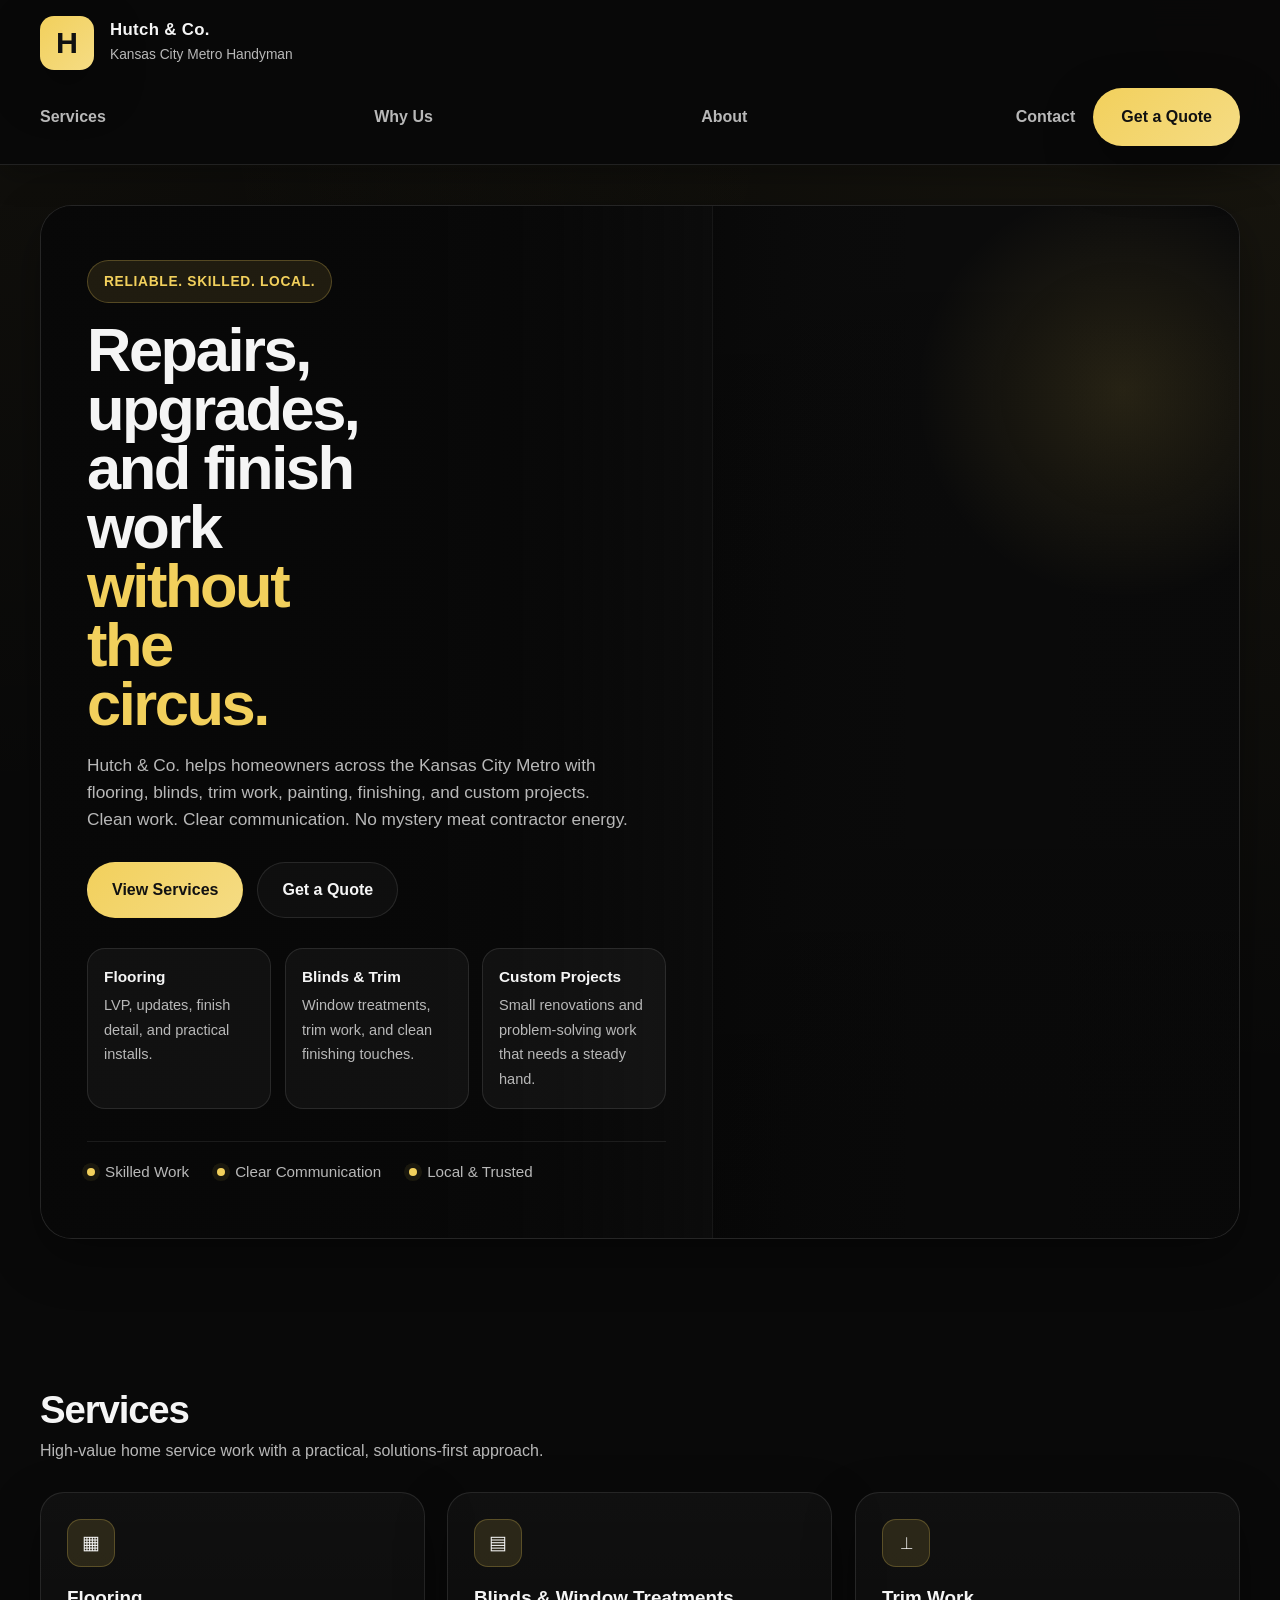
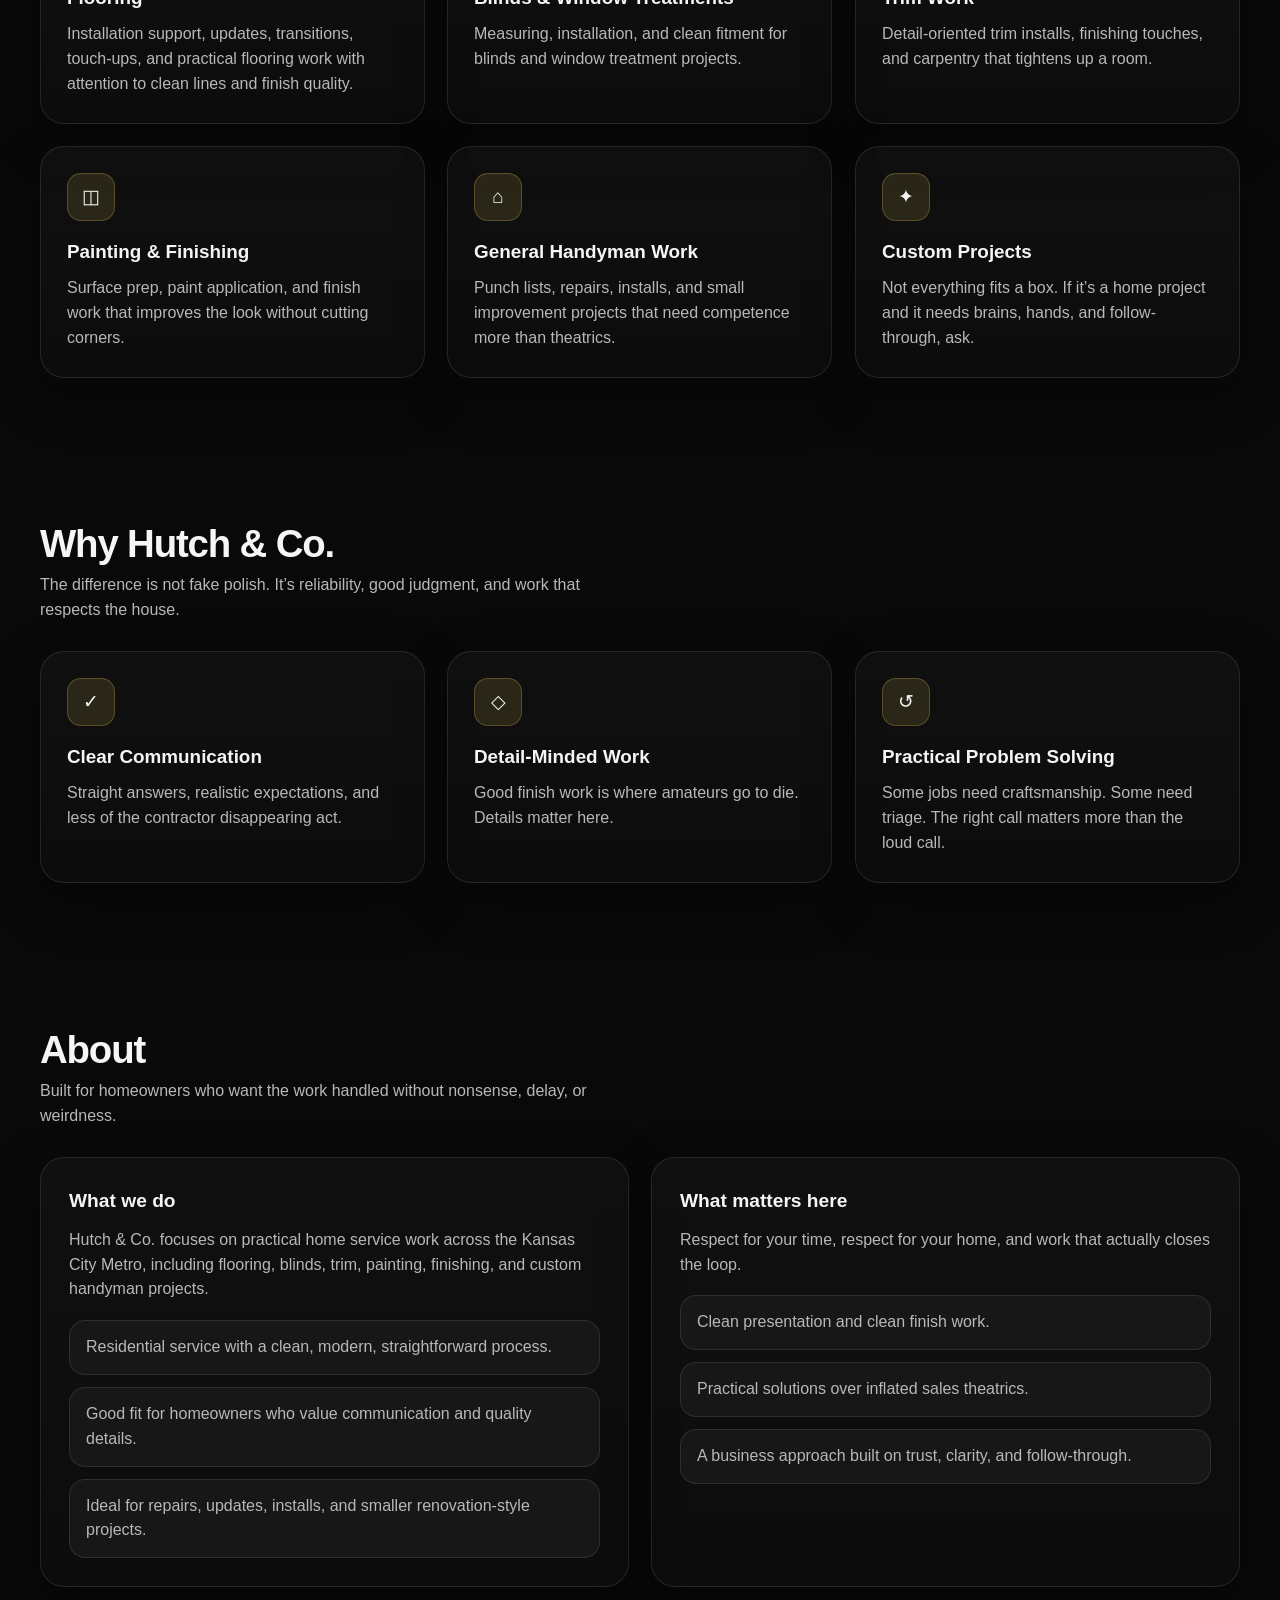
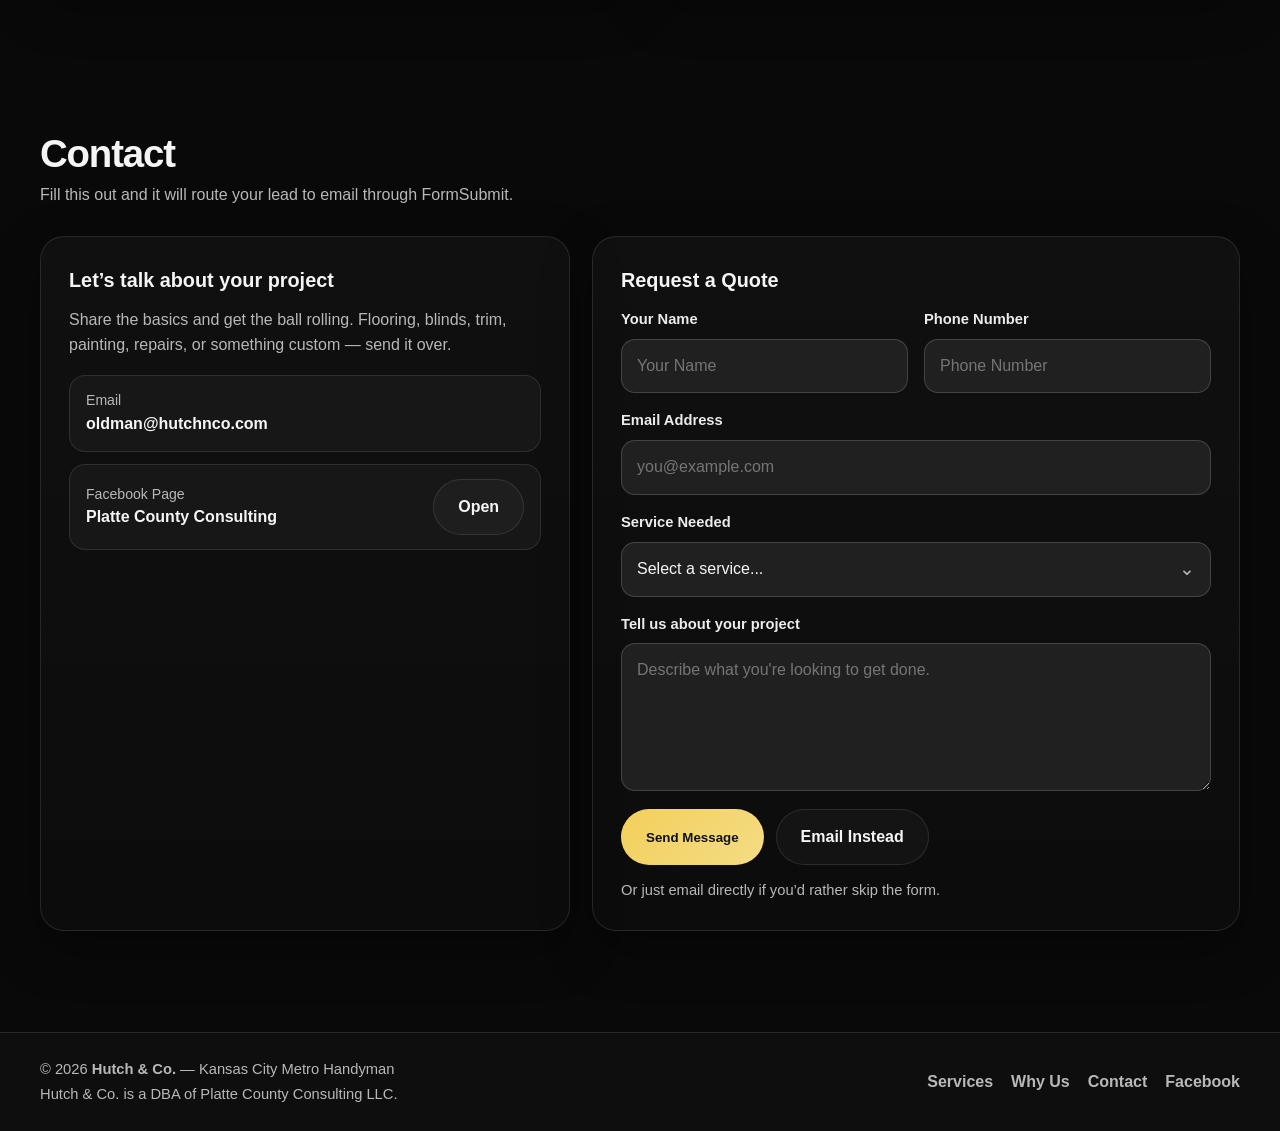
==== index.html @ e97080eb "Update index.html" ====
<!DOCTYPE html>
<html lang="en">
<head>
  <meta charset="UTF-8" />
  <meta name="viewport" content="width=device-width, initial-scale=1.0" />
  <title>Hutch &amp; Co. | Kansas City Metro Handyman</title>
  <meta
    name="description"
    content="Hutch & Co. provides flooring, blinds, trim work, painting, and custom handyman services across the Kansas City Metro."
  />
  <style>
    :root {
      --bg: #090909;
      --bg-2: #111111;
      --panel: #171717;
      --panel-2: #202020;
      --text: #f5f5f5;
      --muted: #b8b8b8;
      --yellow: #f2d05c;
      --yellow-2: #f5dc84;
      --border: rgba(255,255,255,0.10);
      --border-strong: rgba(255,255,255,0.16);
      --shadow: 0 18px 50px rgba(0,0,0,0.34);
      --max: 1200px;
      --header-height: 168px;
      --transition: 0.28s ease;
      --radius: 24px;
    }

    * {
      box-sizing: border-box;
    }

    html {
      scroll-behavior: smooth;
    }

    body {
      margin: 0;
      font-family: -apple-system, BlinkMacSystemFont, "Segoe UI", Roboto, Helvetica, Arial, sans-serif;
      background:
        radial-gradient(circle at top right, rgba(242,208,92,0.07), transparent 24%),
        radial-gradient(circle at top left, rgba(242,208,92,0.04), transparent 18%),
        var(--bg);
      color: var(--text);
      line-height: 1.55;
      overflow-x: hidden;
    }

    a {
      color: inherit;
      text-decoration: none;
    }

    img {
      max-width: 100%;
      display: block;
    }

    section[id],
    div[id],
    main[id] {
      scroll-margin-top: calc(var(--header-height) + 24px);
    }

    .container {
      width: min(100% - 32px, var(--max));
      margin: 0 auto;
    }

    .site-header {
      position: sticky;
      top: 0;
      z-index: 1000;
      background: rgba(9,9,9,0.96);
      backdrop-filter: blur(14px);
      border-bottom: 1px solid var(--border);
      box-shadow: 0 10px 28px rgba(0,0,0,0.25);
    }

    .nav-shell {
      padding: 16px 0 18px;
    }

    .nav-top {
      display: flex;
      align-items: center;
      justify-content: space-between;
      gap: 24px;
    }

    .brand {
      display: flex;
      align-items: center;
      gap: 16px;
      min-width: 0;
    }

    .brand-mark {
      width: 54px;
      height: 54px;
      border-radius: 14px;
      background: linear-gradient(135deg, var(--yellow), var(--yellow-2));
      color: #111;
      display: grid;
      place-items: center;
      font-weight: 900;
      font-size: 1.9rem;
      box-shadow: var(--shadow);
      flex: 0 0 auto;
    }

    .brand-text {
      min-width: 0;
    }

    .brand-title {
      margin: 0;
      font-size: 1.05rem;
      line-height: 1.1;
      font-weight: 800;
      letter-spacing: 0.02em;
    }

    .brand-subtitle {
      margin: 5px 0 0;
      color: var(--muted);
      font-size: 0.86rem;
    }

    .nav-bottom {
      display: flex;
      align-items: center;
      gap: 18px;
      margin-top: 18px;
    }

    .nav-links {
      flex: 1 1 auto;
      display: flex;
      align-items: center;
      justify-content: space-between;
      gap: 14px;
      min-width: 0;
    }

    .nav-links a {
      position: relative;
      color: var(--muted);
      font-weight: 700;
      font-size: 1rem;
      transition: color var(--transition), transform var(--transition);
    }

    .nav-links a::after {
      content: "";
      position: absolute;
      left: 0;
      bottom: -8px;
      width: 0;
      height: 2px;
      border-radius: 999px;
      background: var(--yellow);
      transition: width var(--transition);
    }

    .nav-links a:hover {
      color: var(--text);
      transform: translateY(-1px);
    }

    .nav-links a:hover::after {
      width: 100%;
    }

    .nav-cta {
      display: inline-flex;
      align-items: center;
      justify-content: center;
      min-height: 58px;
      padding: 0 28px;
      border-radius: 999px;
      background: linear-gradient(135deg, var(--yellow), var(--yellow-2));
      color: #111;
      font-weight: 900;
      box-shadow: var(--shadow);
      transition: transform var(--transition), box-shadow var(--transition), filter var(--transition);
      white-space: nowrap;
    }

    .nav-cta:hover {
      transform: translateY(-2px);
      box-shadow: 0 18px 36px rgba(0,0,0,0.34);
      filter: brightness(1.02);
    }

    .hero {
      padding: 40px 0 78px;
    }

    .hero-shell {
      position: relative;
      border: 1px solid var(--border);
      border-radius: 32px;
      overflow: hidden;
      background: #0d0d0d;
      box-shadow: var(--shadow);
      display: grid;
      grid-template-columns: minmax(0, 1.12fr) minmax(420px, 0.88fr);
      align-items: stretch;
      min-height: 620px;
      isolation: isolate;
    }

    .hero-copy {
      position: relative;
      z-index: 3;
      padding: 54px 46px;
      display: flex;
      flex-direction: column;
      justify-content: center;
      background:
        linear-gradient(90deg, rgba(8,8,8,0.98) 0%, rgba(8,8,8,0.96) 56%, rgba(8,8,8,0.82) 76%, rgba(8,8,8,0.20) 100%);
    }

    .hero-image-wrap {
      position: relative;
      min-height: 620px;
      background: #0b0b0b;
      overflow: hidden;
      border-left: 1px solid rgba(255,255,255,0.05);
    }

    .hero-photo {
      background-image: url("IMG_1260.png");
      background-size: cover;
      background-repeat: no-repeat;
      background-position: 58% 72%;
    }

    .hero-image-wrap::before {
      content: "";
      position: absolute;
      inset: 0;
      background:
        linear-gradient(90deg, rgba(8,8,8,0.76) 0%, rgba(8,8,8,0.20) 18%, rgba(8,8,8,0.00) 42%, rgba(8,8,8,0.10) 100%);
      z-index: 2;
      pointer-events: none;
    }

    .hero-image-wrap::after {
      content: "";
      position: absolute;
      inset: 0;
      background:
        radial-gradient(circle at 78% 18%, rgba(242,208,92,0.12), transparent 22%),
        linear-gradient(180deg, rgba(0,0,0,0.03), rgba(0,0,0,0.20));
      z-index: 2;
      pointer-events: none;
    }

    .eyebrow {
      display: inline-flex;
      align-items: center;
      gap: 8px;
      margin-bottom: 18px;
      padding: 10px 16px;
      border-radius: 999px;
      background: rgba(242,208,92,0.10);
      border: 1px solid rgba(242,208,92,0.25);
      color: var(--yellow);
      font-size: 0.86rem;
      font-weight: 900;
      letter-spacing: 0.05em;
      text-transform: uppercase;
      width: fit-content;
    }

    h1 {
      margin: 0 0 18px;
      font-size: clamp(2.9rem, 4.8vw, 5.1rem);
      line-height: 0.96;
      letter-spacing: -0.04em;
      max-width: 7.8ch;
    }

    .hero-highlight {
      color: var(--yellow);
    }

    .hero-copy p {
      margin: 0;
      max-width: 34rem;
      color: var(--muted);
      font-size: 1.08rem;
    }

    .hero-actions {
      display: flex;
      flex-wrap: wrap;
      gap: 14px;
      margin-top: 30px;
    }

    .btn {
      display: inline-flex;
      align-items: center;
      justify-content: center;
      gap: 10px;
      min-height: 56px;
      padding: 0 24px;
      border-radius: 999px;
      font-weight: 900;
      border: 1px solid var(--border);
      transition:
        transform var(--transition),
        box-shadow var(--transition),
        border-color var(--transition),
        background var(--transition),
        color var(--transition),
        filter var(--transition);
      cursor: pointer;
    }

    .btn:hover {
      transform: translateY(-3px);
      box-shadow: 0 18px 36px rgba(0,0,0,0.30);
    }

    .btn-primary {
      background: linear-gradient(135deg, var(--yellow), var(--yellow-2));
      border-color: transparent;
      color: #111;
    }

    .btn-primary:hover {
      filter: brightness(1.03);
    }

    .btn-secondary {
      background: rgba(255,255,255,0.03);
      color: var(--text);
    }

    .btn-secondary:hover {
      border-color: rgba(242,208,92,0.28);
      background: rgba(255,255,255,0.05);
    }

    .hero-points {
      display: grid;
      grid-template-columns: repeat(3, minmax(0, 1fr));
      gap: 14px;
      margin-top: 30px;
      max-width: 760px;
    }

    .point {
      padding: 16px;
      border-radius: 18px;
      background: rgba(255,255,255,0.04);
      border: 1px solid var(--border);
      transition: transform var(--transition), border-color var(--transition), box-shadow var(--transition);
    }

    .point:hover {
      transform: translateY(-4px);
      border-color: rgba(242,208,92,0.22);
      box-shadow: 0 18px 34px rgba(0,0,0,0.26);
    }

    .point strong {
      display: block;
      margin-bottom: 4px;
      font-size: 0.96rem;
    }

    .point span {
      color: var(--muted);
      font-size: 0.91rem;
    }

    .hero-bottom-bar {
      margin-top: 32px;
      padding-top: 18px;
      border-top: 1px solid rgba(255,255,255,0.08);
      display: flex;
      gap: 28px;
      flex-wrap: wrap;
      color: var(--muted);
      font-size: 0.95rem;
    }

    .hero-bottom-bar span {
      position: relative;
      padding-left: 18px;
    }

    .hero-bottom-bar span::before {
      content: "";
      position: absolute;
      left: 0;
      top: 0.52em;
      width: 8px;
      height: 8px;
      border-radius: 999px;
      background: var(--yellow);
      box-shadow: 0 0 0 5px rgba(242,208,92,0.08);
    }

    .section {
      padding: 74px 0;
    }

    .section-head {
      display: flex;
      justify-content: space-between;
      gap: 24px;
      align-items: end;
      margin-bottom: 28px;
    }

    .section-head h2 {
      margin: 0 0 10px;
      font-size: clamp(2rem, 3vw, 2.8rem);
      line-height: 1;
      letter-spacing: -0.03em;
    }

    .section-head p {
      margin: 0;
      color: var(--muted);
      max-width: 65ch;
      font-size: 1rem;
    }

    .services-grid,
    .trust-grid {
      display: grid;
      grid-template-columns: repeat(3, minmax(0, 1fr));
      gap: 22px;
    }

    .card {
      background: linear-gradient(180deg, rgba(255,255,255,0.03), rgba(255,255,255,0.015));
      border: 1px solid var(--border);
      border-radius: 24px;
      padding: 26px;
      box-shadow: var(--shadow);
      transition:
        transform var(--transition),
        border-color var(--transition),
        box-shadow var(--transition),
        background var(--transition);
    }

    .card:hover {
      transform: translateY(-6px);
      border-color: rgba(242,208,92,0.24);
      box-shadow: 0 22px 44px rgba(0,0,0,0.32);
      background: linear-gradient(180deg, rgba(255,255,255,0.045), rgba(255,255,255,0.02));
    }

    .card-icon {
      width: 48px;
      height: 48px;
      border-radius: 14px;
      background: rgba(242,208,92,0.12);
      border: 1px solid rgba(242,208,92,0.24);
      display: grid;
      place-items: center;
      font-size: 1.2rem;
      margin-bottom: 16px;
      transition: transform var(--transition), border-color var(--transition), background var(--transition);
    }

    .card:hover .card-icon {
      transform: translateY(-2px) scale(1.03);
      border-color: rgba(242,208,92,0.34);
      background: rgba(242,208,92,0.16);
    }

    .card h3 {
      margin: 0 0 10px;
      font-size: 1.18rem;
    }

    .card p {
      margin: 0;
      color: var(--muted);
    }

    .about-wrap {
      display: grid;
      grid-template-columns: 1fr 1fr;
      gap: 22px;
    }

    .about-panel {
      background: linear-gradient(180deg, rgba(255,255,255,0.03), rgba(255,255,255,0.015));
      border: 1px solid var(--border);
      border-radius: 24px;
      padding: 28px;
      box-shadow: var(--shadow);
      transition: transform var(--transition), border-color var(--transition), box-shadow var(--transition);
    }

    .about-panel:hover {
      transform: translateY(-5px);
      border-color: rgba(242,208,92,0.20);
      box-shadow: 0 20px 42px rgba(0,0,0,0.30);
    }

    .about-panel h3 {
      margin: 0 0 12px;
      font-size: 1.2rem;
    }

    .about-panel p {
      margin: 0;
      color: var(--muted);
    }

    .about-list {
      display: grid;
      gap: 12px;
      margin-top: 18px;
    }

    .about-item {
      padding: 14px 16px;
      border-radius: 16px;
      border: 1px solid var(--border);
      background: var(--panel);
      color: var(--muted);
      transition: transform var(--transition), border-color var(--transition), background var(--transition);
    }

    .about-item:hover {
      transform: translateX(3px);
      border-color: rgba(242,208,92,0.18);
      background: #1b1b1b;
    }

    .contact-section {
      padding-bottom: 100px;
    }

    .contact-wrap {
      display: grid;
      grid-template-columns: 0.9fr 1.1fr;
      gap: 22px;
      align-items: stretch;
    }

    .contact-info,
    .form-card {
      background: linear-gradient(180deg, rgba(255,255,255,0.03), rgba(255,255,255,0.015));
      border: 1px solid var(--border);
      border-radius: 24px;
      padding: 28px;
      box-shadow: var(--shadow);
    }

    .contact-info h3,
    .form-card h3 {
      margin: 0 0 12px;
      font-size: 1.24rem;
    }

    .contact-info p {
      margin: 0;
      color: var(--muted);
    }

    .contact-list {
      display: grid;
      gap: 12px;
      margin-top: 18px;
    }

    .contact-chip {
      display: flex;
      align-items: center;
      justify-content: space-between;
      gap: 14px;
      padding: 14px 16px;
      background: var(--panel);
      border: 1px solid var(--border);
      border-radius: 16px;
      transition: transform var(--transition), border-color var(--transition), box-shadow var(--transition);
    }

    .contact-chip:hover {
      transform: translateY(-3px);
      border-color: rgba(242,208,92,0.22);
      box-shadow: 0 16px 28px rgba(0,0,0,0.24);
    }

    .contact-chip-label {
      color: var(--muted);
      font-size: 0.88rem;
    }

    .contact-chip-value {
      font-weight: 800;
      text-align: right;
    }

    .form-grid {
      display: grid;
      grid-template-columns: 1fr 1fr;
      gap: 16px;
    }

    .field {
      display: grid;
      gap: 8px;
    }

    .field.full {
      grid-column: 1 / -1;
    }

    label {
      font-size: 0.92rem;
      font-weight: 800;
      color: #ececec;
    }

    input,
    select,
    textarea {
      width: 100%;
      border: 1px solid var(--border-strong);
      background: var(--panel-2);
      color: var(--text);
      border-radius: 14px;
      padding: 14px 15px;
      font: inherit;
      outline: none;
      transition:
        border-color var(--transition),
        box-shadow var(--transition),
        transform var(--transition),
        background var(--transition);
      appearance: none;
      -webkit-appearance: none;
    }

    input:hover,
    select:hover,
    textarea:hover {
      border-color: rgba(242,208,92,0.22);
      background: #242424;
    }

    input:focus,
    select:focus,
    textarea:focus {
      border-color: rgba(242,208,92,0.60);
      box-shadow: 0 0 0 4px rgba(242,208,92,0.10);
      background: #262626;
    }

    textarea {
      min-height: 148px;
      resize: vertical;
    }

    .select-wrap {
      position: relative;
    }

    .select-wrap::after {
      content: "⌄";
      position: absolute;
      right: 16px;
      top: 50%;
      transform: translateY(-52%);
      color: var(--muted);
      pointer-events: none;
      font-size: 1.2rem;
      line-height: 1;
    }

    .form-actions {
      display: flex;
      flex-wrap: wrap;
      gap: 12px;
      margin-top: 18px;
    }

    .form-help {
      margin: 14px 0 0;
      color: var(--muted);
      font-size: 0.92rem;
    }

    .hidden {
      display: none !important;
    }

    .site-footer {
      border-top: 1px solid var(--border);
      background: rgba(255,255,255,0.02);
    }

    .footer-row {
      min-height: 96px;
      display: flex;
      align-items: center;
      justify-content: space-between;
      gap: 16px;
      flex-wrap: wrap;
      padding: 22px 0;
    }

    .footer-copy p {
      margin: 3px 0;
      color: var(--muted);
      font-size: 0.92rem;
    }

    .footer-links {
      display: flex;
      flex-wrap: wrap;
      gap: 18px;
    }

    .footer-links a {
      color: var(--muted);
      font-weight: 700;
      transition: color var(--transition), transform var(--transition);
    }

    .footer-links a:hover {
      color: var(--yellow);
      transform: translateY(-1px);
    }

    .reveal {
      opacity: 0;
      transform: translateY(34px);
      transition:
        opacity 0.75s ease,
        transform 0.75s ease;
      will-change: transform, opacity;
    }

    .reveal-left {
      transform: translateX(-34px);
    }

    .reveal-right {
      transform: translateX(34px);
    }

    .reveal.visible {
      opacity: 1;
      transform: translate(0, 0);
    }

    .delay-1 { transition-delay: 0.08s; }
    .delay-2 { transition-delay: 0.16s; }
    .delay-3 { transition-delay: 0.24s; }
    .delay-4 { transition-delay: 0.32s; }
    .delay-5 { transition-delay: 0.40s; }
    .delay-6 { transition-delay: 0.48s; }

    @media (max-width: 1180px) {
      :root {
        --header-height: 184px;
      }

      .hero-shell {
        grid-template-columns: minmax(0, 1fr) minmax(340px, 0.82fr);
        min-height: 580px;
      }

      .hero-copy {
        padding: 40px 30px 34px;
      }

      .hero-image-wrap {
        min-height: 580px;
      }

      .hero-photo {
        background-position: 60% 74%;
      }

      h1 {
        font-size: clamp(2.5rem, 4.2vw, 4.2rem);
        max-width: 8.4ch;
      }

      .services-grid,
      .trust-grid,
      .about-wrap,
      .contact-wrap {
        grid-template-columns: 1fr;
      }
    }

    @media (max-width: 860px) {
      :root {
        --header-height: 206px;
      }

      .nav-bottom {
        flex-direction: column;
        align-items: stretch;
      }

      .nav-links {
        width: 100%;
        justify-content: space-between;
        gap: 12px;
      }

      .nav-cta,
      .btn {
        width: 100%;
      }

      .hero-shell {
        grid-template-columns: 1fr;
        min-height: unset;
      }

      .hero-copy {
        padding: 32px 22px 24px;
        background: linear-gradient(180deg, rgba(8,8,8,0.98), rgba(8,8,8,0.92));
      }

      .hero-image-wrap {
        display: none;
      }

      .hero-actions,
      .form-actions {
        flex-direction: column;
      }

      .hero-points,
      .form-grid {
        grid-template-columns: 1fr;
      }

      .field.full {
        grid-column: auto;
      }

      .section {
        padding: 60px 0;
      }

      h1 {
        font-size: 2.45rem;
        max-width: 9ch;
      }
    }

    @media (max-width: 560px) {
      :root {
        --header-height: 214px;
      }

      .brand-mark {
        width: 48px;
        height: 48px;
        font-size: 1.6rem;
      }

      .hero-copy,
      .contact-info,
      .form-card,
      .about-panel,
      .card {
        padding: 22px;
      }

      .hero-points {
        gap: 12px;
      }

      .point {
        padding: 14px;
      }
    }
  </style>
</head>
<body>
  <header class="site-header">
    <div class="container nav-shell">
      <div class="nav-top">
        <a class="brand" href="#top" aria-label="Hutch and Co home">
          <div class="brand-mark">H</div>
          <div class="brand-text">
            <p class="brand-title">Hutch &amp; Co.</p>
            <p class="brand-subtitle">Kansas City Metro Handyman</p>
          </div>
        </a>
      </div>

      <div class="nav-bottom">
        <nav class="nav-links" aria-label="Primary navigation">
          <a href="#services">Services</a>
          <a href="#why-us">Why Us</a>
          <a href="#about">About</a>
          <a href="#contact">Contact</a>
        </nav>

        <a class="nav-cta" href="#contact">Get a Quote</a>
      </div>
    </div>
  </header>

  <main id="top">
    <section class="hero">
      <div class="container">
        <div class="hero-shell">
          <div class="hero-copy reveal reveal-left visible">
            <div class="eyebrow">Reliable. Skilled. Local.</div>

            <h1>
              Repairs, upgrades, and finish work
              <span class="hero-highlight">without the circus.</span>
            </h1>

            <p>
              Hutch &amp; Co. helps homeowners across the Kansas City Metro with flooring, blinds,
              trim work, painting, finishing, and custom projects. Clean work. Clear communication.
              No mystery meat contractor energy.
            </p>

            <div class="hero-actions">
              <a class="btn btn-primary" href="#services">View Services</a>
              <a class="btn btn-secondary" href="#contact">Get a Quote</a>
            </div>

            <div class="hero-points">
              <div class="point reveal delay-1">
                <strong>Flooring</strong>
                <span>LVP, updates, finish detail, and practical installs.</span>
              </div>

              <div class="point reveal delay-2">
                <strong>Blinds &amp; Trim</strong>
                <span>Window treatments, trim work, and clean finishing touches.</span>
              </div>

              <div class="point reveal delay-3">
                <strong>Custom Projects</strong>
                <span>Small renovations and problem-solving work that needs a steady hand.</span>
              </div>
            </div>

            <div class="hero-bottom-bar reveal delay-4">
              <span>Skilled Work</span>
              <span>Clear Communication</span>
              <span>Local &amp; Trusted</span>
            </div>
          </div>

          <div
            class="hero-image-wrap hero-photo reveal reveal-right visible"
            aria-label="Craftsman sanding a wood project at a workbench"
            role="img"
          ></div>
        </div>
      </div>
    </section>

    <section class="section" id="services">
      <div class="container">
        <div class="section-head reveal">
          <div>
            <h2>Services</h2>
            <p>
              High-value home service work with a practical, solutions-first approach.
            </p>
          </div>
        </div>

        <div class="services-grid">
          <article class="card reveal delay-1">
            <div class="card-icon">▦</div>
            <h3>Flooring</h3>
            <p>
              Installation support, updates, transitions, touch-ups, and practical flooring work
              with attention to clean lines and finish quality.
            </p>
          </article>

          <article class="card reveal delay-2">
            <div class="card-icon">▤</div>
            <h3>Blinds &amp; Window Treatments</h3>
            <p>
              Measuring, installation, and clean fitment for blinds and window treatment projects.
            </p>
          </article>

          <article class="card reveal delay-3">
            <div class="card-icon">⟂</div>
            <h3>Trim Work</h3>
            <p>
              Detail-oriented trim installs, finishing touches, and carpentry that tightens up a room.
            </p>
          </article>

          <article class="card reveal delay-4">
            <div class="card-icon">◫</div>
            <h3>Painting &amp; Finishing</h3>
            <p>
              Surface prep, paint application, and finish work that improves the look without cutting corners.
            </p>
          </article>

          <article class="card reveal delay-5">
            <div class="card-icon">⌂</div>
            <h3>General Handyman Work</h3>
            <p>
              Punch lists, repairs, installs, and small improvement projects that need competence more than theatrics.
            </p>
          </article>

          <article class="card reveal delay-6">
            <div class="card-icon">✦</div>
            <h3>Custom Projects</h3>
            <p>
              Not everything fits a box. If it’s a home project and it needs brains, hands, and follow-through, ask.
            </p>
          </article>
        </div>
      </div>
    </section>

    <section class="section" id="why-us">
      <div class="container">
        <div class="section-head reveal">
          <div>
            <h2>Why Hutch &amp; Co.</h2>
            <p>
              The difference is not fake polish. It’s reliability, good judgment, and work that respects the house.
            </p>
          </div>
        </div>

        <div class="trust-grid">
          <article class="card reveal delay-1">
            <div class="card-icon">✓</div>
            <h3>Clear Communication</h3>
            <p>
              Straight answers, realistic expectations, and less of the contractor disappearing act.
            </p>
          </article>

          <article class="card reveal delay-2">
            <div class="card-icon">◇</div>
            <h3>Detail-Minded Work</h3>
            <p>
              Good finish work is where amateurs go to die. Details matter here.
            </p>
          </article>

          <article class="card reveal delay-3">
            <div class="card-icon">↺</div>
            <h3>Practical Problem Solving</h3>
            <p>
              Some jobs need craftsmanship. Some need triage. The right call matters more than the loud call.
            </p>
          </article>
        </div>
      </div>
    </section>

    <section class="section" id="about">
      <div class="container">
        <div class="section-head reveal">
          <div>
            <h2>About</h2>
            <p>
              Built for homeowners who want the work handled without nonsense, delay, or weirdness.
            </p>
          </div>
        </div>

        <div class="about-wrap">
          <div class="about-panel reveal delay-1">
            <h3>What we do</h3>
            <p>
              Hutch &amp; Co. focuses on practical home service work across the Kansas City Metro,
              including flooring, blinds, trim, painting, finishing, and custom handyman projects.
            </p>

            <div class="about-list">
              <div class="about-item">Residential service with a clean, modern, straightforward process.</div>
              <div class="about-item">Good fit for homeowners who value communication and quality details.</div>
              <div class="about-item">Ideal for repairs, updates, installs, and smaller renovation-style projects.</div>
            </div>
          </div>

          <div class="about-panel reveal delay-2">
            <h3>What matters here</h3>
            <p>
              Respect for your time, respect for your home, and work that actually closes the loop.
            </p>

            <div class="about-list">
              <div class="about-item">Clean presentation and clean finish work.</div>
              <div class="about-item">Practical solutions over inflated sales theatrics.</div>
              <div class="about-item">A business approach built on trust, clarity, and follow-through.</div>
            </div>
          </div>
        </div>
      </div>
    </section>

    <section class="section contact-section" id="contact">
      <div class="container">
        <div class="section-head reveal">
          <div>
            <h2>Contact</h2>
            <p>
              Fill this out and it will route your lead to email through FormSubmit.
            </p>
          </div>
        </div>

        <div class="contact-wrap">
          <div class="contact-info reveal delay-1">
            <h3>Let’s talk about your project</h3>
            <p>
              Share the basics and get the ball rolling. Flooring, blinds, trim, painting, repairs,
              or something custom — send it over.
            </p>

            <div class="contact-list">
              <div class="contact-chip">
                <div>
                  <div class="contact-chip-label">Email</div>
                  <div class="contact-chip-value">oldman@hutchnco.com</div>
                </div>
              </div>

              <div class="contact-chip">
                <div>
                  <div class="contact-chip-label">Facebook Page</div>
                  <div class="contact-chip-value">Platte County Consulting</div>
                </div>
                <a
                  class="btn btn-secondary"
                  href="https://www.facebook.com/profile.php?id=61578850790882"
                  target="_blank"
                  rel="noopener noreferrer"
                >Open</a>
              </div>
            </div>
          </div>

          <div class="form-card reveal delay-2">
            <h3>Request a Quote</h3>

            <form action="https://formsubmit.co/493b6f10b53fd8be878d1163f180cf6e" method="POST">
              <input type="hidden" name="_subject" value="New Hutch &amp; Co. Website Lead" />
              <input type="hidden" name="_captcha" value="false" />
              <input type="hidden" name="_template" value="table" />
              <input type="hidden" name="_next" value="https://hutchnco.com/#contact" />

              <div class="hidden">
                <label>
                  Don’t fill this out:
                  <input type="text" name="_honey" tabindex="-1" autocomplete="off" />
                </label>
              </div>

              <div class="form-grid">
                <div class="field">
                  <label for="name">Your Name</label>
                  <input id="name" name="name" type="text" placeholder="Your Name" required />
                </div>

                <div class="field">
                  <label for="phone">Phone Number</label>
                  <input id="phone" name="phone" type="tel" placeholder="Phone Number" />
                </div>

                <div class="field full">
                  <label for="email">Email Address</label>
                  <input id="email" name="email" type="email" placeholder="you@example.com" required />
                </div>

                <div class="field full">
                  <label for="service">Service Needed</label>
                  <div class="select-wrap">
                    <select id="service" name="service">
                      <option value="">Select a service...</option>
                      <option>Flooring</option>
                      <option>Blinds &amp; Window Treatments</option>
                      <option>Trim Work</option>
                      <option>Painting &amp; Finishing</option>
                      <option>General Handyman Work</option>
                      <option>Custom Project</option>
                      <option>Multiple / Not Sure</option>
                    </select>
                  </div>
                </div>

                <div class="field full">
                  <label for="message">Tell us about your project</label>
                  <textarea
                    id="message"
                    name="message"
                    placeholder="Describe what you're looking to get done."
                    required
                  ></textarea>
                </div>
              </div>

              <div class="form-actions">
                <button class="btn btn-primary" type="submit">Send Message</button>
                <a class="btn btn-secondary" href="mailto:oldman@hutchnco.com">Email Instead</a>
              </div>

              <p class="form-help">
                Or just email directly if you’d rather skip the form.
              </p>
            </form>
          </div>
        </div>
      </div>
    </section>
  </main>

  <footer class="site-footer">
    <div class="container footer-row">
      <div class="footer-copy">
        <p>&copy; 2026 <strong>Hutch &amp; Co.</strong> — Kansas City Metro Handyman</p>
        <p>Hutch &amp; Co. is a DBA of Platte County Consulting LLC.</p>
      </div>

      <div class="footer-links">
        <a href="#services">Services</a>
        <a href="#why-us">Why Us</a>
        <a href="#contact">Contact</a>
        <a
          href="https://www.facebook.com/profile.php?id=61578850790882"
          target="_blank"
          rel="noopener noreferrer"
        >Facebook</a>
      </div>
    </div>
  </footer>

  <script>
    (function () {
      const revealElements = document.querySelectorAll(".reveal");

      const observer = new IntersectionObserver(
        (entries) => {
          entries.forEach((entry) => {
            if (entry.isIntersecting) {
              entry.target.classList.add("visible");
              observer.unobserve(entry.target);
            }
          });
        },
        {
          threshold: 0.12,
          rootMargin: "0px 0px -40px 0px"
        }
      );

      revealElements.forEach((el) => {
        if (!el.classList.contains("visible")) {
          observer.observe(el);
        }
      });
    })();
  </script>
</body>
</html>
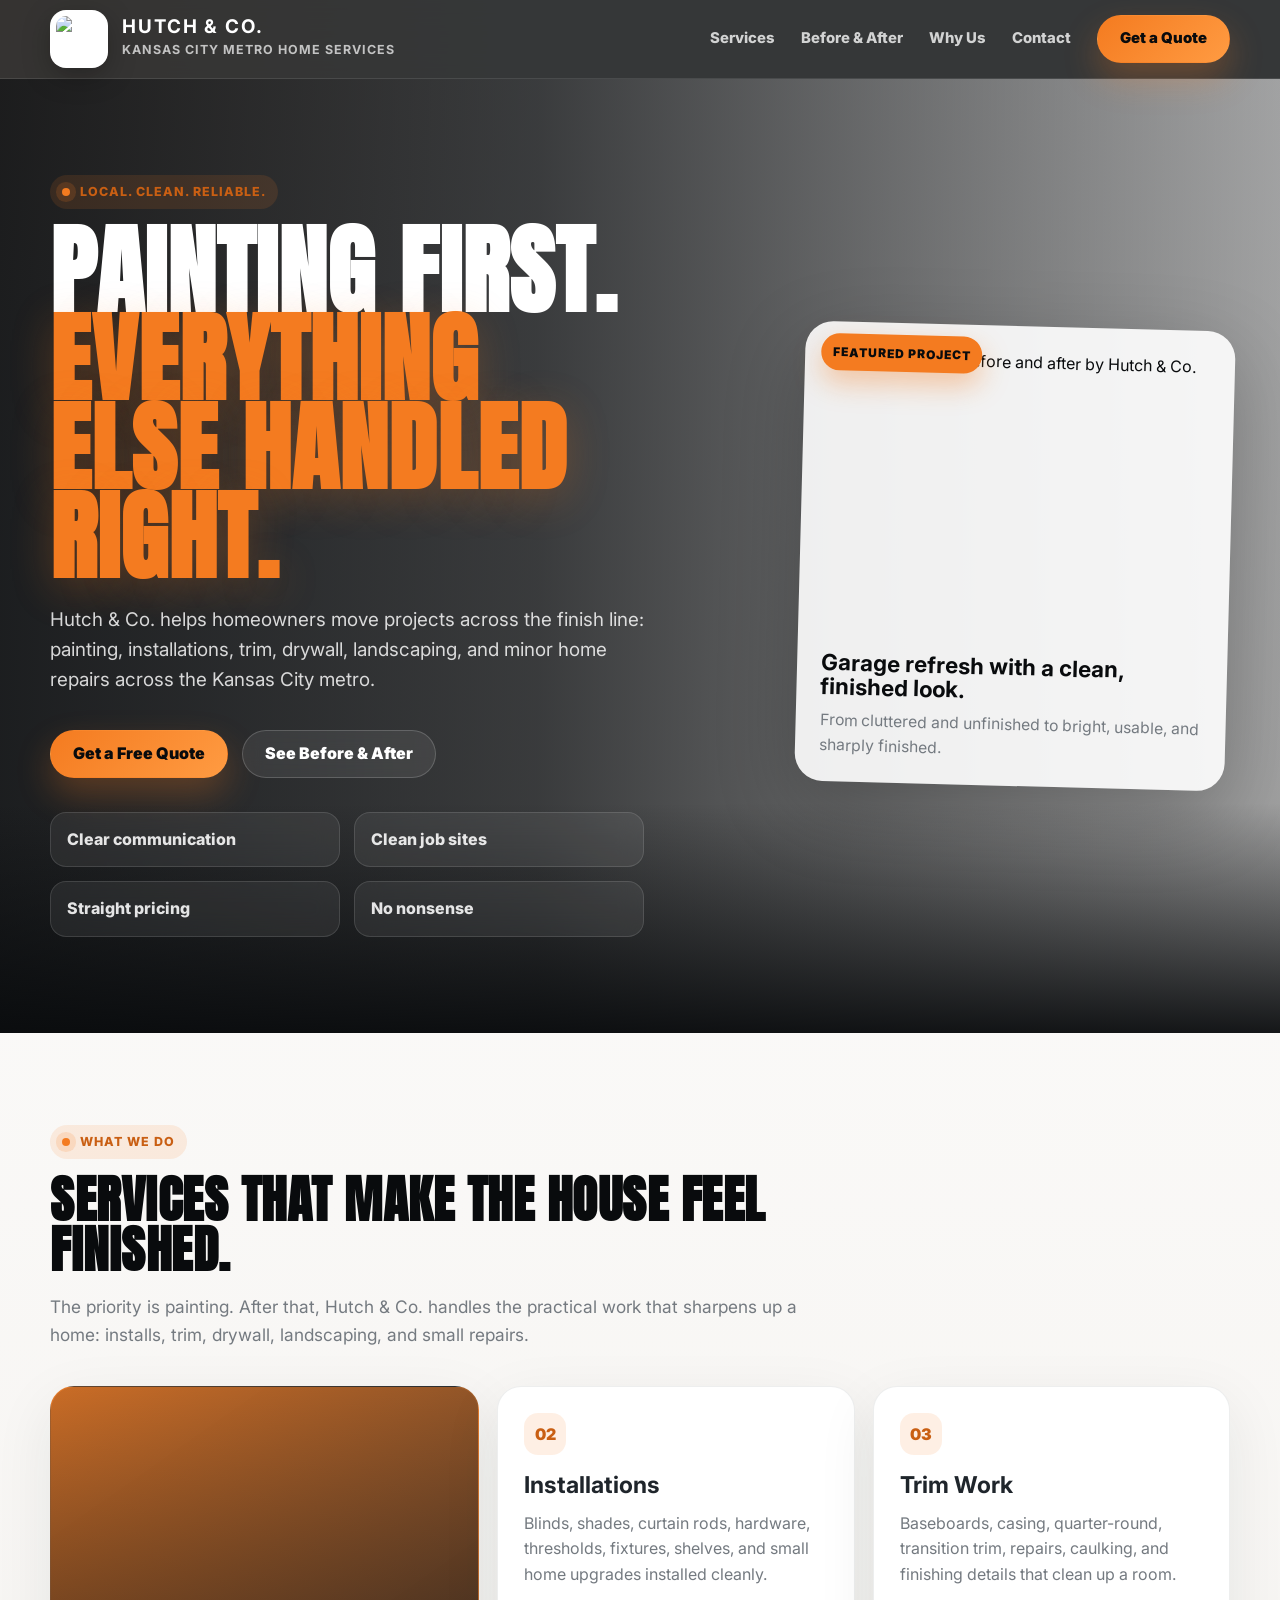
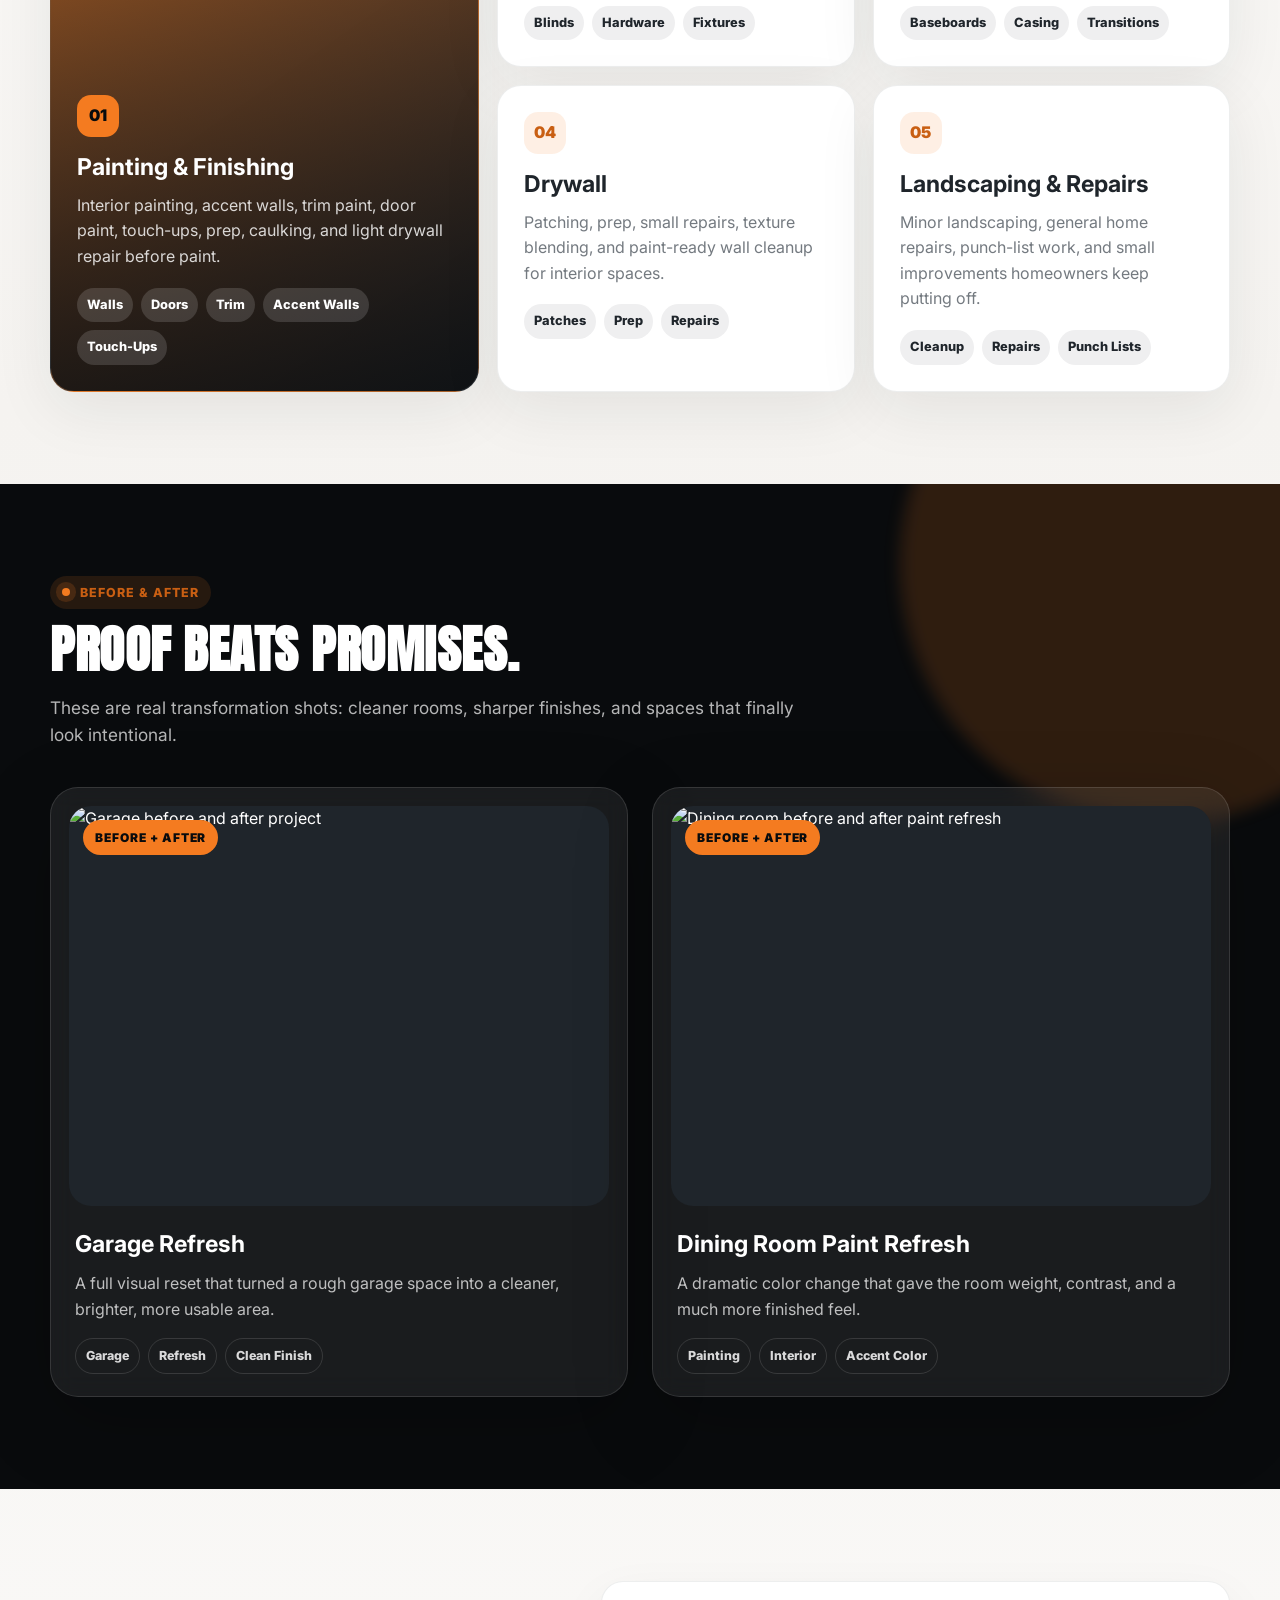
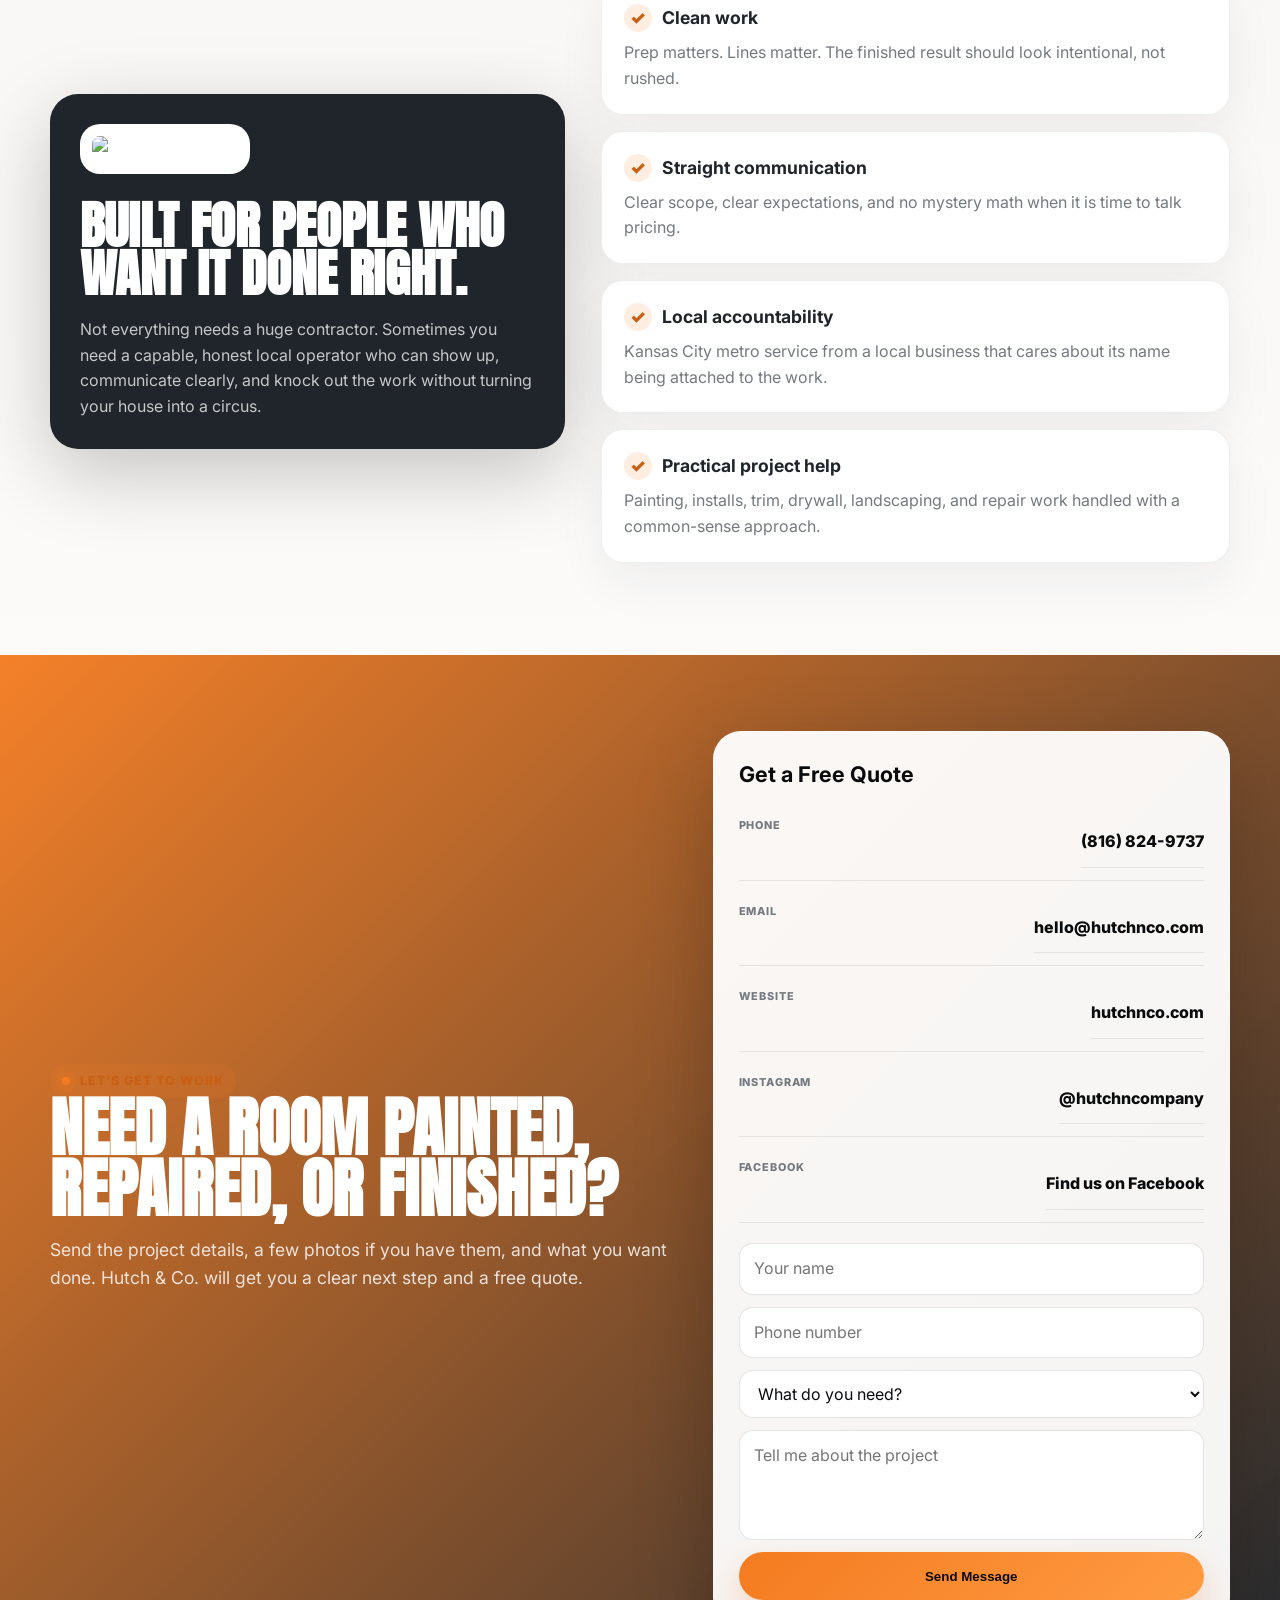
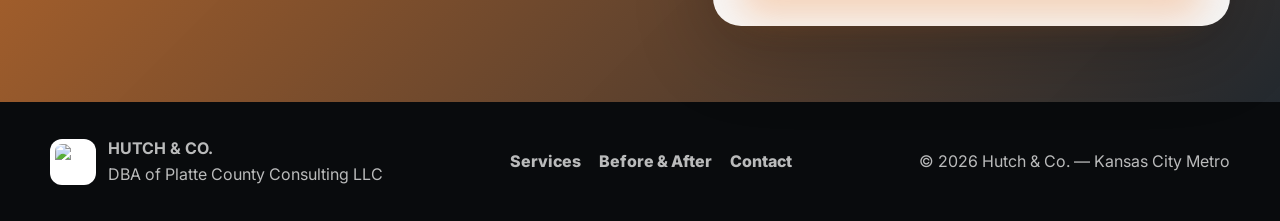
==== commit 38ffe407: "Create index.html" ====
--- a/index.html
+++ b/index.html
@@ -3,32 +3,49 @@
 <head>
   <meta charset="UTF-8" />
   <meta name="viewport" content="width=device-width, initial-scale=1.0" />
-  <title>Hutch &amp; Co. | Kansas City Metro Handyman</title>
+
+  <title>Hutch & Co. | Painting, Installations, Trim, Drywall & Home Repairs in Kansas City</title>
+
   <meta
     name="description"
-    content="Hutch & Co. provides flooring, blinds, trim work, painting, and custom handyman services across the Kansas City Metro."
+    content="Hutch & Co. provides painting, installations, trim, drywall, landscaping, and minor home repair services across the Kansas City metro. Clean work. Clear communication. Free quotes."
   />
+
+  <meta property="og:title" content="Hutch & Co. | Kansas City Metro Home Services" />
+  <meta property="og:description" content="Painting, installations, trim, drywall, landscaping, and minor home repairs done clean and done right." />
+  <meta property="og:image" content="assets/logo.png" />
+  <meta property="og:type" content="website" />
+
+  <link rel="preconnect" href="https://fonts.googleapis.com" />
+  <link rel="preconnect" href="https://fonts.gstatic.com" crossorigin />
+  <link
+    href="https://fonts.googleapis.com/css2?family=Anton&family=Inter:wght@400;500;600;700;800;900&display=swap"
+    rel="stylesheet"
+  />
+
   <style>
     :root {
-      --bg: #090909;
-      --bg-2: #111111;
-      --panel: #171717;
-      --panel-2: #202020;
-      --text: #f5f5f5;
-      --muted: #b8b8b8;
-      --yellow: #f2d05c;
-      --yellow-2: #f5dc84;
-      --border: rgba(255,255,255,0.10);
-      --border-strong: rgba(255,255,255,0.16);
-      --shadow: 0 18px 50px rgba(0,0,0,0.34);
-      --max: 1200px;
-      --header-height: 168px;
-      --transition: 0.28s ease;
-      --radius: 24px;
+      --orange: #f47b20;
+      --orange-dark: #c95f13;
+      --charcoal: #1f252b;
+      --charcoal-2: #2d333a;
+      --black: #090b0d;
+      --white: #ffffff;
+      --soft-white: #f6f4f1;
+      --gray: #d7d7d7;
+      --muted: #747a80;
+      --border: rgba(255, 255, 255, 0.14);
+      --shadow: 0 24px 80px rgba(0, 0, 0, 0.22);
+      --radius-lg: 28px;
+      --radius-md: 18px;
+      --radius-sm: 12px;
+      --max: 1180px;
     }
 
     * {
       box-sizing: border-box;
+      margin: 0;
+      padding: 0;
     }
 
     html {
@@ -36,15 +53,18 @@
     }
 
     body {
-      margin: 0;
-      font-family: -apple-system, BlinkMacSystemFont, "Segoe UI", Roboto, Helvetica, Arial, sans-serif;
+      font-family: "Inter", system-ui, -apple-system, BlinkMacSystemFont, "Segoe UI", sans-serif;
+      color: var(--charcoal);
       background:
-        radial-gradient(circle at top right, rgba(242,208,92,0.07), transparent 24%),
-        radial-gradient(circle at top left, rgba(242,208,92,0.04), transparent 18%),
-        var(--bg);
-      color: var(--text);
-      line-height: 1.55;
+        radial-gradient(circle at top left, rgba(244, 123, 32, 0.18), transparent 34rem),
+        linear-gradient(180deg, #ffffff 0%, #f5f3f0 40%, #ffffff 100%);
+      line-height: 1.6;
       overflow-x: hidden;
+    }
+
+    img {
+      max-width: 100%;
+      display: block;
     }
 
     a {
@@ -52,37 +72,114 @@
       text-decoration: none;
     }
 
-    img {
-      max-width: 100%;
-      display: block;
-    }
-
-    section[id],
-    div[id],
-    main[id] {
-      scroll-margin-top: calc(var(--header-height) + 24px);
-    }
-
     .container {
-      width: min(100% - 32px, var(--max));
-      margin: 0 auto;
-    }
+      width: min(var(--max), calc(100% - 40px));
+      margin-inline: auto;
+    }
+
+    .eyebrow {
+      display: inline-flex;
+      align-items: center;
+      gap: 10px;
+      padding: 7px 12px;
+      border-radius: 999px;
+      background: rgba(244, 123, 32, 0.12);
+      color: var(--orange-dark);
+      font-weight: 800;
+      font-size: 0.78rem;
+      letter-spacing: 0.08em;
+      text-transform: uppercase;
+    }
+
+    .eyebrow::before {
+      content: "";
+      width: 8px;
+      height: 8px;
+      border-radius: 50%;
+      background: var(--orange);
+      box-shadow: 0 0 0 6px rgba(244, 123, 32, 0.16);
+    }
+
+    .btn {
+      display: inline-flex;
+      align-items: center;
+      justify-content: center;
+      gap: 10px;
+      min-height: 48px;
+      padding: 0 22px;
+      border-radius: 999px;
+      font-weight: 900;
+      border: 1px solid transparent;
+      transition: transform 0.2s ease, box-shadow 0.2s ease, background 0.2s ease;
+      cursor: pointer;
+      white-space: nowrap;
+    }
+
+    .btn:hover {
+      transform: translateY(-2px);
+    }
+
+    .btn-primary {
+      background: linear-gradient(135deg, var(--orange), #ff9b42);
+      color: var(--black);
+      box-shadow: 0 16px 34px rgba(244, 123, 32, 0.28);
+    }
+
+    .btn-primary:hover {
+      box-shadow: 0 20px 44px rgba(244, 123, 32, 0.35);
+    }
+
+    .btn-dark {
+      background: var(--charcoal);
+      color: var(--white);
+      border-color: rgba(255, 255, 255, 0.1);
+    }
+
+    .btn-ghost {
+      background: rgba(255, 255, 255, 0.08);
+      color: var(--white);
+      border-color: rgba(255, 255, 255, 0.18);
+      backdrop-filter: blur(10px);
+    }
+
+    .section {
+      padding: 92px 0;
+    }
+
+    .section-header {
+      max-width: 760px;
+      margin-bottom: 38px;
+    }
+
+    .section-header h2 {
+      margin-top: 16px;
+      font-family: "Anton", Impact, sans-serif;
+      font-size: clamp(2.1rem, 4vw, 4rem);
+      line-height: 0.98;
+      letter-spacing: 0.01em;
+      color: var(--black);
+      text-transform: uppercase;
+    }
+
+    .section-header p {
+      margin-top: 18px;
+      font-size: 1.08rem;
+      color: var(--muted);
+    }
+
+    /* Header */
 
     .site-header {
       position: sticky;
       top: 0;
-      z-index: 1000;
-      background: rgba(9,9,9,0.96);
-      backdrop-filter: blur(14px);
-      border-bottom: 1px solid var(--border);
-      box-shadow: 0 10px 28px rgba(0,0,0,0.25);
-    }
-
-    .nav-shell {
-      padding: 16px 0 18px;
-    }
-
-    .nav-top {
+      z-index: 100;
+      background: rgba(9, 11, 13, 0.82);
+      border-bottom: 1px solid rgba(255, 255, 255, 0.1);
+      backdrop-filter: blur(18px);
+    }
+
+    .nav {
+      height: 78px;
       display: flex;
       align-items: center;
       justify-content: space-between;
@@ -92,1193 +189,1094 @@
     .brand {
       display: flex;
       align-items: center;
-      gap: 16px;
-      min-width: 0;
-    }
-
-    .brand-mark {
-      width: 54px;
-      height: 54px;
-      border-radius: 14px;
-      background: linear-gradient(135deg, var(--yellow), var(--yellow-2));
-      color: #111;
-      display: grid;
-      place-items: center;
-      font-weight: 900;
-      font-size: 1.9rem;
-      box-shadow: var(--shadow);
-      flex: 0 0 auto;
-    }
-
-    .brand-text {
-      min-width: 0;
-    }
-
-    .brand-title {
-      margin: 0;
-      font-size: 1.05rem;
-      line-height: 1.1;
+      gap: 14px;
+      color: var(--white);
+      min-width: max-content;
+    }
+
+    .brand-logo {
+      width: 58px;
+      height: 58px;
+      border-radius: 16px;
+      background: var(--white);
+      padding: 6px;
+      box-shadow: 0 8px 28px rgba(0, 0, 0, 0.28);
+      object-fit: contain;
+    }
+
+    .brand-copy strong {
+      display: block;
+      font-size: 1.18rem;
+      letter-spacing: 0.1em;
+      line-height: 1;
+    }
+
+    .brand-copy span {
+      display: block;
+      margin-top: 4px;
+      color: rgba(255, 255, 255, 0.7);
+      font-size: 0.78rem;
+      font-weight: 700;
+      letter-spacing: 0.08em;
+      text-transform: uppercase;
+    }
+
+    .nav-links {
+      display: flex;
+      align-items: center;
+      gap: 26px;
+      color: rgba(255, 255, 255, 0.78);
+      font-size: 0.93rem;
       font-weight: 800;
-      letter-spacing: 0.02em;
-    }
-
-    .brand-subtitle {
-      margin: 5px 0 0;
-      color: var(--muted);
-      font-size: 0.86rem;
-    }
-
-    .nav-bottom {
-      display: flex;
-      align-items: center;
-      gap: 18px;
-      margin-top: 18px;
-    }
-
-    .nav-links {
-      flex: 1 1 auto;
-      display: flex;
-      align-items: center;
-      justify-content: space-between;
-      gap: 14px;
-      min-width: 0;
     }
 
     .nav-links a {
       position: relative;
-      color: var(--muted);
-      font-weight: 700;
-      font-size: 1rem;
-      transition: color var(--transition), transform var(--transition);
     }
 
     .nav-links a::after {
       content: "";
       position: absolute;
       left: 0;
-      bottom: -8px;
+      bottom: -7px;
       width: 0;
       height: 2px;
-      border-radius: 999px;
-      background: var(--yellow);
-      transition: width var(--transition);
+      background: var(--orange);
+      transition: width 0.2s ease;
     }
 
     .nav-links a:hover {
-      color: var(--text);
-      transform: translateY(-1px);
+      color: var(--white);
     }
 
     .nav-links a:hover::after {
       width: 100%;
     }
 
-    .nav-cta {
-      display: inline-flex;
-      align-items: center;
-      justify-content: center;
-      min-height: 58px;
-      padding: 0 28px;
-      border-radius: 999px;
-      background: linear-gradient(135deg, var(--yellow), var(--yellow-2));
-      color: #111;
-      font-weight: 900;
-      box-shadow: var(--shadow);
-      transition: transform var(--transition), box-shadow var(--transition), filter var(--transition);
-      white-space: nowrap;
-    }
-
-    .nav-cta:hover {
-      transform: translateY(-2px);
-      box-shadow: 0 18px 36px rgba(0,0,0,0.34);
-      filter: brightness(1.02);
-    }
+    .menu-toggle {
+      display: none;
+      width: 46px;
+      height: 46px;
+      border-radius: 14px;
+      border: 1px solid rgba(255, 255, 255, 0.15);
+      background: rgba(255, 255, 255, 0.08);
+      color: var(--white);
+      font-size: 1.4rem;
+    }
+
+    /* Hero */
 
     .hero {
-      padding: 40px 0 78px;
-    }
-
-    .hero-shell {
       position: relative;
-      border: 1px solid var(--border);
-      border-radius: 32px;
-      overflow: hidden;
-      background: #0d0d0d;
-      box-shadow: var(--shadow);
+      min-height: 760px;
       display: grid;
-      grid-template-columns: minmax(0, 1.12fr) minmax(420px, 0.88fr);
-      align-items: stretch;
-      min-height: 620px;
+      align-items: center;
+      color: var(--white);
+      background:
+        linear-gradient(90deg, rgba(9, 11, 13, 0.92) 0%, rgba(9, 11, 13, 0.8) 42%, rgba(9, 11, 13, 0.38) 100%),
+        url("assets/garage-before-after.jpg") center / cover no-repeat;
       isolation: isolate;
     }
 
-    .hero-copy {
-      position: relative;
-      z-index: 3;
-      padding: 54px 46px;
-      display: flex;
-      flex-direction: column;
-      justify-content: center;
-      background:
-        linear-gradient(90deg, rgba(8,8,8,0.98) 0%, rgba(8,8,8,0.96) 56%, rgba(8,8,8,0.82) 76%, rgba(8,8,8,0.20) 100%);
-    }
-
-    .hero-image-wrap {
-      position: relative;
-      min-height: 620px;
-      background: #0b0b0b;
-      overflow: hidden;
-      border-left: 1px solid rgba(255,255,255,0.05);
-    }
-
-    .hero-photo {
-      background-image: url("IMG_1260.png");
-      background-size: cover;
-      background-repeat: no-repeat;
-      background-position: 58% 72%;
-    }
-
-    .hero-image-wrap::before {
+    .hero::after {
       content: "";
       position: absolute;
-      inset: 0;
-      background:
-        linear-gradient(90deg, rgba(8,8,8,0.76) 0%, rgba(8,8,8,0.20) 18%, rgba(8,8,8,0.00) 42%, rgba(8,8,8,0.10) 100%);
-      z-index: 2;
-      pointer-events: none;
-    }
-
-    .hero-image-wrap::after {
-      content: "";
-      position: absolute;
-      inset: 0;
-      background:
-        radial-gradient(circle at 78% 18%, rgba(242,208,92,0.12), transparent 22%),
-        linear-gradient(180deg, rgba(0,0,0,0.03), rgba(0,0,0,0.20));
-      z-index: 2;
-      pointer-events: none;
-    }
-
-    .eyebrow {
-      display: inline-flex;
-      align-items: center;
-      gap: 8px;
-      margin-bottom: 18px;
-      padding: 10px 16px;
-      border-radius: 999px;
-      background: rgba(242,208,92,0.10);
-      border: 1px solid rgba(242,208,92,0.25);
-      color: var(--yellow);
-      font-size: 0.86rem;
-      font-weight: 900;
-      letter-spacing: 0.05em;
+      inset: auto 0 0;
+      height: 230px;
+      background: linear-gradient(0deg, rgba(9, 11, 13, 0.92), transparent);
+      z-index: -1;
+    }
+
+    .hero-grid {
+      display: grid;
+      grid-template-columns: 1.05fr 0.95fr;
+      align-items: center;
+      gap: 48px;
+      padding: 96px 0;
+    }
+
+    .hero h1 {
+      margin-top: 18px;
+      font-family: "Anton", Impact, sans-serif;
+      font-size: clamp(3.2rem, 7.6vw, 7.2rem);
+      line-height: 0.91;
+      letter-spacing: 0.01em;
       text-transform: uppercase;
-      width: fit-content;
-    }
-
-    h1 {
-      margin: 0 0 18px;
-      font-size: clamp(2.9rem, 4.8vw, 5.1rem);
-      line-height: 0.96;
-      letter-spacing: -0.04em;
-      max-width: 7.8ch;
-    }
-
-    .hero-highlight {
-      color: var(--yellow);
-    }
-
-    .hero-copy p {
-      margin: 0;
-      max-width: 34rem;
-      color: var(--muted);
-      font-size: 1.08rem;
+    }
+
+    .hero h1 span {
+      color: var(--orange);
+      text-shadow: 0 10px 42px rgba(244, 123, 32, 0.25);
+    }
+
+    .hero p {
+      margin-top: 24px;
+      max-width: 650px;
+      color: rgba(255, 255, 255, 0.82);
+      font-size: 1.18rem;
     }
 
     .hero-actions {
       display: flex;
       flex-wrap: wrap;
       gap: 14px;
-      margin-top: 30px;
-    }
-
-    .btn {
-      display: inline-flex;
-      align-items: center;
-      justify-content: center;
-      gap: 10px;
-      min-height: 56px;
-      padding: 0 24px;
-      border-radius: 999px;
-      font-weight: 900;
-      border: 1px solid var(--border);
-      transition:
-        transform var(--transition),
-        box-shadow var(--transition),
-        border-color var(--transition),
-        background var(--transition),
-        color var(--transition),
-        filter var(--transition);
-      cursor: pointer;
-    }
-
-    .btn:hover {
-      transform: translateY(-3px);
-      box-shadow: 0 18px 36px rgba(0,0,0,0.30);
-    }
-
-    .btn-primary {
-      background: linear-gradient(135deg, var(--yellow), var(--yellow-2));
-      border-color: transparent;
-      color: #111;
-    }
-
-    .btn-primary:hover {
-      filter: brightness(1.03);
-    }
-
-    .btn-secondary {
-      background: rgba(255,255,255,0.03);
-      color: var(--text);
-    }
-
-    .btn-secondary:hover {
-      border-color: rgba(242,208,92,0.28);
-      background: rgba(255,255,255,0.05);
+      margin-top: 34px;
     }
 
     .hero-points {
       display: grid;
-      grid-template-columns: repeat(3, minmax(0, 1fr));
+      grid-template-columns: repeat(2, minmax(0, 1fr));
       gap: 14px;
-      margin-top: 30px;
-      max-width: 760px;
-    }
-
-    .point {
-      padding: 16px;
-      border-radius: 18px;
-      background: rgba(255,255,255,0.04);
-      border: 1px solid var(--border);
-      transition: transform var(--transition), border-color var(--transition), box-shadow var(--transition);
-    }
-
-    .point:hover {
-      transform: translateY(-4px);
-      border-color: rgba(242,208,92,0.22);
-      box-shadow: 0 18px 34px rgba(0,0,0,0.26);
-    }
-
-    .point strong {
-      display: block;
-      margin-bottom: 4px;
-      font-size: 0.96rem;
-    }
-
-    .point span {
+      margin-top: 34px;
+      max-width: 620px;
+    }
+
+    .hero-point {
+      padding: 14px 16px;
+      border: 1px solid rgba(255, 255, 255, 0.12);
+      border-radius: 16px;
+      background: rgba(255, 255, 255, 0.07);
+      backdrop-filter: blur(12px);
+      font-weight: 800;
+      color: rgba(255, 255, 255, 0.88);
+    }
+
+    .hero-card {
+      justify-self: end;
+      width: min(430px, 100%);
+      padding: 24px;
+      border-radius: var(--radius-lg);
+      background: rgba(255, 255, 255, 0.9);
+      color: var(--black);
+      box-shadow: var(--shadow);
+      transform: rotate(1.5deg);
+    }
+
+    .hero-card img {
+      width: 100%;
+      border-radius: 22px;
+      object-fit: cover;
+      aspect-ratio: 4 / 3;
+    }
+
+    .hero-card h3 {
+      margin-top: 18px;
+      font-size: 1.4rem;
+      line-height: 1.1;
+    }
+
+    .hero-card p {
+      margin-top: 8px;
       color: var(--muted);
-      font-size: 0.91rem;
-    }
-
-    .hero-bottom-bar {
-      margin-top: 32px;
-      padding-top: 18px;
-      border-top: 1px solid rgba(255,255,255,0.08);
+      font-size: 0.98rem;
+    }
+
+    .hero-badge {
+      position: absolute;
+      transform: translate(-8px, -12px);
+      display: inline-flex;
+      padding: 9px 12px;
+      border-radius: 999px;
+      background: var(--orange);
+      color: var(--black);
+      font-weight: 950;
+      font-size: 0.75rem;
+      letter-spacing: 0.08em;
+      text-transform: uppercase;
+      box-shadow: 0 12px 28px rgba(244, 123, 32, 0.38);
+    }
+
+    /* Services */
+
+    .services-grid {
+      display: grid;
+      grid-template-columns: 1.2fr 1fr 1fr;
+      gap: 18px;
+    }
+
+    .service-card {
+      position: relative;
+      padding: 26px;
+      border-radius: 24px;
+      background: var(--white);
+      border: 1px solid rgba(31, 37, 43, 0.08);
+      box-shadow: 0 18px 60px rgba(31, 37, 43, 0.08);
+      overflow: hidden;
+      min-height: 244px;
+      transition: transform 0.2s ease, box-shadow 0.2s ease;
+    }
+
+    .service-card:hover {
+      transform: translateY(-5px);
+      box-shadow: 0 24px 70px rgba(31, 37, 43, 0.14);
+    }
+
+    .service-card.featured {
+      grid-row: span 2;
+      color: var(--white);
+      background:
+        linear-gradient(145deg, rgba(244, 123, 32, 0.95), rgba(31, 37, 43, 0.96)),
+        url("assets/dining-before-after.jpg") center / cover no-repeat;
+      min-height: 506px;
       display: flex;
-      gap: 28px;
-      flex-wrap: wrap;
-      color: var(--muted);
-      font-size: 0.95rem;
-    }
-
-    .hero-bottom-bar span {
-      position: relative;
-      padding-left: 18px;
-    }
-
-    .hero-bottom-bar span::before {
+      flex-direction: column;
+      justify-content: flex-end;
+    }
+
+    .service-card.featured::before {
       content: "";
       position: absolute;
-      left: 0;
-      top: 0.52em;
-      width: 8px;
-      height: 8px;
+      inset: 0;
+      background: linear-gradient(0deg, rgba(9, 11, 13, 0.78), rgba(9, 11, 13, 0.18));
+    }
+
+    .service-card > * {
+      position: relative;
+      z-index: 1;
+    }
+
+    .service-num {
+      display: inline-flex;
+      width: 42px;
+      height: 42px;
+      align-items: center;
+      justify-content: center;
+      border-radius: 14px;
+      background: rgba(244, 123, 32, 0.12);
+      color: var(--orange-dark);
+      font-weight: 950;
+      margin-bottom: 18px;
+    }
+
+    .featured .service-num {
+      background: var(--orange);
+      color: var(--black);
+    }
+
+    .service-card h3 {
+      font-size: 1.45rem;
+      line-height: 1.1;
+      margin-bottom: 12px;
+    }
+
+    .service-card p {
+      color: var(--muted);
+    }
+
+    .featured p {
+      color: rgba(255, 255, 255, 0.82);
+    }
+
+    .service-list {
+      display: flex;
+      flex-wrap: wrap;
+      gap: 8px;
+      margin-top: 18px;
+    }
+
+    .service-list span {
+      padding: 7px 10px;
       border-radius: 999px;
-      background: var(--yellow);
-      box-shadow: 0 0 0 5px rgba(242,208,92,0.08);
-    }
-
-    .section {
-      padding: 74px 0;
-    }
-
-    .section-head {
+      background: rgba(31, 37, 43, 0.07);
+      font-size: 0.8rem;
+      font-weight: 800;
+      color: var(--charcoal);
+    }
+
+    .featured .service-list span {
+      background: rgba(255, 255, 255, 0.14);
+      color: var(--white);
+    }
+
+    /* Before After */
+
+    .work {
+      background: var(--black);
+      color: var(--white);
+      position: relative;
+      overflow: hidden;
+    }
+
+    .work::before {
+      content: "";
+      position: absolute;
+      width: 520px;
+      height: 520px;
+      border-radius: 50%;
+      background: rgba(244, 123, 32, 0.16);
+      top: -180px;
+      right: -140px;
+      filter: blur(8px);
+    }
+
+    .work .section-header h2 {
+      color: var(--white);
+    }
+
+    .work .section-header p {
+      color: rgba(255, 255, 255, 0.7);
+    }
+
+    .project-grid {
+      display: grid;
+      grid-template-columns: repeat(2, minmax(0, 1fr));
+      gap: 24px;
+      position: relative;
+      z-index: 1;
+    }
+
+    .project-card {
+      background: rgba(255, 255, 255, 0.07);
+      border: 1px solid rgba(255, 255, 255, 0.12);
+      border-radius: var(--radius-lg);
+      padding: 18px;
+      box-shadow: var(--shadow);
+      backdrop-filter: blur(12px);
+    }
+
+    .project-image {
+      position: relative;
+      border-radius: 22px;
+      overflow: hidden;
+      background: var(--charcoal);
+      aspect-ratio: 1.35 / 1;
+    }
+
+    .project-image img {
+      width: 100%;
+      height: 100%;
+      object-fit: cover;
+    }
+
+    .project-tag {
+      position: absolute;
+      top: 14px;
+      left: 14px;
+      padding: 8px 12px;
+      border-radius: 999px;
+      background: var(--orange);
+      color: var(--black);
+      font-weight: 950;
+      font-size: 0.75rem;
+      text-transform: uppercase;
+      letter-spacing: 0.08em;
+    }
+
+    .project-content {
+      padding: 20px 6px 4px;
+    }
+
+    .project-content h3 {
+      font-size: 1.45rem;
+      margin-bottom: 8px;
+    }
+
+    .project-content p {
+      color: rgba(255, 255, 255, 0.72);
+    }
+
+    .project-meta {
+      display: flex;
+      flex-wrap: wrap;
+      gap: 8px;
+      margin-top: 16px;
+    }
+
+    .project-meta span {
+      border: 1px solid rgba(255, 255, 255, 0.13);
+      border-radius: 999px;
+      padding: 7px 10px;
+      color: rgba(255, 255, 255, 0.84);
+      font-size: 0.78rem;
+      font-weight: 800;
+    }
+
+    /* Why */
+
+    .why-grid {
+      display: grid;
+      grid-template-columns: 0.9fr 1.1fr;
+      gap: 36px;
+      align-items: center;
+    }
+
+    .why-panel {
+      padding: 30px;
+      border-radius: var(--radius-lg);
+      background: var(--charcoal);
+      color: var(--white);
+      box-shadow: var(--shadow);
+    }
+
+    .why-panel img {
+      width: 170px;
+      height: auto;
+      margin-bottom: 28px;
+      border-radius: 20px;
+      background: var(--white);
+      padding: 12px;
+    }
+
+    .why-panel h2 {
+      font-family: "Anton", Impact, sans-serif;
+      font-size: clamp(2.2rem, 4vw, 4.4rem);
+      line-height: 0.95;
+      text-transform: uppercase;
+    }
+
+    .why-panel p {
+      margin-top: 18px;
+      color: rgba(255, 255, 255, 0.74);
+    }
+
+    .why-list {
+      display: grid;
+      gap: 16px;
+    }
+
+    .why-item {
+      padding: 22px;
+      border-radius: 22px;
+      background: var(--white);
+      border: 1px solid rgba(31, 37, 43, 0.08);
+      box-shadow: 0 18px 50px rgba(31, 37, 43, 0.06);
+    }
+
+    .why-item strong {
+      display: flex;
+      align-items: center;
+      gap: 10px;
+      font-size: 1.1rem;
+      margin-bottom: 8px;
+    }
+
+    .why-item strong::before {
+      content: "✓";
+      display: inline-flex;
+      width: 28px;
+      height: 28px;
+      align-items: center;
+      justify-content: center;
+      border-radius: 50%;
+      background: rgba(244, 123, 32, 0.13);
+      color: var(--orange-dark);
+      font-weight: 950;
+    }
+
+    .why-item p {
+      color: var(--muted);
+    }
+
+    /* CTA */
+
+    .cta {
+      padding: 76px 0;
+      background:
+        linear-gradient(135deg, rgba(244, 123, 32, 0.96), rgba(31, 37, 43, 0.98)),
+        url("assets/dining-before-after.jpg") center / cover no-repeat;
+      color: var(--white);
+    }
+
+    .cta-box {
+      display: grid;
+      grid-template-columns: 1.1fr 0.9fr;
+      gap: 30px;
+      align-items: center;
+    }
+
+    .cta h2 {
+      font-family: "Anton", Impact, sans-serif;
+      font-size: clamp(2.4rem, 5vw, 5.2rem);
+      line-height: 0.95;
+      text-transform: uppercase;
+    }
+
+    .cta p {
+      margin-top: 16px;
+      max-width: 640px;
+      color: rgba(255, 255, 255, 0.82);
+      font-size: 1.1rem;
+    }
+
+    .contact-card {
+      padding: 26px;
+      border-radius: var(--radius-lg);
+      background: rgba(255, 255, 255, 0.95);
+      color: var(--black);
+      box-shadow: var(--shadow);
+    }
+
+    .contact-card h3 {
+      font-size: 1.35rem;
+      margin-bottom: 14px;
+    }
+
+    .contact-lines {
+      display: grid;
+      gap: 10px;
+      margin-bottom: 20px;
+    }
+
+    .contact-lines a,
+    .contact-lines span {
+      display: flex;
+      justify-content: space-between;
+      gap: 18px;
+      padding: 12px 0;
+      border-bottom: 1px solid rgba(31, 37, 43, 0.09);
+      font-weight: 800;
+    }
+
+    .contact-lines small {
+      color: var(--muted);
+      font-weight: 800;
+      text-transform: uppercase;
+      letter-spacing: 0.08em;
+      font-size: 0.68rem;
+    }
+
+    /* Form */
+
+    .quote-form {
+      display: grid;
+      gap: 12px;
+    }
+
+    .quote-form input,
+    .quote-form select,
+    .quote-form textarea {
+      width: 100%;
+      min-height: 48px;
+      border: 1px solid rgba(31, 37, 43, 0.12);
+      border-radius: 14px;
+      padding: 12px 14px;
+      font: inherit;
+      background: #fff;
+      color: var(--black);
+      outline: none;
+    }
+
+    .quote-form textarea {
+      min-height: 110px;
+      resize: vertical;
+    }
+
+    .quote-form input:focus,
+    .quote-form select:focus,
+    .quote-form textarea:focus {
+      border-color: var(--orange);
+      box-shadow: 0 0 0 4px rgba(244, 123, 32, 0.12);
+    }
+
+    .quote-form button {
+      width: 100%;
+      border: 0;
+    }
+
+    /* Footer */
+
+    .footer {
+      background: var(--black);
+      color: rgba(255, 255, 255, 0.72);
+      padding: 34px 0;
+    }
+
+    .footer-inner {
       display: flex;
       justify-content: space-between;
       gap: 24px;
-      align-items: end;
-      margin-bottom: 28px;
-    }
-
-    .section-head h2 {
-      margin: 0 0 10px;
-      font-size: clamp(2rem, 3vw, 2.8rem);
-      line-height: 1;
-      letter-spacing: -0.03em;
-    }
-
-    .section-head p {
-      margin: 0;
-      color: var(--muted);
-      max-width: 65ch;
-      font-size: 1rem;
-    }
-
-    .services-grid,
-    .trust-grid {
-      display: grid;
-      grid-template-columns: repeat(3, minmax(0, 1fr));
-      gap: 22px;
-    }
-
-    .card {
-      background: linear-gradient(180deg, rgba(255,255,255,0.03), rgba(255,255,255,0.015));
-      border: 1px solid var(--border);
-      border-radius: 24px;
-      padding: 26px;
-      box-shadow: var(--shadow);
-      transition:
-        transform var(--transition),
-        border-color var(--transition),
-        box-shadow var(--transition),
-        background var(--transition);
-    }
-
-    .card:hover {
-      transform: translateY(-6px);
-      border-color: rgba(242,208,92,0.24);
-      box-shadow: 0 22px 44px rgba(0,0,0,0.32);
-      background: linear-gradient(180deg, rgba(255,255,255,0.045), rgba(255,255,255,0.02));
-    }
-
-    .card-icon {
-      width: 48px;
-      height: 48px;
-      border-radius: 14px;
-      background: rgba(242,208,92,0.12);
-      border: 1px solid rgba(242,208,92,0.24);
-      display: grid;
-      place-items: center;
-      font-size: 1.2rem;
-      margin-bottom: 16px;
-      transition: transform var(--transition), border-color var(--transition), background var(--transition);
-    }
-
-    .card:hover .card-icon {
-      transform: translateY(-2px) scale(1.03);
-      border-color: rgba(242,208,92,0.34);
-      background: rgba(242,208,92,0.16);
-    }
-
-    .card h3 {
-      margin: 0 0 10px;
-      font-size: 1.18rem;
-    }
-
-    .card p {
-      margin: 0;
-      color: var(--muted);
-    }
-
-    .about-wrap {
-      display: grid;
-      grid-template-columns: 1fr 1fr;
-      gap: 22px;
-    }
-
-    .about-panel {
-      background: linear-gradient(180deg, rgba(255,255,255,0.03), rgba(255,255,255,0.015));
-      border: 1px solid var(--border);
-      border-radius: 24px;
-      padding: 28px;
-      box-shadow: var(--shadow);
-      transition: transform var(--transition), border-color var(--transition), box-shadow var(--transition);
-    }
-
-    .about-panel:hover {
-      transform: translateY(-5px);
-      border-color: rgba(242,208,92,0.20);
-      box-shadow: 0 20px 42px rgba(0,0,0,0.30);
-    }
-
-    .about-panel h3 {
-      margin: 0 0 12px;
-      font-size: 1.2rem;
-    }
-
-    .about-panel p {
-      margin: 0;
-      color: var(--muted);
-    }
-
-    .about-list {
-      display: grid;
+      align-items: center;
+      flex-wrap: wrap;
+    }
+
+    .footer-brand {
+      display: flex;
+      align-items: center;
       gap: 12px;
-      margin-top: 18px;
-    }
-
-    .about-item {
-      padding: 14px 16px;
-      border-radius: 16px;
-      border: 1px solid var(--border);
-      background: var(--panel);
-      color: var(--muted);
-      transition: transform var(--transition), border-color var(--transition), background var(--transition);
-    }
-
-    .about-item:hover {
-      transform: translateX(3px);
-      border-color: rgba(242,208,92,0.18);
-      background: #1b1b1b;
-    }
-
-    .contact-section {
-      padding-bottom: 100px;
-    }
-
-    .contact-wrap {
-      display: grid;
-      grid-template-columns: 0.9fr 1.1fr;
-      gap: 22px;
-      align-items: stretch;
-    }
-
-    .contact-info,
-    .form-card {
-      background: linear-gradient(180deg, rgba(255,255,255,0.03), rgba(255,255,255,0.015));
-      border: 1px solid var(--border);
-      border-radius: 24px;
-      padding: 28px;
-      box-shadow: var(--shadow);
-    }
-
-    .contact-info h3,
-    .form-card h3 {
-      margin: 0 0 12px;
-      font-size: 1.24rem;
-    }
-
-    .contact-info p {
-      margin: 0;
-      color: var(--muted);
-    }
-
-    .contact-list {
-      display: grid;
-      gap: 12px;
-      margin-top: 18px;
-    }
-
-    .contact-chip {
-      display: flex;
-      align-items: center;
-      justify-content: space-between;
-      gap: 14px;
-      padding: 14px 16px;
-      background: var(--panel);
-      border: 1px solid var(--border);
-      border-radius: 16px;
-      transition: transform var(--transition), border-color var(--transition), box-shadow var(--transition);
-    }
-
-    .contact-chip:hover {
-      transform: translateY(-3px);
-      border-color: rgba(242,208,92,0.22);
-      box-shadow: 0 16px 28px rgba(0,0,0,0.24);
-    }
-
-    .contact-chip-label {
-      color: var(--muted);
-      font-size: 0.88rem;
-    }
-
-    .contact-chip-value {
-      font-weight: 800;
-      text-align: right;
-    }
-
-    .form-grid {
-      display: grid;
-      grid-template-columns: 1fr 1fr;
-      gap: 16px;
-    }
-
-    .field {
-      display: grid;
-      gap: 8px;
-    }
-
-    .field.full {
-      grid-column: 1 / -1;
-    }
-
-    label {
-      font-size: 0.92rem;
-      font-weight: 800;
-      color: #ececec;
-    }
-
-    input,
-    select,
-    textarea {
-      width: 100%;
-      border: 1px solid var(--border-strong);
-      background: var(--panel-2);
-      color: var(--text);
-      border-radius: 14px;
-      padding: 14px 15px;
-      font: inherit;
-      outline: none;
-      transition:
-        border-color var(--transition),
-        box-shadow var(--transition),
-        transform var(--transition),
-        background var(--transition);
-      appearance: none;
-      -webkit-appearance: none;
-    }
-
-    input:hover,
-    select:hover,
-    textarea:hover {
-      border-color: rgba(242,208,92,0.22);
-      background: #242424;
-    }
-
-    input:focus,
-    select:focus,
-    textarea:focus {
-      border-color: rgba(242,208,92,0.60);
-      box-shadow: 0 0 0 4px rgba(242,208,92,0.10);
-      background: #262626;
-    }
-
-    textarea {
-      min-height: 148px;
-      resize: vertical;
-    }
-
-    .select-wrap {
-      position: relative;
-    }
-
-    .select-wrap::after {
-      content: "⌄";
-      position: absolute;
-      right: 16px;
-      top: 50%;
-      transform: translateY(-52%);
-      color: var(--muted);
-      pointer-events: none;
-      font-size: 1.2rem;
-      line-height: 1;
-    }
-
-    .form-actions {
-      display: flex;
-      flex-wrap: wrap;
-      gap: 12px;
-      margin-top: 18px;
-    }
-
-    .form-help {
-      margin: 14px 0 0;
-      color: var(--muted);
-      font-size: 0.92rem;
-    }
-
-    .hidden {
-      display: none !important;
-    }
-
-    .site-footer {
-      border-top: 1px solid var(--border);
-      background: rgba(255,255,255,0.02);
-    }
-
-    .footer-row {
-      min-height: 96px;
-      display: flex;
-      align-items: center;
-      justify-content: space-between;
-      gap: 16px;
-      flex-wrap: wrap;
-      padding: 22px 0;
-    }
-
-    .footer-copy p {
-      margin: 3px 0;
-      color: var(--muted);
-      font-size: 0.92rem;
+    }
+
+    .footer-brand img {
+      width: 46px;
+      height: 46px;
+      object-fit: contain;
+      border-radius: 12px;
+      background: var(--white);
+      padding: 5px;
     }
 
     .footer-links {
       display: flex;
+      gap: 18px;
       flex-wrap: wrap;
-      gap: 18px;
-    }
-
-    .footer-links a {
-      color: var(--muted);
-      font-weight: 700;
-      transition: color var(--transition), transform var(--transition);
+      font-weight: 800;
     }
 
     .footer-links a:hover {
-      color: var(--yellow);
-      transform: translateY(-1px);
-    }
-
-    .reveal {
-      opacity: 0;
-      transform: translateY(34px);
-      transition:
-        opacity 0.75s ease,
-        transform 0.75s ease;
-      will-change: transform, opacity;
-    }
-
-    .reveal-left {
-      transform: translateX(-34px);
-    }
-
-    .reveal-right {
-      transform: translateX(34px);
-    }
-
-    .reveal.visible {
-      opacity: 1;
-      transform: translate(0, 0);
-    }
-
-    .delay-1 { transition-delay: 0.08s; }
-    .delay-2 { transition-delay: 0.16s; }
-    .delay-3 { transition-delay: 0.24s; }
-    .delay-4 { transition-delay: 0.32s; }
-    .delay-5 { transition-delay: 0.40s; }
-    .delay-6 { transition-delay: 0.48s; }
-
-    @media (max-width: 1180px) {
-      :root {
-        --header-height: 184px;
-      }
-
-      .hero-shell {
-        grid-template-columns: minmax(0, 1fr) minmax(340px, 0.82fr);
-        min-height: 580px;
-      }
-
-      .hero-copy {
-        padding: 40px 30px 34px;
-      }
-
-      .hero-image-wrap {
-        min-height: 580px;
-      }
-
-      .hero-photo {
-        background-position: 60% 74%;
-      }
-
-      h1 {
-        font-size: clamp(2.5rem, 4.2vw, 4.2rem);
-        max-width: 8.4ch;
-      }
-
-      .services-grid,
-      .trust-grid,
-      .about-wrap,
-      .contact-wrap {
-        grid-template-columns: 1fr;
-      }
-    }
-
-    @media (max-width: 860px) {
-      :root {
-        --header-height: 206px;
-      }
-
-      .nav-bottom {
+      color: var(--orange);
+    }
+
+    /* Mobile */
+
+    @media (max-width: 920px) {
+      .menu-toggle {
+        display: inline-grid;
+        place-items: center;
+      }
+
+      .nav-links {
+        position: fixed;
+        inset: 78px 20px auto 20px;
+        display: none;
         flex-direction: column;
         align-items: stretch;
-      }
-
-      .nav-links {
+        padding: 18px;
+        border-radius: 20px;
+        background: rgba(9, 11, 13, 0.96);
+        border: 1px solid rgba(255, 255, 255, 0.12);
+      }
+
+      .nav-links.open {
+        display: flex;
+      }
+
+      .nav-links .btn {
         width: 100%;
-        justify-content: space-between;
-        gap: 12px;
-      }
-
-      .nav-cta,
-      .btn {
-        width: 100%;
-      }
-
-      .hero-shell {
+      }
+
+      .hero {
+        min-height: auto;
+      }
+
+      .hero-grid,
+      .why-grid,
+      .cta-box {
         grid-template-columns: 1fr;
-        min-height: unset;
-      }
-
-      .hero-copy {
-        padding: 32px 22px 24px;
-        background: linear-gradient(180deg, rgba(8,8,8,0.98), rgba(8,8,8,0.92));
-      }
-
-      .hero-image-wrap {
-        display: none;
-      }
-
-      .hero-actions,
-      .form-actions {
+      }
+
+      .hero-card {
+        justify-self: start;
+        transform: none;
+      }
+
+      .services-grid {
+        grid-template-columns: 1fr;
+      }
+
+      .service-card.featured {
+        min-height: 360px;
+      }
+
+      .project-grid {
+        grid-template-columns: 1fr;
+      }
+    }
+
+    @media (max-width: 620px) {
+      .container {
+        width: min(100% - 28px, var(--max));
+      }
+
+      .nav {
+        height: 72px;
+      }
+
+      .brand-logo {
+        width: 50px;
+        height: 50px;
+      }
+
+      .brand-copy strong {
+        font-size: 1rem;
+      }
+
+      .brand-copy span {
+        font-size: 0.65rem;
+      }
+
+      .hero-grid {
+        padding: 64px 0;
+      }
+
+      .hero-points {
+        grid-template-columns: 1fr;
+      }
+
+      .section {
+        padding: 68px 0;
+      }
+
+      .contact-lines a,
+      .contact-lines span {
         flex-direction: column;
-      }
-
-      .hero-points,
-      .form-grid {
-        grid-template-columns: 1fr;
-      }
-
-      .field.full {
-        grid-column: auto;
-      }
-
-      .section {
-        padding: 60px 0;
-      }
-
-      h1 {
-        font-size: 2.45rem;
-        max-width: 9ch;
-      }
-    }
-
-    @media (max-width: 560px) {
-      :root {
-        --header-height: 214px;
-      }
-
-      .brand-mark {
-        width: 48px;
-        height: 48px;
-        font-size: 1.6rem;
-      }
-
-      .hero-copy,
-      .contact-info,
-      .form-card,
-      .about-panel,
-      .card {
-        padding: 22px;
-      }
-
-      .hero-points {
-        gap: 12px;
-      }
-
-      .point {
-        padding: 14px;
+        gap: 4px;
       }
     }
   </style>
 </head>
+
 <body>
   <header class="site-header">
-    <div class="container nav-shell">
-      <div class="nav-top">
-        <a class="brand" href="#top" aria-label="Hutch and Co home">
-          <div class="brand-mark">H</div>
-          <div class="brand-text">
-            <p class="brand-title">Hutch &amp; Co.</p>
-            <p class="brand-subtitle">Kansas City Metro Handyman</p>
-          </div>
-        </a>
-      </div>
-
-      <div class="nav-bottom">
-        <nav class="nav-links" aria-label="Primary navigation">
-          <a href="#services">Services</a>
-          <a href="#why-us">Why Us</a>
-          <a href="#about">About</a>
-          <a href="#contact">Contact</a>
-        </nav>
-
-        <a class="nav-cta" href="#contact">Get a Quote</a>
-      </div>
+    <div class="container nav">
+      <a class="brand" href="#top" aria-label="Hutch & Co. home">
+        <img class="brand-logo" src="assets/logo.png" alt="Hutch & Co. logo" />
+        <div class="brand-copy">
+          <strong>HUTCH & CO.</strong>
+          <span>Kansas City Metro Home Services</span>
+        </div>
+      </a>
+
+      <button class="menu-toggle" id="menuToggle" aria-label="Open navigation">☰</button>
+
+      <nav class="nav-links" id="navLinks">
+        <a href="#services">Services</a>
+        <a href="#work">Before & After</a>
+        <a href="#why">Why Us</a>
+        <a href="#contact">Contact</a>
+        <a class="btn btn-primary" href="#contact">Get a Quote</a>
+      </nav>
     </div>
   </header>
 
   <main id="top">
     <section class="hero">
-      <div class="container">
-        <div class="hero-shell">
-          <div class="hero-copy reveal reveal-left visible">
-            <div class="eyebrow">Reliable. Skilled. Local.</div>
-
-            <h1>
-              Repairs, upgrades, and finish work
-              <span class="hero-highlight">without the circus.</span>
-            </h1>
-
-            <p>
-              Hutch &amp; Co. helps homeowners across the Kansas City Metro with flooring, blinds,
-              trim work, painting, finishing, and custom projects. Clean work. Clear communication.
-              No mystery meat contractor energy.
-            </p>
-
-            <div class="hero-actions">
-              <a class="btn btn-primary" href="#services">View Services</a>
-              <a class="btn btn-secondary" href="#contact">Get a Quote</a>
-            </div>
-
-            <div class="hero-points">
-              <div class="point reveal delay-1">
-                <strong>Flooring</strong>
-                <span>LVP, updates, finish detail, and practical installs.</span>
-              </div>
-
-              <div class="point reveal delay-2">
-                <strong>Blinds &amp; Trim</strong>
-                <span>Window treatments, trim work, and clean finishing touches.</span>
-              </div>
-
-              <div class="point reveal delay-3">
-                <strong>Custom Projects</strong>
-                <span>Small renovations and problem-solving work that needs a steady hand.</span>
-              </div>
-            </div>
-
-            <div class="hero-bottom-bar reveal delay-4">
-              <span>Skilled Work</span>
-              <span>Clear Communication</span>
-              <span>Local &amp; Trusted</span>
-            </div>
+      <div class="container hero-grid">
+        <div>
+          <span class="eyebrow">Local. Clean. Reliable.</span>
+
+          <h1>
+            Painting first.<br />
+            <span>Everything else handled right.</span>
+          </h1>
+
+          <p>
+            Hutch & Co. helps homeowners move projects across the finish line:
+            painting, installations, trim, drywall, landscaping, and minor home repairs
+            across the Kansas City metro.
+          </p>
+
+          <div class="hero-actions">
+            <a class="btn btn-primary" href="#contact">Get a Free Quote</a>
+            <a class="btn btn-ghost" href="#work">See Before & After</a>
           </div>
 
-          <div
-            class="hero-image-wrap hero-photo reveal reveal-right visible"
-            aria-label="Craftsman sanding a wood project at a workbench"
-            role="img"
-          ></div>
+          <div class="hero-points">
+            <div class="hero-point">Clear communication</div>
+            <div class="hero-point">Clean job sites</div>
+            <div class="hero-point">Straight pricing</div>
+            <div class="hero-point">No nonsense</div>
+          </div>
         </div>
+
+        <aside class="hero-card">
+          <span class="hero-badge">Featured Project</span>
+          <img src="assets/garage-before-after.jpg" alt="Garage refresh before and after by Hutch & Co." />
+          <h3>Garage refresh with a clean, finished look.</h3>
+          <p>
+            From cluttered and unfinished to bright, usable, and sharply finished.
+          </p>
+        </aside>
       </div>
     </section>
 
     <section class="section" id="services">
       <div class="container">
-        <div class="section-head reveal">
-          <div>
-            <h2>Services</h2>
+        <div class="section-header">
+          <span class="eyebrow">What We Do</span>
+          <h2>Services that make the house feel finished.</h2>
+          <p>
+            The priority is painting. After that, Hutch & Co. handles the practical work
+            that sharpens up a home: installs, trim, drywall, landscaping, and small repairs.
+          </p>
+        </div>
+
+        <div class="services-grid">
+          <article class="service-card featured">
+            <span class="service-num">01</span>
+            <h3>Painting & Finishing</h3>
             <p>
-              High-value home service work with a practical, solutions-first approach.
+              Interior painting, accent walls, trim paint, door paint, touch-ups,
+              prep, caulking, and light drywall repair before paint.
             </p>
-          </div>
-        </div>
-
-        <div class="services-grid">
-          <article class="card reveal delay-1">
-            <div class="card-icon">▦</div>
-            <h3>Flooring</h3>
+            <div class="service-list">
+              <span>Walls</span>
+              <span>Doors</span>
+              <span>Trim</span>
+              <span>Accent Walls</span>
+              <span>Touch-Ups</span>
+            </div>
+          </article>
+
+          <article class="service-card">
+            <span class="service-num">02</span>
+            <h3>Installations</h3>
             <p>
-              Installation support, updates, transitions, touch-ups, and practical flooring work
-              with attention to clean lines and finish quality.
+              Blinds, shades, curtain rods, hardware, thresholds, fixtures, shelves,
+              and small home upgrades installed cleanly.
             </p>
+            <div class="service-list">
+              <span>Blinds</span>
+              <span>Hardware</span>
+              <span>Fixtures</span>
+            </div>
           </article>
 
-          <article class="card reveal delay-2">
-            <div class="card-icon">▤</div>
-            <h3>Blinds &amp; Window Treatments</h3>
-            <p>
-              Measuring, installation, and clean fitment for blinds and window treatment projects.
-            </p>
-          </article>
-
-          <article class="card reveal delay-3">
-            <div class="card-icon">⟂</div>
+          <article class="service-card">
+            <span class="service-num">03</span>
             <h3>Trim Work</h3>
             <p>
-              Detail-oriented trim installs, finishing touches, and carpentry that tightens up a room.
+              Baseboards, casing, quarter-round, transition trim, repairs, caulking,
+              and finishing details that clean up a room.
             </p>
+            <div class="service-list">
+              <span>Baseboards</span>
+              <span>Casing</span>
+              <span>Transitions</span>
+            </div>
           </article>
 
-          <article class="card reveal delay-4">
-            <div class="card-icon">◫</div>
-            <h3>Painting &amp; Finishing</h3>
+          <article class="service-card">
+            <span class="service-num">04</span>
+            <h3>Drywall</h3>
             <p>
-              Surface prep, paint application, and finish work that improves the look without cutting corners.
+              Patching, prep, small repairs, texture blending, and paint-ready wall
+              cleanup for interior spaces.
             </p>
+            <div class="service-list">
+              <span>Patches</span>
+              <span>Prep</span>
+              <span>Repairs</span>
+            </div>
           </article>
 
-          <article class="card reveal delay-5">
-            <div class="card-icon">⌂</div>
-            <h3>General Handyman Work</h3>
+          <article class="service-card">
+            <span class="service-num">05</span>
+            <h3>Landscaping & Repairs</h3>
             <p>
-              Punch lists, repairs, installs, and small improvement projects that need competence more than theatrics.
+              Minor landscaping, general home repairs, punch-list work, and small
+              improvements homeowners keep putting off.
             </p>
-          </article>
-
-          <article class="card reveal delay-6">
-            <div class="card-icon">✦</div>
-            <h3>Custom Projects</h3>
-            <p>
-              Not everything fits a box. If it’s a home project and it needs brains, hands, and follow-through, ask.
-            </p>
+            <div class="service-list">
+              <span>Cleanup</span>
+              <span>Repairs</span>
+              <span>Punch Lists</span>
+            </div>
           </article>
         </div>
       </div>
     </section>
 
-    <section class="section" id="why-us">
+    <section class="section work" id="work">
       <div class="container">
-        <div class="section-head reveal">
-          <div>
-            <h2>Why Hutch &amp; Co.</h2>
-            <p>
-              The difference is not fake polish. It’s reliability, good judgment, and work that respects the house.
-            </p>
-          </div>
+        <div class="section-header">
+          <span class="eyebrow">Before & After</span>
+          <h2>Proof beats promises.</h2>
+          <p>
+            These are real transformation shots: cleaner rooms, sharper finishes,
+            and spaces that finally look intentional.
+          </p>
         </div>
 
-        <div class="trust-grid">
-          <article class="card reveal delay-1">
-            <div class="card-icon">✓</div>
-            <h3>Clear Communication</h3>
-            <p>
-              Straight answers, realistic expectations, and less of the contractor disappearing act.
-            </p>
+        <div class="project-grid">
+          <article class="project-card">
+            <div class="project-image">
+              <span class="project-tag">Before + After</span>
+              <img src="assets/garage-before-after.jpg" alt="Garage before and after project" />
+            </div>
+            <div class="project-content">
+              <h3>Garage Refresh</h3>
+              <p>
+                A full visual reset that turned a rough garage space into a cleaner,
+                brighter, more usable area.
+              </p>
+              <div class="project-meta">
+                <span>Garage</span>
+                <span>Refresh</span>
+                <span>Clean Finish</span>
+              </div>
+            </div>
           </article>
 
-          <article class="card reveal delay-2">
-            <div class="card-icon">◇</div>
-            <h3>Detail-Minded Work</h3>
-            <p>
-              Good finish work is where amateurs go to die. Details matter here.
-            </p>
-          </article>
-
-          <article class="card reveal delay-3">
-            <div class="card-icon">↺</div>
-            <h3>Practical Problem Solving</h3>
-            <p>
-              Some jobs need craftsmanship. Some need triage. The right call matters more than the loud call.
-            </p>
+          <article class="project-card">
+            <div class="project-image">
+              <span class="project-tag">Before + After</span>
+              <img src="assets/dining-before-after.jpg" alt="Dining room before and after paint refresh" />
+            </div>
+            <div class="project-content">
+              <h3>Dining Room Paint Refresh</h3>
+              <p>
+                A dramatic color change that gave the room weight, contrast, and a
+                much more finished feel.
+              </p>
+              <div class="project-meta">
+                <span>Painting</span>
+                <span>Interior</span>
+                <span>Accent Color</span>
+              </div>
+            </div>
           </article>
         </div>
       </div>
     </section>
 
-    <section class="section" id="about">
-      <div class="container">
-        <div class="section-head reveal">
-          <div>
-            <h2>About</h2>
+    <section class="section" id="why">
+      <div class="container why-grid">
+        <div class="why-panel">
+          <img src="assets/logo.png" alt="Hutch & Co. logo" />
+          <h2>Built for people who want it done right.</h2>
+          <p>
+            Not everything needs a huge contractor. Sometimes you need a capable,
+            honest local operator who can show up, communicate clearly, and knock out
+            the work without turning your house into a circus.
+          </p>
+        </div>
+
+        <div class="why-list">
+          <div class="why-item">
+            <strong>Clean work</strong>
             <p>
-              Built for homeowners who want the work handled without nonsense, delay, or weirdness.
+              Prep matters. Lines matter. The finished result should look intentional,
+              not rushed.
             </p>
           </div>
-        </div>
-
-        <div class="about-wrap">
-          <div class="about-panel reveal delay-1">
-            <h3>What we do</h3>
+
+          <div class="why-item">
+            <strong>Straight communication</strong>
             <p>
-              Hutch &amp; Co. focuses on practical home service work across the Kansas City Metro,
-              including flooring, blinds, trim, painting, finishing, and custom handyman projects.
+              Clear scope, clear expectations, and no mystery math when it is time to
+              talk pricing.
             </p>
-
-            <div class="about-list">
-              <div class="about-item">Residential service with a clean, modern, straightforward process.</div>
-              <div class="about-item">Good fit for homeowners who value communication and quality details.</div>
-              <div class="about-item">Ideal for repairs, updates, installs, and smaller renovation-style projects.</div>
-            </div>
           </div>
 
-          <div class="about-panel reveal delay-2">
-            <h3>What matters here</h3>
+          <div class="why-item">
+            <strong>Local accountability</strong>
             <p>
-              Respect for your time, respect for your home, and work that actually closes the loop.
+              Kansas City metro service from a local business that cares about its name
+              being attached to the work.
             </p>
-
-            <div class="about-list">
-              <div class="about-item">Clean presentation and clean finish work.</div>
-              <div class="about-item">Practical solutions over inflated sales theatrics.</div>
-              <div class="about-item">A business approach built on trust, clarity, and follow-through.</div>
-            </div>
+          </div>
+
+          <div class="why-item">
+            <strong>Practical project help</strong>
+            <p>
+              Painting, installs, trim, drywall, landscaping, and repair work handled
+              with a common-sense approach.
+            </p>
           </div>
         </div>
       </div>
     </section>
 
-    <section class="section contact-section" id="contact">
-      <div class="container">
-        <div class="section-head reveal">
-          <div>
-            <h2>Contact</h2>
-            <p>
-              Fill this out and it will route your lead to email through FormSubmit.
+    <section class="cta" id="contact">
+      <div class="container cta-box">
+        <div>
+          <span class="eyebrow">Let’s Get To Work</span>
+          <h2>Need a room painted, repaired, or finished?</h2>
+          <p>
+            Send the project details, a few photos if you have them, and what you want
+            done. Hutch & Co. will get you a clear next step and a free quote.
+          </p>
+        </div>
+
+        <div class="contact-card">
+          <h3>Get a Free Quote</h3>
+
+          <div class="contact-lines">
+            <a href="tel:18168249737">
+              <small>Phone</small>
+              <span>(816) 824-9737</span>
+            </a>
+
+            <a href="mailto:hello@hutchnco.com">
+              <small>Email</small>
+              <span>hello@hutchnco.com</span>
+            </a>
+
+            <a href="https://hutchnco.com/">
+              <small>Website</small>
+              <span>hutchnco.com</span>
+            </a>
+
+            <a href="https://www.instagram.com/hutchncompany?igsh=MTB2djBpNnM3MTlsag%3D%3D&utm_source=qr" target="_blank" rel="noopener">
+              <small>Instagram</small>
+              <span>@hutchncompany</span>
+            </a>
+
+            <a href="https://www.facebook.com/share/1CPd8iwoMv/?mibextid=wwXIfr" target="_blank" rel="noopener">
+              <small>Facebook</small>
+              <span>Find us on Facebook</span>
+            </a>
+          </div>
+
+          <form
+            class="quote-form"
+            name="contact"
+            method="POST"
+            data-netlify="true"
+            netlify-honeypot="bot-field"
+          >
+            <input type="hidden" name="form-name" value="contact" />
+            <p style="display:none;">
+              <label>Don’t fill this out: <input name="bot-field" /></label>
             </p>
-          </div>
-        </div>
-
-        <div class="contact-wrap">
-          <div class="contact-info reveal delay-1">
-            <h3>Let’s talk about your project</h3>
-            <p>
-              Share the basics and get the ball rolling. Flooring, blinds, trim, painting, repairs,
-              or something custom — send it over.
-            </p>
-
-            <div class="contact-list">
-              <div class="contact-chip">
-                <div>
-                  <div class="contact-chip-label">Email</div>
-                  <div class="contact-chip-value">oldman@hutchnco.com</div>
-                </div>
-              </div>
-
-              <div class="contact-chip">
-                <div>
-                  <div class="contact-chip-label">Facebook Page</div>
-                  <div class="contact-chip-value">Platte County Consulting</div>
-                </div>
-                <a
-                  class="btn btn-secondary"
-                  href="https://www.facebook.com/profile.php?id=61578850790882"
-                  target="_blank"
-                  rel="noopener noreferrer"
-                >Open</a>
-              </div>
-            </div>
-          </div>
-
-          <div class="form-card reveal delay-2">
-            <h3>Request a Quote</h3>
-
-            <form action="https://formsubmit.co/493b6f10b53fd8be878d1163f180cf6e" method="POST">
-              <input type="hidden" name="_subject" value="New Hutch &amp; Co. Website Lead" />
-              <input type="hidden" name="_captcha" value="false" />
-              <input type="hidden" name="_template" value="table" />
-              <input type="hidden" name="_next" value="https://hutchnco.com/#contact" />
-
-              <div class="hidden">
-                <label>
-                  Don’t fill this out:
-                  <input type="text" name="_honey" tabindex="-1" autocomplete="off" />
-                </label>
-              </div>
-
-              <div class="form-grid">
-                <div class="field">
-                  <label for="name">Your Name</label>
-                  <input id="name" name="name" type="text" placeholder="Your Name" required />
-                </div>
-
-                <div class="field">
-                  <label for="phone">Phone Number</label>
-                  <input id="phone" name="phone" type="tel" placeholder="Phone Number" />
-                </div>
-
-                <div class="field full">
-                  <label for="email">Email Address</label>
-                  <input id="email" name="email" type="email" placeholder="you@example.com" required />
-                </div>
-
-                <div class="field full">
-                  <label for="service">Service Needed</label>
-                  <div class="select-wrap">
-                    <select id="service" name="service">
-                      <option value="">Select a service...</option>
-                      <option>Flooring</option>
-                      <option>Blinds &amp; Window Treatments</option>
-                      <option>Trim Work</option>
-                      <option>Painting &amp; Finishing</option>
-                      <option>General Handyman Work</option>
-                      <option>Custom Project</option>
-                      <option>Multiple / Not Sure</option>
-                    </select>
-                  </div>
-                </div>
-
-                <div class="field full">
-                  <label for="message">Tell us about your project</label>
-                  <textarea
-                    id="message"
-                    name="message"
-                    placeholder="Describe what you're looking to get done."
-                    required
-                  ></textarea>
-                </div>
-              </div>
-
-              <div class="form-actions">
-                <button class="btn btn-primary" type="submit">Send Message</button>
-                <a class="btn btn-secondary" href="mailto:oldman@hutchnco.com">Email Instead</a>
-              </div>
-
-              <p class="form-help">
-                Or just email directly if you’d rather skip the form.
-              </p>
-            </form>
-          </div>
+
+            <input type="text" name="name" placeholder="Your name" required />
+            <input type="tel" name="phone" placeholder="Phone number" required />
+
+            <select name="service" required>
+              <option value="">What do you need?</option>
+              <option>Painting</option>
+              <option>Installations</option>
+              <option>Trim</option>
+              <option>Drywall</option>
+              <option>Landscaping</option>
+              <option>Minor home repair</option>
+              <option>Multiple / not sure</option>
+            </select>
+
+            <textarea name="message" placeholder="Tell me about the project"></textarea>
+
+            <button class="btn btn-primary" type="submit">Send Message</button>
+          </form>
         </div>
       </div>
     </section>
   </main>
 
-  <footer class="site-footer">
-    <div class="container footer-row">
-      <div class="footer-copy">
-        <p>&copy; 2026 <strong>Hutch &amp; Co.</strong> — Kansas City Metro Handyman</p>
-        <p>Hutch &amp; Co. is a DBA of Platte County Consulting LLC.</p>
+  <footer class="footer">
+    <div class="container footer-inner">
+      <div class="footer-brand">
+        <img src="assets/logo.png" alt="Hutch & Co. logo" />
+        <div>
+          <strong>HUTCH & CO.</strong>
+          <p>DBA of Platte County Consulting LLC</p>
+        </div>
       </div>
 
       <div class="footer-links">
         <a href="#services">Services</a>
-        <a href="#why-us">Why Us</a>
+        <a href="#work">Before & After</a>
         <a href="#contact">Contact</a>
-        <a
-          href="https://www.facebook.com/profile.php?id=61578850790882"
-          target="_blank"
-          rel="noopener noreferrer"
-        >Facebook</a>
       </div>
+
+      <p>© 2026 Hutch & Co. — Kansas City Metro</p>
     </div>
   </footer>
 
   <script>
-    (function () {
-      const revealElements = document.querySelectorAll(".reveal");
-
-      const observer = new IntersectionObserver(
-        (entries) => {
-          entries.forEach((entry) => {
-            if (entry.isIntersecting) {
-              entry.target.classList.add("visible");
-              observer.unobserve(entry.target);
-            }
-          });
-        },
-        {
-          threshold: 0.12,
-          rootMargin: "0px 0px -40px 0px"
-        }
-      );
-
-      revealElements.forEach((el) => {
-        if (!el.classList.contains("visible")) {
-          observer.observe(el);
-        }
+    const menuToggle = document.getElementById("menuToggle");
+    const navLinks = document.getElementById("navLinks");
+
+    menuToggle.addEventListener("click", () => {
+      navLinks.classList.toggle("open");
+      menuToggle.textContent = navLinks.classList.contains("open") ? "×" : "☰";
+    });
+
+    navLinks.querySelectorAll("a").forEach((link) => {
+      link.addEventListener("click", () => {
+        navLinks.classList.remove("open");
+        menuToggle.textContent = "☰";
       });
-    })();
+    });
   </script>
 </body>
 </html>
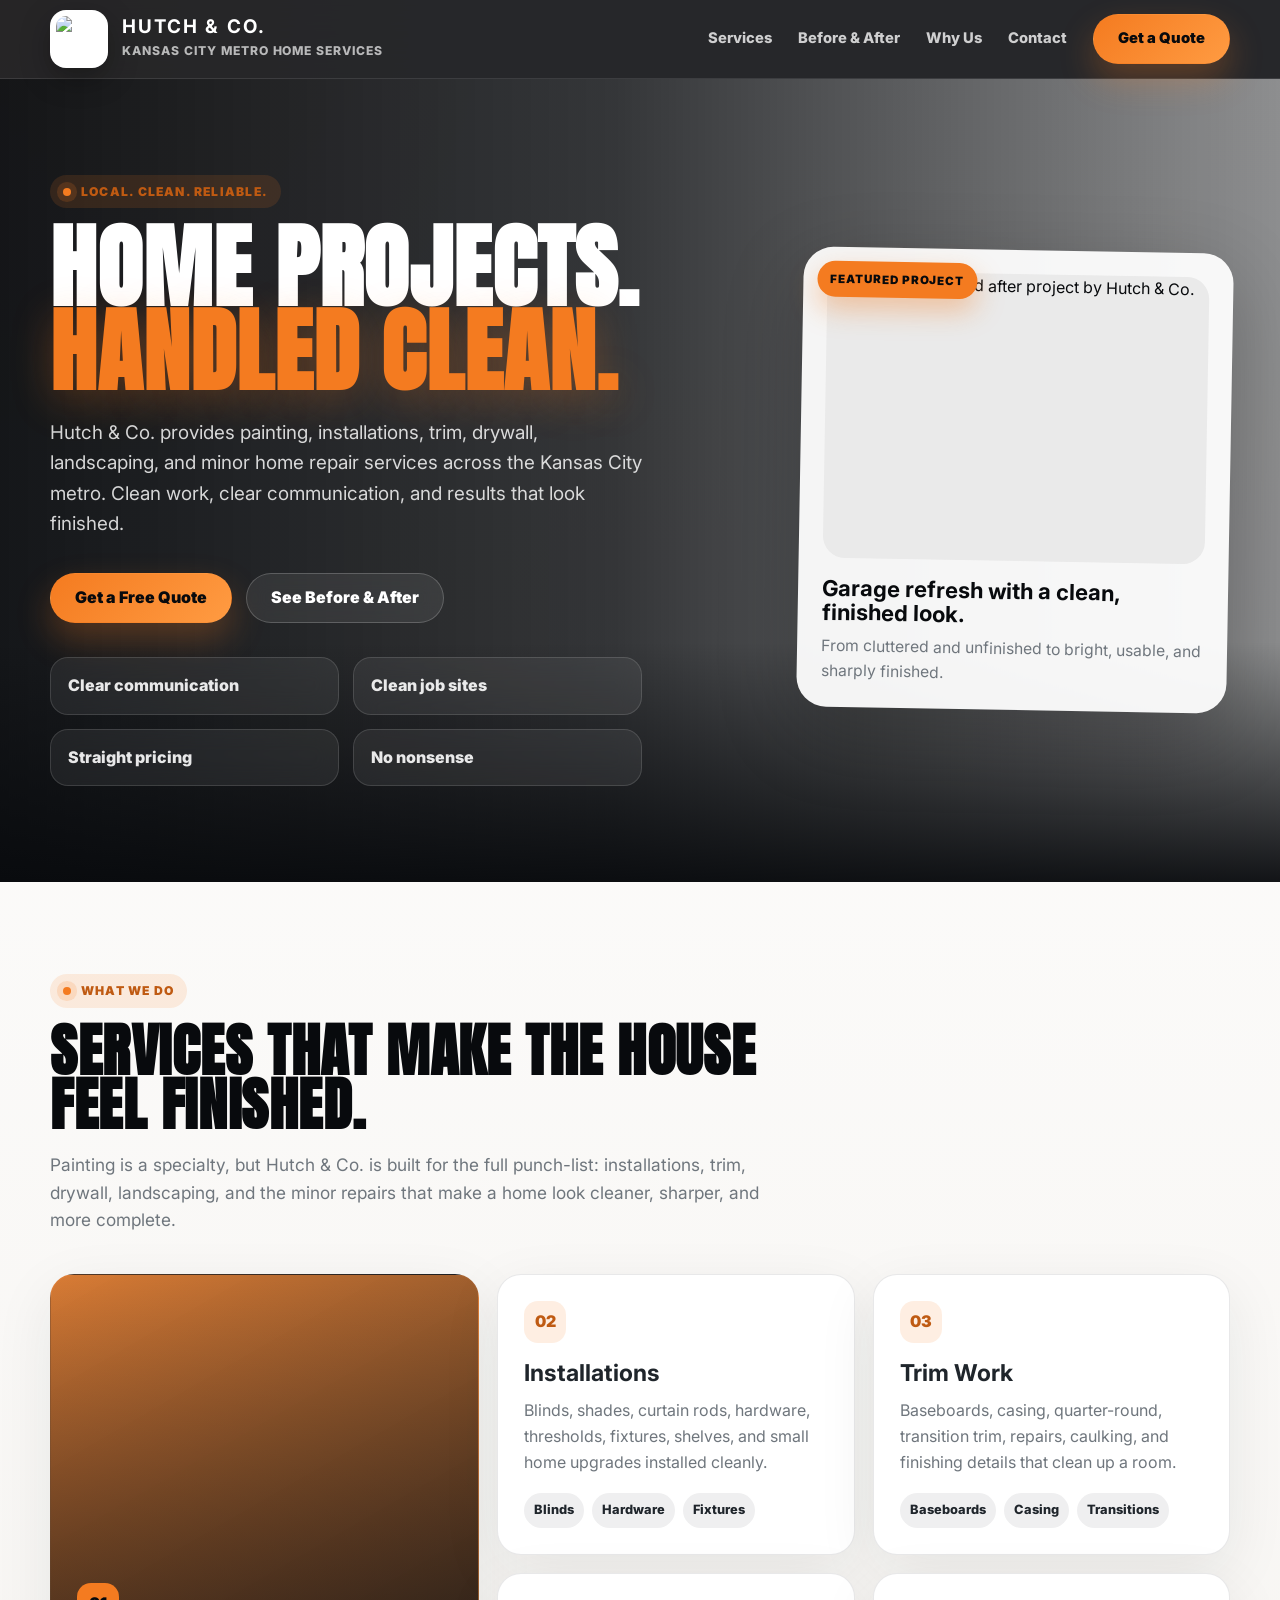
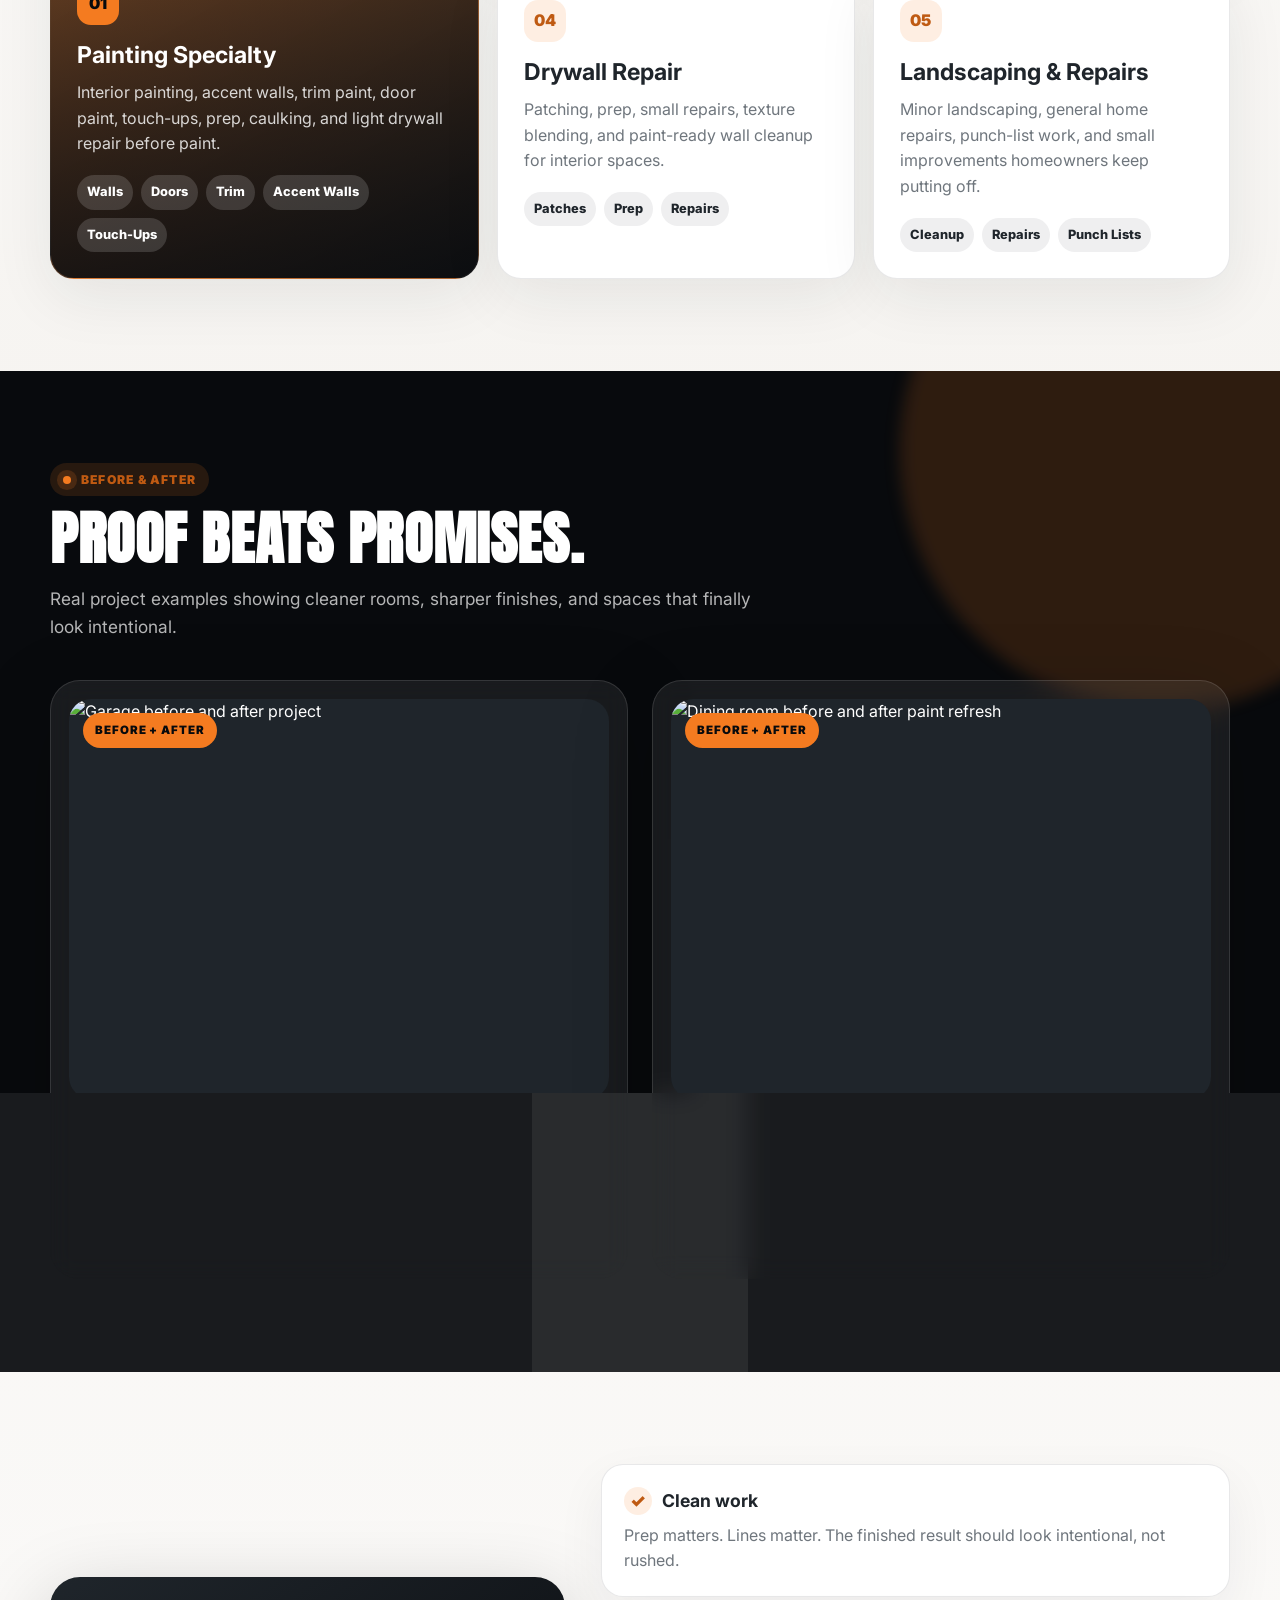
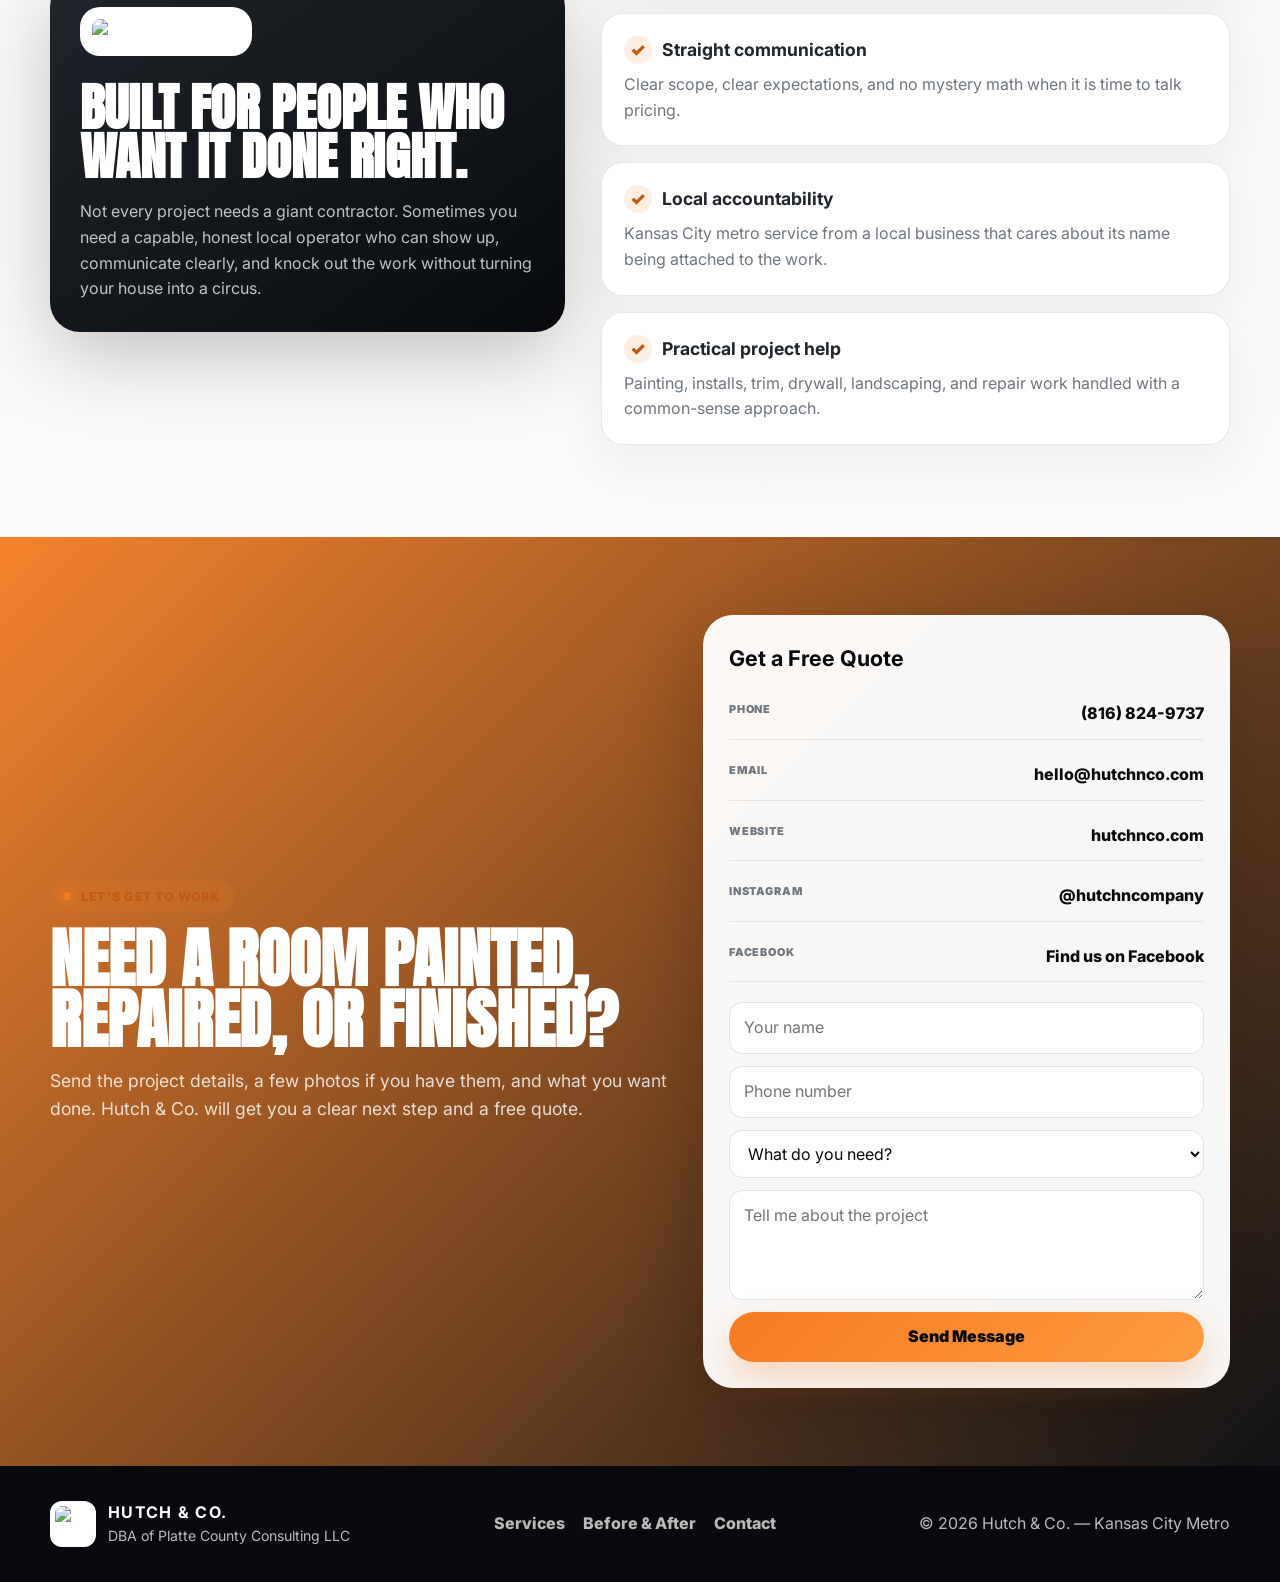
==== commit 0125477c: "Create index.html" ====
--- a/index.html
+++ b/index.html
@@ -26,20 +26,21 @@
   <style>
     :root {
       --orange: #f47b20;
-      --orange-dark: #c95f13;
+      --orange-dark: #bf5a12;
+      --black: #080a0d;
       --charcoal: #1f252b;
-      --charcoal-2: #2d333a;
-      --black: #090b0d;
+      --charcoal-light: #30363d;
       --white: #ffffff;
       --soft-white: #f6f4f1;
-      --gray: #d7d7d7;
-      --muted: #747a80;
-      --border: rgba(255, 255, 255, 0.14);
+      --gray: #d9d9d9;
+      --muted: #6f767d;
+      --border-dark: rgba(255, 255, 255, 0.14);
+      --border-light: rgba(31, 37, 43, 0.1);
       --shadow: 0 24px 80px rgba(0, 0, 0, 0.22);
-      --radius-lg: 28px;
-      --radius-md: 18px;
-      --radius-sm: 12px;
-      --max: 1180px;
+      --radius-lg: 30px;
+      --radius-md: 20px;
+      --radius-sm: 14px;
+      --max-width: 1180px;
     }
 
     * {
@@ -56,8 +57,8 @@
       font-family: "Inter", system-ui, -apple-system, BlinkMacSystemFont, "Segoe UI", sans-serif;
       color: var(--charcoal);
       background:
-        radial-gradient(circle at top left, rgba(244, 123, 32, 0.18), transparent 34rem),
-        linear-gradient(180deg, #ffffff 0%, #f5f3f0 40%, #ffffff 100%);
+        radial-gradient(circle at top left, rgba(244, 123, 32, 0.16), transparent 32rem),
+        linear-gradient(180deg, #ffffff 0%, #f6f4f1 42%, #ffffff 100%);
       line-height: 1.6;
       overflow-x: hidden;
     }
@@ -72,22 +73,33 @@
       text-decoration: none;
     }
 
+    button,
+    input,
+    textarea,
+    select {
+      font: inherit;
+    }
+
     .container {
-      width: min(var(--max), calc(100% - 40px));
+      width: min(var(--max-width), calc(100% - 40px));
       margin-inline: auto;
+    }
+
+    .section {
+      padding: 92px 0;
     }
 
     .eyebrow {
       display: inline-flex;
       align-items: center;
       gap: 10px;
-      padding: 7px 12px;
+      padding: 7px 13px;
       border-radius: 999px;
-      background: rgba(244, 123, 32, 0.12);
+      background: rgba(244, 123, 32, 0.13);
       color: var(--orange-dark);
-      font-weight: 800;
-      font-size: 0.78rem;
-      letter-spacing: 0.08em;
+      font-size: 0.76rem;
+      font-weight: 900;
+      letter-spacing: 0.1em;
       text-transform: uppercase;
     }
 
@@ -95,23 +107,44 @@
       content: "";
       width: 8px;
       height: 8px;
-      border-radius: 50%;
+      border-radius: 999px;
       background: var(--orange);
       box-shadow: 0 0 0 6px rgba(244, 123, 32, 0.16);
+    }
+
+    .section-header {
+      max-width: 780px;
+      margin-bottom: 40px;
+    }
+
+    .section-header h2 {
+      margin-top: 16px;
+      font-family: "Anton", Impact, sans-serif;
+      font-size: clamp(2.2rem, 4.5vw, 4.4rem);
+      line-height: 0.95;
+      color: var(--black);
+      text-transform: uppercase;
+      letter-spacing: 0.01em;
+    }
+
+    .section-header p {
+      margin-top: 18px;
+      color: var(--muted);
+      font-size: 1.08rem;
+      max-width: 720px;
     }
 
     .btn {
       display: inline-flex;
       align-items: center;
       justify-content: center;
-      gap: 10px;
-      min-height: 48px;
-      padding: 0 22px;
+      min-height: 50px;
+      padding: 0 24px;
       border-radius: 999px;
+      border: 1px solid transparent;
       font-weight: 900;
-      border: 1px solid transparent;
-      transition: transform 0.2s ease, box-shadow 0.2s ease, background 0.2s ease;
       cursor: pointer;
+      transition: transform 0.18s ease, box-shadow 0.18s ease, background 0.18s ease;
       white-space: nowrap;
     }
 
@@ -126,45 +159,19 @@
     }
 
     .btn-primary:hover {
-      box-shadow: 0 20px 44px rgba(244, 123, 32, 0.35);
+      box-shadow: 0 20px 44px rgba(244, 123, 32, 0.38);
     }
 
     .btn-dark {
       background: var(--charcoal);
       color: var(--white);
-      border-color: rgba(255, 255, 255, 0.1);
     }
 
     .btn-ghost {
       background: rgba(255, 255, 255, 0.08);
       color: var(--white);
-      border-color: rgba(255, 255, 255, 0.18);
+      border-color: rgba(255, 255, 255, 0.2);
       backdrop-filter: blur(10px);
-    }
-
-    .section {
-      padding: 92px 0;
-    }
-
-    .section-header {
-      max-width: 760px;
-      margin-bottom: 38px;
-    }
-
-    .section-header h2 {
-      margin-top: 16px;
-      font-family: "Anton", Impact, sans-serif;
-      font-size: clamp(2.1rem, 4vw, 4rem);
-      line-height: 0.98;
-      letter-spacing: 0.01em;
-      color: var(--black);
-      text-transform: uppercase;
-    }
-
-    .section-header p {
-      margin-top: 18px;
-      font-size: 1.08rem;
-      color: var(--muted);
     }
 
     /* Header */
@@ -173,7 +180,7 @@
       position: sticky;
       top: 0;
       z-index: 100;
-      background: rgba(9, 11, 13, 0.82);
+      background: rgba(8, 10, 13, 0.88);
       border-bottom: 1px solid rgba(255, 255, 255, 0.1);
       backdrop-filter: blur(18px);
     }
@@ -200,23 +207,23 @@
       border-radius: 16px;
       background: var(--white);
       padding: 6px;
-      box-shadow: 0 8px 28px rgba(0, 0, 0, 0.28);
       object-fit: contain;
+      box-shadow: 0 10px 30px rgba(0, 0, 0, 0.32);
     }
 
     .brand-copy strong {
       display: block;
       font-size: 1.18rem;
-      letter-spacing: 0.1em;
       line-height: 1;
+      letter-spacing: 0.11em;
     }
 
     .brand-copy span {
       display: block;
       margin-top: 4px;
-      color: rgba(255, 255, 255, 0.7);
-      font-size: 0.78rem;
-      font-weight: 700;
+      color: rgba(255, 255, 255, 0.68);
+      font-size: 0.76rem;
+      font-weight: 800;
       letter-spacing: 0.08em;
       text-transform: uppercase;
     }
@@ -226,15 +233,15 @@
       align-items: center;
       gap: 26px;
       color: rgba(255, 255, 255, 0.78);
-      font-size: 0.93rem;
+      font-size: 0.92rem;
       font-weight: 800;
     }
 
-    .nav-links a {
+    .nav-links a:not(.btn) {
       position: relative;
     }
 
-    .nav-links a::after {
+    .nav-links a:not(.btn)::after {
       content: "";
       position: absolute;
       left: 0;
@@ -242,14 +249,14 @@
       width: 0;
       height: 2px;
       background: var(--orange);
-      transition: width 0.2s ease;
-    }
-
-    .nav-links a:hover {
+      transition: width 0.18s ease;
+    }
+
+    .nav-links a:not(.btn):hover {
       color: var(--white);
     }
 
-    .nav-links a:hover::after {
+    .nav-links a:not(.btn):hover::after {
       width: 100%;
     }
 
@@ -257,11 +264,12 @@
       display: none;
       width: 46px;
       height: 46px;
-      border-radius: 14px;
-      border: 1px solid rgba(255, 255, 255, 0.15);
+      border-radius: 15px;
+      border: 1px solid rgba(255, 255, 255, 0.16);
       background: rgba(255, 255, 255, 0.08);
       color: var(--white);
       font-size: 1.4rem;
+      cursor: pointer;
     }
 
     /* Hero */
@@ -273,8 +281,8 @@
       align-items: center;
       color: var(--white);
       background:
-        linear-gradient(90deg, rgba(9, 11, 13, 0.92) 0%, rgba(9, 11, 13, 0.8) 42%, rgba(9, 11, 13, 0.38) 100%),
-        url("assets/garage-before-after.jpg") center / cover no-repeat;
+        linear-gradient(90deg, rgba(8, 10, 13, 0.95) 0%, rgba(8, 10, 13, 0.82) 48%, rgba(8, 10, 13, 0.46) 100%),
+        url("assets/garage.jpg") center / cover no-repeat;
       isolation: isolate;
     }
 
@@ -282,8 +290,8 @@
       content: "";
       position: absolute;
       inset: auto 0 0;
-      height: 230px;
-      background: linear-gradient(0deg, rgba(9, 11, 13, 0.92), transparent);
+      height: 240px;
+      background: linear-gradient(0deg, rgba(8, 10, 13, 0.92), transparent);
       z-index: -1;
     }
 
@@ -291,14 +299,14 @@
       display: grid;
       grid-template-columns: 1.05fr 0.95fr;
       align-items: center;
-      gap: 48px;
+      gap: 52px;
       padding: 96px 0;
     }
 
     .hero h1 {
       margin-top: 18px;
       font-family: "Anton", Impact, sans-serif;
-      font-size: clamp(3.2rem, 7.6vw, 7.2rem);
+      font-size: clamp(3.2rem, 7.2vw, 7rem);
       line-height: 0.91;
       letter-spacing: 0.01em;
       text-transform: uppercase;
@@ -306,12 +314,12 @@
 
     .hero h1 span {
       color: var(--orange);
-      text-shadow: 0 10px 42px rgba(244, 123, 32, 0.25);
+      text-shadow: 0 10px 42px rgba(244, 123, 32, 0.28);
     }
 
     .hero p {
       margin-top: 24px;
-      max-width: 650px;
+      max-width: 660px;
       color: rgba(255, 255, 255, 0.82);
       font-size: 1.18rem;
     }
@@ -327,42 +335,61 @@
       display: grid;
       grid-template-columns: repeat(2, minmax(0, 1fr));
       gap: 14px;
+      max-width: 620px;
       margin-top: 34px;
-      max-width: 620px;
     }
 
     .hero-point {
-      padding: 14px 16px;
-      border: 1px solid rgba(255, 255, 255, 0.12);
-      border-radius: 16px;
+      padding: 15px 17px;
+      border: 1px solid rgba(255, 255, 255, 0.13);
+      border-radius: 18px;
       background: rgba(255, 255, 255, 0.07);
       backdrop-filter: blur(12px);
-      font-weight: 800;
-      color: rgba(255, 255, 255, 0.88);
+      color: rgba(255, 255, 255, 0.9);
+      font-weight: 850;
     }
 
     .hero-card {
+      position: relative;
       justify-self: end;
       width: min(430px, 100%);
       padding: 24px;
       border-radius: var(--radius-lg);
-      background: rgba(255, 255, 255, 0.9);
+      background: rgba(255, 255, 255, 0.94);
       color: var(--black);
       box-shadow: var(--shadow);
-      transform: rotate(1.5deg);
+      transform: rotate(1deg);
     }
 
     .hero-card img {
       width: 100%;
       border-radius: 22px;
+      aspect-ratio: 4 / 3;
       object-fit: cover;
-      aspect-ratio: 4 / 3;
+      background: #eaeaea;
+    }
+
+    .hero-badge {
+      position: absolute;
+      top: 14px;
+      left: 14px;
+      z-index: 3;
+      display: inline-flex;
+      padding: 9px 13px;
+      border-radius: 999px;
+      background: var(--orange);
+      color: var(--black);
+      font-weight: 950;
+      font-size: 0.72rem;
+      letter-spacing: 0.08em;
+      text-transform: uppercase;
+      box-shadow: 0 12px 28px rgba(244, 123, 32, 0.38);
     }
 
     .hero-card h3 {
       margin-top: 18px;
-      font-size: 1.4rem;
-      line-height: 1.1;
+      font-size: 1.38rem;
+      line-height: 1.12;
     }
 
     .hero-card p {
@@ -371,21 +398,6 @@
       font-size: 0.98rem;
     }
 
-    .hero-badge {
-      position: absolute;
-      transform: translate(-8px, -12px);
-      display: inline-flex;
-      padding: 9px 12px;
-      border-radius: 999px;
-      background: var(--orange);
-      color: var(--black);
-      font-weight: 950;
-      font-size: 0.75rem;
-      letter-spacing: 0.08em;
-      text-transform: uppercase;
-      box-shadow: 0 12px 28px rgba(244, 123, 32, 0.38);
-    }
-
     /* Services */
 
     .services-grid {
@@ -396,14 +408,14 @@
 
     .service-card {
       position: relative;
+      min-height: 245px;
       padding: 26px;
       border-radius: 24px;
       background: var(--white);
-      border: 1px solid rgba(31, 37, 43, 0.08);
+      border: 1px solid var(--border-light);
       box-shadow: 0 18px 60px rgba(31, 37, 43, 0.08);
       overflow: hidden;
-      min-height: 244px;
-      transition: transform 0.2s ease, box-shadow 0.2s ease;
+      transition: transform 0.18s ease, box-shadow 0.18s ease;
     }
 
     .service-card:hover {
@@ -413,26 +425,26 @@
 
     .service-card.featured {
       grid-row: span 2;
-      color: var(--white);
-      background:
-        linear-gradient(145deg, rgba(244, 123, 32, 0.95), rgba(31, 37, 43, 0.96)),
-        url("assets/dining-before-after.jpg") center / cover no-repeat;
-      min-height: 506px;
+      min-height: 508px;
       display: flex;
       flex-direction: column;
       justify-content: flex-end;
+      color: var(--white);
+      background:
+        linear-gradient(150deg, rgba(244, 123, 32, 0.88), rgba(8, 10, 13, 0.92)),
+        url("assets/dining.jpg") center / cover no-repeat;
     }
 
     .service-card.featured::before {
       content: "";
       position: absolute;
       inset: 0;
-      background: linear-gradient(0deg, rgba(9, 11, 13, 0.78), rgba(9, 11, 13, 0.18));
+      background: linear-gradient(0deg, rgba(8, 10, 13, 0.78), rgba(8, 10, 13, 0.12));
     }
 
     .service-card > * {
       position: relative;
-      z-index: 1;
+      z-index: 2;
     }
 
     .service-num {
@@ -441,11 +453,11 @@
       height: 42px;
       align-items: center;
       justify-content: center;
+      margin-bottom: 18px;
       border-radius: 14px;
-      background: rgba(244, 123, 32, 0.12);
+      background: rgba(244, 123, 32, 0.13);
       color: var(--orange-dark);
       font-weight: 950;
-      margin-bottom: 18px;
     }
 
     .featured .service-num {
@@ -454,9 +466,9 @@
     }
 
     .service-card h3 {
+      margin-bottom: 12px;
       font-size: 1.45rem;
       line-height: 1.1;
-      margin-bottom: 12px;
     }
 
     .service-card p {
@@ -478,34 +490,34 @@
       padding: 7px 10px;
       border-radius: 999px;
       background: rgba(31, 37, 43, 0.07);
+      color: var(--charcoal);
       font-size: 0.8rem;
       font-weight: 800;
-      color: var(--charcoal);
     }
 
     .featured .service-list span {
-      background: rgba(255, 255, 255, 0.14);
+      background: rgba(255, 255, 255, 0.15);
       color: var(--white);
     }
 
-    /* Before After */
+    /* Work */
 
     .work {
+      position: relative;
+      overflow: hidden;
       background: var(--black);
       color: var(--white);
-      position: relative;
-      overflow: hidden;
     }
 
     .work::before {
       content: "";
       position: absolute;
+      top: -180px;
+      right: -140px;
       width: 520px;
       height: 520px;
       border-radius: 50%;
       background: rgba(244, 123, 32, 0.16);
-      top: -180px;
-      right: -140px;
       filter: blur(8px);
     }
 
@@ -518,26 +530,26 @@
     }
 
     .project-grid {
+      position: relative;
+      z-index: 2;
       display: grid;
       grid-template-columns: repeat(2, minmax(0, 1fr));
       gap: 24px;
-      position: relative;
-      z-index: 1;
     }
 
     .project-card {
+      padding: 18px;
+      border-radius: var(--radius-lg);
       background: rgba(255, 255, 255, 0.07);
       border: 1px solid rgba(255, 255, 255, 0.12);
-      border-radius: var(--radius-lg);
-      padding: 18px;
       box-shadow: var(--shadow);
       backdrop-filter: blur(12px);
     }
 
     .project-image {
       position: relative;
+      overflow: hidden;
       border-radius: 22px;
-      overflow: hidden;
       background: var(--charcoal);
       aspect-ratio: 1.35 / 1;
     }
@@ -552,14 +564,15 @@
       position: absolute;
       top: 14px;
       left: 14px;
+      z-index: 2;
       padding: 8px 12px;
       border-radius: 999px;
       background: var(--orange);
       color: var(--black);
+      font-size: 0.72rem;
       font-weight: 950;
-      font-size: 0.75rem;
+      letter-spacing: 0.08em;
       text-transform: uppercase;
-      letter-spacing: 0.08em;
     }
 
     .project-content {
@@ -567,8 +580,9 @@
     }
 
     .project-content h3 {
+      margin-bottom: 8px;
       font-size: 1.45rem;
-      margin-bottom: 8px;
+      line-height: 1.12;
     }
 
     .project-content p {
@@ -583,9 +597,9 @@
     }
 
     .project-meta span {
+      padding: 7px 10px;
+      border-radius: 999px;
       border: 1px solid rgba(255, 255, 255, 0.13);
-      border-radius: 999px;
-      padding: 7px 10px;
       color: rgba(255, 255, 255, 0.84);
       font-size: 0.78rem;
       font-weight: 800;
@@ -603,14 +617,14 @@
     .why-panel {
       padding: 30px;
       border-radius: var(--radius-lg);
-      background: var(--charcoal);
+      background:
+        linear-gradient(145deg, var(--charcoal), var(--black));
       color: var(--white);
       box-shadow: var(--shadow);
     }
 
     .why-panel img {
-      width: 170px;
-      height: auto;
+      width: 172px;
       margin-bottom: 28px;
       border-radius: 20px;
       background: var(--white);
@@ -638,7 +652,7 @@
       padding: 22px;
       border-radius: 22px;
       background: var(--white);
-      border: 1px solid rgba(31, 37, 43, 0.08);
+      border: 1px solid var(--border-light);
       box-shadow: 0 18px 50px rgba(31, 37, 43, 0.06);
     }
 
@@ -646,8 +660,8 @@
       display: flex;
       align-items: center;
       gap: 10px;
+      margin-bottom: 8px;
       font-size: 1.1rem;
-      margin-bottom: 8px;
     }
 
     .why-item strong::before {
@@ -657,34 +671,36 @@
       height: 28px;
       align-items: center;
       justify-content: center;
-      border-radius: 50%;
+      border-radius: 999px;
       background: rgba(244, 123, 32, 0.13);
       color: var(--orange-dark);
       font-weight: 950;
+      flex: 0 0 auto;
     }
 
     .why-item p {
       color: var(--muted);
     }
 
-    /* CTA */
+    /* CTA / Contact */
 
     .cta {
-      padding: 76px 0;
+      padding: 78px 0;
       background:
-        linear-gradient(135deg, rgba(244, 123, 32, 0.96), rgba(31, 37, 43, 0.98)),
-        url("assets/dining-before-after.jpg") center / cover no-repeat;
+        linear-gradient(135deg, rgba(244, 123, 32, 0.94), rgba(8, 10, 13, 0.96)),
+        url("assets/dining.jpg") center / cover no-repeat;
       color: var(--white);
     }
 
     .cta-box {
       display: grid;
-      grid-template-columns: 1.1fr 0.9fr;
-      gap: 30px;
+      grid-template-columns: 1.08fr 0.92fr;
+      gap: 34px;
       align-items: center;
     }
 
     .cta h2 {
+      margin-top: 16px;
       font-family: "Anton", Impact, sans-serif;
       font-size: clamp(2.4rem, 5vw, 5.2rem);
       line-height: 0.95;
@@ -693,7 +709,7 @@
 
     .cta p {
       margin-top: 16px;
-      max-width: 640px;
+      max-width: 650px;
       color: rgba(255, 255, 255, 0.82);
       font-size: 1.1rem;
     }
@@ -701,14 +717,14 @@
     .contact-card {
       padding: 26px;
       border-radius: var(--radius-lg);
-      background: rgba(255, 255, 255, 0.95);
+      background: rgba(255, 255, 255, 0.96);
       color: var(--black);
       box-shadow: var(--shadow);
     }
 
     .contact-card h3 {
+      margin-bottom: 14px;
       font-size: 1.35rem;
-      margin-bottom: 14px;
     }
 
     .contact-lines {
@@ -717,8 +733,7 @@
       margin-bottom: 20px;
     }
 
-    .contact-lines a,
-    .contact-lines span {
+    .contact-lines a {
       display: flex;
       justify-content: space-between;
       gap: 18px;
@@ -729,13 +744,11 @@
 
     .contact-lines small {
       color: var(--muted);
-      font-weight: 800;
+      font-size: 0.68rem;
+      font-weight: 900;
+      letter-spacing: 0.08em;
       text-transform: uppercase;
-      letter-spacing: 0.08em;
-      font-size: 0.68rem;
-    }
-
-    /* Form */
+    }
 
     .quote-form {
       display: grid;
@@ -747,10 +760,9 @@
     .quote-form textarea {
       width: 100%;
       min-height: 48px;
+      padding: 12px 14px;
+      border-radius: 14px;
       border: 1px solid rgba(31, 37, 43, 0.12);
-      border-radius: 14px;
-      padding: 12px 14px;
-      font: inherit;
       background: #fff;
       color: var(--black);
       outline: none;
@@ -776,16 +788,16 @@
     /* Footer */
 
     .footer {
+      padding: 34px 0;
       background: var(--black);
       color: rgba(255, 255, 255, 0.72);
-      padding: 34px 0;
     }
 
     .footer-inner {
       display: flex;
+      align-items: center;
       justify-content: space-between;
       gap: 24px;
-      align-items: center;
       flex-wrap: wrap;
     }
 
@@ -798,10 +810,20 @@
     .footer-brand img {
       width: 46px;
       height: 46px;
-      object-fit: contain;
       border-radius: 12px;
       background: var(--white);
       padding: 5px;
+      object-fit: contain;
+    }
+
+    .footer-brand strong {
+      display: block;
+      color: var(--white);
+      letter-spacing: 0.08em;
+    }
+
+    .footer-brand p {
+      font-size: 0.88rem;
     }
 
     .footer-links {
@@ -831,7 +853,7 @@
         align-items: stretch;
         padding: 18px;
         border-radius: 20px;
-        background: rgba(9, 11, 13, 0.96);
+        background: rgba(8, 10, 13, 0.97);
         border: 1px solid rgba(255, 255, 255, 0.12);
       }
 
@@ -863,7 +885,7 @@
       }
 
       .service-card.featured {
-        min-height: 360px;
+        min-height: 390px;
       }
 
       .project-grid {
@@ -873,7 +895,7 @@
 
     @media (max-width: 620px) {
       .container {
-        width: min(100% - 28px, var(--max));
+        width: min(100% - 28px, var(--max-width));
       }
 
       .nav {
@@ -890,11 +912,15 @@
       }
 
       .brand-copy span {
-        font-size: 0.65rem;
+        font-size: 0.64rem;
       }
 
       .hero-grid {
-        padding: 64px 0;
+        padding: 60px 0;
+      }
+
+      .hero h1 {
+        font-size: clamp(3rem, 16vw, 4.7rem);
       }
 
       .hero-points {
@@ -905,8 +931,7 @@
         padding: 68px 0;
       }
 
-      .contact-lines a,
-      .contact-lines span {
+      .contact-lines a {
         flex-direction: column;
         gap: 4px;
       }
@@ -944,14 +969,14 @@
           <span class="eyebrow">Local. Clean. Reliable.</span>
 
           <h1>
-            Painting first.<br />
-            <span>Everything else handled right.</span>
+            Home Projects.<br />
+            <span>Handled Clean.</span>
           </h1>
 
           <p>
-            Hutch & Co. helps homeowners move projects across the finish line:
-            painting, installations, trim, drywall, landscaping, and minor home repairs
-            across the Kansas City metro.
+            Hutch & Co. provides painting, installations, trim, drywall, landscaping,
+            and minor home repair services across the Kansas City metro. Clean work,
+            clear communication, and results that look finished.
           </p>
 
           <div class="hero-actions">
@@ -969,7 +994,7 @@
 
         <aside class="hero-card">
           <span class="hero-badge">Featured Project</span>
-          <img src="assets/garage-before-after.jpg" alt="Garage refresh before and after by Hutch & Co." />
+          <img src="assets/garage.jpg" alt="Garage before and after project by Hutch & Co." />
           <h3>Garage refresh with a clean, finished look.</h3>
           <p>
             From cluttered and unfinished to bright, usable, and sharply finished.
@@ -984,15 +1009,16 @@
           <span class="eyebrow">What We Do</span>
           <h2>Services that make the house feel finished.</h2>
           <p>
-            The priority is painting. After that, Hutch & Co. handles the practical work
-            that sharpens up a home: installs, trim, drywall, landscaping, and small repairs.
+            Painting is a specialty, but Hutch & Co. is built for the full punch-list:
+            installations, trim, drywall, landscaping, and the minor repairs that make
+            a home look cleaner, sharper, and more complete.
           </p>
         </div>
 
         <div class="services-grid">
           <article class="service-card featured">
             <span class="service-num">01</span>
-            <h3>Painting & Finishing</h3>
+            <h3>Painting Specialty</h3>
             <p>
               Interior painting, accent walls, trim paint, door paint, touch-ups,
               prep, caulking, and light drywall repair before paint.
@@ -1036,7 +1062,7 @@
 
           <article class="service-card">
             <span class="service-num">04</span>
-            <h3>Drywall</h3>
+            <h3>Drywall Repair</h3>
             <p>
               Patching, prep, small repairs, texture blending, and paint-ready wall
               cleanup for interior spaces.
@@ -1071,8 +1097,8 @@
           <span class="eyebrow">Before & After</span>
           <h2>Proof beats promises.</h2>
           <p>
-            These are real transformation shots: cleaner rooms, sharper finishes,
-            and spaces that finally look intentional.
+            Real project examples showing cleaner rooms, sharper finishes, and spaces
+            that finally look intentional.
           </p>
         </div>
 
@@ -1080,8 +1106,9 @@
           <article class="project-card">
             <div class="project-image">
               <span class="project-tag">Before + After</span>
-              <img src="assets/garage-before-after.jpg" alt="Garage before and after project" />
+              <img src="assets/garage.jpg" alt="Garage before and after project" />
             </div>
+
             <div class="project-content">
               <h3>Garage Refresh</h3>
               <p>
@@ -1099,18 +1126,19 @@
           <article class="project-card">
             <div class="project-image">
               <span class="project-tag">Before + After</span>
-              <img src="assets/dining-before-after.jpg" alt="Dining room before and after paint refresh" />
+              <img src="assets/dining.jpg" alt="Dining room before and after paint refresh" />
             </div>
+
             <div class="project-content">
               <h3>Dining Room Paint Refresh</h3>
               <p>
-                A dramatic color change that gave the room weight, contrast, and a
+                A bold color change that gave the room contrast, character, and a
                 much more finished feel.
               </p>
               <div class="project-meta">
                 <span>Painting</span>
                 <span>Interior</span>
-                <span>Accent Color</span>
+                <span>Refresh</span>
               </div>
             </div>
           </article>
@@ -1124,7 +1152,7 @@
           <img src="assets/logo.png" alt="Hutch & Co. logo" />
           <h2>Built for people who want it done right.</h2>
           <p>
-            Not everything needs a huge contractor. Sometimes you need a capable,
+            Not every project needs a giant contractor. Sometimes you need a capable,
             honest local operator who can show up, communicate clearly, and knock out
             the work without turning your house into a circus.
           </p>
@@ -1215,8 +1243,12 @@
             netlify-honeypot="bot-field"
           >
             <input type="hidden" name="form-name" value="contact" />
+
             <p style="display:none;">
-              <label>Don’t fill this out: <input name="bot-field" /></label>
+              <label>
+                Do not fill this out:
+                <input name="bot-field" />
+              </label>
             </p>
 
             <input type="text" name="name" placeholder="Your name" required />
@@ -1235,7 +1267,9 @@
 
             <textarea name="message" placeholder="Tell me about the project"></textarea>
 
-            <button class="btn btn-primary" type="submit">Send Message</button>
+            <button class="btn btn-primary" type="submit">
+              Send Message
+            </button>
           </form>
         </div>
       </div>
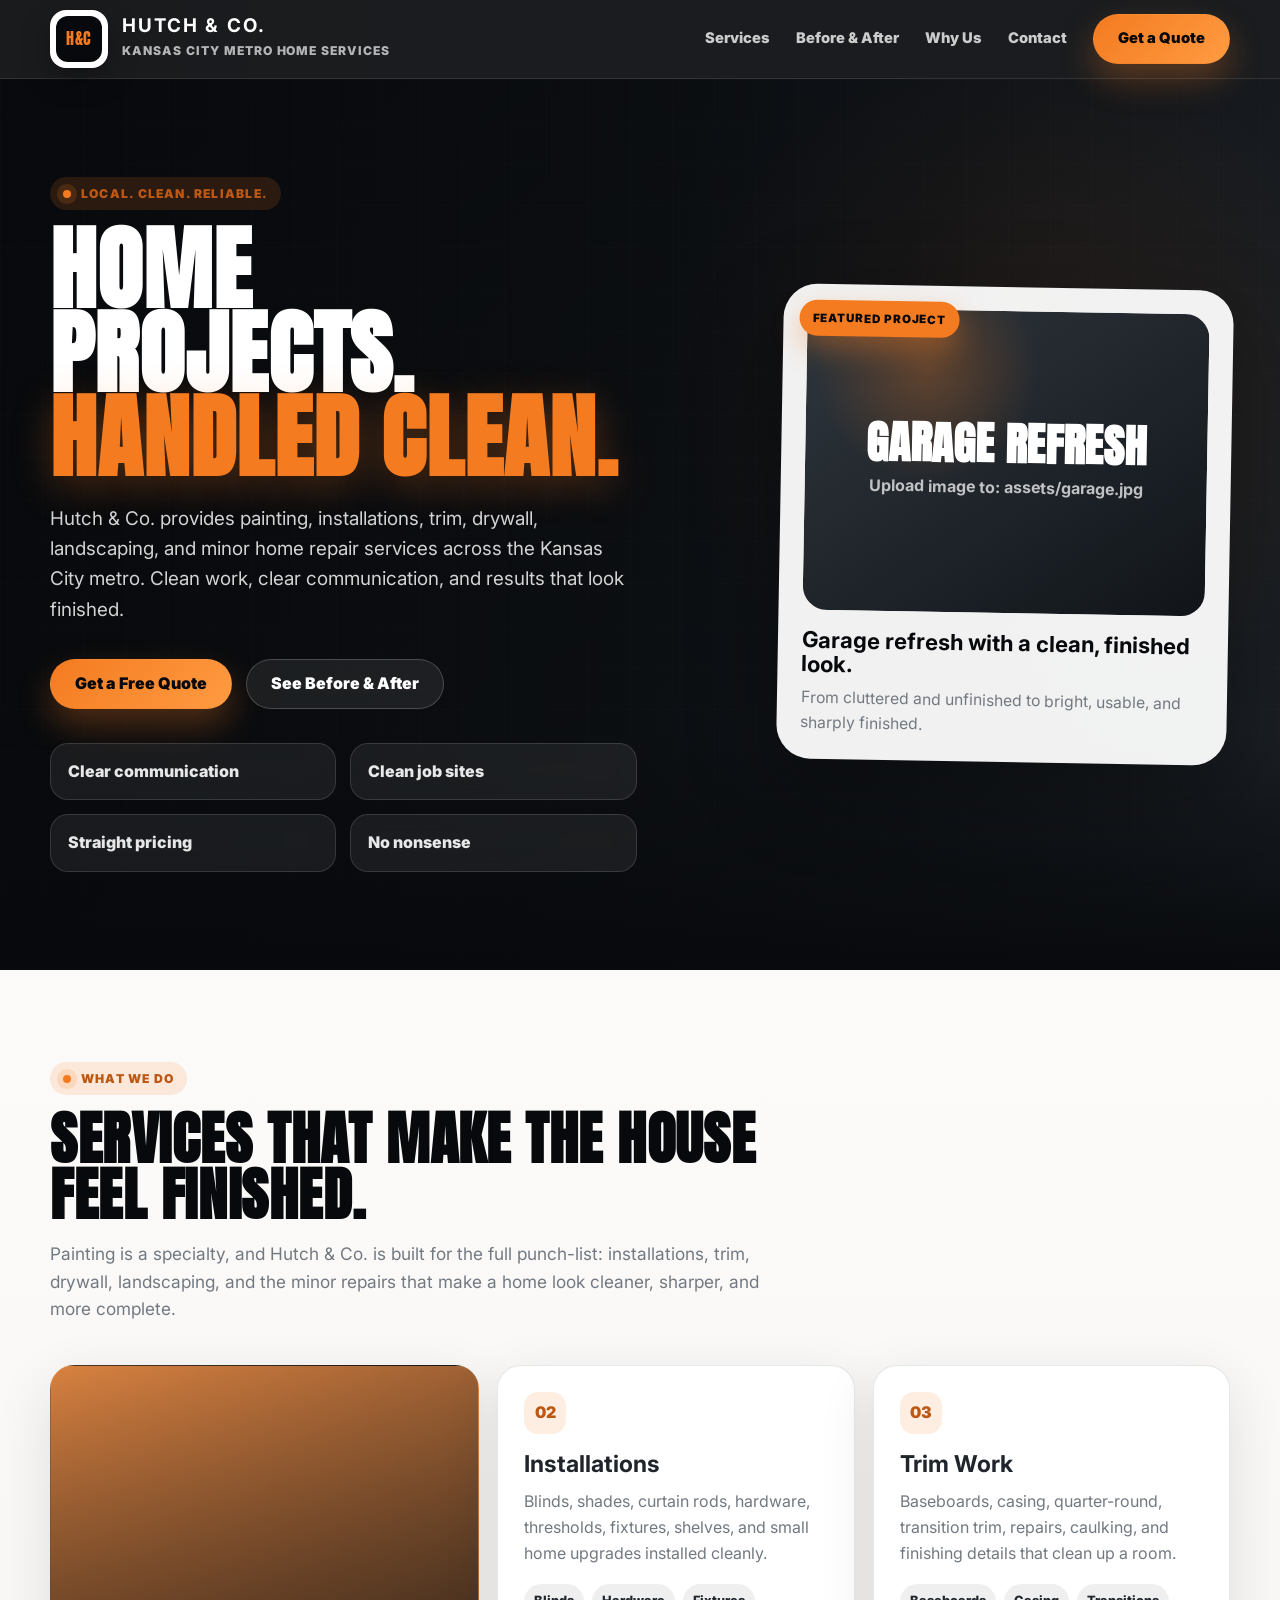
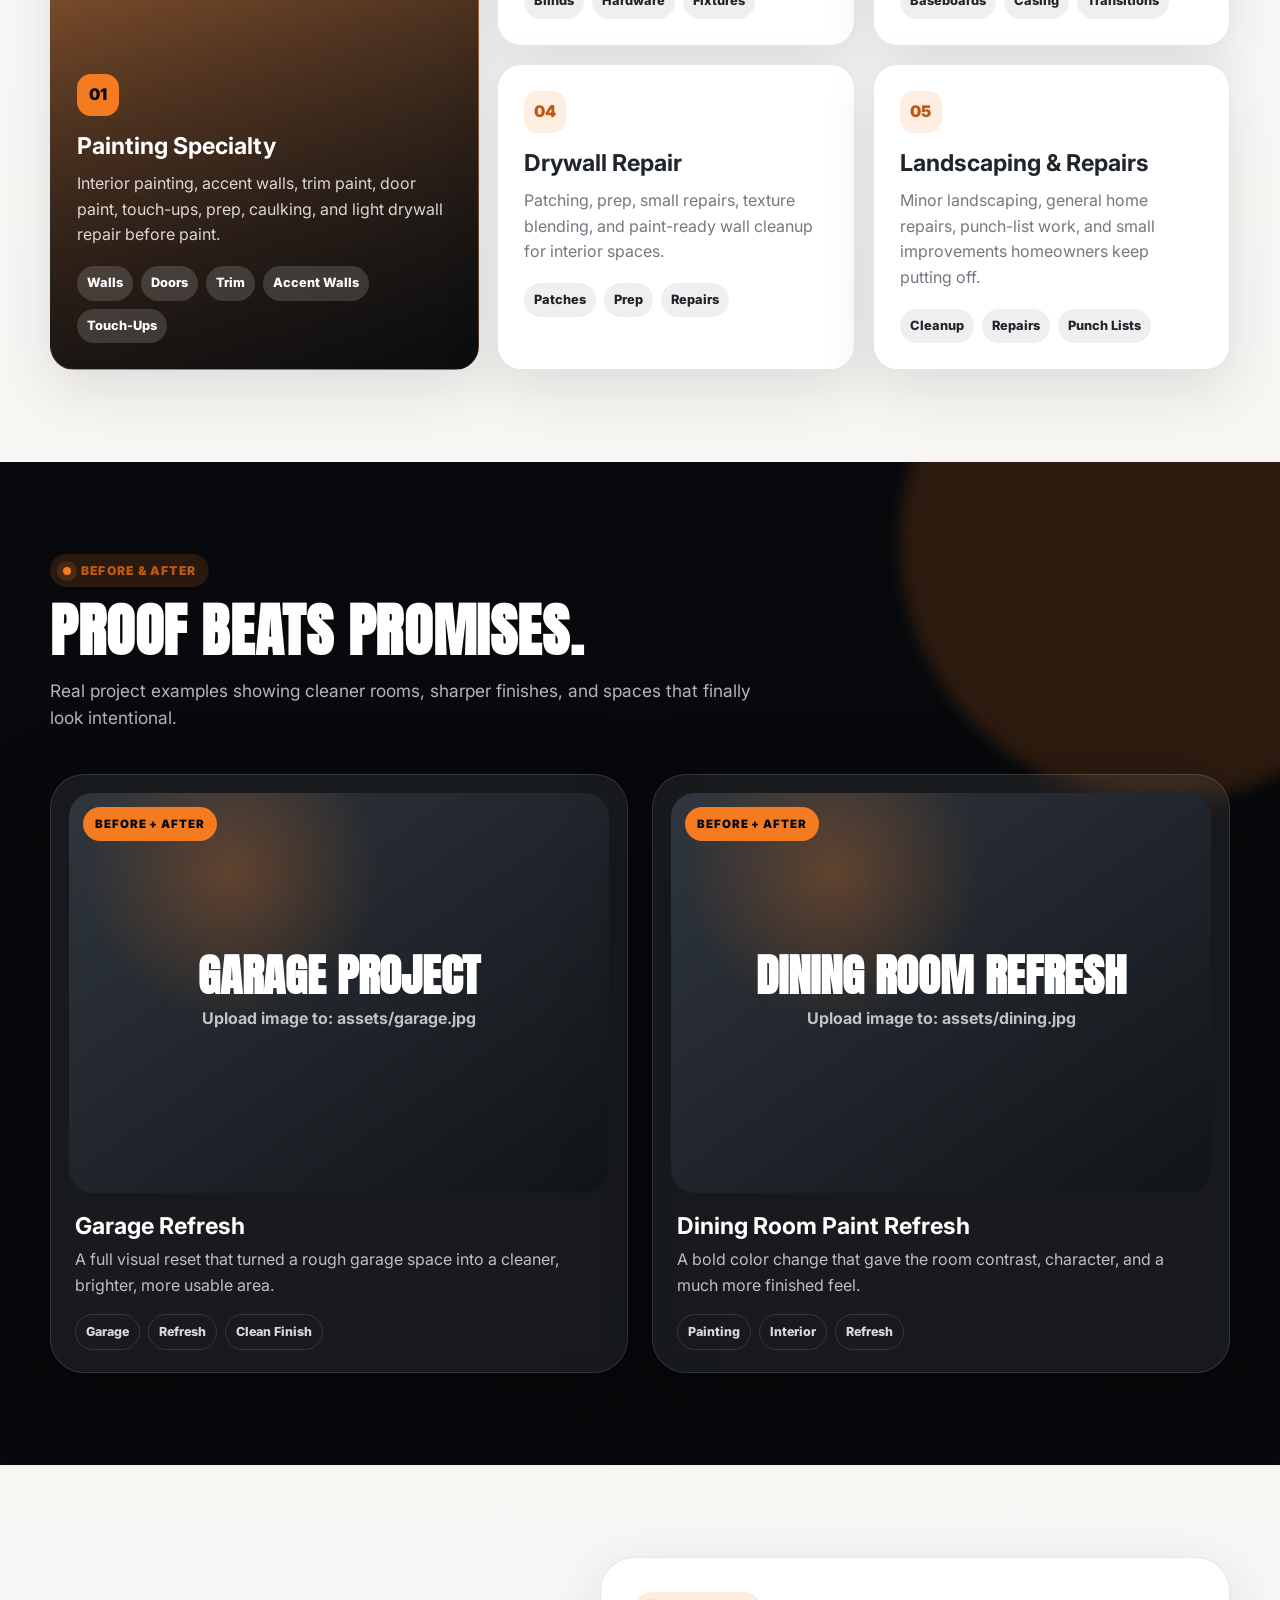
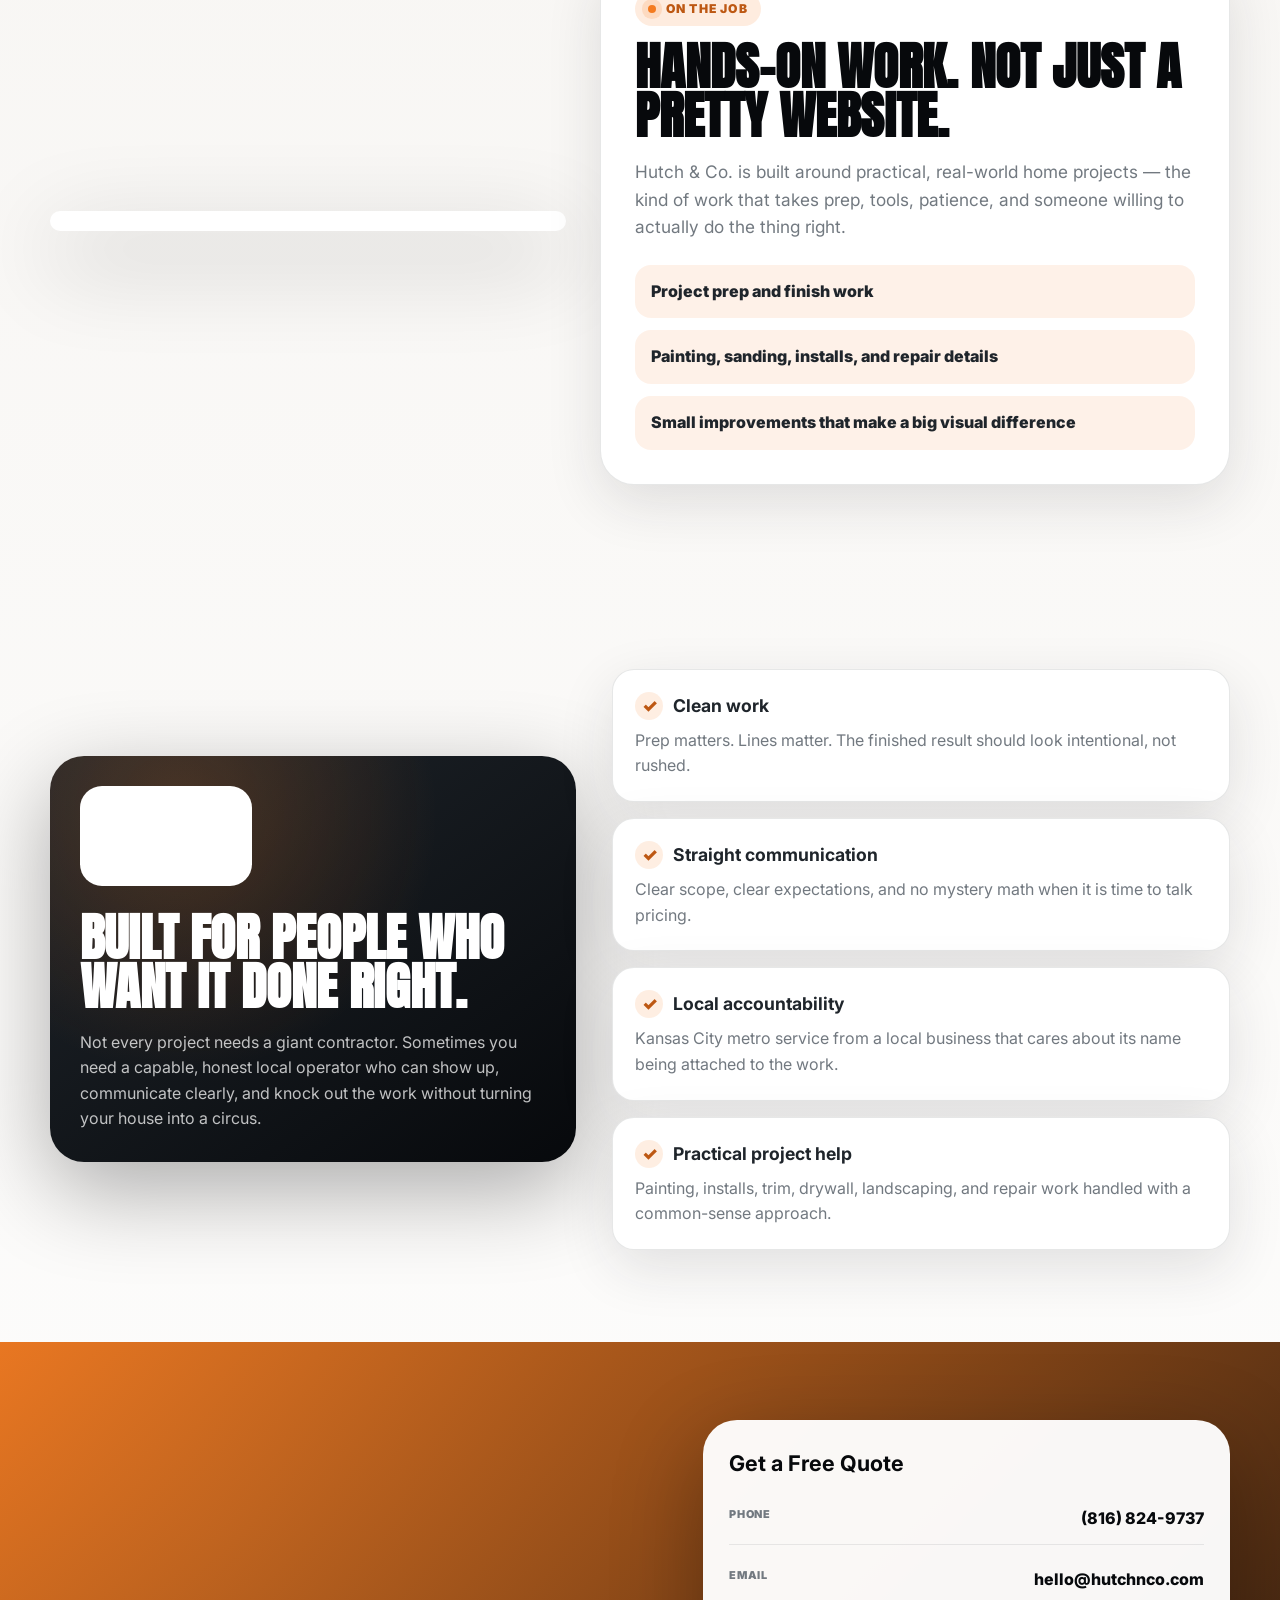
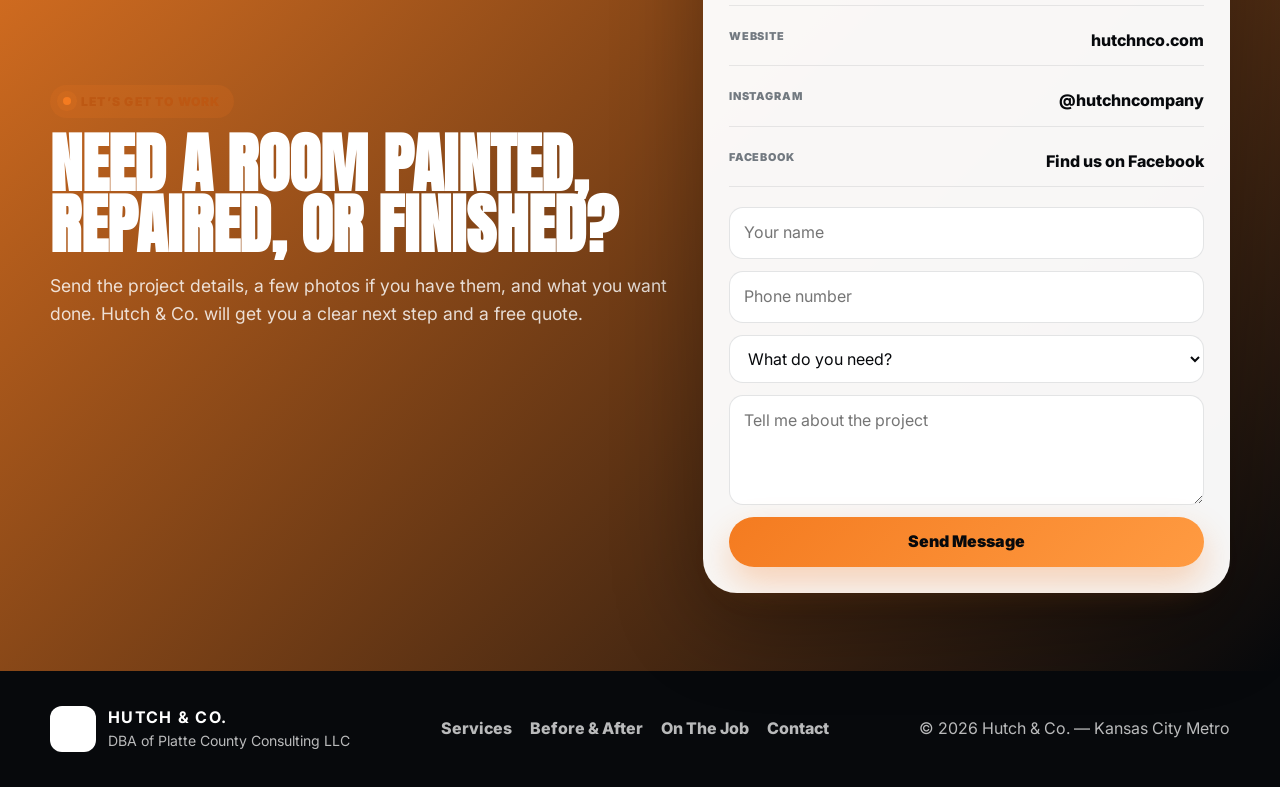
==== commit 842271a7: "Create index.html" ====
--- a/index.html
+++ b/index.html
@@ -4,7 +4,7 @@
   <meta charset="UTF-8" />
   <meta name="viewport" content="width=device-width, initial-scale=1.0" />
 
-  <title>Hutch & Co. | Painting, Installations, Trim, Drywall & Home Repairs in Kansas City</title>
+  <title>Hutch & Co. | Kansas City Metro Home Services</title>
 
   <meta
     name="description"
@@ -12,12 +12,13 @@
   />
 
   <meta property="og:title" content="Hutch & Co. | Kansas City Metro Home Services" />
-  <meta property="og:description" content="Painting, installations, trim, drywall, landscaping, and minor home repairs done clean and done right." />
-  <meta property="og:image" content="assets/logo.png" />
+  <meta property="og:description" content="Painting, installations, trim, drywall, landscaping, and minor home repairs across the Kansas City metro." />
   <meta property="og:type" content="website" />
+  <meta property="og:image" content="assets/logo.jpg" />
 
   <link rel="preconnect" href="https://fonts.googleapis.com" />
   <link rel="preconnect" href="https://fonts.gstatic.com" crossorigin />
+
   <link
     href="https://fonts.googleapis.com/css2?family=Anton&family=Inter:wght@400;500;600;700;800;900&display=swap"
     rel="stylesheet"
@@ -26,21 +27,23 @@
   <style>
     :root {
       --orange: #f47b20;
-      --orange-dark: #bf5a12;
-      --black: #080a0d;
+      --orange-soft: #ff9b42;
+      --orange-dark: #bd5813;
+      --black: #07090c;
       --charcoal: #1f252b;
-      --charcoal-light: #30363d;
+      --charcoal-2: #30363d;
       --white: #ffffff;
-      --soft-white: #f6f4f1;
-      --gray: #d9d9d9;
-      --muted: #6f767d;
+      --off-white: #f6f4f1;
+      --gray: #d7d7d7;
+      --muted: #727980;
+      --border-light: rgba(31, 37, 43, 0.11);
       --border-dark: rgba(255, 255, 255, 0.14);
-      --border-light: rgba(31, 37, 43, 0.1);
-      --shadow: 0 24px 80px rgba(0, 0, 0, 0.22);
-      --radius-lg: 30px;
-      --radius-md: 20px;
-      --radius-sm: 14px;
-      --max-width: 1180px;
+      --shadow-soft: 0 18px 55px rgba(31, 37, 43, 0.12);
+      --shadow-heavy: 0 28px 90px rgba(0, 0, 0, 0.32);
+      --radius-xl: 34px;
+      --radius-lg: 26px;
+      --radius-md: 18px;
+      --max: 1180px;
     }
 
     * {
@@ -57,8 +60,8 @@
       font-family: "Inter", system-ui, -apple-system, BlinkMacSystemFont, "Segoe UI", sans-serif;
       color: var(--charcoal);
       background:
-        radial-gradient(circle at top left, rgba(244, 123, 32, 0.16), transparent 32rem),
-        linear-gradient(180deg, #ffffff 0%, #f6f4f1 42%, #ffffff 100%);
+        radial-gradient(circle at top left, rgba(244, 123, 32, 0.16), transparent 34rem),
+        linear-gradient(180deg, #ffffff 0%, #f6f4f1 44%, #ffffff 100%);
       line-height: 1.6;
       overflow-x: hidden;
     }
@@ -75,13 +78,13 @@
 
     button,
     input,
-    textarea,
-    select {
+    select,
+    textarea {
       font: inherit;
     }
 
     .container {
-      width: min(var(--max-width), calc(100% - 40px));
+      width: min(var(--max), calc(100% - 40px));
       margin-inline: auto;
     }
 
@@ -93,12 +96,13 @@
       display: inline-flex;
       align-items: center;
       gap: 10px;
+      width: fit-content;
       padding: 7px 13px;
       border-radius: 999px;
-      background: rgba(244, 123, 32, 0.13);
+      background: rgba(244, 123, 32, 0.14);
       color: var(--orange-dark);
       font-size: 0.76rem;
-      font-weight: 900;
+      font-weight: 950;
       letter-spacing: 0.1em;
       text-transform: uppercase;
     }
@@ -113,18 +117,18 @@
     }
 
     .section-header {
-      max-width: 780px;
-      margin-bottom: 40px;
+      max-width: 790px;
+      margin-bottom: 42px;
     }
 
     .section-header h2 {
       margin-top: 16px;
       font-family: "Anton", Impact, sans-serif;
-      font-size: clamp(2.2rem, 4.5vw, 4.4rem);
-      line-height: 0.95;
+      font-size: clamp(2.2rem, 4.5vw, 4.5rem);
+      line-height: 0.96;
       color: var(--black);
+      letter-spacing: 0.01em;
       text-transform: uppercase;
-      letter-spacing: 0.01em;
     }
 
     .section-header p {
@@ -142,10 +146,10 @@
       padding: 0 24px;
       border-radius: 999px;
       border: 1px solid transparent;
-      font-weight: 900;
+      font-weight: 950;
       cursor: pointer;
+      white-space: nowrap;
       transition: transform 0.18s ease, box-shadow 0.18s ease, background 0.18s ease;
-      white-space: nowrap;
     }
 
     .btn:hover {
@@ -153,18 +157,13 @@
     }
 
     .btn-primary {
-      background: linear-gradient(135deg, var(--orange), #ff9b42);
+      background: linear-gradient(135deg, var(--orange), var(--orange-soft));
       color: var(--black);
-      box-shadow: 0 16px 34px rgba(244, 123, 32, 0.28);
+      box-shadow: 0 16px 34px rgba(244, 123, 32, 0.3);
     }
 
     .btn-primary:hover {
-      box-shadow: 0 20px 44px rgba(244, 123, 32, 0.38);
-    }
-
-    .btn-dark {
-      background: var(--charcoal);
-      color: var(--white);
+      box-shadow: 0 20px 44px rgba(244, 123, 32, 0.42);
     }
 
     .btn-ghost {
@@ -180,7 +179,7 @@
       position: sticky;
       top: 0;
       z-index: 100;
-      background: rgba(8, 10, 13, 0.88);
+      background: rgba(7, 9, 12, 0.92);
       border-bottom: 1px solid rgba(255, 255, 255, 0.1);
       backdrop-filter: blur(18px);
     }
@@ -198,34 +197,62 @@
       align-items: center;
       gap: 14px;
       color: var(--white);
-      min-width: max-content;
-    }
-
-    .brand-logo {
+      min-width: 0;
+    }
+
+    .brand-mark {
       width: 58px;
       height: 58px;
+      flex: 0 0 58px;
       border-radius: 16px;
       background: var(--white);
+      display: grid;
+      place-items: center;
       padding: 6px;
+      box-shadow: 0 10px 30px rgba(0, 0, 0, 0.32);
+      overflow: hidden;
+    }
+
+    .brand-mark img {
+      width: 100%;
+      height: 100%;
       object-fit: contain;
-      box-shadow: 0 10px 30px rgba(0, 0, 0, 0.32);
+    }
+
+    .brand-fallback {
+      display: none;
+      font-family: "Anton", Impact, sans-serif;
+      color: var(--orange);
+      background: var(--black);
+      width: 100%;
+      height: 100%;
+      border-radius: 12px;
+      place-items: center;
+      letter-spacing: 0.04em;
+    }
+
+    .brand-copy {
+      min-width: 0;
     }
 
     .brand-copy strong {
       display: block;
+      color: var(--white);
       font-size: 1.18rem;
       line-height: 1;
       letter-spacing: 0.11em;
+      white-space: nowrap;
     }
 
     .brand-copy span {
       display: block;
-      margin-top: 4px;
+      margin-top: 5px;
       color: rgba(255, 255, 255, 0.68);
       font-size: 0.76rem;
-      font-weight: 800;
+      font-weight: 850;
       letter-spacing: 0.08em;
       text-transform: uppercase;
+      white-space: nowrap;
     }
 
     .nav-links {
@@ -234,7 +261,7 @@
       gap: 26px;
       color: rgba(255, 255, 255, 0.78);
       font-size: 0.92rem;
-      font-weight: 800;
+      font-weight: 850;
     }
 
     .nav-links a:not(.btn) {
@@ -276,14 +303,28 @@
 
     .hero {
       position: relative;
-      min-height: 760px;
+      min-height: 780px;
       display: grid;
       align-items: center;
       color: var(--white);
       background:
-        linear-gradient(90deg, rgba(8, 10, 13, 0.95) 0%, rgba(8, 10, 13, 0.82) 48%, rgba(8, 10, 13, 0.46) 100%),
-        url("assets/garage.jpg") center / cover no-repeat;
+        linear-gradient(90deg, rgba(7, 9, 12, 0.96) 0%, rgba(7, 9, 12, 0.84) 48%, rgba(7, 9, 12, 0.48) 100%),
+        radial-gradient(circle at 80% 35%, rgba(244, 123, 32, 0.22), transparent 22rem),
+        linear-gradient(135deg, #14181d, #2f363d);
       isolation: isolate;
+      overflow: hidden;
+    }
+
+    .hero::before {
+      content: "";
+      position: absolute;
+      inset: 0;
+      background-image:
+        linear-gradient(rgba(255,255,255,0.035) 1px, transparent 1px),
+        linear-gradient(90deg, rgba(255,255,255,0.035) 1px, transparent 1px);
+      background-size: 42px 42px;
+      opacity: 0.28;
+      z-index: -2;
     }
 
     .hero::after {
@@ -291,16 +332,16 @@
       position: absolute;
       inset: auto 0 0;
       height: 240px;
-      background: linear-gradient(0deg, rgba(8, 10, 13, 0.92), transparent);
+      background: linear-gradient(0deg, rgba(7, 9, 12, 0.96), transparent);
       z-index: -1;
     }
 
     .hero-grid {
       display: grid;
-      grid-template-columns: 1.05fr 0.95fr;
+      grid-template-columns: 1.04fr 0.96fr;
       align-items: center;
       gap: 52px;
-      padding: 96px 0;
+      padding: 98px 0;
     }
 
     .hero h1 {
@@ -314,12 +355,12 @@
 
     .hero h1 span {
       color: var(--orange);
-      text-shadow: 0 10px 42px rgba(244, 123, 32, 0.28);
+      text-shadow: 0 10px 42px rgba(244, 123, 32, 0.3);
     }
 
     .hero p {
       margin-top: 24px;
-      max-width: 660px;
+      max-width: 675px;
       color: rgba(255, 255, 255, 0.82);
       font-size: 1.18rem;
     }
@@ -335,7 +376,7 @@
       display: grid;
       grid-template-columns: repeat(2, minmax(0, 1fr));
       gap: 14px;
-      max-width: 620px;
+      max-width: 625px;
       margin-top: 34px;
     }
 
@@ -352,38 +393,86 @@
     .hero-card {
       position: relative;
       justify-self: end;
-      width: min(430px, 100%);
+      width: min(450px, 100%);
       padding: 24px;
-      border-radius: var(--radius-lg);
+      border-radius: var(--radius-xl);
       background: rgba(255, 255, 255, 0.94);
       color: var(--black);
-      box-shadow: var(--shadow);
+      box-shadow: var(--shadow-heavy);
       transform: rotate(1deg);
-    }
-
-    .hero-card img {
-      width: 100%;
-      border-radius: 22px;
-      aspect-ratio: 4 / 3;
-      object-fit: cover;
-      background: #eaeaea;
     }
 
     .hero-badge {
       position: absolute;
-      top: 14px;
-      left: 14px;
-      z-index: 3;
+      top: 16px;
+      left: 16px;
+      z-index: 4;
       display: inline-flex;
       padding: 9px 13px;
       border-radius: 999px;
       background: var(--orange);
       color: var(--black);
+      font-size: 0.72rem;
       font-weight: 950;
-      font-size: 0.72rem;
       letter-spacing: 0.08em;
       text-transform: uppercase;
       box-shadow: 0 12px 28px rgba(244, 123, 32, 0.38);
+    }
+
+    .image-box {
+      position: relative;
+      width: 100%;
+      overflow: hidden;
+      border-radius: 24px;
+      background:
+        radial-gradient(circle at 30% 20%, rgba(244, 123, 32, 0.28), transparent 30%),
+        linear-gradient(145deg, #2f363d, #11151a);
+      display: grid;
+      place-items: center;
+      isolation: isolate;
+    }
+
+    .image-box.hero-image {
+      aspect-ratio: 4 / 3;
+    }
+
+    .image-box.project-image {
+      aspect-ratio: 1.35 / 1;
+    }
+
+    .image-box img {
+      width: 100%;
+      height: 100%;
+      object-fit: cover;
+      position: relative;
+      z-index: 2;
+    }
+
+    .image-fallback {
+      position: absolute;
+      inset: 0;
+      display: grid;
+      place-items: center;
+      padding: 26px;
+      text-align: center;
+      color: rgba(255, 255, 255, 0.86);
+      z-index: 1;
+    }
+
+    .image-fallback strong {
+      display: block;
+      font-family: "Anton", Impact, sans-serif;
+      font-size: clamp(1.7rem, 4vw, 2.8rem);
+      line-height: 0.95;
+      text-transform: uppercase;
+      color: var(--white);
+    }
+
+    .image-fallback span {
+      display: block;
+      margin-top: 10px;
+      color: rgba(255, 255, 255, 0.72);
+      font-weight: 700;
     }
 
     .hero-card h3 {
@@ -413,14 +502,14 @@
       border-radius: 24px;
       background: var(--white);
       border: 1px solid var(--border-light);
-      box-shadow: 0 18px 60px rgba(31, 37, 43, 0.08);
+      box-shadow: var(--shadow-soft);
       overflow: hidden;
       transition: transform 0.18s ease, box-shadow 0.18s ease;
     }
 
     .service-card:hover {
       transform: translateY(-5px);
-      box-shadow: 0 24px 70px rgba(31, 37, 43, 0.14);
+      box-shadow: 0 26px 70px rgba(31, 37, 43, 0.16);
     }
 
     .service-card.featured {
@@ -431,7 +520,7 @@
       justify-content: flex-end;
       color: var(--white);
       background:
-        linear-gradient(150deg, rgba(244, 123, 32, 0.88), rgba(8, 10, 13, 0.92)),
+        linear-gradient(150deg, rgba(244, 123, 32, 0.82), rgba(7, 9, 12, 0.95)),
         url("assets/dining.jpg") center / cover no-repeat;
     }
 
@@ -439,7 +528,7 @@
       content: "";
       position: absolute;
       inset: 0;
-      background: linear-gradient(0deg, rgba(8, 10, 13, 0.78), rgba(8, 10, 13, 0.12));
+      background: linear-gradient(0deg, rgba(7, 9, 12, 0.74), rgba(7, 9, 12, 0.12));
     }
 
     .service-card > * {
@@ -539,32 +628,18 @@
 
     .project-card {
       padding: 18px;
-      border-radius: var(--radius-lg);
+      border-radius: var(--radius-xl);
       background: rgba(255, 255, 255, 0.07);
       border: 1px solid rgba(255, 255, 255, 0.12);
-      box-shadow: var(--shadow);
+      box-shadow: var(--shadow-heavy);
       backdrop-filter: blur(12px);
-    }
-
-    .project-image {
-      position: relative;
-      overflow: hidden;
-      border-radius: 22px;
-      background: var(--charcoal);
-      aspect-ratio: 1.35 / 1;
-    }
-
-    .project-image img {
-      width: 100%;
-      height: 100%;
-      object-fit: cover;
     }
 
     .project-tag {
       position: absolute;
       top: 14px;
       left: 14px;
-      z-index: 2;
+      z-index: 4;
       padding: 8px 12px;
       border-radius: 999px;
       background: var(--orange);
@@ -605,30 +680,101 @@
       font-weight: 800;
     }
 
+    /* On the job */
+
+    .job-grid {
+      display: grid;
+      grid-template-columns: 0.9fr 1.1fr;
+      gap: 34px;
+      align-items: center;
+    }
+
+    .job-photo {
+      border-radius: var(--radius-xl);
+      overflow: hidden;
+      box-shadow: var(--shadow-heavy);
+      border: 10px solid var(--white);
+      background: var(--charcoal);
+    }
+
+    .job-photo img {
+      width: 100%;
+      aspect-ratio: 4 / 5;
+      object-fit: cover;
+    }
+
+    .job-card {
+      padding: 34px;
+      border-radius: var(--radius-xl);
+      background: var(--white);
+      border: 1px solid var(--border-light);
+      box-shadow: var(--shadow-soft);
+    }
+
+    .job-card h2 {
+      margin-top: 16px;
+      font-family: "Anton", Impact, sans-serif;
+      font-size: clamp(2.2rem, 4vw, 4.5rem);
+      line-height: 0.96;
+      color: var(--black);
+      text-transform: uppercase;
+    }
+
+    .job-card p {
+      margin-top: 18px;
+      color: var(--muted);
+      font-size: 1.08rem;
+    }
+
+    .job-list {
+      display: grid;
+      gap: 12px;
+      margin-top: 24px;
+    }
+
+    .job-list div {
+      padding: 14px 16px;
+      border-radius: 16px;
+      background: rgba(244, 123, 32, 0.1);
+      font-weight: 850;
+      color: var(--charcoal);
+    }
+
     /* Why */
 
     .why-grid {
       display: grid;
-      grid-template-columns: 0.9fr 1.1fr;
+      grid-template-columns: 0.92fr 1.08fr;
       gap: 36px;
       align-items: center;
     }
 
     .why-panel {
       padding: 30px;
-      border-radius: var(--radius-lg);
+      border-radius: var(--radius-xl);
       background:
+        radial-gradient(circle at 25% 15%, rgba(244, 123, 32, 0.22), transparent 16rem),
         linear-gradient(145deg, var(--charcoal), var(--black));
       color: var(--white);
-      box-shadow: var(--shadow);
-    }
-
-    .why-panel img {
+      box-shadow: var(--shadow-heavy);
+    }
+
+    .why-logo {
       width: 172px;
+      min-height: 100px;
       margin-bottom: 28px;
-      border-radius: 20px;
+      border-radius: 22px;
       background: var(--white);
       padding: 12px;
+      display: grid;
+      place-items: center;
+      overflow: hidden;
+    }
+
+    .why-logo img {
+      width: 100%;
+      height: auto;
+      object-fit: contain;
     }
 
     .why-panel h2 {
@@ -653,7 +799,7 @@
       border-radius: 22px;
       background: var(--white);
       border: 1px solid var(--border-light);
-      box-shadow: 0 18px 50px rgba(31, 37, 43, 0.06);
+      box-shadow: var(--shadow-soft);
     }
 
     .why-item strong {
@@ -682,13 +828,14 @@
       color: var(--muted);
     }
 
-    /* CTA / Contact */
+    /* Contact */
 
     .cta {
       padding: 78px 0;
       background:
-        linear-gradient(135deg, rgba(244, 123, 32, 0.94), rgba(8, 10, 13, 0.96)),
-        url("assets/dining.jpg") center / cover no-repeat;
+        linear-gradient(135deg, rgba(244, 123, 32, 0.94), rgba(7, 9, 12, 0.96)),
+        radial-gradient(circle at 18% 20%, rgba(255, 255, 255, 0.2), transparent 24rem),
+        linear-gradient(145deg, #212831, #080a0d);
       color: var(--white);
     }
 
@@ -716,10 +863,10 @@
 
     .contact-card {
       padding: 26px;
-      border-radius: var(--radius-lg);
+      border-radius: var(--radius-xl);
       background: rgba(255, 255, 255, 0.96);
       color: var(--black);
-      box-shadow: var(--shadow);
+      box-shadow: var(--shadow-heavy);
     }
 
     .contact-card h3 {
@@ -745,7 +892,7 @@
     .contact-lines small {
       color: var(--muted);
       font-size: 0.68rem;
-      font-weight: 900;
+      font-weight: 950;
       letter-spacing: 0.08em;
       text-transform: uppercase;
     }
@@ -807,12 +954,20 @@
       gap: 12px;
     }
 
-    .footer-brand img {
+    .footer-mark {
       width: 46px;
       height: 46px;
       border-radius: 12px;
       background: var(--white);
       padding: 5px;
+      display: grid;
+      place-items: center;
+      overflow: hidden;
+    }
+
+    .footer-mark img {
+      width: 100%;
+      height: 100%;
       object-fit: contain;
     }
 
@@ -835,6 +990,10 @@
 
     .footer-links a:hover {
       color: var(--orange);
+    }
+
+    img.broken-image {
+      display: none !important;
     }
 
     /* Mobile */
@@ -853,7 +1012,7 @@
         align-items: stretch;
         padding: 18px;
         border-radius: 20px;
-        background: rgba(8, 10, 13, 0.97);
+        background: rgba(7, 9, 12, 0.98);
         border: 1px solid rgba(255, 255, 255, 0.12);
       }
 
@@ -871,7 +1030,8 @@
 
       .hero-grid,
       .why-grid,
-      .cta-box {
+      .cta-box,
+      .job-grid {
         grid-template-columns: 1fr;
       }
 
@@ -895,16 +1055,17 @@
 
     @media (max-width: 620px) {
       .container {
-        width: min(100% - 28px, var(--max-width));
+        width: min(100% - 28px, var(--max));
       }
 
       .nav {
         height: 72px;
       }
 
-      .brand-logo {
+      .brand-mark {
         width: 50px;
         height: 50px;
+        flex-basis: 50px;
       }
 
       .brand-copy strong {
@@ -912,7 +1073,7 @@
       }
 
       .brand-copy span {
-        font-size: 0.64rem;
+        font-size: 0.63rem;
       }
 
       .hero-grid {
@@ -920,7 +1081,11 @@
       }
 
       .hero h1 {
-        font-size: clamp(3rem, 16vw, 4.7rem);
+        font-size: clamp(3rem, 16vw, 4.8rem);
+      }
+
+      .hero p {
+        font-size: 1.04rem;
       }
 
       .hero-points {
@@ -934,6 +1099,10 @@
       .contact-lines a {
         flex-direction: column;
         gap: 4px;
+      }
+
+      .footer-inner {
+        align-items: flex-start;
       }
     }
   </style>
@@ -943,7 +1112,11 @@
   <header class="site-header">
     <div class="container nav">
       <a class="brand" href="#top" aria-label="Hutch & Co. home">
-        <img class="brand-logo" src="assets/logo.png" alt="Hutch & Co. logo" />
+        <div class="brand-mark">
+          <img src="assets/logo.jpg" alt="Hutch & Co." onerror="handleImageError(this)" />
+          <span class="brand-fallback">H&C</span>
+        </div>
+
         <div class="brand-copy">
           <strong>HUTCH & CO.</strong>
           <span>Kansas City Metro Home Services</span>
@@ -965,7 +1138,7 @@
   <main id="top">
     <section class="hero">
       <div class="container hero-grid">
-        <div>
+        <div class="hero-copy">
           <span class="eyebrow">Local. Clean. Reliable.</span>
 
           <h1>
@@ -994,7 +1167,18 @@
 
         <aside class="hero-card">
           <span class="hero-badge">Featured Project</span>
-          <img src="assets/garage.jpg" alt="Garage before and after project by Hutch & Co." />
+
+          <div class="image-box hero-image">
+            <div class="image-fallback">
+              <div>
+                <strong>Garage Refresh</strong>
+                <span>Upload image to: assets/garage.jpg</span>
+              </div>
+            </div>
+
+            <img src="assets/garage.jpg" alt="Garage project photo" onerror="handleImageError(this)" />
+          </div>
+
           <h3>Garage refresh with a clean, finished look.</h3>
           <p>
             From cluttered and unfinished to bright, usable, and sharply finished.
@@ -1009,7 +1193,7 @@
           <span class="eyebrow">What We Do</span>
           <h2>Services that make the house feel finished.</h2>
           <p>
-            Painting is a specialty, but Hutch & Co. is built for the full punch-list:
+            Painting is a specialty, and Hutch & Co. is built for the full punch-list:
             installations, trim, drywall, landscaping, and the minor repairs that make
             a home look cleaner, sharper, and more complete.
           </p>
@@ -1023,6 +1207,7 @@
               Interior painting, accent walls, trim paint, door paint, touch-ups,
               prep, caulking, and light drywall repair before paint.
             </p>
+
             <div class="service-list">
               <span>Walls</span>
               <span>Doors</span>
@@ -1039,6 +1224,7 @@
               Blinds, shades, curtain rods, hardware, thresholds, fixtures, shelves,
               and small home upgrades installed cleanly.
             </p>
+
             <div class="service-list">
               <span>Blinds</span>
               <span>Hardware</span>
@@ -1053,6 +1239,7 @@
               Baseboards, casing, quarter-round, transition trim, repairs, caulking,
               and finishing details that clean up a room.
             </p>
+
             <div class="service-list">
               <span>Baseboards</span>
               <span>Casing</span>
@@ -1067,6 +1254,7 @@
               Patching, prep, small repairs, texture blending, and paint-ready wall
               cleanup for interior spaces.
             </p>
+
             <div class="service-list">
               <span>Patches</span>
               <span>Prep</span>
@@ -1081,6 +1269,7 @@
               Minor landscaping, general home repairs, punch-list work, and small
               improvements homeowners keep putting off.
             </p>
+
             <div class="service-list">
               <span>Cleanup</span>
               <span>Repairs</span>
@@ -1104,9 +1293,17 @@
 
         <div class="project-grid">
           <article class="project-card">
-            <div class="project-image">
+            <div class="image-box project-image">
               <span class="project-tag">Before + After</span>
-              <img src="assets/garage.jpg" alt="Garage before and after project" />
+
+              <div class="image-fallback">
+                <div>
+                  <strong>Garage Project</strong>
+                  <span>Upload image to: assets/garage.jpg</span>
+                </div>
+              </div>
+
+              <img src="assets/garage.jpg" alt="Garage project photo" onerror="handleImageError(this)" />
             </div>
 
             <div class="project-content">
@@ -1115,6 +1312,7 @@
                 A full visual reset that turned a rough garage space into a cleaner,
                 brighter, more usable area.
               </p>
+
               <div class="project-meta">
                 <span>Garage</span>
                 <span>Refresh</span>
@@ -1124,9 +1322,17 @@
           </article>
 
           <article class="project-card">
-            <div class="project-image">
+            <div class="image-box project-image">
               <span class="project-tag">Before + After</span>
-              <img src="assets/dining.jpg" alt="Dining room before and after paint refresh" />
+
+              <div class="image-fallback">
+                <div>
+                  <strong>Dining Room Refresh</strong>
+                  <span>Upload image to: assets/dining.jpg</span>
+                </div>
+              </div>
+
+              <img src="assets/dining.jpg" alt="Dining room paint project photo" onerror="handleImageError(this)" />
             </div>
 
             <div class="project-content">
@@ -1135,6 +1341,7 @@
                 A bold color change that gave the room contrast, character, and a
                 much more finished feel.
               </p>
+
               <div class="project-meta">
                 <span>Painting</span>
                 <span>Interior</span>
@@ -1146,11 +1353,39 @@
       </div>
     </section>
 
+    <section class="section" id="on-the-job">
+      <div class="container job-grid">
+        <div class="job-photo">
+          <img src="IMG_1260.png" alt="Hutch & Co. working on a home project" onerror="handleImageError(this)" />
+        </div>
+
+        <div class="job-card">
+          <span class="eyebrow">On The Job</span>
+          <h2>Hands-on work. Not just a pretty website.</h2>
+          <p>
+            Hutch & Co. is built around practical, real-world home projects — the kind
+            of work that takes prep, tools, patience, and someone willing to actually
+            do the thing right.
+          </p>
+
+          <div class="job-list">
+            <div>Project prep and finish work</div>
+            <div>Painting, sanding, installs, and repair details</div>
+            <div>Small improvements that make a big visual difference</div>
+          </div>
+        </div>
+      </div>
+    </section>
+
     <section class="section" id="why">
       <div class="container why-grid">
         <div class="why-panel">
-          <img src="assets/logo.png" alt="Hutch & Co. logo" />
+          <div class="why-logo">
+            <img src="assets/logo.jpg" alt="Hutch & Co." onerror="handleImageError(this)" />
+          </div>
+
           <h2>Built for people who want it done right.</h2>
+
           <p>
             Not every project needs a giant contractor. Sometimes you need a capable,
             honest local operator who can show up, communicate clearly, and knock out
@@ -1198,7 +1433,9 @@
       <div class="container cta-box">
         <div>
           <span class="eyebrow">Let’s Get To Work</span>
+
           <h2>Need a room painted, repaired, or finished?</h2>
+
           <p>
             Send the project details, a few photos if you have them, and what you want
             done. Hutch & Co. will get you a clear next step and a free quote.
@@ -1279,7 +1516,10 @@
   <footer class="footer">
     <div class="container footer-inner">
       <div class="footer-brand">
-        <img src="assets/logo.png" alt="Hutch & Co. logo" />
+        <div class="footer-mark">
+          <img src="assets/logo.jpg" alt="Hutch & Co." onerror="handleImageError(this)" />
+        </div>
+
         <div>
           <strong>HUTCH & CO.</strong>
           <p>DBA of Platte County Consulting LLC</p>
@@ -1289,6 +1529,7 @@
       <div class="footer-links">
         <a href="#services">Services</a>
         <a href="#work">Before & After</a>
+        <a href="#on-the-job">On The Job</a>
         <a href="#contact">Contact</a>
       </div>
 
@@ -1297,6 +1538,18 @@
   </footer>
 
   <script>
+    function handleImageError(img) {
+      img.classList.add("broken-image");
+
+      const parent = img.parentElement;
+      if (!parent) return;
+
+      const fallback = parent.querySelector(".brand-fallback");
+      if (fallback) {
+        fallback.style.display = "grid";
+      }
+    }
+
     const menuToggle = document.getElementById("menuToggle");
     const navLinks = document.getElementById("navLinks");
 
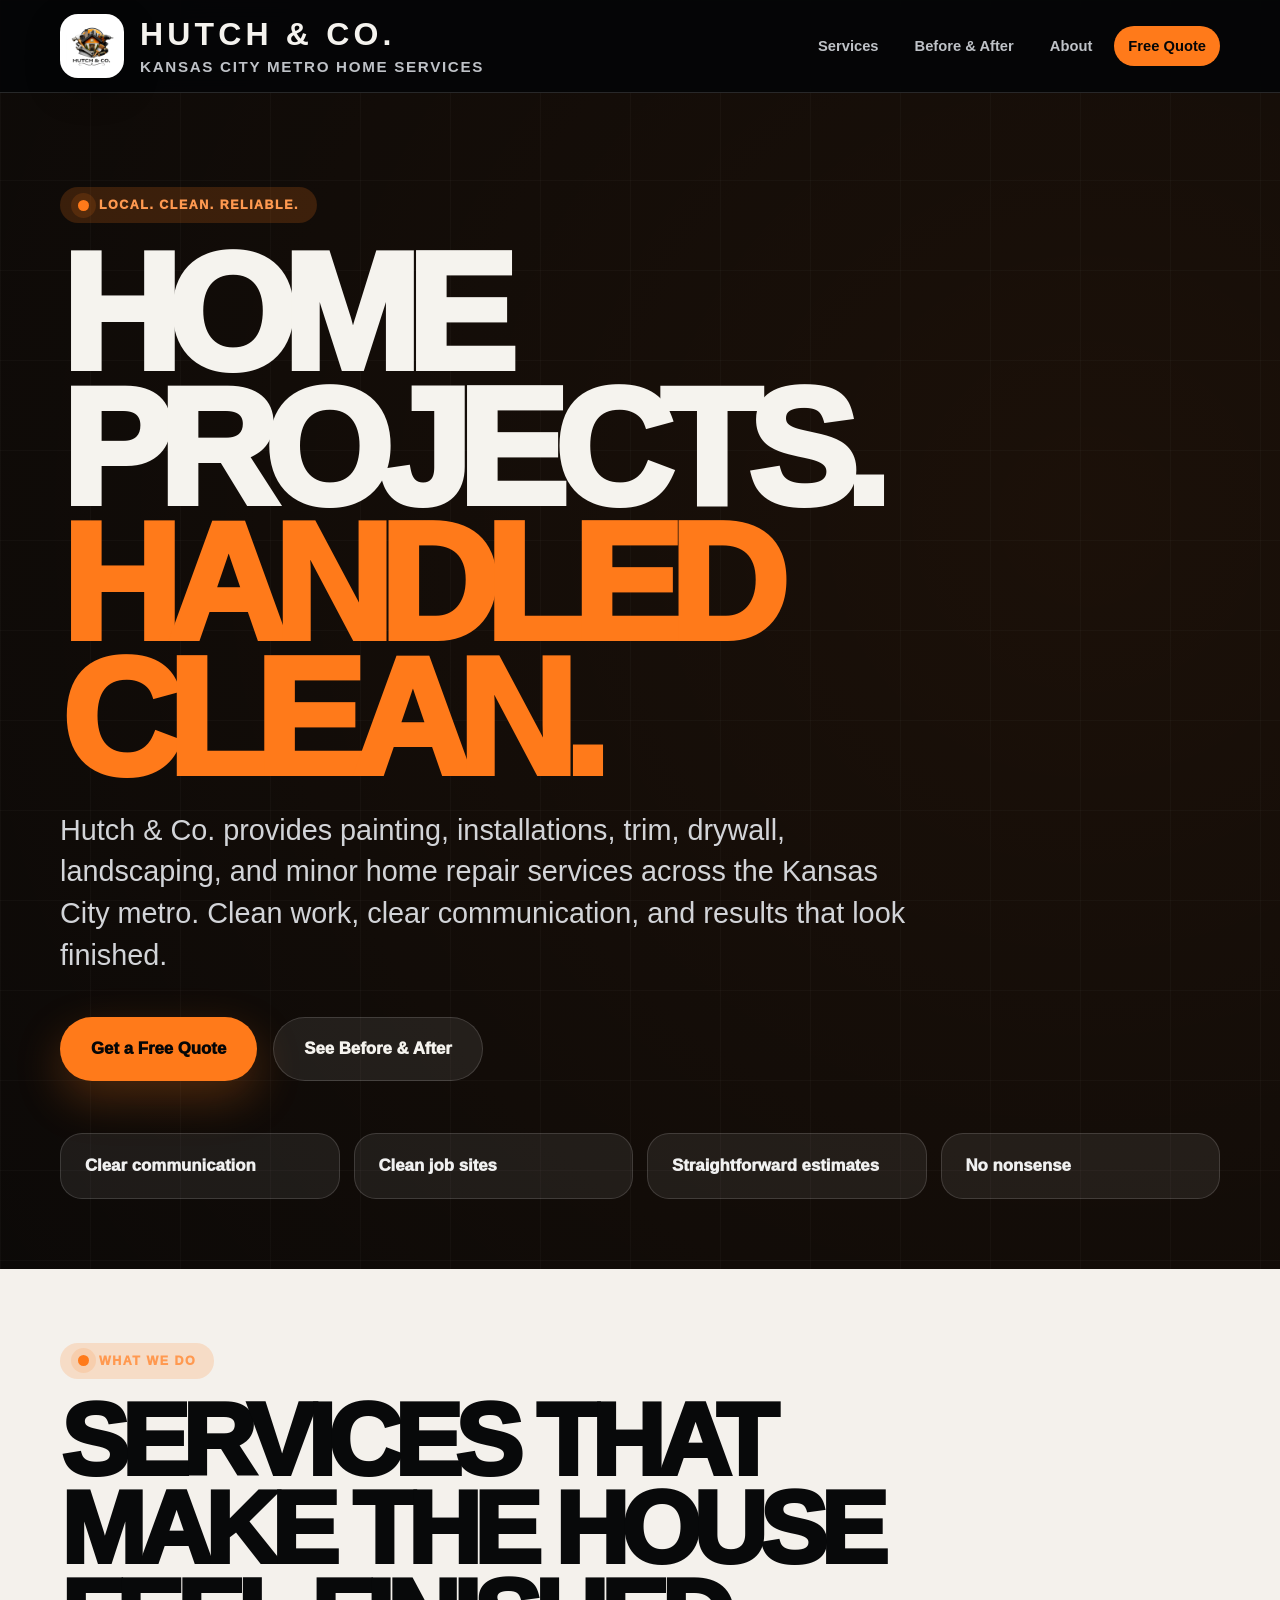
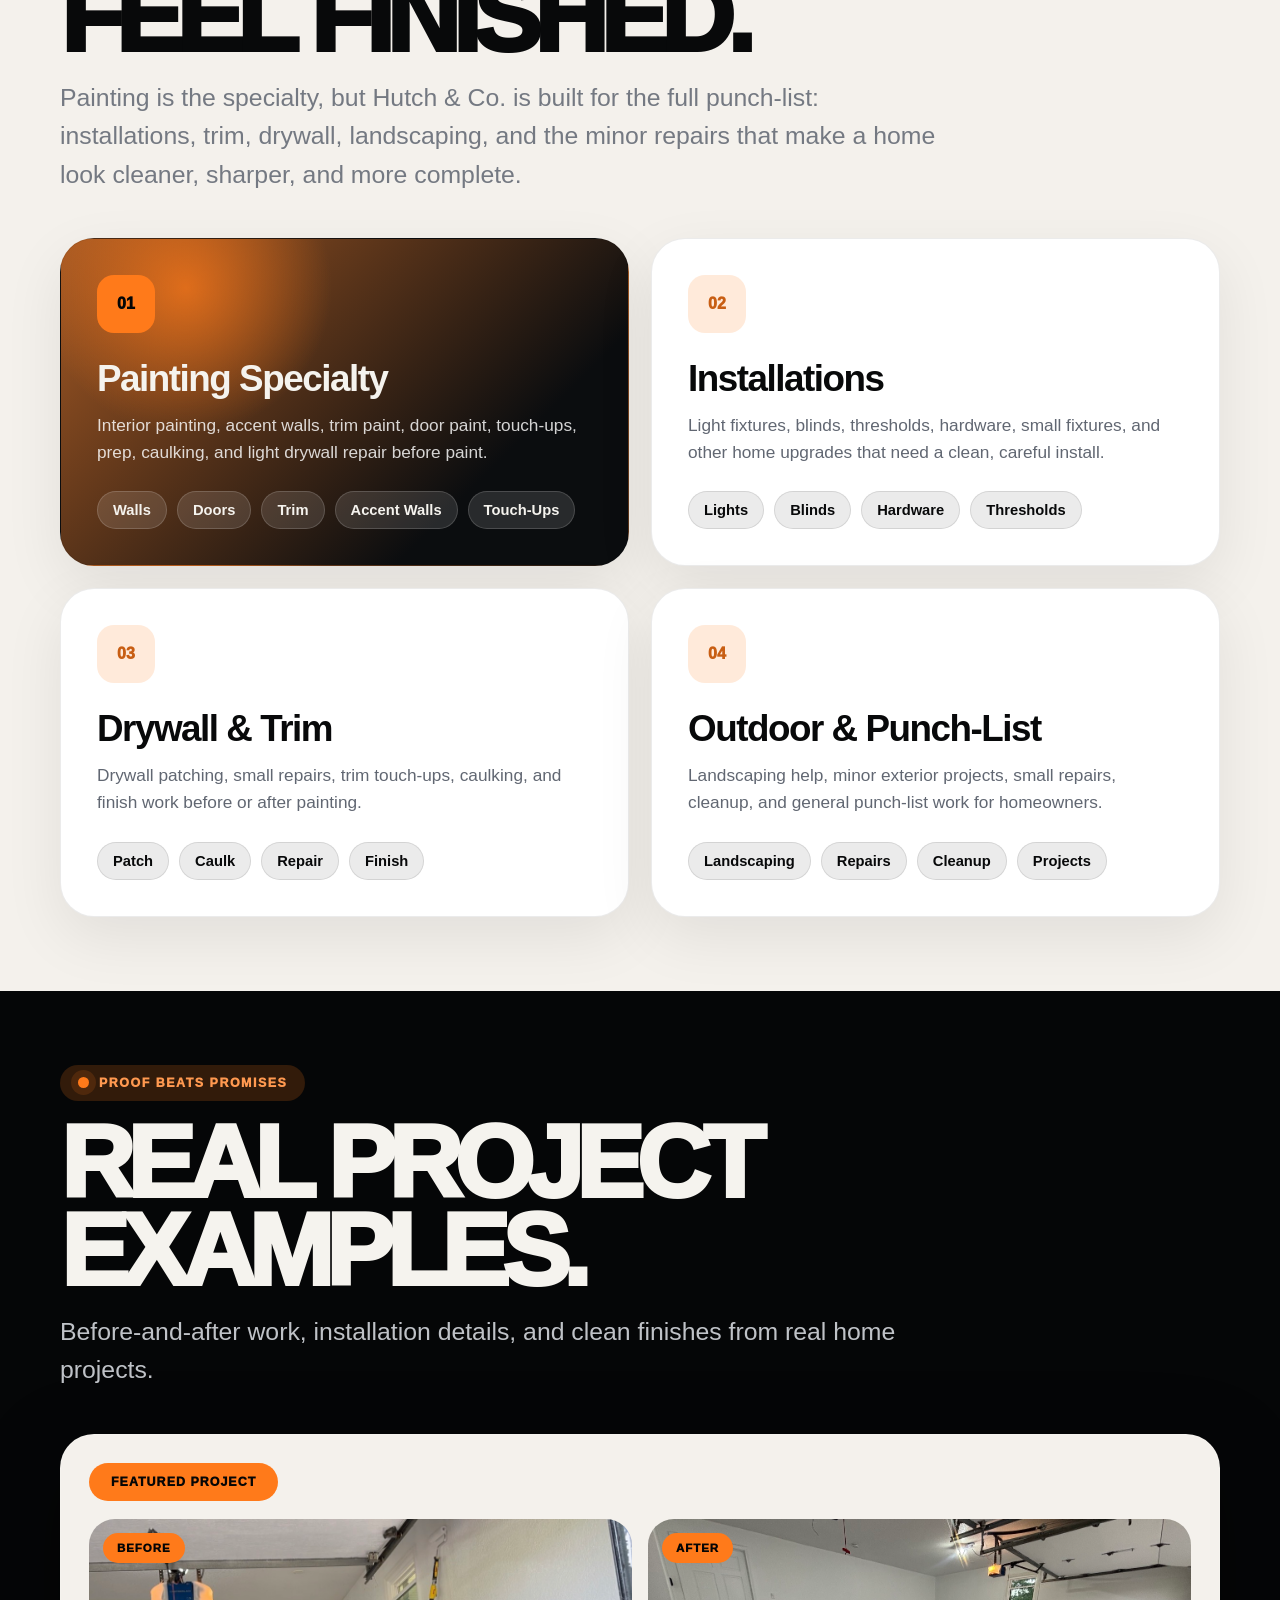
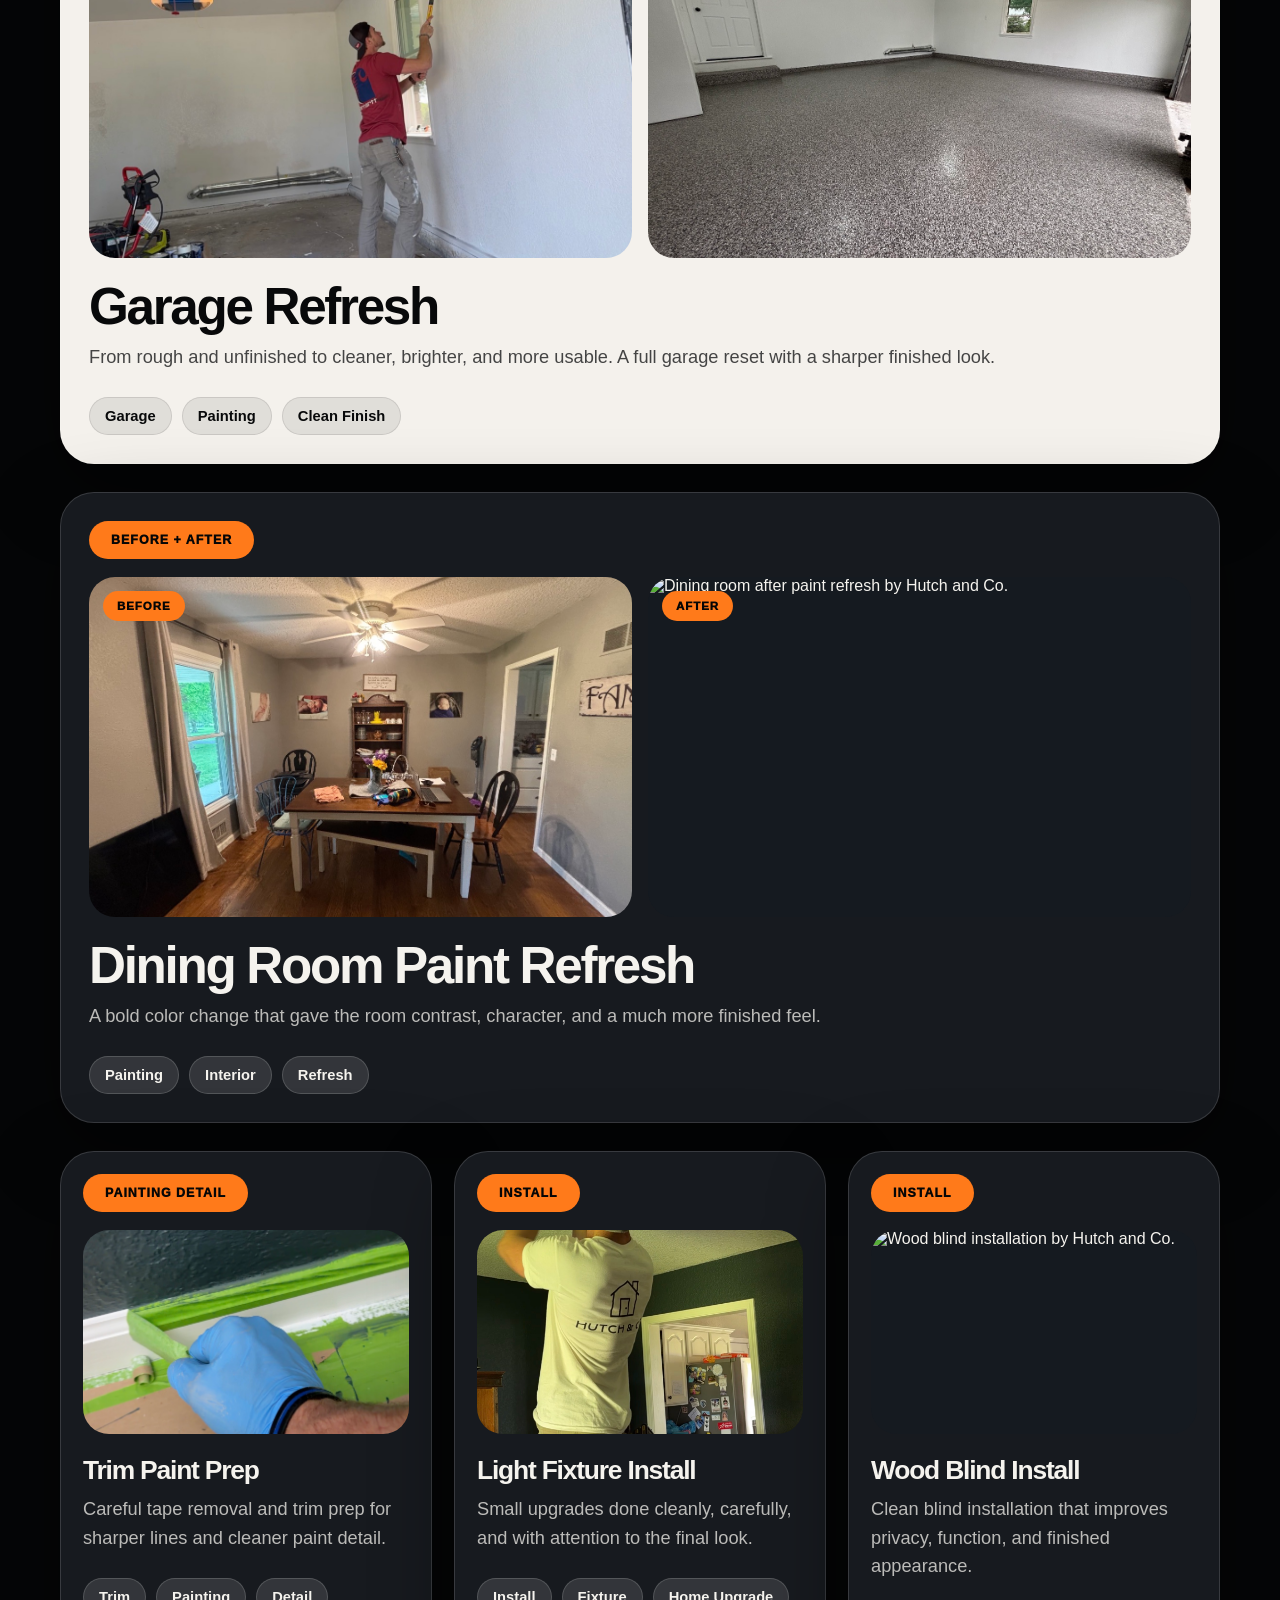
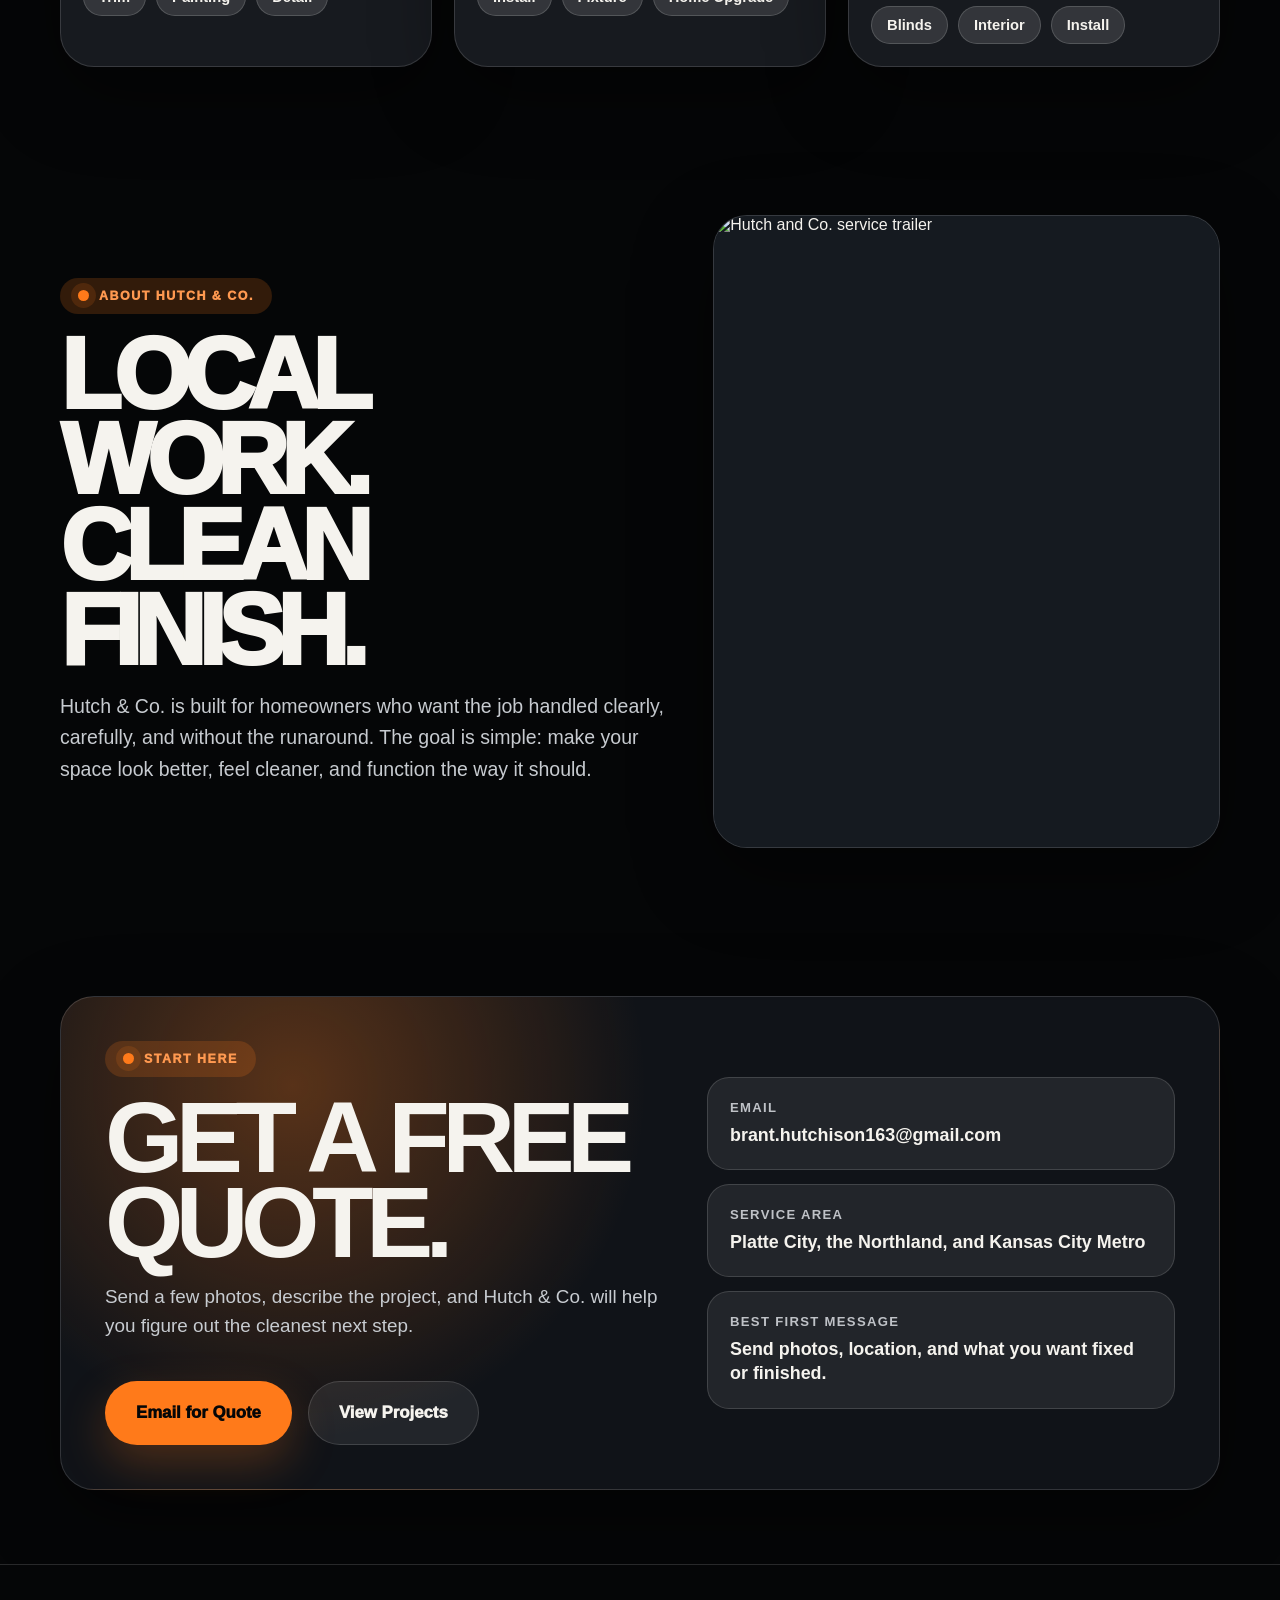
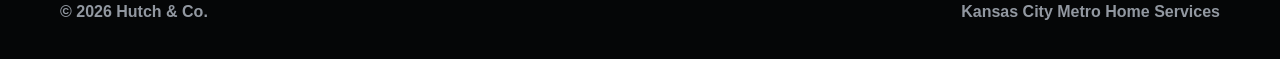
==== commit cbf5302c: "Create index.html" ====
--- a/index.html
+++ b/index.html
@@ -8,48 +8,31 @@
 
   <meta
     name="description"
-    content="Hutch & Co. provides painting, installations, trim, drywall, landscaping, and minor home repair services across the Kansas City metro. Clean work. Clear communication. Free quotes."
+    content="Hutch & Co. provides painting, installations, trim, drywall, landscaping, and minor home repair services across the Kansas City metro."
   />
 
-  <meta property="og:title" content="Hutch & Co. | Kansas City Metro Home Services" />
-  <meta property="og:description" content="Painting, installations, trim, drywall, landscaping, and minor home repairs across the Kansas City metro." />
-  <meta property="og:type" content="website" />
-  <meta property="og:image" content="assets/logo.jpg" />
-
-  <link rel="preconnect" href="https://fonts.googleapis.com" />
-  <link rel="preconnect" href="https://fonts.gstatic.com" crossorigin />
-
-  <link
-    href="https://fonts.googleapis.com/css2?family=Anton&family=Inter:wght@400;500;600;700;800;900&display=swap"
-    rel="stylesheet"
-  />
+  <link rel="icon" href="Logo2.jpg.PNG" />
 
   <style>
     :root {
-      --orange: #f47b20;
-      --orange-soft: #ff9b42;
-      --orange-dark: #bd5813;
-      --black: #07090c;
-      --charcoal: #1f252b;
-      --charcoal-2: #30363d;
-      --white: #ffffff;
-      --off-white: #f6f4f1;
-      --gray: #d7d7d7;
-      --muted: #727980;
-      --border-light: rgba(31, 37, 43, 0.11);
-      --border-dark: rgba(255, 255, 255, 0.14);
-      --shadow-soft: 0 18px 55px rgba(31, 37, 43, 0.12);
-      --shadow-heavy: 0 28px 90px rgba(0, 0, 0, 0.32);
-      --radius-xl: 34px;
-      --radius-lg: 26px;
-      --radius-md: 18px;
-      --max: 1180px;
+      --black: #050607;
+      --dark: #0b0d0f;
+      --card: #171a1f;
+      --card2: #20242a;
+      --white: #f5f3ee;
+      --muted: #bfc2c7;
+      --gray: #777d86;
+      --orange: #ff7a1a;
+      --orange2: #c85e13;
+      --cream: #f4f1ec;
+      --line: rgba(255, 255, 255, 0.14);
+      --shadow: 0 25px 80px rgba(0, 0, 0, 0.42);
+      --radius: 34px;
+      --max: 1160px;
     }
 
     * {
       box-sizing: border-box;
-      margin: 0;
-      padding: 0;
     }
 
     html {
@@ -57,18 +40,20 @@
     }
 
     body {
-      font-family: "Inter", system-ui, -apple-system, BlinkMacSystemFont, "Segoe UI", sans-serif;
-      color: var(--charcoal);
-      background:
-        radial-gradient(circle at top left, rgba(244, 123, 32, 0.16), transparent 34rem),
-        linear-gradient(180deg, #ffffff 0%, #f6f4f1 44%, #ffffff 100%);
-      line-height: 1.6;
+      margin: 0;
+      font-family: Arial, Helvetica, sans-serif;
+      background: var(--black);
+      color: var(--white);
       overflow-x: hidden;
     }
 
+    body.menu-open {
+      overflow: hidden;
+    }
+
     img {
+      display: block;
       max-width: 100%;
-      display: block;
     }
 
     a {
@@ -76,20 +61,139 @@
       text-decoration: none;
     }
 
-    button,
-    input,
-    select,
-    textarea {
-      font: inherit;
+    .page {
+      min-height: 100vh;
+      background:
+        linear-gradient(rgba(255,255,255,0.025) 1px, transparent 1px),
+        linear-gradient(90deg, rgba(255,255,255,0.025) 1px, transparent 1px),
+        radial-gradient(circle at 28% 40%, rgba(255,122,26,0.22), transparent 24%),
+        radial-gradient(circle at 85% 8%, rgba(255,122,26,0.09), transparent 32%),
+        #050607;
+      background-size: 90px 90px, 90px 90px, auto, auto, auto;
     }
 
     .container {
-      width: min(var(--max), calc(100% - 40px));
-      margin-inline: auto;
-    }
-
-    .section {
-      padding: 92px 0;
+      width: min(var(--max), calc(100% - 44px));
+      margin: 0 auto;
+    }
+
+    /* HEADER */
+
+    .site-header {
+      position: sticky;
+      top: 0;
+      z-index: 100;
+      background: rgba(5, 6, 7, 0.94);
+      backdrop-filter: blur(14px);
+      border-bottom: 1px solid var(--line);
+    }
+
+    .header-inner {
+      min-height: 92px;
+      display: flex;
+      align-items: center;
+      justify-content: space-between;
+      gap: 18px;
+    }
+
+    .brand {
+      display: flex;
+      align-items: center;
+      gap: 16px;
+      min-width: 0;
+    }
+
+    .logo-box {
+      width: 64px;
+      height: 64px;
+      border-radius: 18px;
+      background: #ffffff;
+      display: grid;
+      place-items: center;
+      overflow: hidden;
+      flex: 0 0 auto;
+      box-shadow: 0 12px 35px rgba(0,0,0,0.3);
+    }
+
+    .logo-box img {
+      width: 82%;
+      height: 82%;
+      object-fit: contain;
+    }
+
+    .logo-fallback {
+      display: none;
+      color: #08090a;
+      font-weight: 950;
+      font-size: 0.9rem;
+      letter-spacing: -0.08em;
+    }
+
+    .brand-text strong {
+      display: block;
+      font-size: clamp(1.2rem, 4vw, 2rem);
+      line-height: 1;
+      letter-spacing: 0.13em;
+      text-transform: uppercase;
+      white-space: nowrap;
+    }
+
+    .brand-text span {
+      display: block;
+      margin-top: 8px;
+      color: var(--muted);
+      font-size: clamp(0.68rem, 2.3vw, 0.95rem);
+      font-weight: 900;
+      letter-spacing: 0.11em;
+      text-transform: uppercase;
+      white-space: nowrap;
+    }
+
+    .desktop-nav {
+      display: flex;
+      align-items: center;
+      gap: 8px;
+    }
+
+    .desktop-nav a {
+      padding: 12px 14px;
+      border-radius: 999px;
+      color: var(--muted);
+      font-weight: 900;
+      font-size: 0.92rem;
+      transition: 0.2s ease;
+    }
+
+    .desktop-nav a:hover {
+      color: var(--white);
+      background: rgba(255,255,255,0.08);
+    }
+
+    .desktop-nav .quote-nav {
+      background: var(--orange);
+      color: #050607;
+    }
+
+    .menu-toggle {
+      display: none;
+      width: 58px;
+      height: 58px;
+      border-radius: 20px;
+      border: 1px solid var(--line);
+      background: rgba(255,255,255,0.08);
+      color: var(--white);
+      font-size: 1.75rem;
+      font-weight: 950;
+    }
+
+    .mobile-menu {
+      display: none;
+    }
+
+    /* HERO */
+
+    .hero {
+      padding: 94px 0 70px;
     }
 
     .eyebrow {
@@ -97,1052 +201,625 @@
       align-items: center;
       gap: 10px;
       width: fit-content;
-      padding: 7px 13px;
+      padding: 11px 18px;
       border-radius: 999px;
-      background: rgba(244, 123, 32, 0.14);
-      color: var(--orange-dark);
-      font-size: 0.76rem;
+      background: rgba(255,122,26,0.18);
+      color: #ff9950;
+      font-size: 0.78rem;
       font-weight: 950;
-      letter-spacing: 0.1em;
+      letter-spacing: 0.12em;
       text-transform: uppercase;
     }
 
     .eyebrow::before {
       content: "";
-      width: 8px;
-      height: 8px;
+      width: 11px;
+      height: 11px;
       border-radius: 999px;
       background: var(--orange);
-      box-shadow: 0 0 0 6px rgba(244, 123, 32, 0.16);
-    }
-
-    .section-header {
-      max-width: 790px;
-      margin-bottom: 42px;
-    }
-
-    .section-header h2 {
-      margin-top: 16px;
-      font-family: "Anton", Impact, sans-serif;
-      font-size: clamp(2.2rem, 4.5vw, 4.5rem);
-      line-height: 0.96;
-      color: var(--black);
-      letter-spacing: 0.01em;
+      box-shadow: 0 0 0 7px rgba(255,122,26,0.14);
+    }
+
+    .hero h1 {
+      max-width: 900px;
+      margin: 24px 0 22px;
+      font-size: clamp(4.35rem, 16vw, 10.3rem);
+      line-height: 0.82;
+      letter-spacing: -0.08em;
       text-transform: uppercase;
-    }
-
-    .section-header p {
-      margin-top: 18px;
-      color: var(--muted);
-      font-size: 1.08rem;
-      max-width: 720px;
-    }
-
-    .btn {
+      font-weight: 950;
+    }
+
+    .hero h1 span {
+      display: block;
+      color: var(--orange);
+    }
+
+    .hero p {
+      max-width: 850px;
+      margin: 0;
+      color: #d2d4d8;
+      font-size: clamp(1.16rem, 4vw, 1.8rem);
+      line-height: 1.45;
+    }
+
+    .hero-actions {
+      display: flex;
+      flex-wrap: wrap;
+      gap: 16px;
+      margin-top: 40px;
+    }
+
+    .button {
       display: inline-flex;
       align-items: center;
       justify-content: center;
-      min-height: 50px;
-      padding: 0 24px;
+      min-height: 64px;
+      padding: 0 30px;
       border-radius: 999px;
+      font-size: 1.05rem;
+      font-weight: 950;
       border: 1px solid transparent;
+    }
+
+    .button.primary {
+      background: var(--orange);
+      color: #050607;
+      box-shadow: 0 18px 45px rgba(255,122,26,0.25);
+    }
+
+    .button.secondary {
+      background: rgba(255,255,255,0.08);
+      border-color: var(--line);
+      color: var(--white);
+    }
+
+    .trust-stack {
+      display: grid;
+      grid-template-columns: repeat(4, 1fr);
+      gap: 14px;
+      margin-top: 52px;
+    }
+
+    .trust-item {
+      padding: 22px 24px;
+      border-radius: 22px;
+      background: rgba(255,255,255,0.07);
+      border: 1px solid var(--line);
+      color: #f0f0f0;
       font-weight: 950;
-      cursor: pointer;
-      white-space: nowrap;
-      transition: transform 0.18s ease, box-shadow 0.18s ease, background 0.18s ease;
-    }
-
-    .btn:hover {
-      transform: translateY(-2px);
-    }
-
-    .btn-primary {
-      background: linear-gradient(135deg, var(--orange), var(--orange-soft));
-      color: var(--black);
-      box-shadow: 0 16px 34px rgba(244, 123, 32, 0.3);
-    }
-
-    .btn-primary:hover {
-      box-shadow: 0 20px 44px rgba(244, 123, 32, 0.42);
-    }
-
-    .btn-ghost {
-      background: rgba(255, 255, 255, 0.08);
+      font-size: 1.05rem;
+    }
+
+    /* GENERAL SECTIONS */
+
+    section {
+      padding: 74px 0;
+    }
+
+    .section-light {
+      background: var(--cream);
+      color: #08090a;
+    }
+
+    .section-dark {
+      background: #050607;
       color: var(--white);
-      border-color: rgba(255, 255, 255, 0.2);
-      backdrop-filter: blur(10px);
-    }
-
-    /* Header */
-
-    .site-header {
-      position: sticky;
-      top: 0;
-      z-index: 100;
-      background: rgba(7, 9, 12, 0.92);
-      border-bottom: 1px solid rgba(255, 255, 255, 0.1);
-      backdrop-filter: blur(18px);
-    }
-
-    .nav {
-      height: 78px;
-      display: flex;
-      align-items: center;
-      justify-content: space-between;
-      gap: 24px;
-    }
-
-    .brand {
-      display: flex;
-      align-items: center;
-      gap: 14px;
+    }
+
+    .section-heading {
+      max-width: 880px;
+      margin-bottom: 44px;
+    }
+
+    .section-heading h2 {
+      margin: 18px 0;
+      font-size: clamp(3rem, 10vw, 6.4rem);
+      line-height: 0.86;
+      letter-spacing: -0.075em;
+      text-transform: uppercase;
+      font-weight: 950;
+    }
+
+    .section-heading p {
+      margin: 0;
+      color: #747982;
+      font-size: clamp(1.13rem, 3.5vw, 1.55rem);
+      line-height: 1.55;
+    }
+
+    .section-dark .section-heading p {
+      color: #bfc2c7;
+    }
+
+    /* SERVICES */
+
+    .services-grid {
+      display: grid;
+      grid-template-columns: repeat(2, 1fr);
+      gap: 22px;
+    }
+
+    .service-card {
+      min-height: 285px;
+      padding: 36px;
+      border-radius: var(--radius);
+      background: #ffffff;
+      border: 1px solid rgba(0,0,0,0.08);
+      box-shadow: 0 20px 60px rgba(0,0,0,0.08);
+    }
+
+    .service-card.feature {
+      background:
+        radial-gradient(circle at 22% 15%, rgba(255,122,26,0.75), transparent 28%),
+        linear-gradient(135deg, #a75a24, #0b0d0f 74%);
       color: var(--white);
-      min-width: 0;
-    }
-
-    .brand-mark {
+    }
+
+    .number {
       width: 58px;
       height: 58px;
-      flex: 0 0 58px;
-      border-radius: 16px;
-      background: var(--white);
+      border-radius: 17px;
       display: grid;
       place-items: center;
-      padding: 6px;
-      box-shadow: 0 10px 30px rgba(0, 0, 0, 0.32);
+      background: rgba(255,122,26,0.16);
+      color: var(--orange2);
+      font-weight: 950;
+      margin-bottom: 28px;
+    }
+
+    .service-card.feature .number {
+      background: var(--orange);
+      color: #050607;
+    }
+
+    .service-card h3 {
+      margin: 0 0 14px;
+      font-size: clamp(1.65rem, 4.5vw, 2.3rem);
+      line-height: 1;
+      letter-spacing: -0.04em;
+    }
+
+    .service-card p {
+      margin: 0;
+      color: #616772;
+      font-size: 1.08rem;
+      line-height: 1.55;
+    }
+
+    .service-card.feature p {
+      color: rgba(255,255,255,0.82);
+    }
+
+    .tag-row {
+      display: flex;
+      flex-wrap: wrap;
+      gap: 10px;
+      margin-top: 26px;
+    }
+
+    .tag-row span {
+      display: inline-flex;
+      padding: 10px 15px;
+      border-radius: 999px;
+      background: rgba(0,0,0,0.08);
+      border: 1px solid rgba(0,0,0,0.1);
+      font-weight: 900;
+      font-size: 0.92rem;
+    }
+
+    .service-card.feature .tag-row span,
+    .project-card.dark .tag-row span {
+      background: rgba(255,255,255,0.12);
+      border-color: rgba(255,255,255,0.16);
+    }
+
+    /* PROJECTS */
+
+    .project-grid {
+      display: grid;
+      grid-template-columns: 1fr;
+      gap: 28px;
+    }
+
+    .project-card {
+      position: relative;
       overflow: hidden;
-    }
-
-    .brand-mark img {
-      width: 100%;
-      height: 100%;
-      object-fit: contain;
-    }
-
-    .brand-fallback {
-      display: none;
-      font-family: "Anton", Impact, sans-serif;
-      color: var(--orange);
-      background: var(--black);
-      width: 100%;
-      height: 100%;
-      border-radius: 12px;
-      place-items: center;
-      letter-spacing: 0.04em;
-    }
-
-    .brand-copy {
-      min-width: 0;
-    }
-
-    .brand-copy strong {
-      display: block;
+      border-radius: var(--radius);
+      padding: 28px;
+      background: var(--cream);
+      color: #08090a;
+      box-shadow: var(--shadow);
+      border: 1px solid rgba(255,255,255,0.12);
+    }
+
+    .project-card.dark {
+      background: var(--card);
       color: var(--white);
-      font-size: 1.18rem;
-      line-height: 1;
-      letter-spacing: 0.11em;
-      white-space: nowrap;
-    }
-
-    .brand-copy span {
-      display: block;
-      margin-top: 5px;
-      color: rgba(255, 255, 255, 0.68);
-      font-size: 0.76rem;
-      font-weight: 850;
+      border: 1px solid var(--line);
+    }
+
+    .project-badge {
+      display: inline-flex;
+      width: fit-content;
+      margin-bottom: 18px;
+      padding: 12px 22px;
+      border-radius: 999px;
+      background: var(--orange);
+      color: #060606;
+      font-size: 0.78rem;
+      font-weight: 950;
       letter-spacing: 0.08em;
       text-transform: uppercase;
-      white-space: nowrap;
-    }
-
-    .nav-links {
-      display: flex;
-      align-items: center;
-      gap: 26px;
-      color: rgba(255, 255, 255, 0.78);
-      font-size: 0.92rem;
-      font-weight: 850;
-    }
-
-    .nav-links a:not(.btn) {
+    }
+
+    .before-after-grid {
+      display: grid;
+      grid-template-columns: 1fr 1fr;
+      gap: 16px;
+      margin-bottom: 24px;
+    }
+
+    .before-after-panel {
       position: relative;
-    }
-
-    .nav-links a:not(.btn)::after {
-      content: "";
+      margin: 0;
+      overflow: hidden;
+      border-radius: 26px;
+      background: #151a20;
+    }
+
+    .before-after-panel img {
+      width: 100%;
+      aspect-ratio: 16 / 10;
+      object-fit: cover;
+      background: #151a20;
+    }
+
+    .image-label {
       position: absolute;
-      left: 0;
-      bottom: -7px;
-      width: 0;
-      height: 2px;
-      background: var(--orange);
-      transition: width 0.18s ease;
-    }
-
-    .nav-links a:not(.btn):hover {
-      color: var(--white);
-    }
-
-    .nav-links a:not(.btn):hover::after {
-      width: 100%;
-    }
-
-    .menu-toggle {
-      display: none;
-      width: 46px;
-      height: 46px;
-      border-radius: 15px;
-      border: 1px solid rgba(255, 255, 255, 0.16);
-      background: rgba(255, 255, 255, 0.08);
-      color: var(--white);
-      font-size: 1.4rem;
-      cursor: pointer;
-    }
-
-    /* Hero */
-
-    .hero {
-      position: relative;
-      min-height: 780px;
-      display: grid;
-      align-items: center;
-      color: var(--white);
-      background:
-        linear-gradient(90deg, rgba(7, 9, 12, 0.96) 0%, rgba(7, 9, 12, 0.84) 48%, rgba(7, 9, 12, 0.48) 100%),
-        radial-gradient(circle at 80% 35%, rgba(244, 123, 32, 0.22), transparent 22rem),
-        linear-gradient(135deg, #14181d, #2f363d);
-      isolation: isolate;
-      overflow: hidden;
-    }
-
-    .hero::before {
-      content: "";
-      position: absolute;
-      inset: 0;
-      background-image:
-        linear-gradient(rgba(255,255,255,0.035) 1px, transparent 1px),
-        linear-gradient(90deg, rgba(255,255,255,0.035) 1px, transparent 1px);
-      background-size: 42px 42px;
-      opacity: 0.28;
-      z-index: -2;
-    }
-
-    .hero::after {
-      content: "";
-      position: absolute;
-      inset: auto 0 0;
-      height: 240px;
-      background: linear-gradient(0deg, rgba(7, 9, 12, 0.96), transparent);
-      z-index: -1;
-    }
-
-    .hero-grid {
-      display: grid;
-      grid-template-columns: 1.04fr 0.96fr;
-      align-items: center;
-      gap: 52px;
-      padding: 98px 0;
-    }
-
-    .hero h1 {
-      margin-top: 18px;
-      font-family: "Anton", Impact, sans-serif;
-      font-size: clamp(3.2rem, 7.2vw, 7rem);
-      line-height: 0.91;
-      letter-spacing: 0.01em;
-      text-transform: uppercase;
-    }
-
-    .hero h1 span {
-      color: var(--orange);
-      text-shadow: 0 10px 42px rgba(244, 123, 32, 0.3);
-    }
-
-    .hero p {
-      margin-top: 24px;
-      max-width: 675px;
-      color: rgba(255, 255, 255, 0.82);
-      font-size: 1.18rem;
-    }
-
-    .hero-actions {
-      display: flex;
-      flex-wrap: wrap;
-      gap: 14px;
-      margin-top: 34px;
-    }
-
-    .hero-points {
-      display: grid;
-      grid-template-columns: repeat(2, minmax(0, 1fr));
-      gap: 14px;
-      max-width: 625px;
-      margin-top: 34px;
-    }
-
-    .hero-point {
-      padding: 15px 17px;
-      border: 1px solid rgba(255, 255, 255, 0.13);
-      border-radius: 18px;
-      background: rgba(255, 255, 255, 0.07);
-      backdrop-filter: blur(12px);
-      color: rgba(255, 255, 255, 0.9);
-      font-weight: 850;
-    }
-
-    .hero-card {
-      position: relative;
-      justify-self: end;
-      width: min(450px, 100%);
-      padding: 24px;
-      border-radius: var(--radius-xl);
-      background: rgba(255, 255, 255, 0.94);
-      color: var(--black);
-      box-shadow: var(--shadow-heavy);
-      transform: rotate(1deg);
-    }
-
-    .hero-badge {
-      position: absolute;
-      top: 16px;
-      left: 16px;
-      z-index: 4;
-      display: inline-flex;
-      padding: 9px 13px;
+      top: 14px;
+      left: 14px;
+      z-index: 2;
+      padding: 9px 14px;
       border-radius: 999px;
       background: var(--orange);
-      color: var(--black);
+      color: #050505;
       font-size: 0.72rem;
       font-weight: 950;
       letter-spacing: 0.08em;
       text-transform: uppercase;
-      box-shadow: 0 12px 28px rgba(244, 123, 32, 0.38);
-    }
-
-    .image-box {
-      position: relative;
+    }
+
+    .project-image {
       width: 100%;
-      overflow: hidden;
-      border-radius: 24px;
-      background:
-        radial-gradient(circle at 30% 20%, rgba(244, 123, 32, 0.28), transparent 30%),
-        linear-gradient(145deg, #2f363d, #11151a);
+      aspect-ratio: 16 / 10;
+      object-fit: cover;
+      border-radius: 26px;
+      margin-bottom: 24px;
+      background: #151a20;
+    }
+
+    .project-content h3 {
+      margin: 0 0 12px;
+      font-size: clamp(2rem, 5vw, 3.2rem);
+      line-height: 0.96;
+      letter-spacing: -0.045em;
+    }
+
+    .project-content p {
+      margin: 0;
+      color: inherit;
+      opacity: 0.74;
+      font-size: 1.14rem;
+      line-height: 1.55;
+    }
+
+    .mini-projects {
       display: grid;
-      place-items: center;
-      isolation: isolate;
-    }
-
-    .image-box.hero-image {
-      aspect-ratio: 4 / 3;
-    }
-
-    .image-box.project-image {
-      aspect-ratio: 1.35 / 1;
-    }
-
-    .image-box img {
-      width: 100%;
-      height: 100%;
-      object-fit: cover;
-      position: relative;
-      z-index: 2;
-    }
-
-    .image-fallback {
-      position: absolute;
-      inset: 0;
+      grid-template-columns: repeat(3, 1fr);
+      gap: 22px;
+      margin-top: 28px;
+    }
+
+    .mini-projects .project-card {
+      padding: 22px;
+    }
+
+    .mini-projects .project-content h3 {
+      font-size: 1.65rem;
+    }
+
+    /* ABOUT */
+
+    .about-band {
       display: grid;
-      place-items: center;
-      padding: 26px;
-      text-align: center;
-      color: rgba(255, 255, 255, 0.86);
-      z-index: 1;
-    }
-
-    .image-fallback strong {
-      display: block;
-      font-family: "Anton", Impact, sans-serif;
-      font-size: clamp(1.7rem, 4vw, 2.8rem);
-      line-height: 0.95;
-      text-transform: uppercase;
-      color: var(--white);
-    }
-
-    .image-fallback span {
-      display: block;
-      margin-top: 10px;
-      color: rgba(255, 255, 255, 0.72);
-      font-weight: 700;
-    }
-
-    .hero-card h3 {
-      margin-top: 18px;
-      font-size: 1.38rem;
-      line-height: 1.12;
-    }
-
-    .hero-card p {
-      margin-top: 8px;
-      color: var(--muted);
-      font-size: 0.98rem;
-    }
-
-    /* Services */
-
-    .services-grid {
-      display: grid;
-      grid-template-columns: 1.2fr 1fr 1fr;
-      gap: 18px;
-    }
-
-    .service-card {
-      position: relative;
-      min-height: 245px;
-      padding: 26px;
-      border-radius: 24px;
-      background: var(--white);
-      border: 1px solid var(--border-light);
-      box-shadow: var(--shadow-soft);
-      overflow: hidden;
-      transition: transform 0.18s ease, box-shadow 0.18s ease;
-    }
-
-    .service-card:hover {
-      transform: translateY(-5px);
-      box-shadow: 0 26px 70px rgba(31, 37, 43, 0.16);
-    }
-
-    .service-card.featured {
-      grid-row: span 2;
-      min-height: 508px;
-      display: flex;
-      flex-direction: column;
-      justify-content: flex-end;
-      color: var(--white);
-      background:
-        linear-gradient(150deg, rgba(244, 123, 32, 0.82), rgba(7, 9, 12, 0.95)),
-        url("assets/dining.jpg") center / cover no-repeat;
-    }
-
-    .service-card.featured::before {
-      content: "";
-      position: absolute;
-      inset: 0;
-      background: linear-gradient(0deg, rgba(7, 9, 12, 0.74), rgba(7, 9, 12, 0.12));
-    }
-
-    .service-card > * {
-      position: relative;
-      z-index: 2;
-    }
-
-    .service-num {
-      display: inline-flex;
-      width: 42px;
-      height: 42px;
-      align-items: center;
-      justify-content: center;
-      margin-bottom: 18px;
-      border-radius: 14px;
-      background: rgba(244, 123, 32, 0.13);
-      color: var(--orange-dark);
-      font-weight: 950;
-    }
-
-    .featured .service-num {
-      background: var(--orange);
-      color: var(--black);
-    }
-
-    .service-card h3 {
-      margin-bottom: 12px;
-      font-size: 1.45rem;
-      line-height: 1.1;
-    }
-
-    .service-card p {
-      color: var(--muted);
-    }
-
-    .featured p {
-      color: rgba(255, 255, 255, 0.82);
-    }
-
-    .service-list {
-      display: flex;
-      flex-wrap: wrap;
-      gap: 8px;
-      margin-top: 18px;
-    }
-
-    .service-list span {
-      padding: 7px 10px;
-      border-radius: 999px;
-      background: rgba(31, 37, 43, 0.07);
-      color: var(--charcoal);
-      font-size: 0.8rem;
-      font-weight: 800;
-    }
-
-    .featured .service-list span {
-      background: rgba(255, 255, 255, 0.15);
-      color: var(--white);
-    }
-
-    /* Work */
-
-    .work {
-      position: relative;
-      overflow: hidden;
-      background: var(--black);
-      color: var(--white);
-    }
-
-    .work::before {
-      content: "";
-      position: absolute;
-      top: -180px;
-      right: -140px;
-      width: 520px;
-      height: 520px;
-      border-radius: 50%;
-      background: rgba(244, 123, 32, 0.16);
-      filter: blur(8px);
-    }
-
-    .work .section-header h2 {
-      color: var(--white);
-    }
-
-    .work .section-header p {
-      color: rgba(255, 255, 255, 0.7);
-    }
-
-    .project-grid {
-      position: relative;
-      z-index: 2;
-      display: grid;
-      grid-template-columns: repeat(2, minmax(0, 1fr));
-      gap: 24px;
-    }
-
-    .project-card {
-      padding: 18px;
-      border-radius: var(--radius-xl);
-      background: rgba(255, 255, 255, 0.07);
-      border: 1px solid rgba(255, 255, 255, 0.12);
-      box-shadow: var(--shadow-heavy);
-      backdrop-filter: blur(12px);
-    }
-
-    .project-tag {
-      position: absolute;
-      top: 14px;
-      left: 14px;
-      z-index: 4;
-      padding: 8px 12px;
-      border-radius: 999px;
-      background: var(--orange);
-      color: var(--black);
-      font-size: 0.72rem;
-      font-weight: 950;
-      letter-spacing: 0.08em;
-      text-transform: uppercase;
-    }
-
-    .project-content {
-      padding: 20px 6px 4px;
-    }
-
-    .project-content h3 {
-      margin-bottom: 8px;
-      font-size: 1.45rem;
-      line-height: 1.12;
-    }
-
-    .project-content p {
-      color: rgba(255, 255, 255, 0.72);
-    }
-
-    .project-meta {
-      display: flex;
-      flex-wrap: wrap;
-      gap: 8px;
-      margin-top: 16px;
-    }
-
-    .project-meta span {
-      padding: 7px 10px;
-      border-radius: 999px;
-      border: 1px solid rgba(255, 255, 255, 0.13);
-      color: rgba(255, 255, 255, 0.84);
-      font-size: 0.78rem;
-      font-weight: 800;
-    }
-
-    /* On the job */
-
-    .job-grid {
-      display: grid;
-      grid-template-columns: 0.9fr 1.1fr;
+      grid-template-columns: 1.1fr 0.9fr;
       gap: 34px;
       align-items: center;
     }
 
-    .job-photo {
-      border-radius: var(--radius-xl);
+    .about-copy h2 {
+      margin: 18px 0;
+      font-size: clamp(3rem, 10vw, 6.2rem);
+      line-height: 0.86;
+      letter-spacing: -0.075em;
+      text-transform: uppercase;
+      font-weight: 950;
+    }
+
+    .about-copy p {
+      margin: 0;
+      color: #c7cbd0;
+      font-size: 1.22rem;
+      line-height: 1.6;
+    }
+
+    .about-image {
+      border-radius: var(--radius);
       overflow: hidden;
-      box-shadow: var(--shadow-heavy);
-      border: 10px solid var(--white);
-      background: var(--charcoal);
-    }
-
-    .job-photo img {
+      border: 1px solid var(--line);
+      box-shadow: var(--shadow);
+      background: #151a20;
+    }
+
+    .about-image img {
       width: 100%;
       aspect-ratio: 4 / 5;
       object-fit: cover;
-    }
-
-    .job-card {
-      padding: 34px;
-      border-radius: var(--radius-xl);
-      background: var(--white);
-      border: 1px solid var(--border-light);
-      box-shadow: var(--shadow-soft);
-    }
-
-    .job-card h2 {
-      margin-top: 16px;
-      font-family: "Anton", Impact, sans-serif;
-      font-size: clamp(2.2rem, 4vw, 4.5rem);
-      line-height: 0.96;
-      color: var(--black);
+      background: #151a20;
+    }
+
+    /* CONTACT */
+
+    .contact-box {
+      border-radius: var(--radius);
+      padding: 44px;
+      background:
+        radial-gradient(circle at 20% 18%, rgba(255,122,26,0.3), transparent 35%),
+        #101318;
+      border: 1px solid var(--line);
+      box-shadow: var(--shadow);
+      display: grid;
+      grid-template-columns: 1.1fr 0.9fr;
+      gap: 30px;
+      align-items: center;
+    }
+
+    .contact-box h2 {
+      margin: 18px 0;
+      font-size: clamp(3rem, 10vw, 6.3rem);
+      line-height: 0.84;
+      letter-spacing: -0.075em;
       text-transform: uppercase;
     }
 
-    .job-card p {
-      margin-top: 18px;
-      color: var(--muted);
-      font-size: 1.08rem;
-    }
-
-    .job-list {
+    .contact-box p {
+      margin: 0;
+      color: #c7cbd0;
+      font-size: 1.18rem;
+      line-height: 1.55;
+    }
+
+    .contact-methods {
       display: grid;
-      gap: 12px;
-      margin-top: 24px;
-    }
-
-    .job-list div {
-      padding: 14px 16px;
-      border-radius: 16px;
-      background: rgba(244, 123, 32, 0.1);
-      font-weight: 850;
-      color: var(--charcoal);
-    }
-
-    /* Why */
-
-    .why-grid {
-      display: grid;
-      grid-template-columns: 0.92fr 1.08fr;
-      gap: 36px;
-      align-items: center;
-    }
-
-    .why-panel {
-      padding: 30px;
-      border-radius: var(--radius-xl);
-      background:
-        radial-gradient(circle at 25% 15%, rgba(244, 123, 32, 0.22), transparent 16rem),
-        linear-gradient(145deg, var(--charcoal), var(--black));
-      color: var(--white);
-      box-shadow: var(--shadow-heavy);
-    }
-
-    .why-logo {
-      width: 172px;
-      min-height: 100px;
-      margin-bottom: 28px;
-      border-radius: 22px;
-      background: var(--white);
-      padding: 12px;
-      display: grid;
-      place-items: center;
-      overflow: hidden;
-    }
-
-    .why-logo img {
-      width: 100%;
-      height: auto;
-      object-fit: contain;
-    }
-
-    .why-panel h2 {
-      font-family: "Anton", Impact, sans-serif;
-      font-size: clamp(2.2rem, 4vw, 4.4rem);
-      line-height: 0.95;
-      text-transform: uppercase;
-    }
-
-    .why-panel p {
-      margin-top: 18px;
-      color: rgba(255, 255, 255, 0.74);
-    }
-
-    .why-list {
-      display: grid;
-      gap: 16px;
-    }
-
-    .why-item {
+      gap: 14px;
+    }
+
+    .contact-method {
+      display: block;
       padding: 22px;
       border-radius: 22px;
-      background: var(--white);
-      border: 1px solid var(--border-light);
-      box-shadow: var(--shadow-soft);
-    }
-
-    .why-item strong {
-      display: flex;
-      align-items: center;
-      gap: 10px;
+      background: rgba(255,255,255,0.08);
+      border: 1px solid var(--line);
+    }
+
+    .contact-method span {
+      display: block;
       margin-bottom: 8px;
-      font-size: 1.1rem;
-    }
-
-    .why-item strong::before {
-      content: "✓";
-      display: inline-flex;
-      width: 28px;
-      height: 28px;
-      align-items: center;
-      justify-content: center;
-      border-radius: 999px;
-      background: rgba(244, 123, 32, 0.13);
-      color: var(--orange-dark);
-      font-weight: 950;
-      flex: 0 0 auto;
-    }
-
-    .why-item p {
       color: var(--muted);
-    }
-
-    /* Contact */
-
-    .cta {
-      padding: 78px 0;
-      background:
-        linear-gradient(135deg, rgba(244, 123, 32, 0.94), rgba(7, 9, 12, 0.96)),
-        radial-gradient(circle at 18% 20%, rgba(255, 255, 255, 0.2), transparent 24rem),
-        linear-gradient(145deg, #212831, #080a0d);
+      font-size: 0.82rem;
+      font-weight: 900;
+      letter-spacing: 0.1em;
+      text-transform: uppercase;
+    }
+
+    .contact-method strong {
+      display: block;
       color: var(--white);
-    }
-
-    .cta-box {
-      display: grid;
-      grid-template-columns: 1.08fr 0.92fr;
-      gap: 34px;
-      align-items: center;
-    }
-
-    .cta h2 {
-      margin-top: 16px;
-      font-family: "Anton", Impact, sans-serif;
-      font-size: clamp(2.4rem, 5vw, 5.2rem);
-      line-height: 0.95;
-      text-transform: uppercase;
-    }
-
-    .cta p {
-      margin-top: 16px;
-      max-width: 650px;
-      color: rgba(255, 255, 255, 0.82);
-      font-size: 1.1rem;
-    }
-
-    .contact-card {
-      padding: 26px;
-      border-radius: var(--radius-xl);
-      background: rgba(255, 255, 255, 0.96);
-      color: var(--black);
-      box-shadow: var(--shadow-heavy);
-    }
-
-    .contact-card h3 {
-      margin-bottom: 14px;
-      font-size: 1.35rem;
-    }
-
-    .contact-lines {
-      display: grid;
-      gap: 10px;
-      margin-bottom: 20px;
-    }
-
-    .contact-lines a {
+      font-size: 1.12rem;
+      line-height: 1.35;
+      word-break: break-word;
+    }
+
+    /* FOOTER */
+
+    footer {
+      padding: 38px 0;
+      background: #050607;
+      border-top: 1px solid var(--line);
+      color: #9298a1;
+      font-weight: 800;
+    }
+
+    .footer-inner {
       display: flex;
       justify-content: space-between;
-      gap: 18px;
-      padding: 12px 0;
-      border-bottom: 1px solid rgba(31, 37, 43, 0.09);
-      font-weight: 800;
-    }
-
-    .contact-lines small {
-      color: var(--muted);
-      font-size: 0.68rem;
-      font-weight: 950;
-      letter-spacing: 0.08em;
-      text-transform: uppercase;
-    }
-
-    .quote-form {
-      display: grid;
-      gap: 12px;
-    }
-
-    .quote-form input,
-    .quote-form select,
-    .quote-form textarea {
-      width: 100%;
-      min-height: 48px;
-      padding: 12px 14px;
-      border-radius: 14px;
-      border: 1px solid rgba(31, 37, 43, 0.12);
-      background: #fff;
-      color: var(--black);
-      outline: none;
-    }
-
-    .quote-form textarea {
-      min-height: 110px;
-      resize: vertical;
-    }
-
-    .quote-form input:focus,
-    .quote-form select:focus,
-    .quote-form textarea:focus {
-      border-color: var(--orange);
-      box-shadow: 0 0 0 4px rgba(244, 123, 32, 0.12);
-    }
-
-    .quote-form button {
-      width: 100%;
-      border: 0;
-    }
-
-    /* Footer */
-
-    .footer {
-      padding: 34px 0;
-      background: var(--black);
-      color: rgba(255, 255, 255, 0.72);
-    }
-
-    .footer-inner {
-      display: flex;
-      align-items: center;
-      justify-content: space-between;
-      gap: 24px;
       flex-wrap: wrap;
-    }
-
-    .footer-brand {
-      display: flex;
-      align-items: center;
-      gap: 12px;
-    }
-
-    .footer-mark {
-      width: 46px;
-      height: 46px;
-      border-radius: 12px;
-      background: var(--white);
-      padding: 5px;
-      display: grid;
-      place-items: center;
-      overflow: hidden;
-    }
-
-    .footer-mark img {
-      width: 100%;
-      height: 100%;
-      object-fit: contain;
-    }
-
-    .footer-brand strong {
-      display: block;
-      color: var(--white);
-      letter-spacing: 0.08em;
-    }
-
-    .footer-brand p {
-      font-size: 0.88rem;
-    }
-
-    .footer-links {
-      display: flex;
-      gap: 18px;
-      flex-wrap: wrap;
-      font-weight: 800;
-    }
-
-    .footer-links a:hover {
-      color: var(--orange);
-    }
-
-    img.broken-image {
-      display: none !important;
-    }
-
-    /* Mobile */
-
-    @media (max-width: 920px) {
+      gap: 16px;
+    }
+
+    /* RESPONSIVE */
+
+    @media (max-width: 900px) {
+      .container {
+        width: min(100% - 34px, var(--max));
+      }
+
+      .header-inner {
+        min-height: 86px;
+      }
+
+      .logo-box {
+        width: 58px;
+        height: 58px;
+        border-radius: 17px;
+      }
+
+      .desktop-nav {
+        display: none;
+      }
+
       .menu-toggle {
-        display: inline-grid;
+        display: grid;
         place-items: center;
       }
 
-      .nav-links {
+      .mobile-menu {
         position: fixed;
-        inset: 78px 20px auto 20px;
+        inset: 86px 0 auto 0;
+        z-index: 99;
         display: none;
-        flex-direction: column;
-        align-items: stretch;
         padding: 18px;
-        border-radius: 20px;
-        background: rgba(7, 9, 12, 0.98);
-        border: 1px solid rgba(255, 255, 255, 0.12);
-      }
-
-      .nav-links.open {
-        display: flex;
-      }
-
-      .nav-links .btn {
+        background: rgba(5, 6, 7, 0.98);
+        border-bottom: 1px solid var(--line);
+      }
+
+      body.menu-open .mobile-menu {
+        display: grid;
+        gap: 10px;
+      }
+
+      .mobile-menu a {
+        padding: 18px;
+        border-radius: 18px;
+        background: rgba(255,255,255,0.08);
+        color: var(--white);
+        font-weight: 950;
+      }
+
+      .hero {
+        padding: 76px 0 52px;
+      }
+
+      .hero-actions {
+        display: grid;
+        grid-template-columns: 1fr;
+      }
+
+      .button {
         width: 100%;
       }
 
-      .hero {
-        min-height: auto;
-      }
-
-      .hero-grid,
-      .why-grid,
-      .cta-box,
-      .job-grid {
+      .trust-stack,
+      .services-grid,
+      .mini-projects,
+      .about-band,
+      .contact-box {
         grid-template-columns: 1fr;
       }
 
-      .hero-card {
-        justify-self: start;
-        transform: none;
-      }
-
-      .services-grid {
+      .before-after-grid {
         grid-template-columns: 1fr;
       }
 
-      .service-card.featured {
-        min-height: 390px;
-      }
-
-      .project-grid {
-        grid-template-columns: 1fr;
-      }
-    }
-
-    @media (max-width: 620px) {
-      .container {
-        width: min(100% - 28px, var(--max));
-      }
-
-      .nav {
-        height: 72px;
-      }
-
-      .brand-mark {
-        width: 50px;
-        height: 50px;
-        flex-basis: 50px;
-      }
-
-      .brand-copy strong {
-        font-size: 1rem;
-      }
-
-      .brand-copy span {
-        font-size: 0.63rem;
-      }
-
-      .hero-grid {
-        padding: 60px 0;
+      .service-card,
+      .project-card,
+      .contact-box {
+        padding: 24px;
+        border-radius: 28px;
+      }
+
+      section {
+        padding: 58px 0;
+      }
+
+      .brand-text strong {
+        font-size: 1.3rem;
+      }
+
+      .brand-text span {
+        font-size: 0.7rem;
+        letter-spacing: 0.09em;
+      }
+    }
+
+    @media (max-width: 420px) {
+      .brand {
+        gap: 12px;
+      }
+
+      .logo-box {
+        width: 52px;
+        height: 52px;
+        border-radius: 15px;
+      }
+
+      .brand-text strong {
+        font-size: 1.1rem;
+      }
+
+      .brand-text span {
+        font-size: 0.61rem;
       }
 
       .hero h1 {
-        font-size: clamp(3rem, 16vw, 4.8rem);
-      }
-
-      .hero p {
-        font-size: 1.04rem;
-      }
-
-      .hero-points {
-        grid-template-columns: 1fr;
-      }
-
-      .section {
-        padding: 68px 0;
-      }
-
-      .contact-lines a {
-        flex-direction: column;
-        gap: 4px;
-      }
-
-      .footer-inner {
-        align-items: flex-start;
+        font-size: clamp(4rem, 18vw, 5.7rem);
+      }
+
+      .trust-item {
+        padding: 18px;
       }
     }
   </style>
 </head>
 
 <body>
-  <header class="site-header">
-    <div class="container nav">
-      <a class="brand" href="#top" aria-label="Hutch & Co. home">
-        <div class="brand-mark">
-          <img src="assets/logo.jpg" alt="Hutch & Co." onerror="handleImageError(this)" />
-          <span class="brand-fallback">H&C</span>
-        </div>
-
-        <div class="brand-copy">
-          <strong>HUTCH & CO.</strong>
-          <span>Kansas City Metro Home Services</span>
-        </div>
-      </a>
-
-      <button class="menu-toggle" id="menuToggle" aria-label="Open navigation">☰</button>
-
-      <nav class="nav-links" id="navLinks">
+  <div class="page">
+
+    <header class="site-header">
+      <div class="container header-inner">
+        <a class="brand" href="#top" aria-label="Hutch and Co. home">
+          <div class="logo-box">
+            <img
+              src="Logo2.jpg.PNG"
+              alt="Hutch & Co. logo"
+              onerror="this.style.display='none'; this.nextElementSibling.style.display='block';"
+            />
+            <span class="logo-fallback">H&Co.</span>
+          </div>
+
+          <div class="brand-text">
+            <strong>Hutch & Co.</strong>
+            <span>Kansas City Metro Home Services</span>
+          </div>
+        </a>
+
+        <nav class="desktop-nav" aria-label="Main navigation">
+          <a href="#services">Services</a>
+          <a href="#projects">Before & After</a>
+          <a href="#about">About</a>
+          <a class="quote-nav" href="#contact">Free Quote</a>
+        </nav>
+
+        <button class="menu-toggle" id="menuToggle" aria-label="Open menu">☰</button>
+      </div>
+
+      <nav class="mobile-menu" id="mobileMenu" aria-label="Mobile navigation">
         <a href="#services">Services</a>
-        <a href="#work">Before & After</a>
-        <a href="#why">Why Us</a>
-        <a href="#contact">Contact</a>
-        <a class="btn btn-primary" href="#contact">Get a Quote</a>
+        <a href="#projects">Before & After</a>
+        <a href="#about">About</a>
+        <a href="#contact">Get a Free Quote</a>
       </nav>
-    </div>
-  </header>
-
-  <main id="top">
-    <section class="hero">
-      <div class="container hero-grid">
-        <div class="hero-copy">
-          <span class="eyebrow">Local. Clean. Reliable.</span>
+    </header>
+
+    <main id="top">
+
+      <section class="hero">
+        <div class="container">
+          <div class="eyebrow">Local. Clean. Reliable.</div>
 
           <h1>
-            Home Projects.<br />
+            Home Projects.
             <span>Handled Clean.</span>
           </h1>
 
@@ -1153,417 +830,349 @@
           </p>
 
           <div class="hero-actions">
-            <a class="btn btn-primary" href="#contact">Get a Free Quote</a>
-            <a class="btn btn-ghost" href="#work">See Before & After</a>
+            <a class="button primary" href="#contact">Get a Free Quote</a>
+            <a class="button secondary" href="#projects">See Before & After</a>
           </div>
 
-          <div class="hero-points">
-            <div class="hero-point">Clear communication</div>
-            <div class="hero-point">Clean job sites</div>
-            <div class="hero-point">Straight pricing</div>
-            <div class="hero-point">No nonsense</div>
+          <div class="trust-stack">
+            <div class="trust-item">Clear communication</div>
+            <div class="trust-item">Clean job sites</div>
+            <div class="trust-item">Straightforward estimates</div>
+            <div class="trust-item">No nonsense</div>
           </div>
         </div>
-
-        <aside class="hero-card">
-          <span class="hero-badge">Featured Project</span>
-
-          <div class="image-box hero-image">
-            <div class="image-fallback">
-              <div>
-                <strong>Garage Refresh</strong>
-                <span>Upload image to: assets/garage.jpg</span>
-              </div>
-            </div>
-
-            <img src="assets/garage.jpg" alt="Garage project photo" onerror="handleImageError(this)" />
+      </section>
+
+      <section class="section-light" id="services">
+        <div class="container">
+          <div class="section-heading">
+            <div class="eyebrow">What We Do</div>
+            <h2>Services That Make The House Feel Finished.</h2>
+            <p>
+              Painting is the specialty, but Hutch & Co. is built for the full punch-list:
+              installations, trim, drywall, landscaping, and the minor repairs that make
+              a home look cleaner, sharper, and more complete.
+            </p>
           </div>
 
-          <h3>Garage refresh with a clean, finished look.</h3>
-          <p>
-            From cluttered and unfinished to bright, usable, and sharply finished.
-          </p>
-        </aside>
-      </div>
-    </section>
-
-    <section class="section" id="services">
-      <div class="container">
-        <div class="section-header">
-          <span class="eyebrow">What We Do</span>
-          <h2>Services that make the house feel finished.</h2>
-          <p>
-            Painting is a specialty, and Hutch & Co. is built for the full punch-list:
-            installations, trim, drywall, landscaping, and the minor repairs that make
-            a home look cleaner, sharper, and more complete.
-          </p>
-        </div>
-
-        <div class="services-grid">
-          <article class="service-card featured">
-            <span class="service-num">01</span>
-            <h3>Painting Specialty</h3>
-            <p>
-              Interior painting, accent walls, trim paint, door paint, touch-ups,
-              prep, caulking, and light drywall repair before paint.
-            </p>
-
-            <div class="service-list">
-              <span>Walls</span>
-              <span>Doors</span>
-              <span>Trim</span>
-              <span>Accent Walls</span>
-              <span>Touch-Ups</span>
-            </div>
-          </article>
-
-          <article class="service-card">
-            <span class="service-num">02</span>
-            <h3>Installations</h3>
-            <p>
-              Blinds, shades, curtain rods, hardware, thresholds, fixtures, shelves,
-              and small home upgrades installed cleanly.
-            </p>
-
-            <div class="service-list">
-              <span>Blinds</span>
-              <span>Hardware</span>
-              <span>Fixtures</span>
-            </div>
-          </article>
-
-          <article class="service-card">
-            <span class="service-num">03</span>
-            <h3>Trim Work</h3>
-            <p>
-              Baseboards, casing, quarter-round, transition trim, repairs, caulking,
-              and finishing details that clean up a room.
-            </p>
-
-            <div class="service-list">
-              <span>Baseboards</span>
-              <span>Casing</span>
-              <span>Transitions</span>
-            </div>
-          </article>
-
-          <article class="service-card">
-            <span class="service-num">04</span>
-            <h3>Drywall Repair</h3>
-            <p>
-              Patching, prep, small repairs, texture blending, and paint-ready wall
-              cleanup for interior spaces.
-            </p>
-
-            <div class="service-list">
-              <span>Patches</span>
-              <span>Prep</span>
-              <span>Repairs</span>
-            </div>
-          </article>
-
-          <article class="service-card">
-            <span class="service-num">05</span>
-            <h3>Landscaping & Repairs</h3>
-            <p>
-              Minor landscaping, general home repairs, punch-list work, and small
-              improvements homeowners keep putting off.
-            </p>
-
-            <div class="service-list">
-              <span>Cleanup</span>
-              <span>Repairs</span>
-              <span>Punch Lists</span>
-            </div>
-          </article>
-        </div>
-      </div>
-    </section>
-
-    <section class="section work" id="work">
-      <div class="container">
-        <div class="section-header">
-          <span class="eyebrow">Before & After</span>
-          <h2>Proof beats promises.</h2>
-          <p>
-            Real project examples showing cleaner rooms, sharper finishes, and spaces
-            that finally look intentional.
-          </p>
-        </div>
-
-        <div class="project-grid">
-          <article class="project-card">
-            <div class="image-box project-image">
-              <span class="project-tag">Before + After</span>
-
-              <div class="image-fallback">
-                <div>
-                  <strong>Garage Project</strong>
-                  <span>Upload image to: assets/garage.jpg</span>
-                </div>
-              </div>
-
-              <img src="assets/garage.jpg" alt="Garage project photo" onerror="handleImageError(this)" />
-            </div>
-
-            <div class="project-content">
-              <h3>Garage Refresh</h3>
+          <div class="services-grid">
+            <article class="service-card feature">
+              <div class="number">01</div>
+              <h3>Painting Specialty</h3>
               <p>
-                A full visual reset that turned a rough garage space into a cleaner,
-                brighter, more usable area.
+                Interior painting, accent walls, trim paint, door paint, touch-ups,
+                prep, caulking, and light drywall repair before paint.
               </p>
-
-              <div class="project-meta">
-                <span>Garage</span>
-                <span>Refresh</span>
-                <span>Clean Finish</span>
-              </div>
-            </div>
-          </article>
-
-          <article class="project-card">
-            <div class="image-box project-image">
-              <span class="project-tag">Before + After</span>
-
-              <div class="image-fallback">
-                <div>
-                  <strong>Dining Room Refresh</strong>
-                  <span>Upload image to: assets/dining.jpg</span>
-                </div>
-              </div>
-
-              <img src="assets/dining.jpg" alt="Dining room paint project photo" onerror="handleImageError(this)" />
-            </div>
-
-            <div class="project-content">
-              <h3>Dining Room Paint Refresh</h3>
+              <div class="tag-row">
+                <span>Walls</span>
+                <span>Doors</span>
+                <span>Trim</span>
+                <span>Accent Walls</span>
+                <span>Touch-Ups</span>
+              </div>
+            </article>
+
+            <article class="service-card">
+              <div class="number">02</div>
+              <h3>Installations</h3>
               <p>
-                A bold color change that gave the room contrast, character, and a
-                much more finished feel.
+                Light fixtures, blinds, thresholds, hardware, small fixtures, and
+                other home upgrades that need a clean, careful install.
               </p>
-
-              <div class="project-meta">
-                <span>Painting</span>
-                <span>Interior</span>
-                <span>Refresh</span>
-              </div>
-            </div>
-          </article>
-        </div>
-      </div>
-    </section>
-
-    <section class="section" id="on-the-job">
-      <div class="container job-grid">
-        <div class="job-photo">
-          <img src="IMG_1260.png" alt="Hutch & Co. working on a home project" onerror="handleImageError(this)" />
-        </div>
-
-        <div class="job-card">
-          <span class="eyebrow">On The Job</span>
-          <h2>Hands-on work. Not just a pretty website.</h2>
-          <p>
-            Hutch & Co. is built around practical, real-world home projects — the kind
-            of work that takes prep, tools, patience, and someone willing to actually
-            do the thing right.
-          </p>
-
-          <div class="job-list">
-            <div>Project prep and finish work</div>
-            <div>Painting, sanding, installs, and repair details</div>
-            <div>Small improvements that make a big visual difference</div>
+              <div class="tag-row">
+                <span>Lights</span>
+                <span>Blinds</span>
+                <span>Hardware</span>
+                <span>Thresholds</span>
+              </div>
+            </article>
+
+            <article class="service-card">
+              <div class="number">03</div>
+              <h3>Drywall & Trim</h3>
+              <p>
+                Drywall patching, small repairs, trim touch-ups, caulking, and
+                finish work before or after painting.
+              </p>
+              <div class="tag-row">
+                <span>Patch</span>
+                <span>Caulk</span>
+                <span>Repair</span>
+                <span>Finish</span>
+              </div>
+            </article>
+
+            <article class="service-card">
+              <div class="number">04</div>
+              <h3>Outdoor & Punch-List</h3>
+              <p>
+                Landscaping help, minor exterior projects, small repairs, cleanup,
+                and general punch-list work for homeowners.
+              </p>
+              <div class="tag-row">
+                <span>Landscaping</span>
+                <span>Repairs</span>
+                <span>Cleanup</span>
+                <span>Projects</span>
+              </div>
+            </article>
           </div>
         </div>
-      </div>
-    </section>
-
-    <section class="section" id="why">
-      <div class="container why-grid">
-        <div class="why-panel">
-          <div class="why-logo">
-            <img src="assets/logo.jpg" alt="Hutch & Co." onerror="handleImageError(this)" />
-          </div>
-
-          <h2>Built for people who want it done right.</h2>
-
-          <p>
-            Not every project needs a giant contractor. Sometimes you need a capable,
-            honest local operator who can show up, communicate clearly, and knock out
-            the work without turning your house into a circus.
-          </p>
-        </div>
-
-        <div class="why-list">
-          <div class="why-item">
-            <strong>Clean work</strong>
+      </section>
+
+      <section class="section-dark" id="projects">
+        <div class="container">
+          <div class="section-heading">
+            <div class="eyebrow">Proof Beats Promises</div>
+            <h2>Real Project Examples.</h2>
             <p>
-              Prep matters. Lines matter. The finished result should look intentional,
-              not rushed.
+              Before-and-after work, installation details, and clean finishes from
+              real home projects.
             </p>
           </div>
 
-          <div class="why-item">
-            <strong>Straight communication</strong>
-            <p>
-              Clear scope, clear expectations, and no mystery math when it is time to
-              talk pricing.
-            </p>
+          <div class="project-grid">
+
+            <article class="project-card">
+              <div class="project-badge">Featured Project</div>
+
+              <div class="before-after-grid">
+                <figure class="before-after-panel">
+                  <span class="image-label">Before</span>
+                  <img
+                    src="RollGarage.jpg.jpg"
+                    alt="Garage before painting and refresh work by Hutch and Co."
+                    loading="lazy"
+                  />
+                </figure>
+
+                <figure class="before-after-panel">
+                  <span class="image-label">After</span>
+                  <img
+                    src="Garage.jpg.jpg"
+                    alt="Garage after painting and refresh work by Hutch and Co."
+                    loading="lazy"
+                  />
+                </figure>
+              </div>
+
+              <div class="project-content">
+                <h3>Garage Refresh</h3>
+                <p>
+                  From rough and unfinished to cleaner, brighter, and more usable.
+                  A full garage reset with a sharper finished look.
+                </p>
+
+                <div class="tag-row">
+                  <span>Garage</span>
+                  <span>Painting</span>
+                  <span>Clean Finish</span>
+                </div>
+              </div>
+            </article>
+
+            <article class="project-card dark">
+              <div class="project-badge">Before + After</div>
+
+              <div class="before-after-grid">
+                <figure class="before-after-panel">
+                  <span class="image-label">Before</span>
+                  <img
+                    src="DiningBefore.jpg.jpg"
+                    alt="Dining room before paint refresh by Hutch and Co."
+                    loading="lazy"
+                  />
+                </figure>
+
+                <figure class="before-after-panel">
+                  <span class="image-label">After</span>
+                  <img
+                    src="DiningAfter.jpg.HEIC"
+                    alt="Dining room after paint refresh by Hutch and Co."
+                    loading="lazy"
+                  />
+                </figure>
+              </div>
+
+              <div class="project-content">
+                <h3>Dining Room Paint Refresh</h3>
+                <p>
+                  A bold color change that gave the room contrast, character, and a
+                  much more finished feel.
+                </p>
+
+                <div class="tag-row">
+                  <span>Painting</span>
+                  <span>Interior</span>
+                  <span>Refresh</span>
+                </div>
+              </div>
+            </article>
+
           </div>
 
-          <div class="why-item">
-            <strong>Local accountability</strong>
-            <p>
-              Kansas City metro service from a local business that cares about its name
-              being attached to the work.
-            </p>
-          </div>
-
-          <div class="why-item">
-            <strong>Practical project help</strong>
-            <p>
-              Painting, installs, trim, drywall, landscaping, and repair work handled
-              with a common-sense approach.
-            </p>
+          <div class="mini-projects">
+
+            <article class="project-card dark">
+              <div class="project-badge">Painting Detail</div>
+              <img
+                class="project-image"
+                src="RemoveTrimTape.jpg.jpg"
+                alt="Trim painting tape removal and clean paint line by Hutch and Co."
+                loading="lazy"
+              />
+              <div class="project-content">
+                <h3>Trim Paint Prep</h3>
+                <p>
+                  Careful tape removal and trim prep for sharper lines and cleaner paint detail.
+                </p>
+                <div class="tag-row">
+                  <span>Trim</span>
+                  <span>Painting</span>
+                  <span>Detail</span>
+                </div>
+              </div>
+            </article>
+
+            <article class="project-card dark">
+              <div class="project-badge">Install</div>
+              <img
+                class="project-image"
+                src="InstallLight.jpg.jpg"
+                alt="Light fixture installation by Hutch and Co."
+                loading="lazy"
+              />
+              <div class="project-content">
+                <h3>Light Fixture Install</h3>
+                <p>
+                  Small upgrades done cleanly, carefully, and with attention to the final look.
+                </p>
+                <div class="tag-row">
+                  <span>Install</span>
+                  <span>Fixture</span>
+                  <span>Home Upgrade</span>
+                </div>
+              </div>
+            </article>
+
+            <article class="project-card dark">
+              <div class="project-badge">Install</div>
+              <img
+                class="project-image"
+                src="WoodBlind3.jpg.HEIC"
+                alt="Wood blind installation by Hutch and Co."
+                loading="lazy"
+              />
+              <div class="project-content">
+                <h3>Wood Blind Install</h3>
+                <p>
+                  Clean blind installation that improves privacy, function, and finished appearance.
+                </p>
+                <div class="tag-row">
+                  <span>Blinds</span>
+                  <span>Interior</span>
+                  <span>Install</span>
+                </div>
+              </div>
+            </article>
+
           </div>
         </div>
+      </section>
+
+      <section class="section-dark" id="about">
+        <div class="container">
+          <div class="about-band">
+            <div class="about-copy">
+              <div class="eyebrow">About Hutch & Co.</div>
+              <h2>Local Work. Clean Finish.</h2>
+              <p>
+                Hutch & Co. is built for homeowners who want the job handled clearly,
+                carefully, and without the runaround. The goal is simple: make your
+                space look better, feel cleaner, and function the way it should.
+              </p>
+            </div>
+
+            <div class="about-image">
+              <img
+                src="Trailer4.jpg.HEIC"
+                alt="Hutch and Co. service trailer"
+                loading="lazy"
+              />
+            </div>
+          </div>
+        </div>
+      </section>
+
+      <section class="section-dark" id="contact">
+        <div class="container">
+          <div class="contact-box">
+            <div>
+              <div class="eyebrow">Start Here</div>
+              <h2>Get A Free Quote.</h2>
+              <p>
+                Send a few photos, describe the project, and Hutch & Co. will help
+                you figure out the cleanest next step.
+              </p>
+
+              <div class="hero-actions">
+                <a class="button primary" href="mailto:brant.hutchison163@gmail.com?subject=Hutch%20%26%20Co.%20Quote%20Request">
+                  Email for Quote
+                </a>
+                <a class="button secondary" href="#projects">
+                  View Projects
+                </a>
+              </div>
+            </div>
+
+            <div class="contact-methods">
+              <a class="contact-method" href="mailto:brant.hutchison163@gmail.com?subject=Hutch%20%26%20Co.%20Quote%20Request">
+                <span>Email</span>
+                <strong>brant.hutchison163@gmail.com</strong>
+              </a>
+
+              <div class="contact-method">
+                <span>Service Area</span>
+                <strong>Platte City, the Northland, and Kansas City Metro</strong>
+              </div>
+
+              <div class="contact-method">
+                <span>Best First Message</span>
+                <strong>Send photos, location, and what you want fixed or finished.</strong>
+              </div>
+            </div>
+          </div>
+        </div>
+      </section>
+
+    </main>
+
+    <footer>
+      <div class="container footer-inner">
+        <div>© <span id="year"></span> Hutch & Co.</div>
+        <div>Kansas City Metro Home Services</div>
       </div>
-    </section>
-
-    <section class="cta" id="contact">
-      <div class="container cta-box">
-        <div>
-          <span class="eyebrow">Let’s Get To Work</span>
-
-          <h2>Need a room painted, repaired, or finished?</h2>
-
-          <p>
-            Send the project details, a few photos if you have them, and what you want
-            done. Hutch & Co. will get you a clear next step and a free quote.
-          </p>
-        </div>
-
-        <div class="contact-card">
-          <h3>Get a Free Quote</h3>
-
-          <div class="contact-lines">
-            <a href="tel:18168249737">
-              <small>Phone</small>
-              <span>(816) 824-9737</span>
-            </a>
-
-            <a href="mailto:hello@hutchnco.com">
-              <small>Email</small>
-              <span>hello@hutchnco.com</span>
-            </a>
-
-            <a href="https://hutchnco.com/">
-              <small>Website</small>
-              <span>hutchnco.com</span>
-            </a>
-
-            <a href="https://www.instagram.com/hutchncompany?igsh=MTB2djBpNnM3MTlsag%3D%3D&utm_source=qr" target="_blank" rel="noopener">
-              <small>Instagram</small>
-              <span>@hutchncompany</span>
-            </a>
-
-            <a href="https://www.facebook.com/share/1CPd8iwoMv/?mibextid=wwXIfr" target="_blank" rel="noopener">
-              <small>Facebook</small>
-              <span>Find us on Facebook</span>
-            </a>
-          </div>
-
-          <form
-            class="quote-form"
-            name="contact"
-            method="POST"
-            data-netlify="true"
-            netlify-honeypot="bot-field"
-          >
-            <input type="hidden" name="form-name" value="contact" />
-
-            <p style="display:none;">
-              <label>
-                Do not fill this out:
-                <input name="bot-field" />
-              </label>
-            </p>
-
-            <input type="text" name="name" placeholder="Your name" required />
-            <input type="tel" name="phone" placeholder="Phone number" required />
-
-            <select name="service" required>
-              <option value="">What do you need?</option>
-              <option>Painting</option>
-              <option>Installations</option>
-              <option>Trim</option>
-              <option>Drywall</option>
-              <option>Landscaping</option>
-              <option>Minor home repair</option>
-              <option>Multiple / not sure</option>
-            </select>
-
-            <textarea name="message" placeholder="Tell me about the project"></textarea>
-
-            <button class="btn btn-primary" type="submit">
-              Send Message
-            </button>
-          </form>
-        </div>
-      </div>
-    </section>
-  </main>
-
-  <footer class="footer">
-    <div class="container footer-inner">
-      <div class="footer-brand">
-        <div class="footer-mark">
-          <img src="assets/logo.jpg" alt="Hutch & Co." onerror="handleImageError(this)" />
-        </div>
-
-        <div>
-          <strong>HUTCH & CO.</strong>
-          <p>DBA of Platte County Consulting LLC</p>
-        </div>
-      </div>
-
-      <div class="footer-links">
-        <a href="#services">Services</a>
-        <a href="#work">Before & After</a>
-        <a href="#on-the-job">On The Job</a>
-        <a href="#contact">Contact</a>
-      </div>
-
-      <p>© 2026 Hutch & Co. — Kansas City Metro</p>
-    </div>
-  </footer>
+    </footer>
+
+  </div>
 
   <script>
-    function handleImageError(img) {
-      img.classList.add("broken-image");
-
-      const parent = img.parentElement;
-      if (!parent) return;
-
-      const fallback = parent.querySelector(".brand-fallback");
-      if (fallback) {
-        fallback.style.display = "grid";
-      }
-    }
-
     const menuToggle = document.getElementById("menuToggle");
-    const navLinks = document.getElementById("navLinks");
+    const mobileMenu = document.getElementById("mobileMenu");
 
     menuToggle.addEventListener("click", () => {
-      navLinks.classList.toggle("open");
-      menuToggle.textContent = navLinks.classList.contains("open") ? "×" : "☰";
+      document.body.classList.toggle("menu-open");
+      menuToggle.textContent = document.body.classList.contains("menu-open") ? "×" : "☰";
     });
 
-    navLinks.querySelectorAll("a").forEach((link) => {
+    mobileMenu.querySelectorAll("a").forEach((link) => {
       link.addEventListener("click", () => {
-        navLinks.classList.remove("open");
+        document.body.classList.remove("menu-open");
         menuToggle.textContent = "☰";
       });
     });
+
+    document.getElementById("year").textContent = new Date().getFullYear();
   </script>
 </body>
 </html>
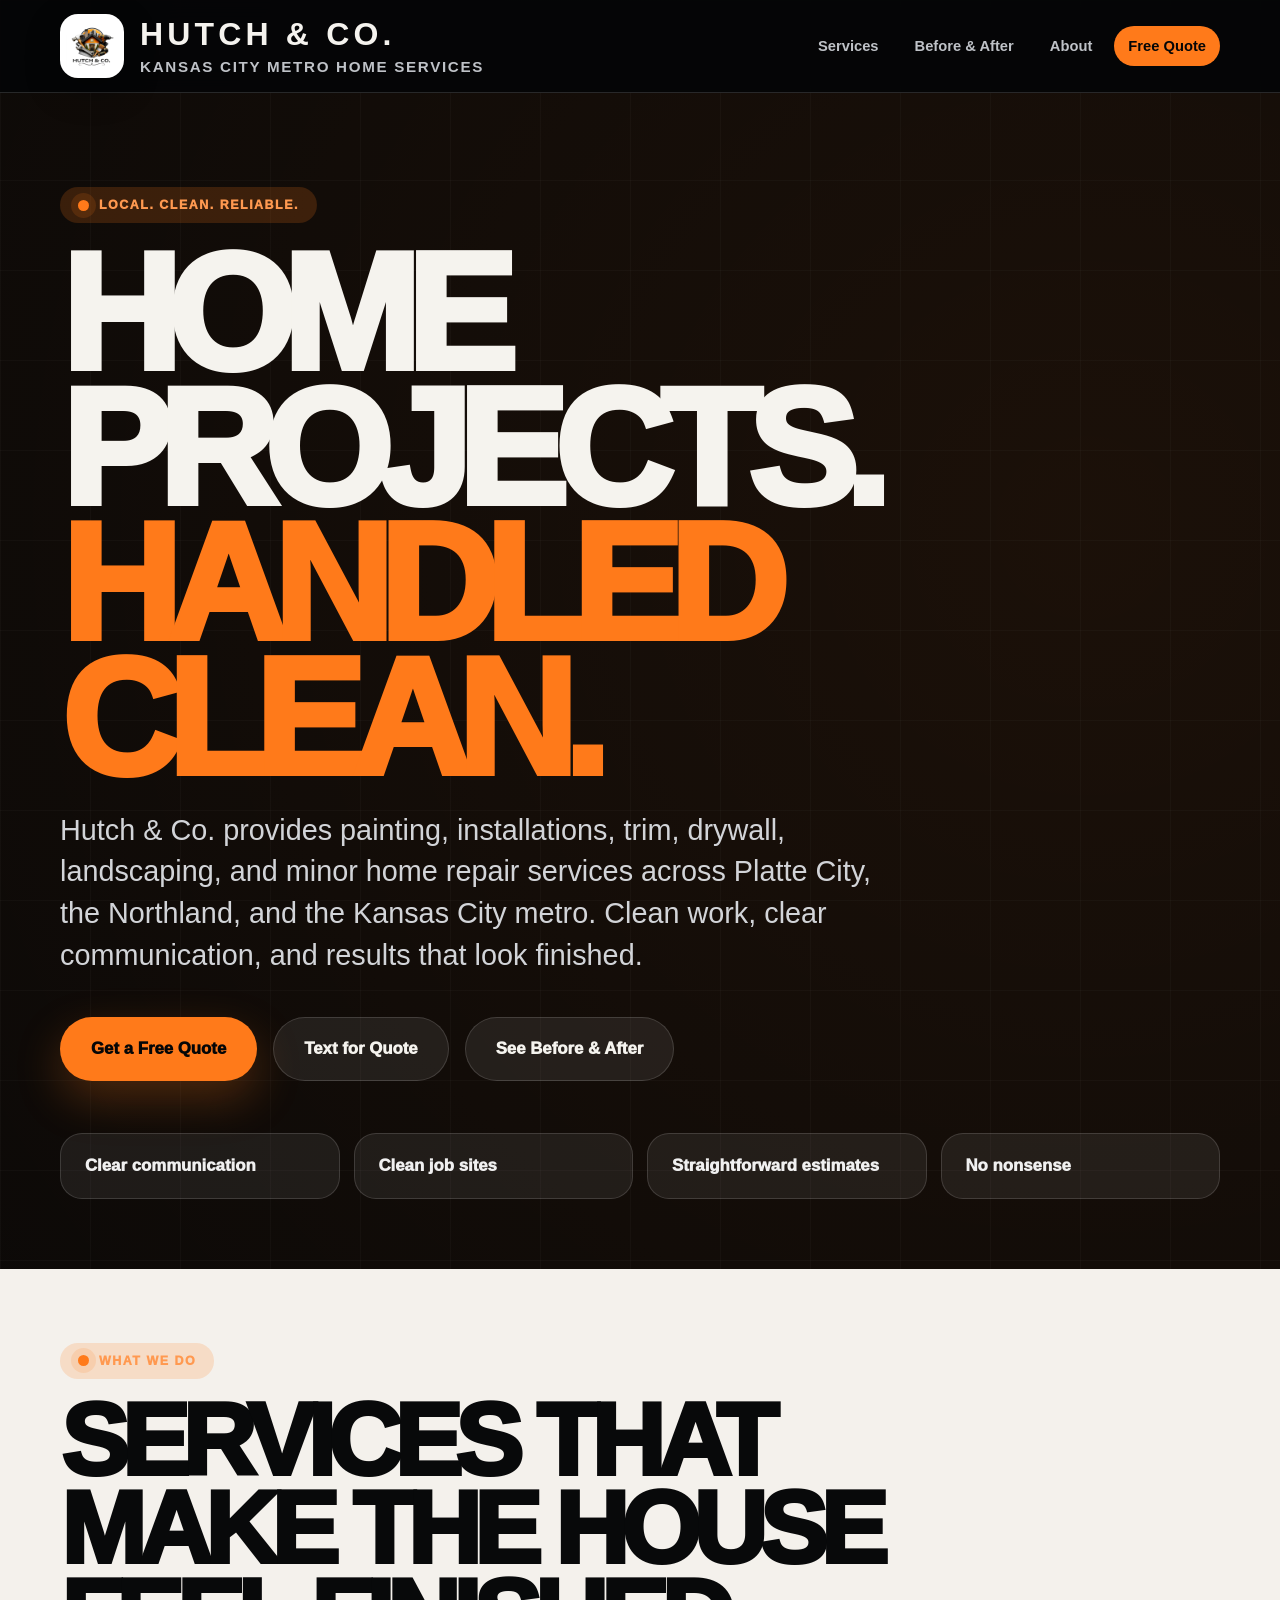
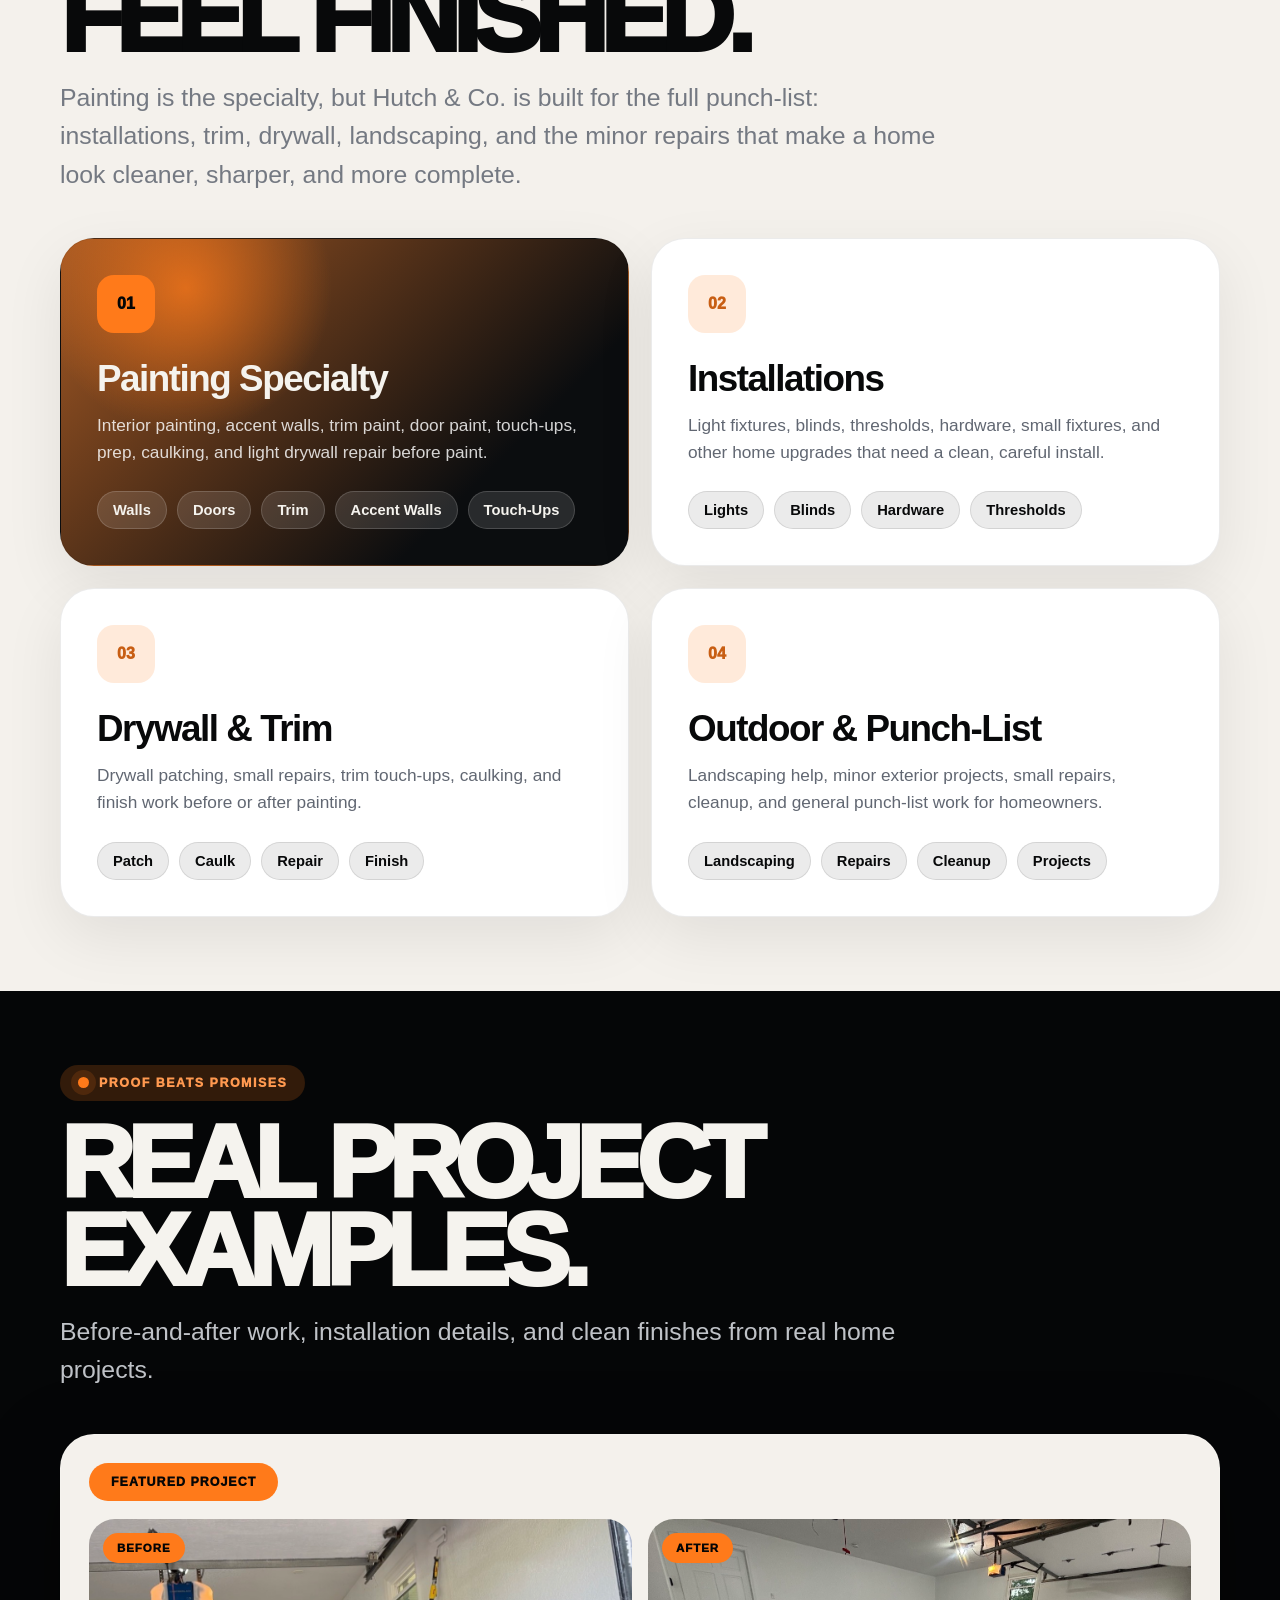
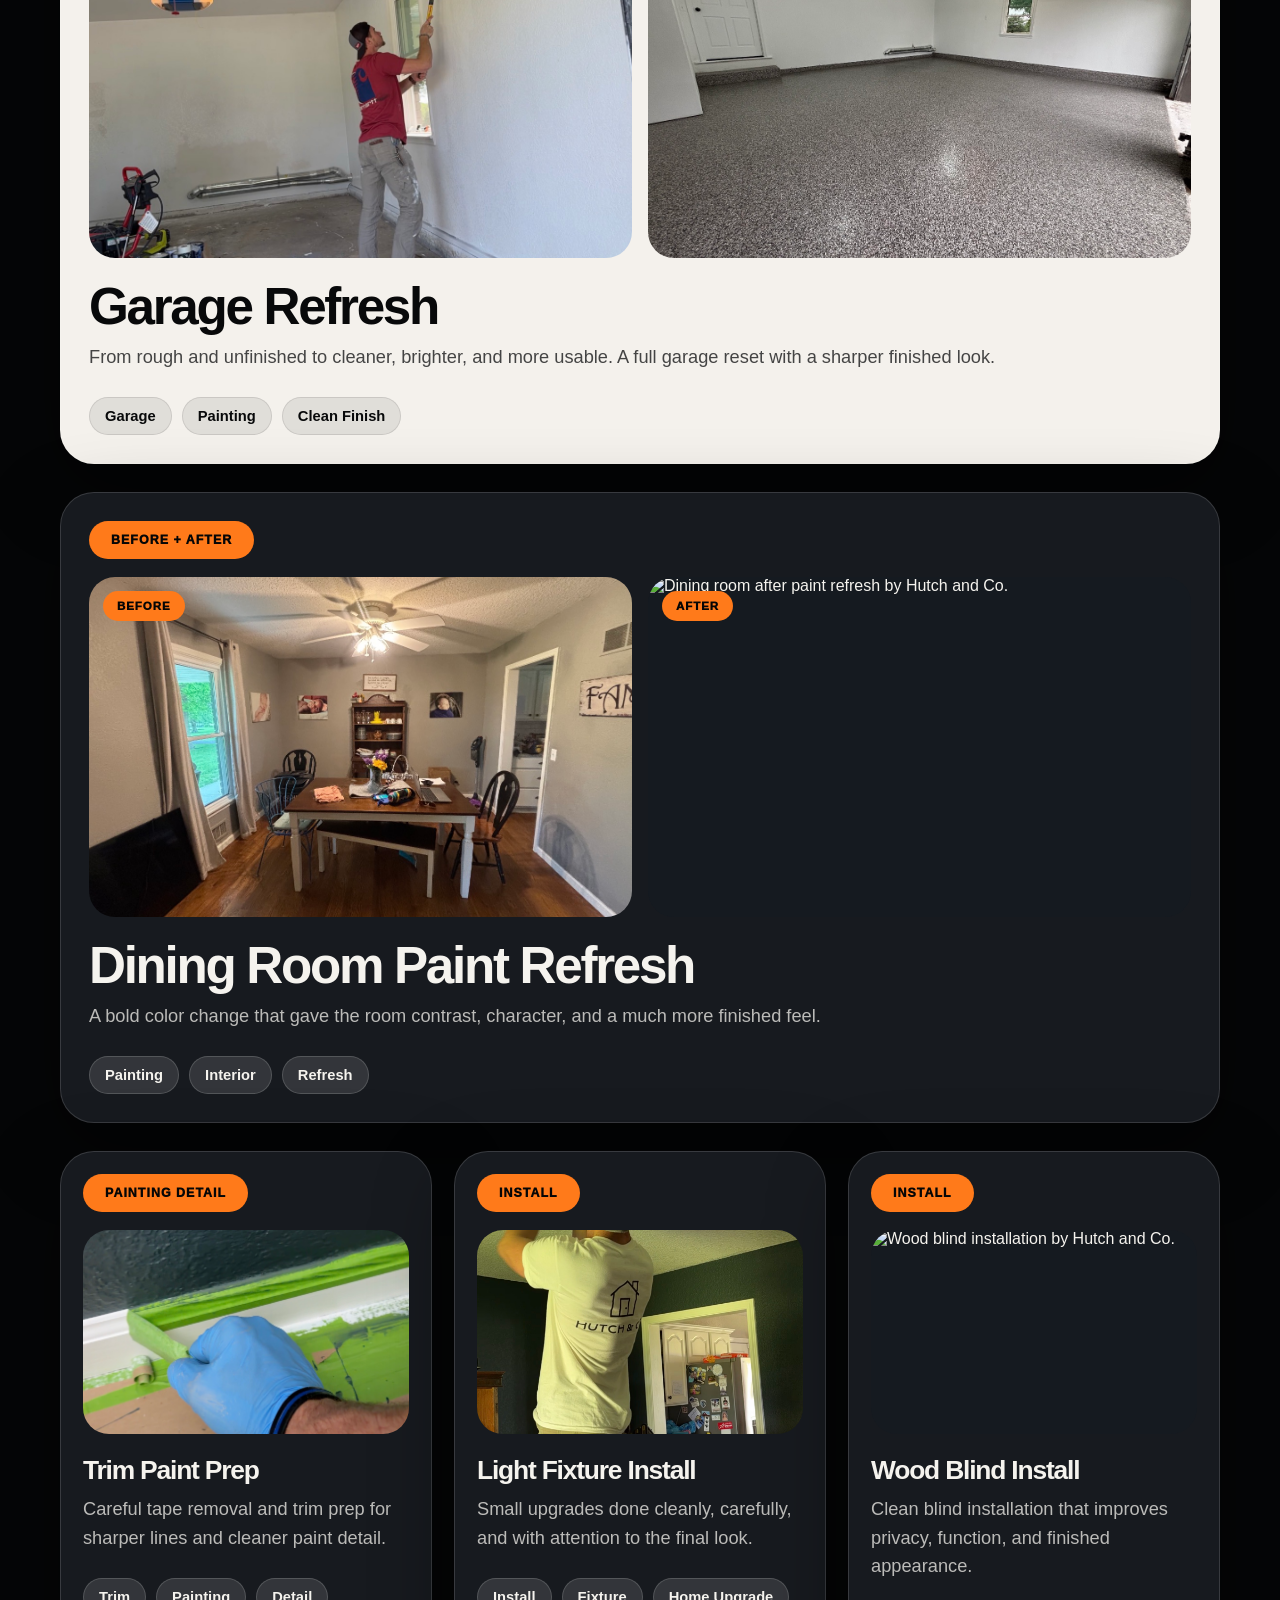
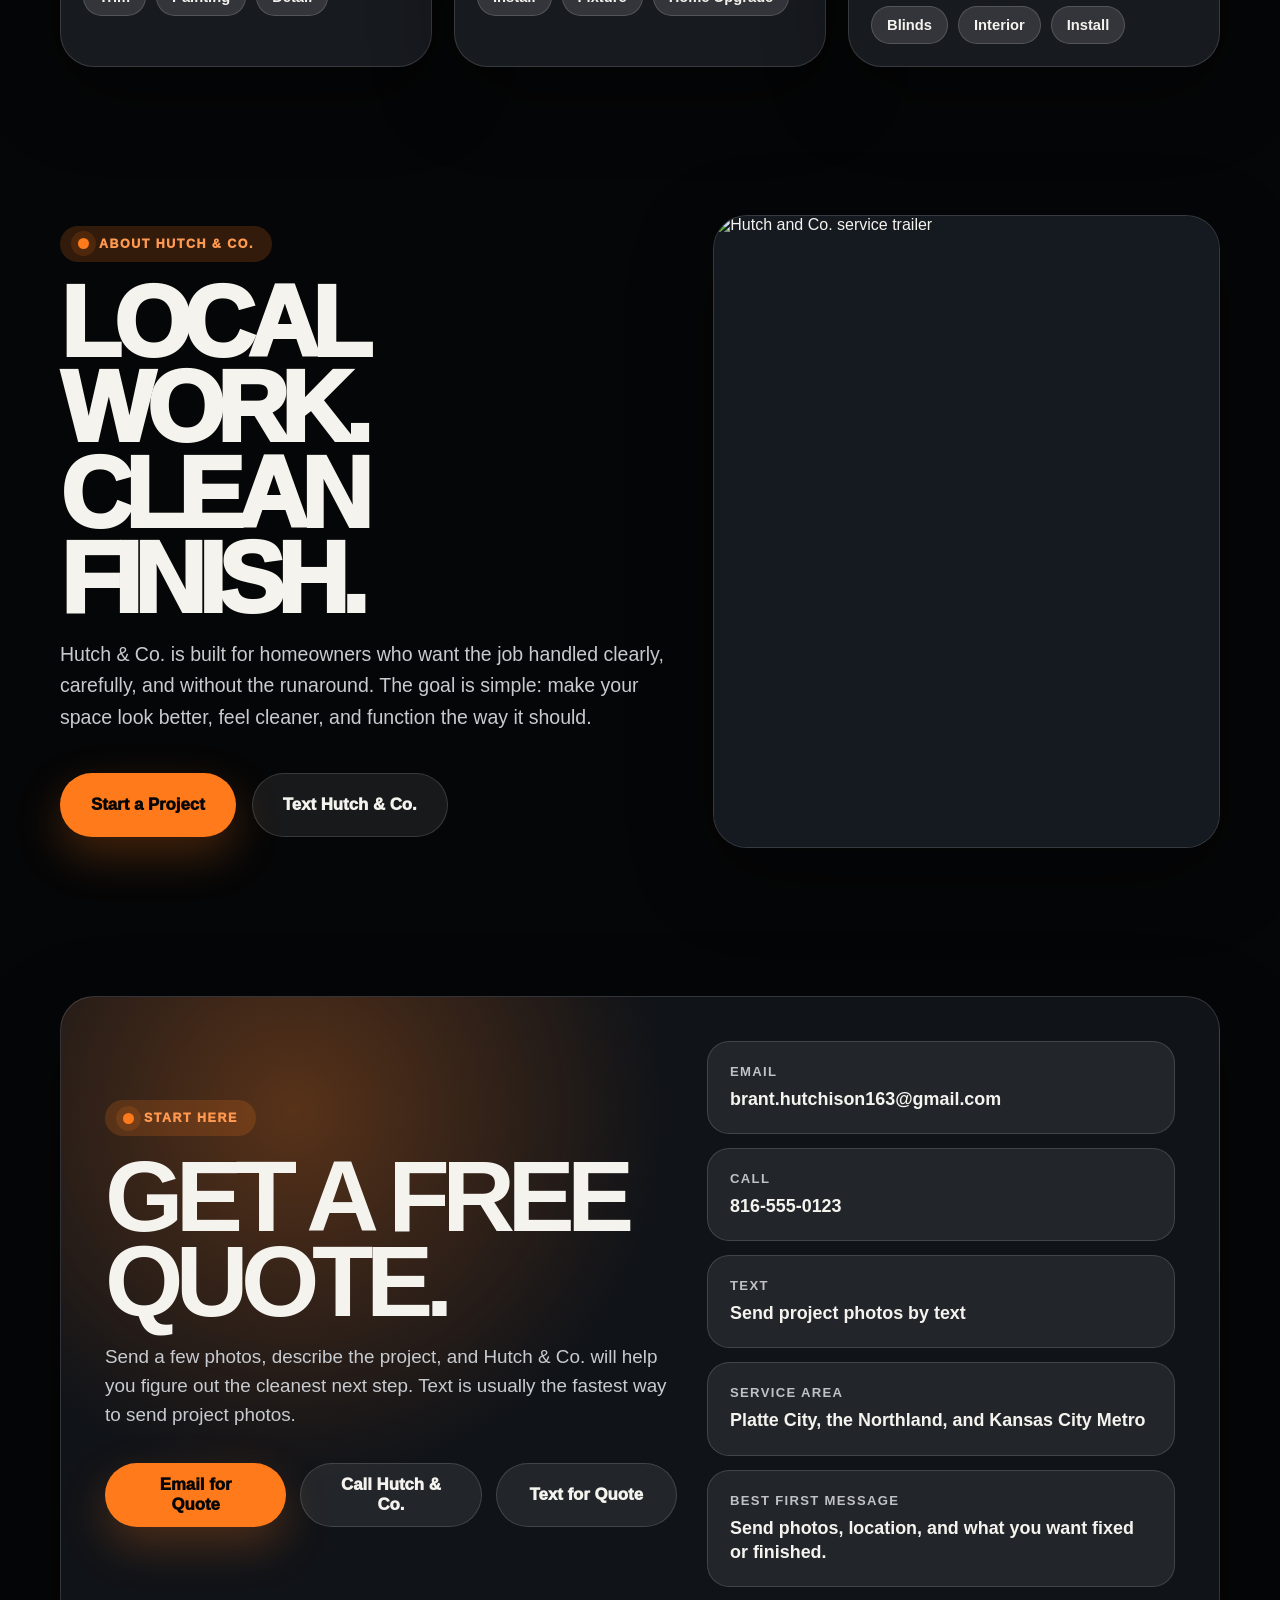
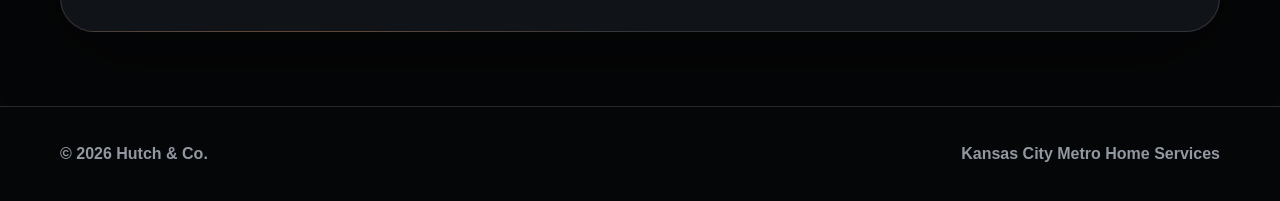
==== commit e92b09e2: "Create index.html" ====
--- a/index.html
+++ b/index.html
@@ -8,7 +8,7 @@
 
   <meta
     name="description"
-    content="Hutch & Co. provides painting, installations, trim, drywall, landscaping, and minor home repair services across the Kansas City metro."
+    content="Hutch & Co. provides painting, installations, trim, drywall, landscaping, and minor home repair services across Platte City, the Northland, and the Kansas City metro."
   />
 
   <link rel="icon" href="Logo2.jpg.PNG" />
@@ -26,6 +26,7 @@
       --orange2: #c85e13;
       --cream: #f4f1ec;
       --line: rgba(255, 255, 255, 0.14);
+      --line-dark: rgba(0, 0, 0, 0.12);
       --shadow: 0 25px 80px rgba(0, 0, 0, 0.42);
       --radius: 34px;
       --max: 1160px;
@@ -188,6 +189,65 @@
 
     .mobile-menu {
       display: none;
+    }
+
+    /* GLOBAL CLICK / PRESS EFFECTS */
+
+    .button,
+    .desktop-nav a,
+    .mobile-menu a,
+    .trust-item,
+    .tag-row span,
+    .contact-method,
+    .quote-path {
+      cursor: pointer;
+      transition:
+        transform 0.16s ease,
+        box-shadow 0.16s ease,
+        background 0.16s ease,
+        border-color 0.16s ease,
+        opacity 0.16s ease,
+        color 0.16s ease;
+      -webkit-tap-highlight-color: transparent;
+    }
+
+    .button:hover,
+    .desktop-nav a:hover,
+    .mobile-menu a:hover,
+    .trust-item:hover,
+    .tag-row span:hover,
+    .contact-method:hover,
+    .quote-path:hover {
+      transform: translateY(3px);
+      box-shadow:
+        inset 0 5px 12px rgba(0, 0, 0, 0.26),
+        0 8px 22px rgba(0, 0, 0, 0.24);
+      border-color: rgba(255, 122, 26, 0.48);
+    }
+
+    .button:active,
+    .desktop-nav a:active,
+    .mobile-menu a:active,
+    .trust-item:active,
+    .tag-row span:active,
+    .contact-method:active,
+    .quote-path:active {
+      transform: translateY(5px) scale(0.98);
+      box-shadow:
+        inset 0 8px 18px rgba(0, 0, 0, 0.38),
+        0 4px 12px rgba(0, 0, 0, 0.18);
+      opacity: 0.92;
+    }
+
+    .trust-item:hover,
+    .section-dark .tag-row span:hover,
+    .project-card.dark .tag-row span:hover {
+      background: rgba(255, 122, 26, 0.18);
+    }
+
+    .section-light .tag-row span:hover,
+    .project-card:not(.dark) .tag-row span:hover {
+      background: rgba(255, 122, 26, 0.16);
     }
 
     /* HERO */
@@ -260,6 +320,7 @@
       font-size: 1.05rem;
       font-weight: 950;
       border: 1px solid transparent;
+      text-align: center;
     }
 
     .button.primary {
@@ -272,6 +333,11 @@
       background: rgba(255,255,255,0.08);
       border-color: var(--line);
       color: var(--white);
+    }
+
+    .button.dark-text {
+      background: #ffffff;
+      color: #050607;
     }
 
     .trust-stack {
@@ -406,6 +472,7 @@
       border: 1px solid rgba(0,0,0,0.1);
       font-weight: 900;
       font-size: 0.92rem;
+      user-select: none;
     }
 
     .service-card.feature .tag-row span,
@@ -631,6 +698,17 @@
       word-break: break-word;
     }
 
+    .contact-actions {
+      display: flex;
+      flex-wrap: wrap;
+      gap: 14px;
+      margin-top: 34px;
+    }
+
+    .contact-actions .button {
+      flex: 1 1 170px;
+    }
+
     /* FOOTER */
 
     footer {
@@ -646,6 +724,16 @@
       justify-content: space-between;
       flex-wrap: wrap;
       gap: 16px;
+    }
+
+    /* ACCESSIBILITY */
+
+    .tag-row span:focus,
+    .trust-item:focus,
+    .button:focus,
+    .contact-method:focus {
+      outline: 3px solid rgba(255, 122, 26, 0.65);
+      outline-offset: 3px;
     }
 
     /* RESPONSIVE */
@@ -701,7 +789,8 @@
         padding: 76px 0 52px;
       }
 
-      .hero-actions {
+      .hero-actions,
+      .contact-actions {
         display: grid;
         grid-template-columns: 1fr;
       }
@@ -825,20 +914,23 @@
 
           <p>
             Hutch & Co. provides painting, installations, trim, drywall, landscaping,
-            and minor home repair services across the Kansas City metro. Clean work,
-            clear communication, and results that look finished.
+            and minor home repair services across Platte City, the Northland, and
+            the Kansas City metro. Clean work, clear communication, and results that look finished.
           </p>
 
           <div class="hero-actions">
             <a class="button primary" href="#contact">Get a Free Quote</a>
+            <a class="button secondary" href="sms:8165550123?&body=Hi%20Hutch%20%26%20Co.%2C%20I%27d%20like%20a%20quote%20for%20a%20home%20project.">
+              Text for Quote
+            </a>
             <a class="button secondary" href="#projects">See Before & After</a>
           </div>
 
           <div class="trust-stack">
-            <div class="trust-item">Clear communication</div>
-            <div class="trust-item">Clean job sites</div>
-            <div class="trust-item">Straightforward estimates</div>
-            <div class="trust-item">No nonsense</div>
+            <div class="trust-item quote-path">Clear communication</div>
+            <div class="trust-item quote-path">Clean job sites</div>
+            <div class="trust-item quote-path">Straightforward estimates</div>
+            <div class="trust-item quote-path">No nonsense</div>
           </div>
         </div>
       </section>
@@ -864,11 +956,11 @@
                 prep, caulking, and light drywall repair before paint.
               </p>
               <div class="tag-row">
-                <span>Walls</span>
-                <span>Doors</span>
-                <span>Trim</span>
-                <span>Accent Walls</span>
-                <span>Touch-Ups</span>
+                <span class="quote-path">Walls</span>
+                <span class="quote-path">Doors</span>
+                <span class="quote-path">Trim</span>
+                <span class="quote-path">Accent Walls</span>
+                <span class="quote-path">Touch-Ups</span>
               </div>
             </article>
 
@@ -880,10 +972,10 @@
                 other home upgrades that need a clean, careful install.
               </p>
               <div class="tag-row">
-                <span>Lights</span>
-                <span>Blinds</span>
-                <span>Hardware</span>
-                <span>Thresholds</span>
+                <span class="quote-path">Lights</span>
+                <span class="quote-path">Blinds</span>
+                <span class="quote-path">Hardware</span>
+                <span class="quote-path">Thresholds</span>
               </div>
             </article>
 
@@ -895,10 +987,10 @@
                 finish work before or after painting.
               </p>
               <div class="tag-row">
-                <span>Patch</span>
-                <span>Caulk</span>
-                <span>Repair</span>
-                <span>Finish</span>
+                <span class="quote-path">Patch</span>
+                <span class="quote-path">Caulk</span>
+                <span class="quote-path">Repair</span>
+                <span class="quote-path">Finish</span>
               </div>
             </article>
 
@@ -910,10 +1002,10 @@
                 and general punch-list work for homeowners.
               </p>
               <div class="tag-row">
-                <span>Landscaping</span>
-                <span>Repairs</span>
-                <span>Cleanup</span>
-                <span>Projects</span>
+                <span class="quote-path">Landscaping</span>
+                <span class="quote-path">Repairs</span>
+                <span class="quote-path">Cleanup</span>
+                <span class="quote-path">Projects</span>
               </div>
             </article>
           </div>
@@ -964,9 +1056,9 @@
                 </p>
 
                 <div class="tag-row">
-                  <span>Garage</span>
-                  <span>Painting</span>
-                  <span>Clean Finish</span>
+                  <span class="quote-path">Garage</span>
+                  <span class="quote-path">Painting</span>
+                  <span class="quote-path">Clean Finish</span>
                 </div>
               </div>
             </article>
@@ -1002,9 +1094,9 @@
                 </p>
 
                 <div class="tag-row">
-                  <span>Painting</span>
-                  <span>Interior</span>
-                  <span>Refresh</span>
+                  <span class="quote-path">Painting</span>
+                  <span class="quote-path">Interior</span>
+                  <span class="quote-path">Refresh</span>
                 </div>
               </div>
             </article>
@@ -1027,9 +1119,9 @@
                   Careful tape removal and trim prep for sharper lines and cleaner paint detail.
                 </p>
                 <div class="tag-row">
-                  <span>Trim</span>
-                  <span>Painting</span>
-                  <span>Detail</span>
+                  <span class="quote-path">Trim</span>
+                  <span class="quote-path">Painting</span>
+                  <span class="quote-path">Detail</span>
                 </div>
               </div>
             </article>
@@ -1048,9 +1140,9 @@
                   Small upgrades done cleanly, carefully, and with attention to the final look.
                 </p>
                 <div class="tag-row">
-                  <span>Install</span>
-                  <span>Fixture</span>
-                  <span>Home Upgrade</span>
+                  <span class="quote-path">Install</span>
+                  <span class="quote-path">Fixture</span>
+                  <span class="quote-path">Home Upgrade</span>
                 </div>
               </div>
             </article>
@@ -1069,9 +1161,9 @@
                   Clean blind installation that improves privacy, function, and finished appearance.
                 </p>
                 <div class="tag-row">
-                  <span>Blinds</span>
-                  <span>Interior</span>
-                  <span>Install</span>
+                  <span class="quote-path">Blinds</span>
+                  <span class="quote-path">Interior</span>
+                  <span class="quote-path">Install</span>
                 </div>
               </div>
             </article>
@@ -1091,6 +1183,13 @@
                 carefully, and without the runaround. The goal is simple: make your
                 space look better, feel cleaner, and function the way it should.
               </p>
+
+              <div class="hero-actions">
+                <a class="button primary" href="#contact">Start a Project</a>
+                <a class="button secondary" href="sms:8165550123?&body=Hi%20Hutch%20%26%20Co.%2C%20I%27d%20like%20a%20quote%20for%20a%20home%20project.">
+                  Text Hutch & Co.
+                </a>
+              </div>
             </div>
 
             <div class="about-image">
@@ -1112,23 +1211,39 @@
               <h2>Get A Free Quote.</h2>
               <p>
                 Send a few photos, describe the project, and Hutch & Co. will help
-                you figure out the cleanest next step.
+                you figure out the cleanest next step. Text is usually the fastest way
+                to send project photos.
               </p>
 
-              <div class="hero-actions">
-                <a class="button primary" href="mailto:brant.hutchison163@gmail.com?subject=Hutch%20%26%20Co.%20Quote%20Request">
+              <div class="contact-actions">
+                <a class="button primary" href="mailto:brant.hutchison163@gmail.com?subject=Hutch%20%26%20Co.%20Quote%20Request&body=Hi%20Hutch%20%26%20Co.%2C%0A%0AI%27d%20like%20a%20quote%20for%20a%20home%20project.%0A%0AProject%20type%3A%0ALocation%3A%0ATimeline%3A%0APhotos%3A%20attached%0A">
                   Email for Quote
                 </a>
-                <a class="button secondary" href="#projects">
-                  View Projects
+
+                <a class="button secondary" href="tel:8165550123">
+                  Call Hutch & Co.
                 </a>
+
+                <a class="button secondary" href="sms:8165550123?&body=Hi%20Hutch%20%26%20Co.%2C%20I%27d%20like%20a%20quote%20for%20a%20home%20project.%20I%20can%20send%20photos.">
+                  Text for Quote
+                </a>
               </div>
             </div>
 
             <div class="contact-methods">
-              <a class="contact-method" href="mailto:brant.hutchison163@gmail.com?subject=Hutch%20%26%20Co.%20Quote%20Request">
+              <a class="contact-method" href="mailto:brant.hutchison163@gmail.com?subject=Hutch%20%26%20Co.%20Quote%20Request&body=Hi%20Hutch%20%26%20Co.%2C%0A%0AI%27d%20like%20a%20quote%20for%20a%20home%20project.%0A%0AProject%20type%3A%0ALocation%3A%0ATimeline%3A%0APhotos%3A%20attached%0A">
                 <span>Email</span>
                 <strong>brant.hutchison163@gmail.com</strong>
+              </a>
+
+              <a class="contact-method" href="tel:8165550123">
+                <span>Call</span>
+                <strong>816-555-0123</strong>
+              </a>
+
+              <a class="contact-method" href="sms:8165550123?&body=Hi%20Hutch%20%26%20Co.%2C%20I%27d%20like%20a%20quote%20for%20a%20home%20project.%20I%20can%20send%20photos.">
+                <span>Text</span>
+                <strong>Send project photos by text</strong>
               </a>
 
               <div class="contact-method">
@@ -1159,6 +1274,7 @@
   <script>
     const menuToggle = document.getElementById("menuToggle");
     const mobileMenu = document.getElementById("mobileMenu");
+    const contactSection = document.getElementById("contact");
 
     menuToggle.addEventListener("click", () => {
       document.body.classList.toggle("menu-open");
@@ -1172,6 +1288,23 @@
       });
     });
 
+    document.querySelectorAll(".quote-path").forEach((bubble) => {
+      bubble.setAttribute("role", "link");
+      bubble.setAttribute("tabindex", "0");
+      bubble.setAttribute("title", "Go to quote section");
+
+      bubble.addEventListener("click", () => {
+        contactSection.scrollIntoView({ behavior: "smooth", block: "start" });
+      });
+
+      bubble.addEventListener("keydown", (event) => {
+        if (event.key === "Enter" || event.key === " ") {
+          event.preventDefault();
+          contactSection.scrollIntoView({ behavior: "smooth", block: "start" });
+        }
+      });
+    });
+
     document.getElementById("year").textContent = new Date().getFullYear();
   </script>
 </body>
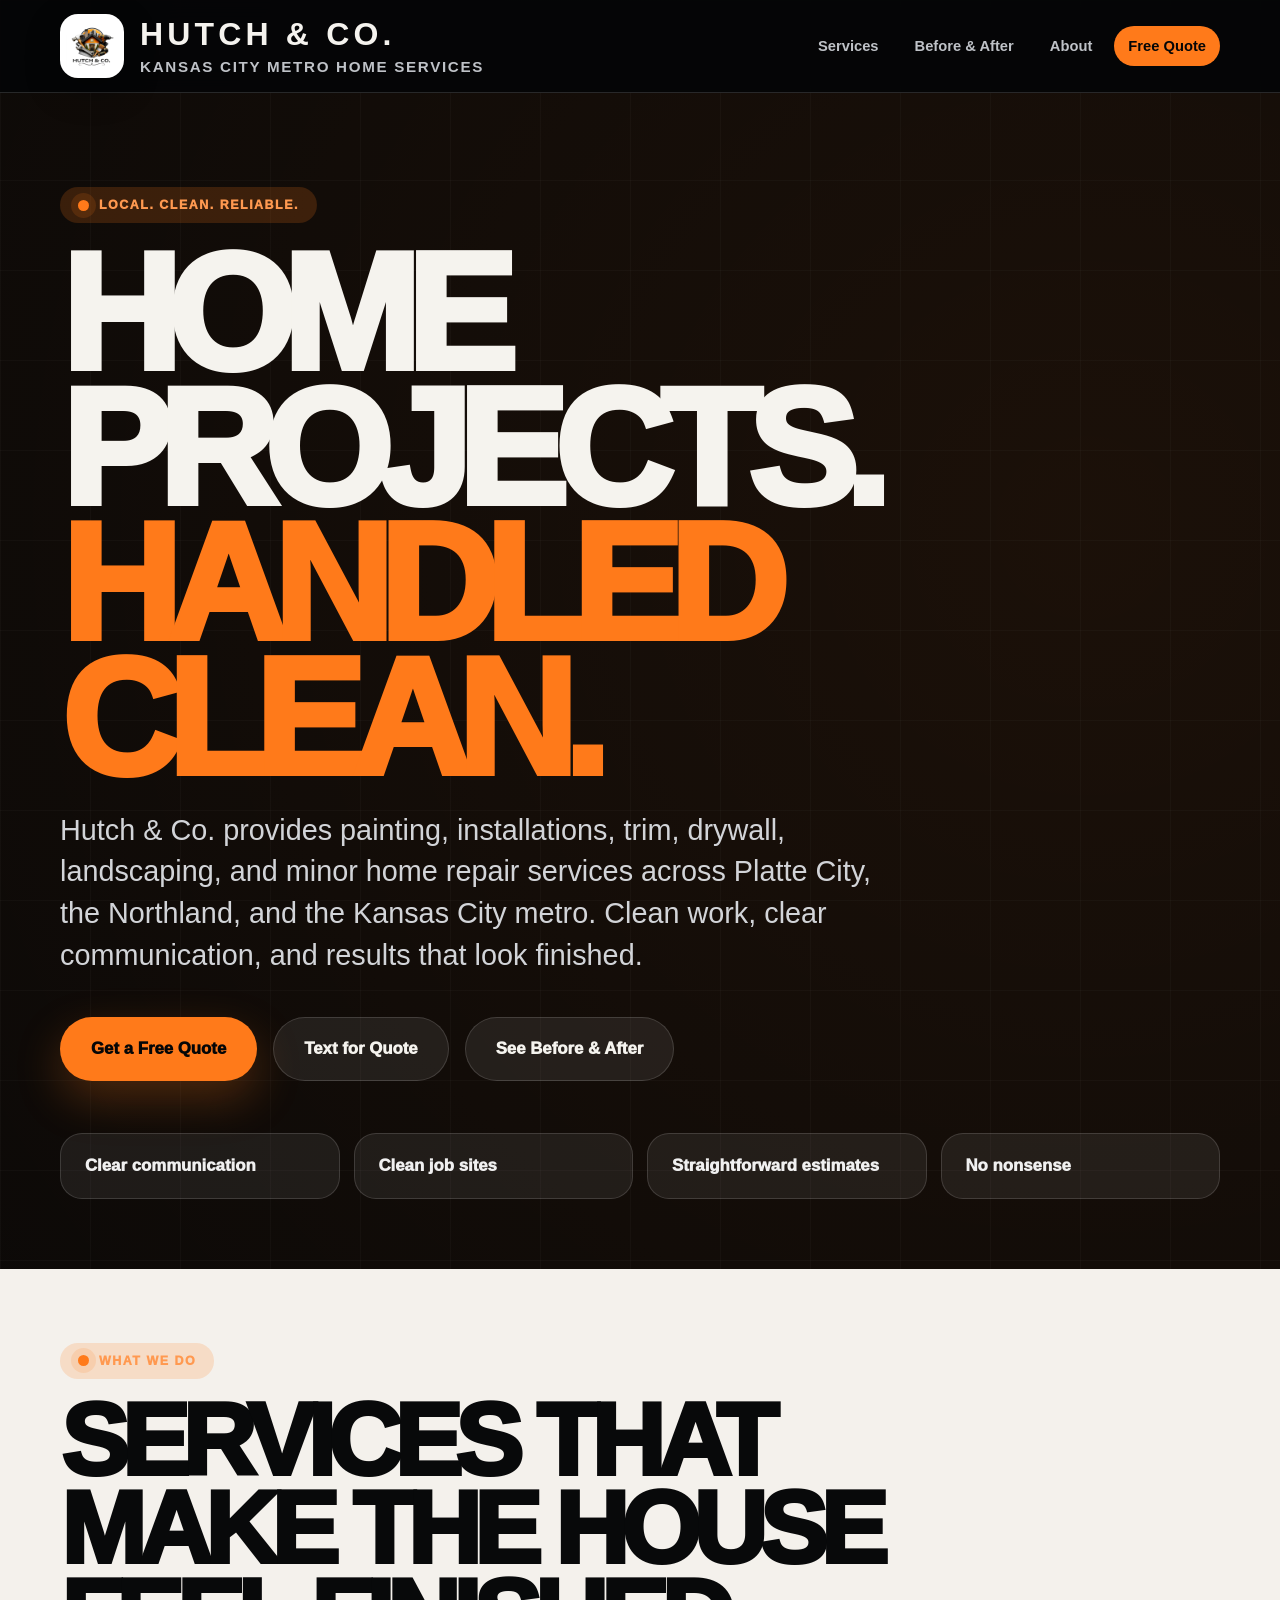
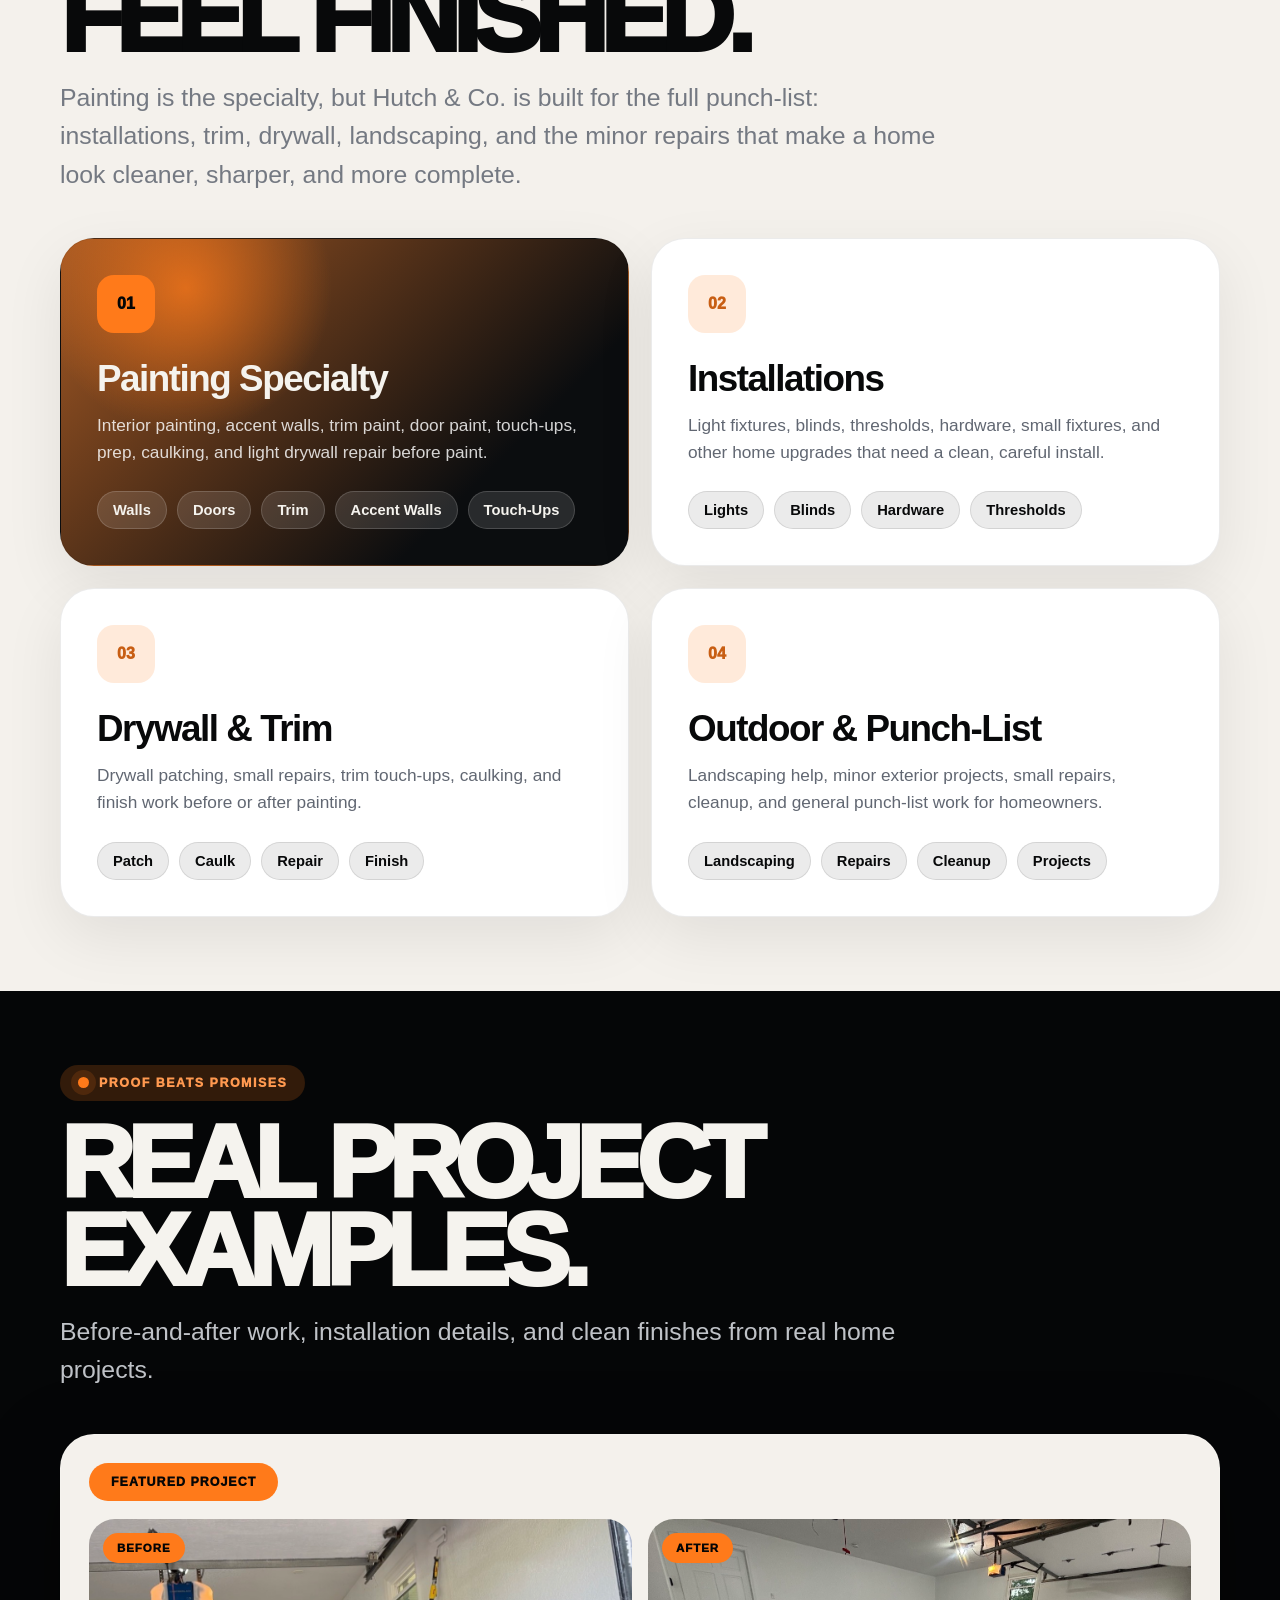
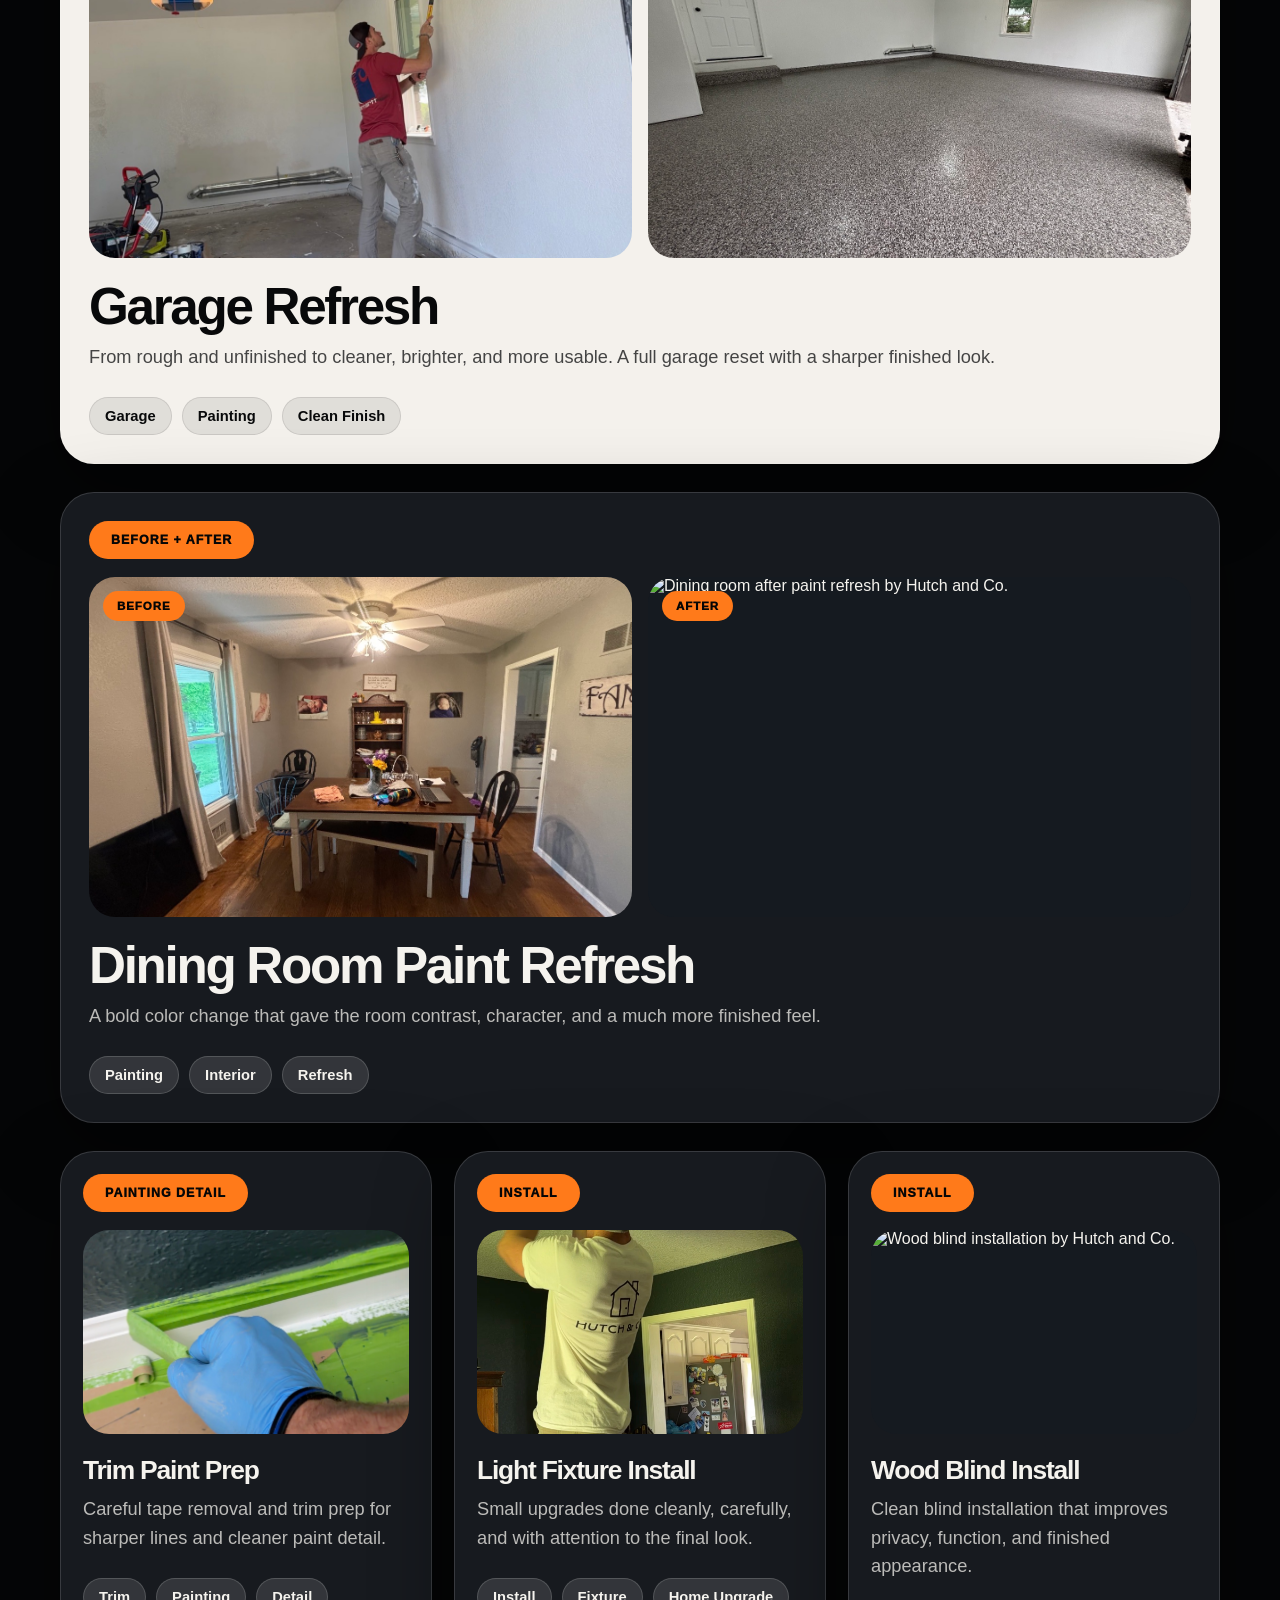
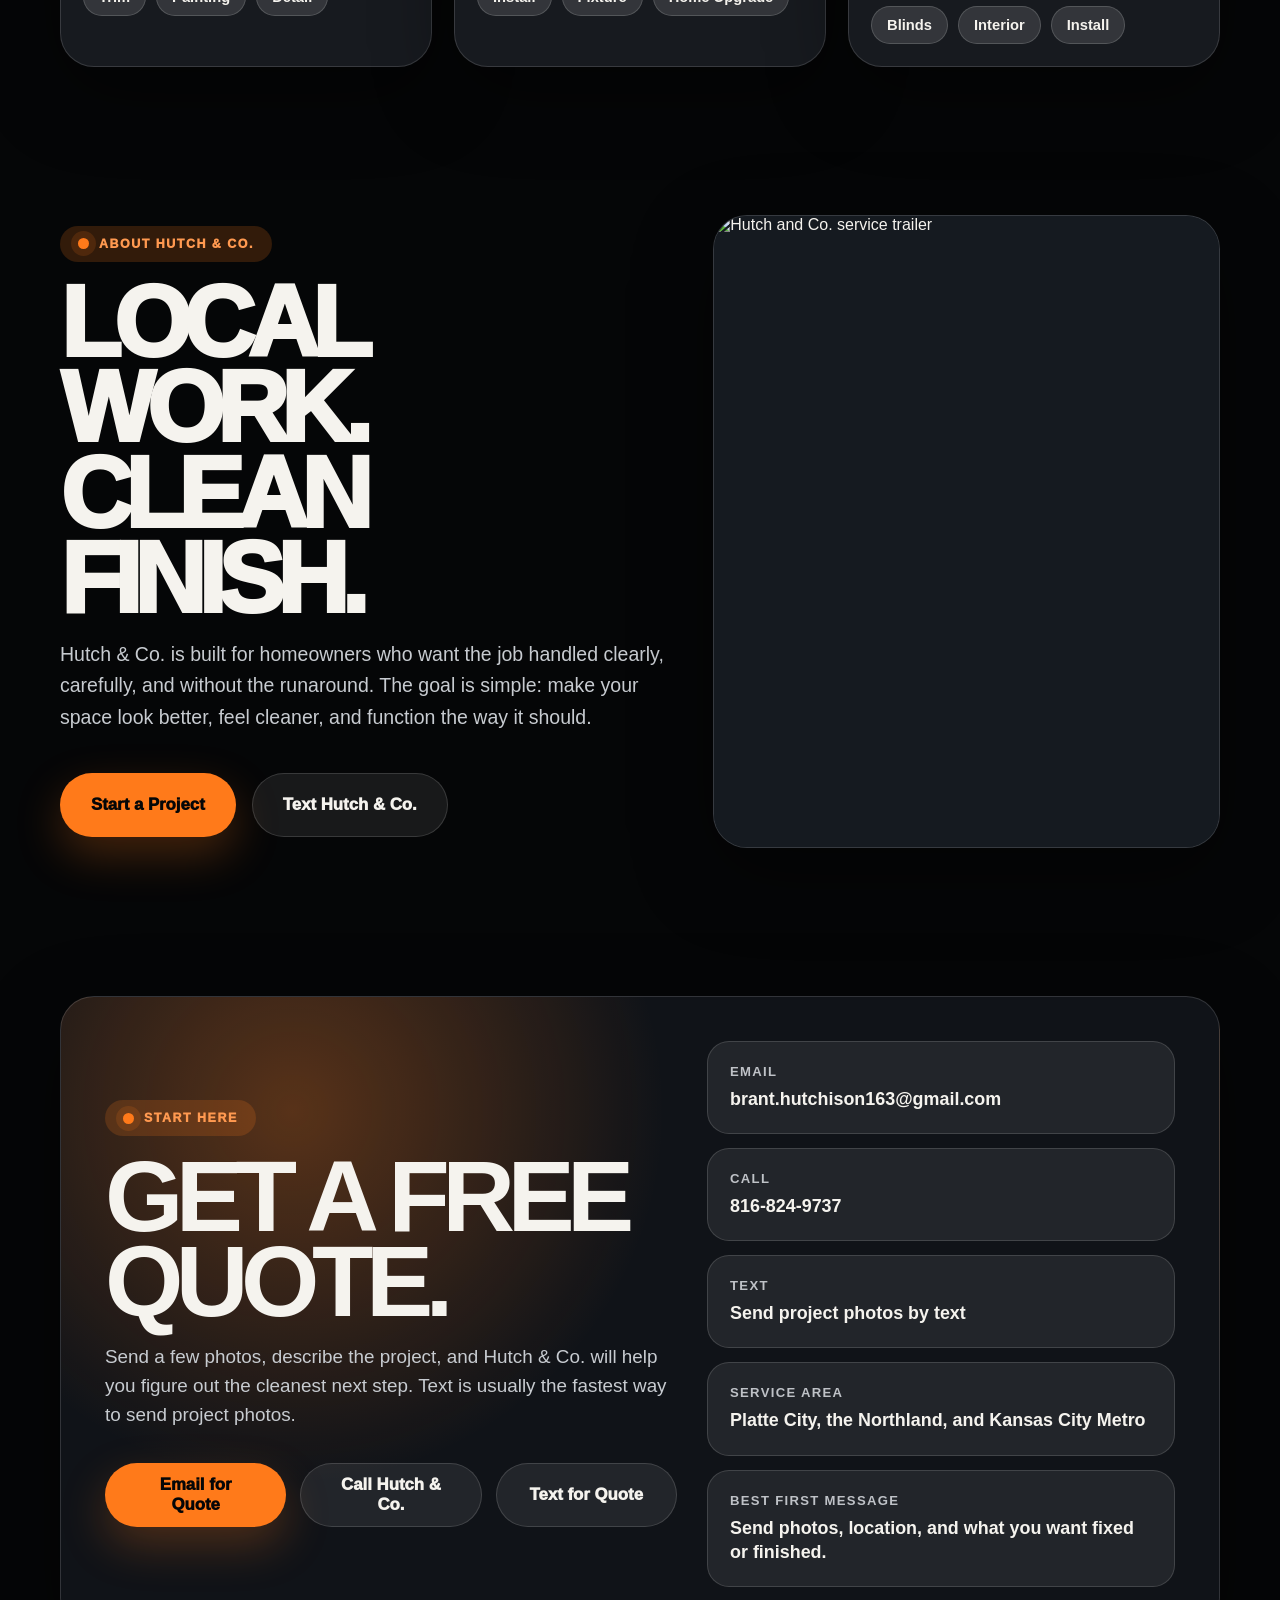
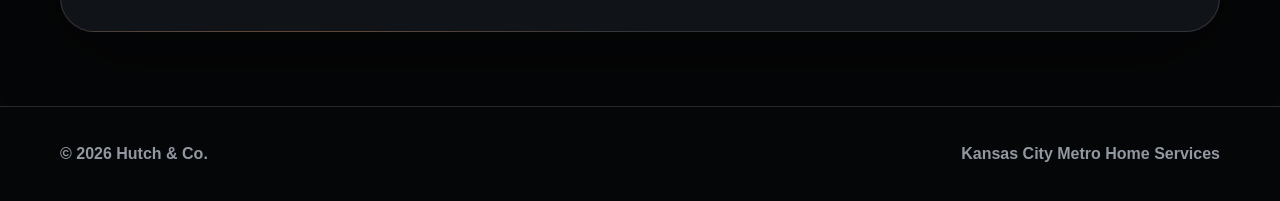
==== commit 181c7bde: "Create index.html" ====
--- a/index.html
+++ b/index.html
@@ -78,8 +78,6 @@
       margin: 0 auto;
     }
 
-    /* HEADER */
-
     .site-header {
       position: sticky;
       top: 0;
@@ -190,8 +188,6 @@
     .mobile-menu {
       display: none;
     }
-
-    /* GLOBAL CLICK / PRESS EFFECTS */
 
     .button,
     .desktop-nav a,
@@ -250,8 +246,6 @@
       background: rgba(255, 122, 26, 0.16);
     }
 
-    /* HERO */
-
     .hero {
       padding: 94px 0 70px;
     }
@@ -335,11 +329,6 @@
       color: var(--white);
     }
 
-    .button.dark-text {
-      background: #ffffff;
-      color: #050607;
-    }
-
     .trust-stack {
       display: grid;
       grid-template-columns: repeat(4, 1fr);
@@ -357,8 +346,6 @@
       font-size: 1.05rem;
     }
 
-    /* GENERAL SECTIONS */
-
     section {
       padding: 74px 0;
     }
@@ -397,8 +384,6 @@
     .section-dark .section-heading p {
       color: #bfc2c7;
     }
-
-    /* SERVICES */
 
     .services-grid {
       display: grid;
@@ -480,8 +465,6 @@
       background: rgba(255,255,255,0.12);
       border-color: rgba(255,255,255,0.16);
     }
-
-    /* PROJECTS */
 
     .project-grid {
       display: grid;
@@ -596,8 +579,6 @@
       font-size: 1.65rem;
     }
 
-    /* ABOUT */
-
     .about-band {
       display: grid;
       grid-template-columns: 1.1fr 0.9fr;
@@ -635,8 +616,6 @@
       object-fit: cover;
       background: #151a20;
     }
-
-    /* CONTACT */
 
     .contact-box {
       border-radius: var(--radius);
@@ -709,8 +688,6 @@
       flex: 1 1 170px;
     }
 
-    /* FOOTER */
-
     footer {
       padding: 38px 0;
       background: #050607;
@@ -726,8 +703,6 @@
       gap: 16px;
     }
 
-    /* ACCESSIBILITY */
-
     .tag-row span:focus,
     .trust-item:focus,
     .button:focus,
@@ -735,8 +710,6 @@
       outline: 3px solid rgba(255, 122, 26, 0.65);
       outline-offset: 3px;
     }
-
-    /* RESPONSIVE */
 
     @media (max-width: 900px) {
       .container {
@@ -920,9 +893,11 @@
 
           <div class="hero-actions">
             <a class="button primary" href="#contact">Get a Free Quote</a>
-            <a class="button secondary" href="sms:8165550123?&body=Hi%20Hutch%20%26%20Co.%2C%20I%27d%20like%20a%20quote%20for%20a%20home%20project.">
+
+            <a class="button secondary" href="sms:+18168249737?&body=Hi%20Hutch%20%26%20Co.%2C%20I%27d%20like%20a%20quote%20for%20a%20home%20project.">
               Text for Quote
             </a>
+
             <a class="button secondary" href="#projects">See Before & After</a>
           </div>
 
@@ -955,6 +930,7 @@
                 Interior painting, accent walls, trim paint, door paint, touch-ups,
                 prep, caulking, and light drywall repair before paint.
               </p>
+
               <div class="tag-row">
                 <span class="quote-path">Walls</span>
                 <span class="quote-path">Doors</span>
@@ -971,6 +947,7 @@
                 Light fixtures, blinds, thresholds, hardware, small fixtures, and
                 other home upgrades that need a clean, careful install.
               </p>
+
               <div class="tag-row">
                 <span class="quote-path">Lights</span>
                 <span class="quote-path">Blinds</span>
@@ -986,6 +963,7 @@
                 Drywall patching, small repairs, trim touch-ups, caulking, and
                 finish work before or after painting.
               </p>
+
               <div class="tag-row">
                 <span class="quote-path">Patch</span>
                 <span class="quote-path">Caulk</span>
@@ -1001,6 +979,7 @@
                 Landscaping help, minor exterior projects, small repairs, cleanup,
                 and general punch-list work for homeowners.
               </p>
+
               <div class="tag-row">
                 <span class="quote-path">Landscaping</span>
                 <span class="quote-path">Repairs</span>
@@ -1113,11 +1092,13 @@
                 alt="Trim painting tape removal and clean paint line by Hutch and Co."
                 loading="lazy"
               />
+
               <div class="project-content">
                 <h3>Trim Paint Prep</h3>
                 <p>
                   Careful tape removal and trim prep for sharper lines and cleaner paint detail.
                 </p>
+
                 <div class="tag-row">
                   <span class="quote-path">Trim</span>
                   <span class="quote-path">Painting</span>
@@ -1134,11 +1115,13 @@
                 alt="Light fixture installation by Hutch and Co."
                 loading="lazy"
               />
+
               <div class="project-content">
                 <h3>Light Fixture Install</h3>
                 <p>
                   Small upgrades done cleanly, carefully, and with attention to the final look.
                 </p>
+
                 <div class="tag-row">
                   <span class="quote-path">Install</span>
                   <span class="quote-path">Fixture</span>
@@ -1155,11 +1138,13 @@
                 alt="Wood blind installation by Hutch and Co."
                 loading="lazy"
               />
+
               <div class="project-content">
                 <h3>Wood Blind Install</h3>
                 <p>
                   Clean blind installation that improves privacy, function, and finished appearance.
                 </p>
+
                 <div class="tag-row">
                   <span class="quote-path">Blinds</span>
                   <span class="quote-path">Interior</span>
@@ -1178,6 +1163,7 @@
             <div class="about-copy">
               <div class="eyebrow">About Hutch & Co.</div>
               <h2>Local Work. Clean Finish.</h2>
+
               <p>
                 Hutch & Co. is built for homeowners who want the job handled clearly,
                 carefully, and without the runaround. The goal is simple: make your
@@ -1186,7 +1172,8 @@
 
               <div class="hero-actions">
                 <a class="button primary" href="#contact">Start a Project</a>
-                <a class="button secondary" href="sms:8165550123?&body=Hi%20Hutch%20%26%20Co.%2C%20I%27d%20like%20a%20quote%20for%20a%20home%20project.">
+
+                <a class="button secondary" href="sms:+18168249737?&body=Hi%20Hutch%20%26%20Co.%2C%20I%27d%20like%20a%20quote%20for%20a%20home%20project.">
                   Text Hutch & Co.
                 </a>
               </div>
@@ -1208,7 +1195,9 @@
           <div class="contact-box">
             <div>
               <div class="eyebrow">Start Here</div>
+
               <h2>Get A Free Quote.</h2>
+
               <p>
                 Send a few photos, describe the project, and Hutch & Co. will help
                 you figure out the cleanest next step. Text is usually the fastest way
@@ -1216,32 +1205,44 @@
               </p>
 
               <div class="contact-actions">
-                <a class="button primary" href="mailto:brant.hutchison163@gmail.com?subject=Hutch%20%26%20Co.%20Quote%20Request&body=Hi%20Hutch%20%26%20Co.%2C%0A%0AI%27d%20like%20a%20quote%20for%20a%20home%20project.%0A%0AProject%20type%3A%0ALocation%3A%0ATimeline%3A%0APhotos%3A%20attached%0A">
+                <a
+                  class="button primary"
+                  href="mailto:brant.hutchison163@gmail.com?subject=Hutch%20%26%20Co.%20Quote%20Request&body=Hi%20Hutch%20%26%20Co.%2C%0A%0AI%27d%20like%20a%20quote%20for%20a%20home%20project.%0A%0AProject%20type%3A%0ALocation%3A%0ATimeline%3A%0APhotos%3A%20attached%0A"
+                >
                   Email for Quote
                 </a>
 
-                <a class="button secondary" href="tel:8165550123">
+                <a class="button secondary" href="tel:+18168249737">
                   Call Hutch & Co.
                 </a>
 
-                <a class="button secondary" href="sms:8165550123?&body=Hi%20Hutch%20%26%20Co.%2C%20I%27d%20like%20a%20quote%20for%20a%20home%20project.%20I%20can%20send%20photos.">
+                <a
+                  class="button secondary"
+                  href="sms:+18168249737?&body=Hi%20Hutch%20%26%20Co.%2C%20I%27d%20like%20a%20quote%20for%20a%20home%20project.%20I%20can%20send%20photos."
+                >
                   Text for Quote
                 </a>
               </div>
             </div>
 
             <div class="contact-methods">
-              <a class="contact-method" href="mailto:brant.hutchison163@gmail.com?subject=Hutch%20%26%20Co.%20Quote%20Request&body=Hi%20Hutch%20%26%20Co.%2C%0A%0AI%27d%20like%20a%20quote%20for%20a%20home%20project.%0A%0AProject%20type%3A%0ALocation%3A%0ATimeline%3A%0APhotos%3A%20attached%0A">
+              <a
+                class="contact-method"
+                href="mailto:brant.hutchison163@gmail.com?subject=Hutch%20%26%20Co.%20Quote%20Request&body=Hi%20Hutch%20%26%20Co.%2C%0A%0AI%27d%20like%20a%20quote%20for%20a%20home%20project.%0A%0AProject%20type%3A%0ALocation%3A%0ATimeline%3A%0APhotos%3A%20attached%0A"
+              >
                 <span>Email</span>
                 <strong>brant.hutchison163@gmail.com</strong>
               </a>
 
-              <a class="contact-method" href="tel:8165550123">
+              <a class="contact-method" href="tel:+18168249737">
                 <span>Call</span>
-                <strong>816-555-0123</strong>
+                <strong>816-824-9737</strong>
               </a>
 
-              <a class="contact-method" href="sms:8165550123?&body=Hi%20Hutch%20%26%20Co.%2C%20I%27d%20like%20a%20quote%20for%20a%20home%20project.%20I%20can%20send%20photos.">
+              <a
+                class="contact-method"
+                href="sms:+18168249737?&body=Hi%20Hutch%20%26%20Co.%2C%20I%27d%20like%20a%20quote%20for%20a%20home%20project.%20I%20can%20send%20photos."
+              >
                 <span>Text</span>
                 <strong>Send project photos by text</strong>
               </a>
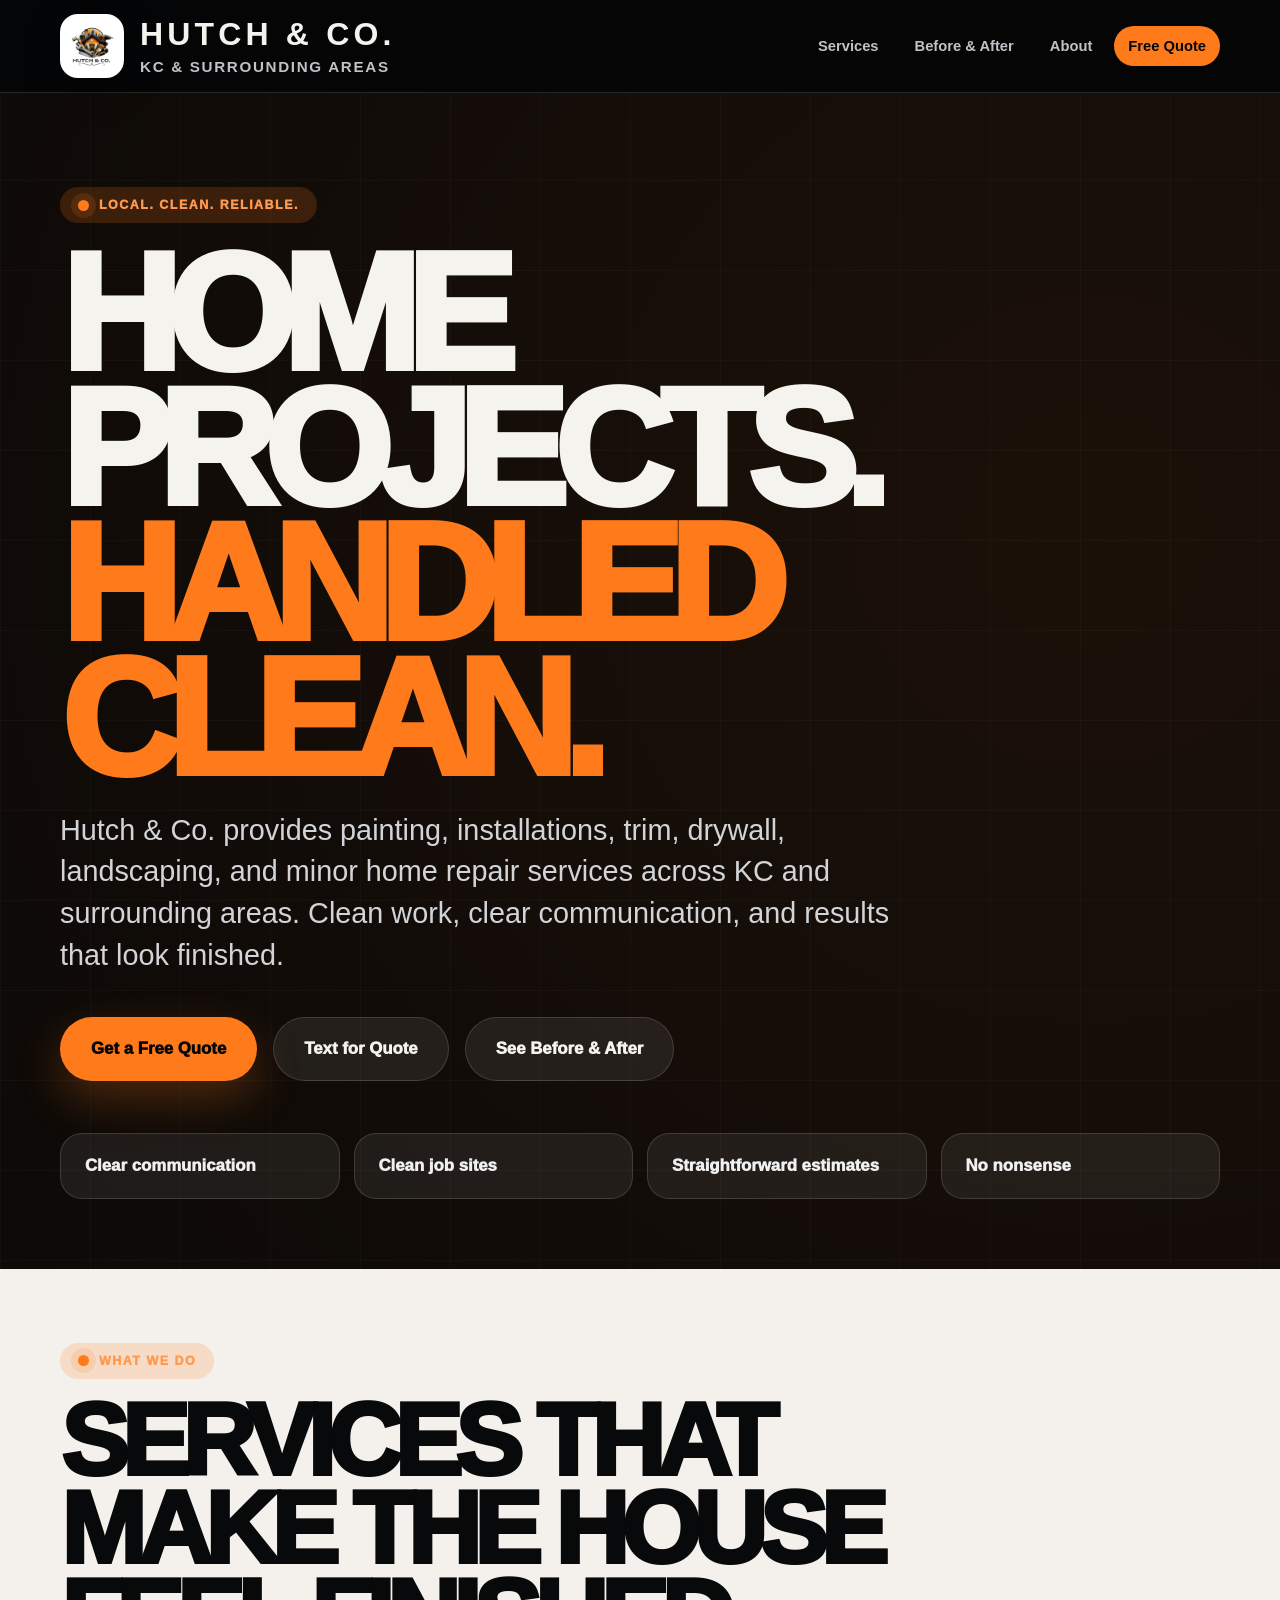
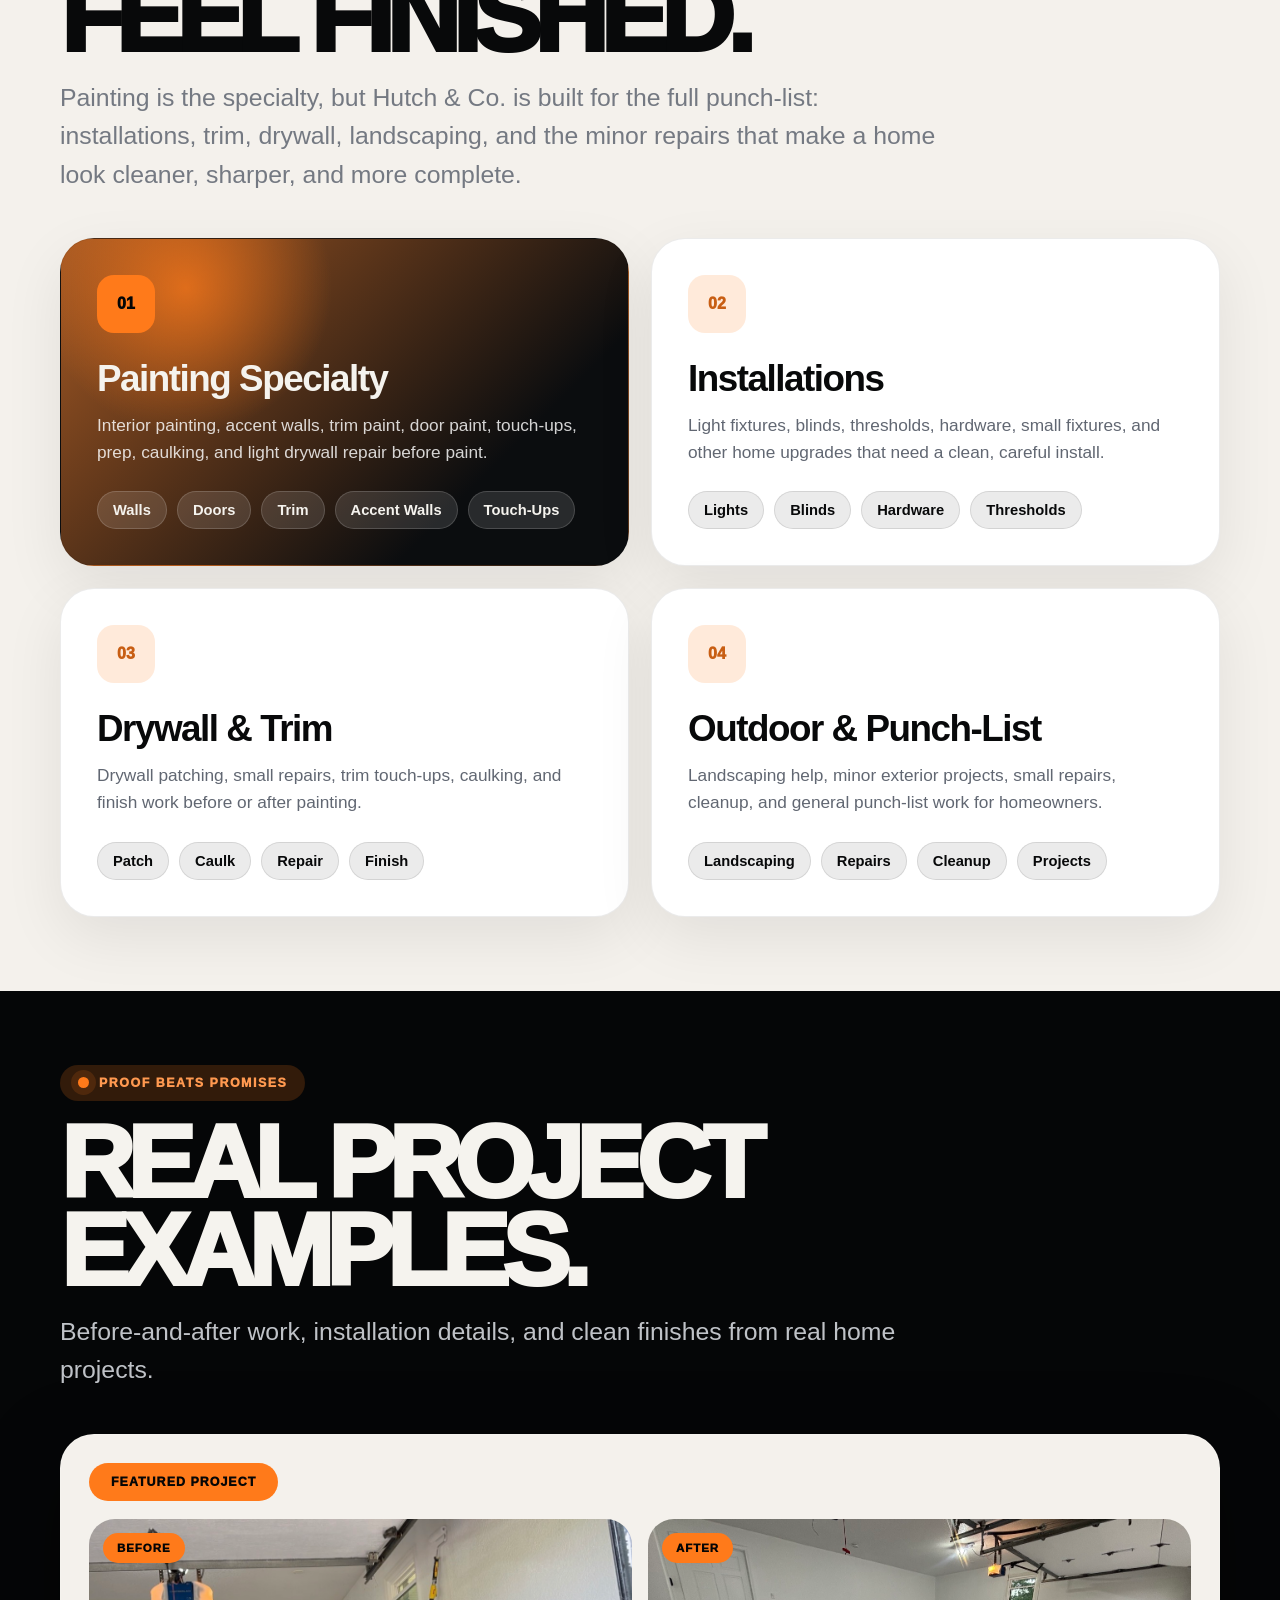
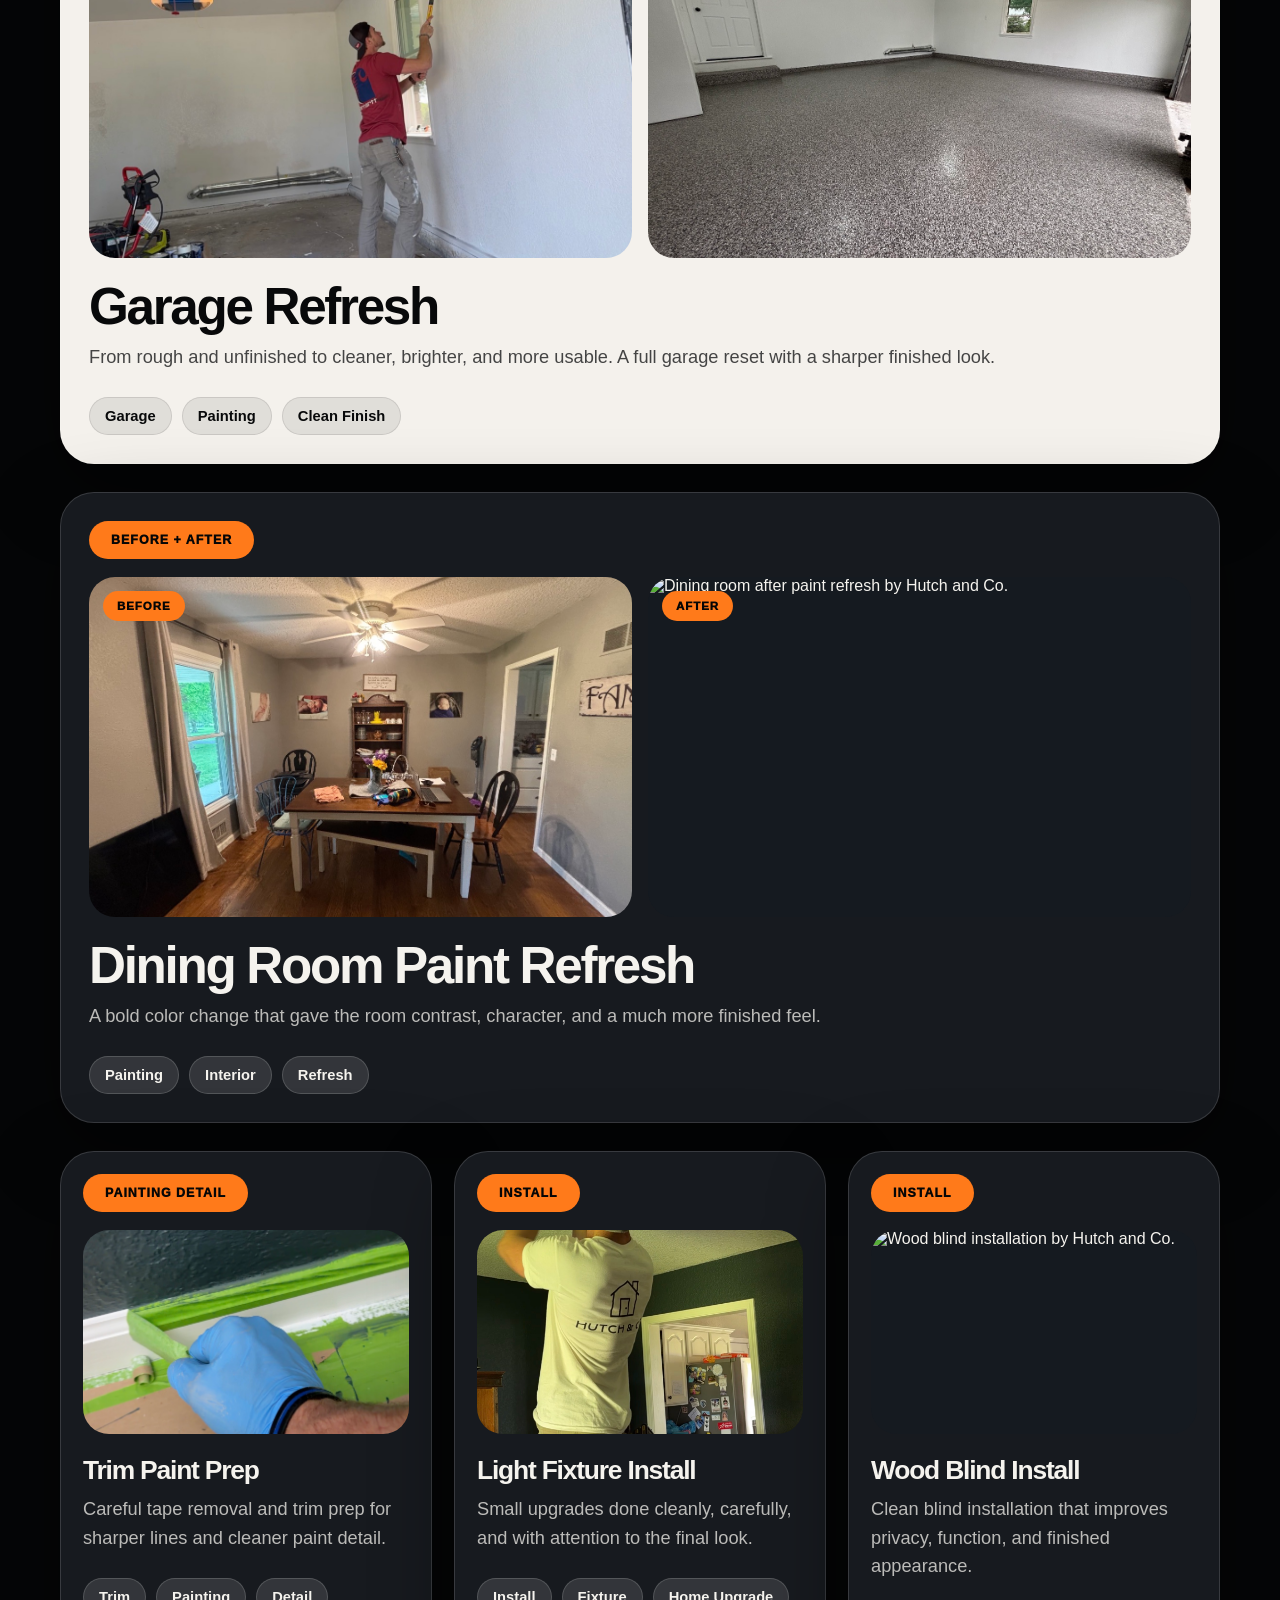
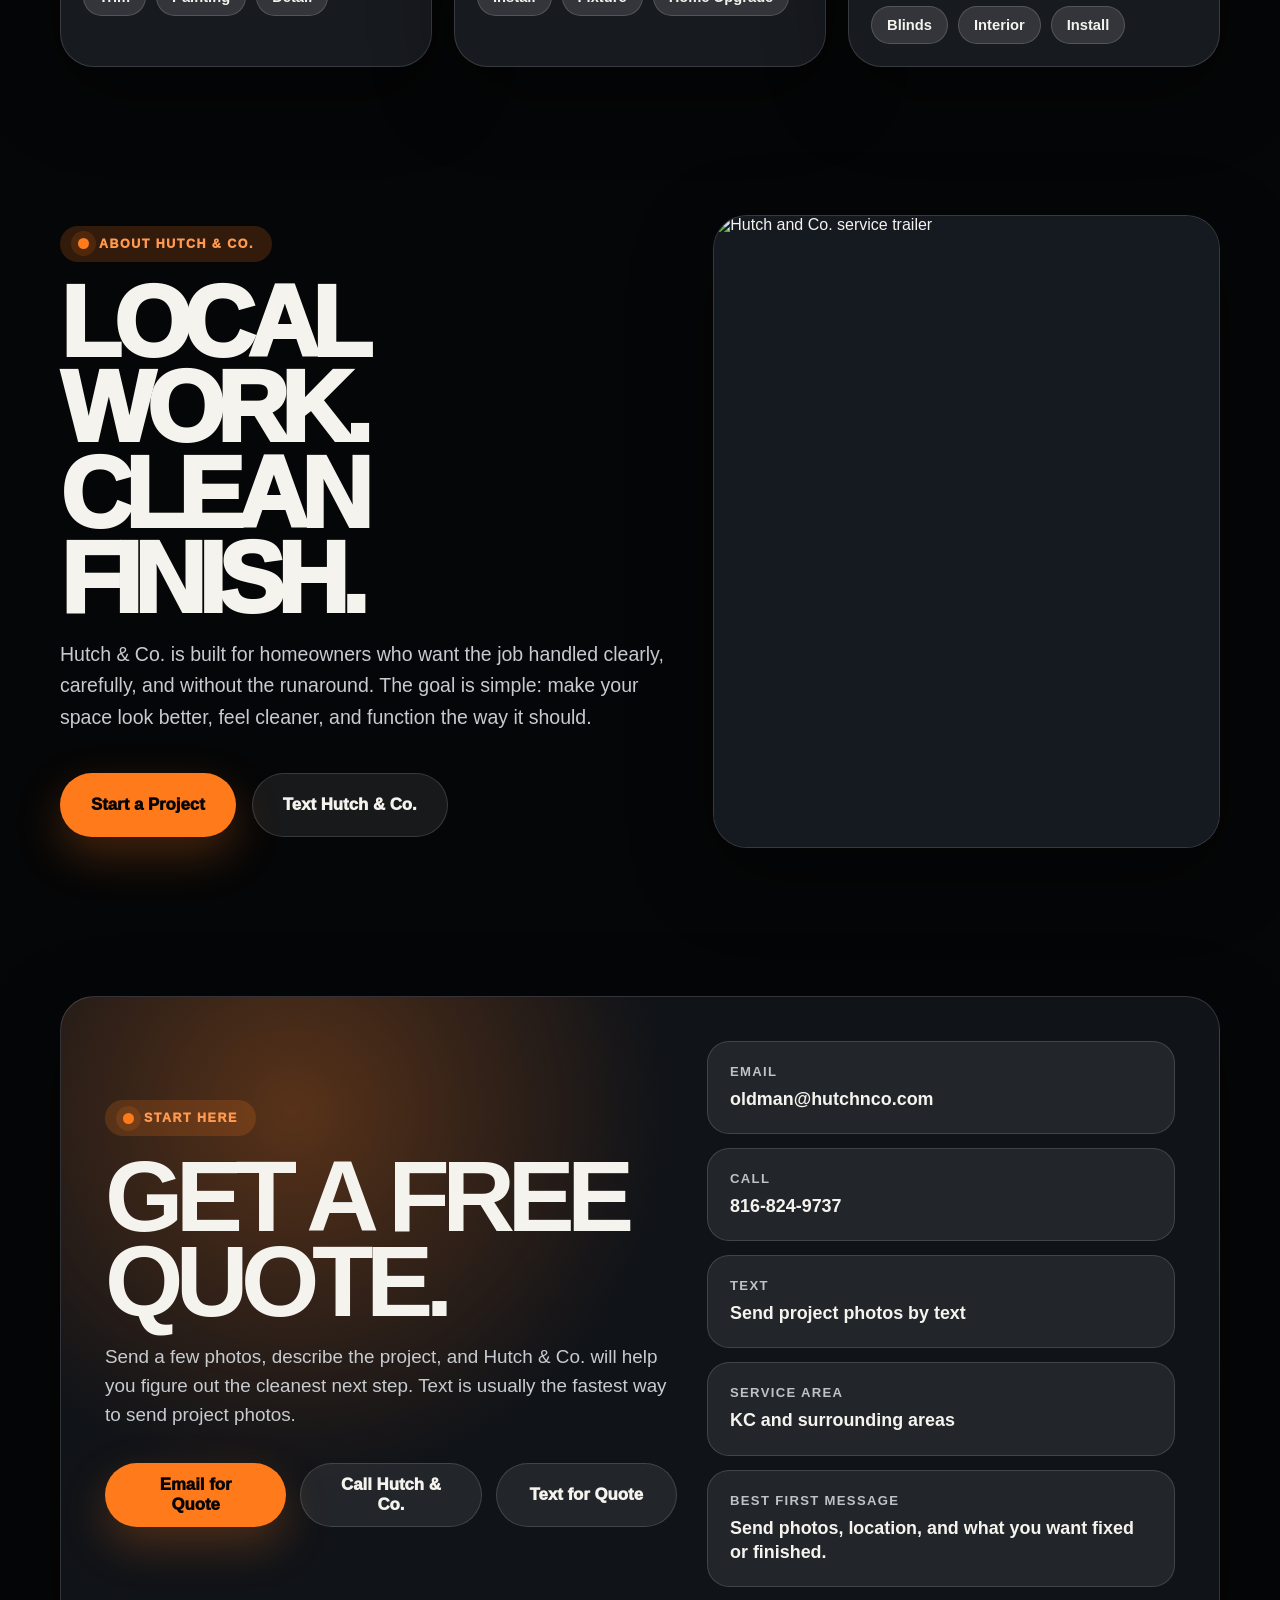
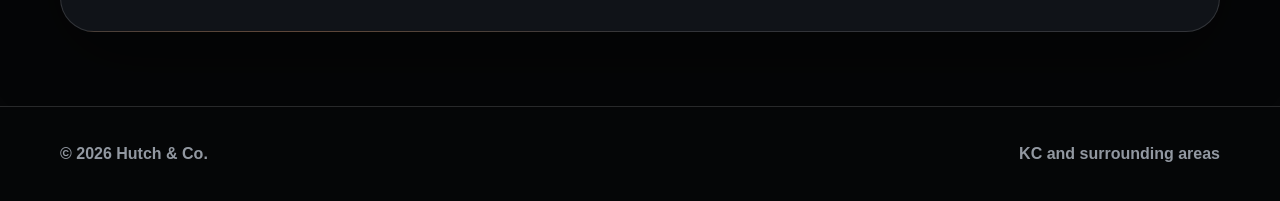
==== commit 126ede79: "Create index.html" ====
--- a/index.html
+++ b/index.html
@@ -4,11 +4,11 @@
   <meta charset="UTF-8" />
   <meta name="viewport" content="width=device-width, initial-scale=1.0" />
 
-  <title>Hutch & Co. | Kansas City Metro Home Services</title>
+  <title>Hutch & Co. | KC Home Services</title>
 
   <meta
     name="description"
-    content="Hutch & Co. provides painting, installations, trim, drywall, landscaping, and minor home repair services across Platte City, the Northland, and the Kansas City metro."
+    content="Hutch & Co. provides painting, installations, trim, drywall, landscaping, and minor home repair services across KC and surrounding areas."
   />
 
   <link rel="icon" href="Logo2.jpg.PNG" />
@@ -852,7 +852,7 @@
 
           <div class="brand-text">
             <strong>Hutch & Co.</strong>
-            <span>Kansas City Metro Home Services</span>
+            <span>KC & Surrounding Areas</span>
           </div>
         </a>
 
@@ -887,8 +887,8 @@
 
           <p>
             Hutch & Co. provides painting, installations, trim, drywall, landscaping,
-            and minor home repair services across Platte City, the Northland, and
-            the Kansas City metro. Clean work, clear communication, and results that look finished.
+            and minor home repair services across KC and surrounding areas. Clean work,
+            clear communication, and results that look finished.
           </p>
 
           <div class="hero-actions">
@@ -1207,7 +1207,7 @@
               <div class="contact-actions">
                 <a
                   class="button primary"
-                  href="mailto:brant.hutchison163@gmail.com?subject=Hutch%20%26%20Co.%20Quote%20Request&body=Hi%20Hutch%20%26%20Co.%2C%0A%0AI%27d%20like%20a%20quote%20for%20a%20home%20project.%0A%0AProject%20type%3A%0ALocation%3A%0ATimeline%3A%0APhotos%3A%20attached%0A"
+                  href="mailto:oldman@hutchnco.com?subject=Hutch%20%26%20Co.%20Quote%20Request&body=Hi%20Hutch%20%26%20Co.%2C%0A%0AI%27d%20like%20a%20quote%20for%20a%20home%20project.%0A%0AProject%20type%3A%0ALocation%3A%0ATimeline%3A%0APhotos%3A%20attached%0A"
                 >
                   Email for Quote
                 </a>
@@ -1228,10 +1228,10 @@
             <div class="contact-methods">
               <a
                 class="contact-method"
-                href="mailto:brant.hutchison163@gmail.com?subject=Hutch%20%26%20Co.%20Quote%20Request&body=Hi%20Hutch%20%26%20Co.%2C%0A%0AI%27d%20like%20a%20quote%20for%20a%20home%20project.%0A%0AProject%20type%3A%0ALocation%3A%0ATimeline%3A%0APhotos%3A%20attached%0A"
+                href="mailto:oldman@hutchnco.com?subject=Hutch%20%26%20Co.%20Quote%20Request&body=Hi%20Hutch%20%26%20Co.%2C%0A%0AI%27d%20like%20a%20quote%20for%20a%20home%20project.%0A%0AProject%20type%3A%0ALocation%3A%0ATimeline%3A%0APhotos%3A%20attached%0A"
               >
                 <span>Email</span>
-                <strong>brant.hutchison163@gmail.com</strong>
+                <strong>oldman@hutchnco.com</strong>
               </a>
 
               <a class="contact-method" href="tel:+18168249737">
@@ -1249,7 +1249,7 @@
 
               <div class="contact-method">
                 <span>Service Area</span>
-                <strong>Platte City, the Northland, and Kansas City Metro</strong>
+                <strong>KC and surrounding areas</strong>
               </div>
 
               <div class="contact-method">
@@ -1266,7 +1266,7 @@
     <footer>
       <div class="container footer-inner">
         <div>© <span id="year"></span> Hutch & Co.</div>
-        <div>Kansas City Metro Home Services</div>
+        <div>KC and surrounding areas</div>
       </div>
     </footer>
 
